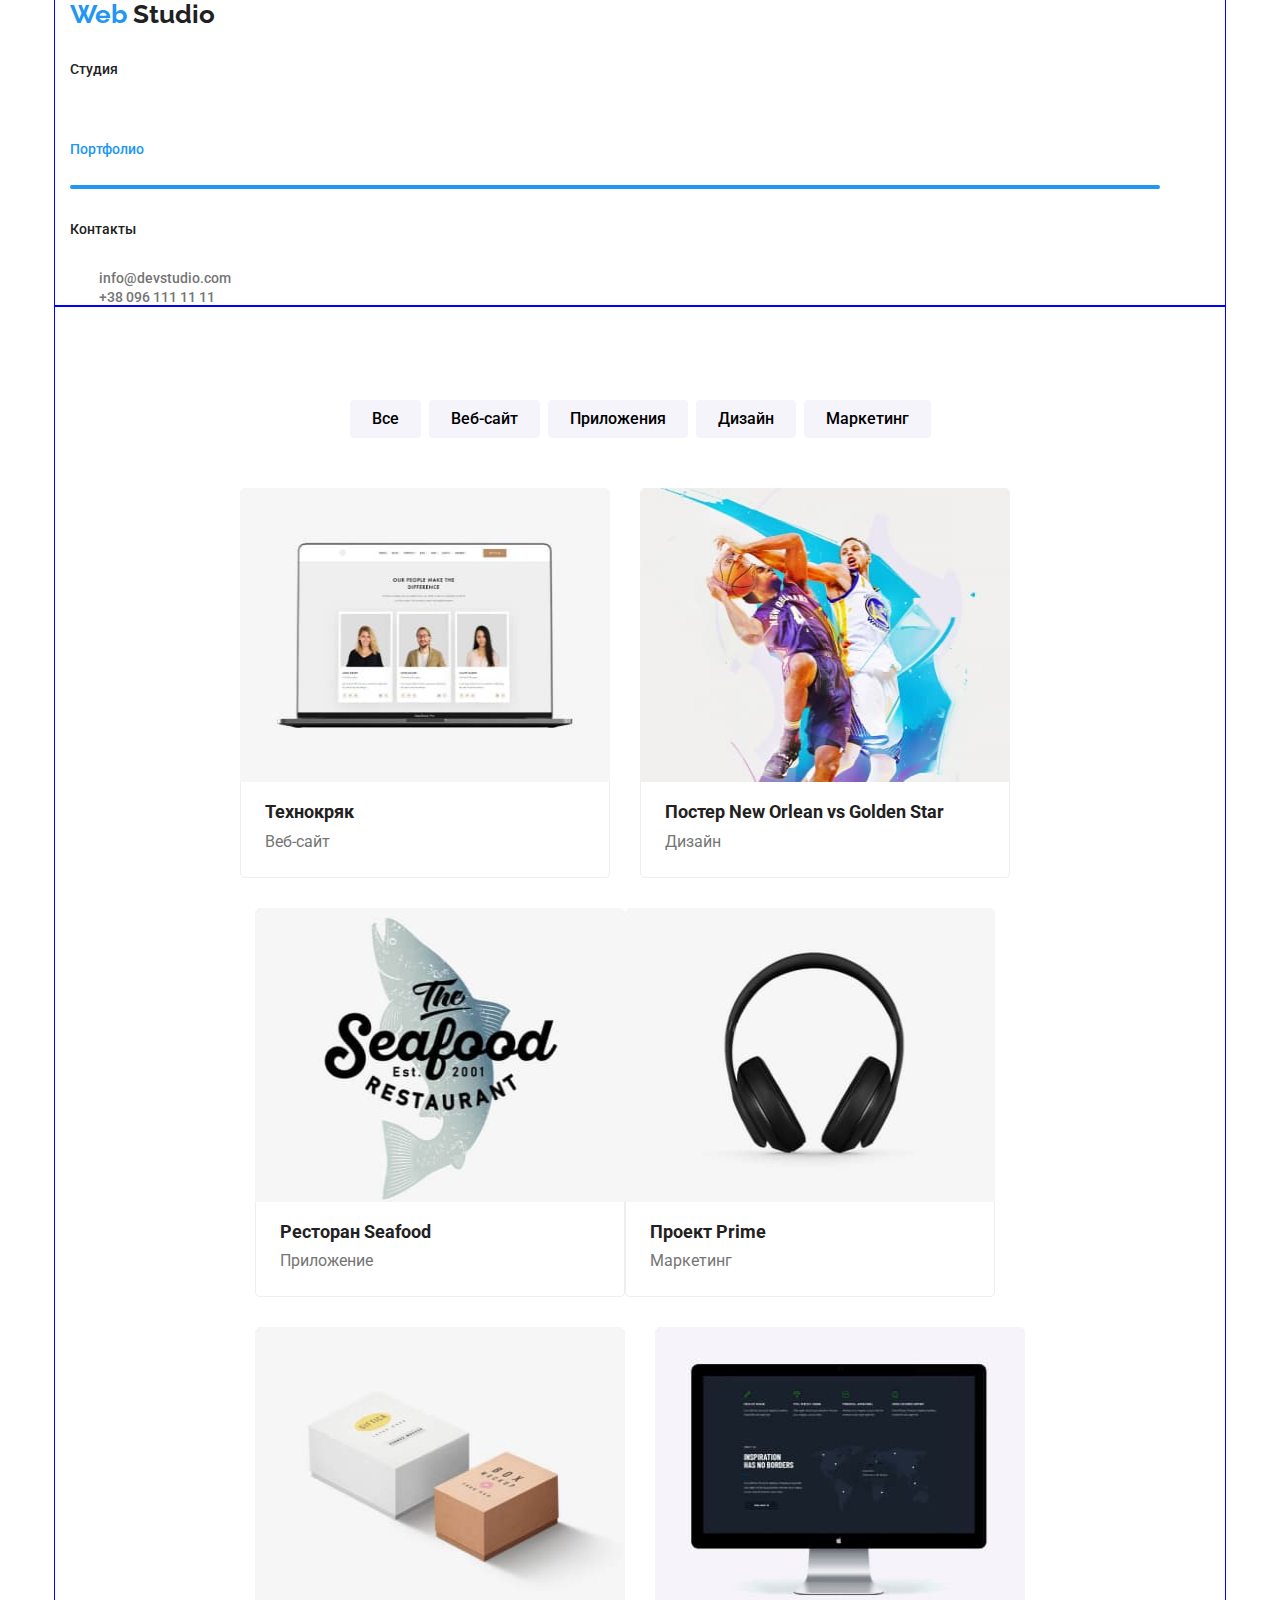
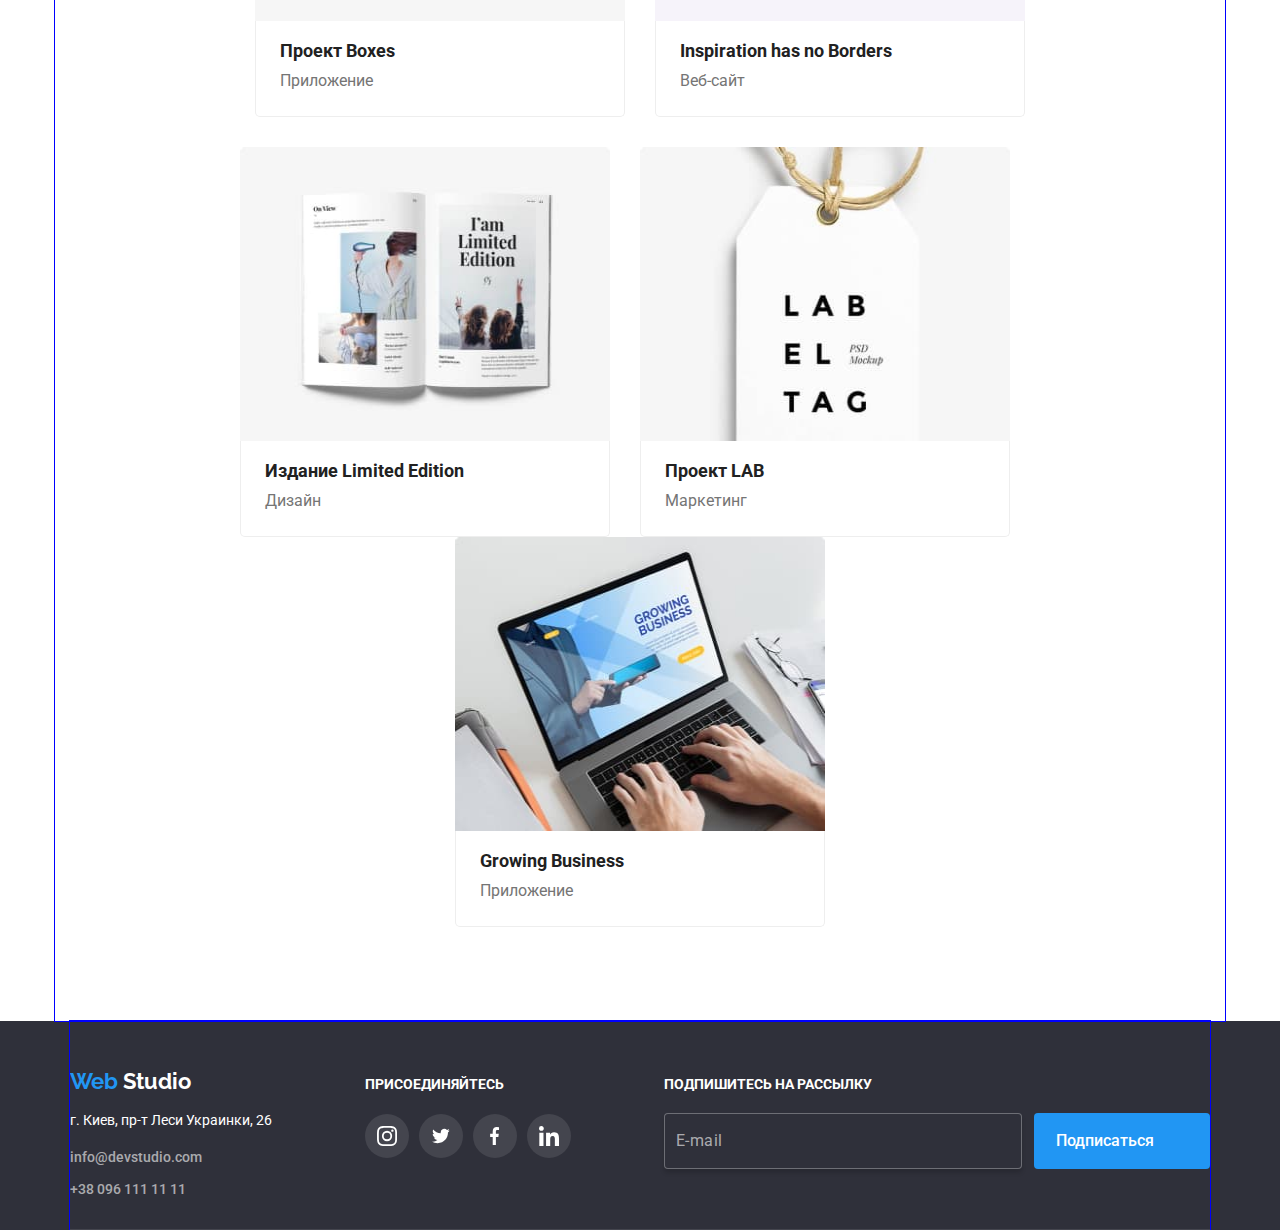
==== portfolio.html @ 234981cd "dz 08 готова 1 секція" ====
<!DOCTYPE html>
<html lang="ru">

<head>
  <meta charset="UTF-8" />
  <meta name="viewport" content="width=device-width, initial-scale=1.0" />
  <title>Web Studio v.1</title>
  <link href="https://fonts.googleapis.com/css2?family=Raleway:wght@700&family=Roboto:wght@400;500;700;900&display=swap"
    rel="stylesheet" />
  <!-- <link
      href="https://cdnjs.cloudflare.com/ajax/libs/modern-normalize/0.6.0/modern-normalize.min.css"
      rel="stylesheet"
    /> -->

  <!-- <link href="./css/normalize.css" /> -->
  <link rel="stylesheet" href="./css/main.min.css" />
</head>
<body>
  <header class="top-second">
    <div class="conteiner ">

      <nav class="logo-nav">
        <a href="./" class="logo">Web <span class="logo-color">Studio</span></a>
        <!-- навігація -->
        <ul class="site-nav">
          <li class="item"><a href="./index.html" class="link">Студия</a></li>
          <li class="item"><a href="./portfolio.html" class="link-active">Портфолио</a></li>
          <li class="item"><a href="#" class="link">Контакты</a></li>
        </ul>
      </nav>
      <!-- контакти -->
      <ul class="authorise-nav">
        <li class="item">
          <a href="mailto:info@devstudio.com" class="link">

            <svg class="mail" width="16px" heigh="11.2px">
              <use href="./images/symbol-defs.svg#envelope"></use>
            </svg>
            info@devstudio.com
          </a>
        </li>
        <li class="item">

          <a href="tel:+380961111111" class="link">
            <svg class="mail" width="10px" heigh="14.94px">
              <use href="./images/symbol-defs.svg#smartphone"></use>
            </svg>
            +38 096 111 11 11</a>
        </li>
      </ul>

    </div>
  </header>
  
    <main>
      <section class="portfolio">
        <div class="conteiner">
          <h1 class="section-main">Портфолио</h1>
          <ul class="filter">
            <li class="button-list"><button type="button" class="button-filter">Все</button></li>
            <li class="button-list">
              <button type="button" class="button-filter">Веб-сайт</button>
            </li>
            <li class="button-list">
              <button type="button" class="button-filter">Приложения</button>
            </li>
            <li class="button-list"><button type="button" class="button-filter">Дизайн</button></li>
            <li class="button-list">
              <button type="button" class="button-filter">Маркетинг</button>
            </li>
          </ul>
          
            <ul class="examples">
              <li class="swatch-item">
                <a href="#" class="portfolio-card">
                  <div class="photo">
                    <img
                     src="./images/tehno.jpg"
                     alt="Веб-сайт Технокряк"
                     width="370"
                     height="294"
                     class="template"
                     />
                      <p class="section-speech">
                        Технокряк это современная площадка распространения
                        коронавируса. Компании используют эту платформу для
                        цифрового шпионажа и атак на защищённые сервера конкурентов.
                      </p>
                  </div>
                  <div class = "card">
                    <h2 class="section-heading">Технокряк</h2>
                    <p class="section-filter">Веб-сайт</p>
                  </div>
                   
                  
                </a>
              </li>
              <li class="swatch-item">
                <a href="#" class="portfolio-card">
                  <div class="photo">
                  <img
                    src="./images/poster.jpg"
                    alt="Дизайн постера New Orlean vs Golden Star"
                    width="370"
                    height="294"
                    class="template"
                     />
                      <p class="section-speech">
                        Технокряк это современная площадка распространения
                        коронавируса. Компании используют эту платформу для
                        цифрового шпионажа и атак на защищённые сервера конкурентов.
                      </p>
                  </div>
                  <div class = "card">
                    <h2 class="section-heading">
                      Постер New Orlean vs Golden Star
                    </h2>
                    <p class="section-filter">Дизайн</p>
                    
                  </div>
                </a>
              </li>
              <li class="swatch-item">
                <a href="#" class="portfolio-card">
                  <div class="photo">
                  <img
                    src="./images/seafood.jpg"
                    alt="Приложение Ресторан Seafood"
                    width="370"
                    height="294"
                    class="template"
                  />
                    <p class="section-speech">
                      Технокряк это современная площадка распространения
                      коронавируса. Компании используют эту платформу для
                      цифрового шпионажа и атак на защищённые сервера конкурентов.
                    </p>
                    </div>
                <div class = "card">
                    <h2 class="section-heading">Ресторан Seafood</h2>
                    <p class="section-filter">Приложение</p>
                    
                </div>
                </a>
              </li>
              <li class="swatch-item">
                <a href="#" class="portfolio-card">
                  <div class="photo">
                  <img
                    src="./images/prime.jpg"
                    alt="Маркетинг Проект Prime"
                    width="370"
                    height="294"
                    class="template"
                  />
                    <p class="section-speech">
                      Технокряк это современная площадка распространения
                      коронавируса. Компании используют эту платформу для
                      цифрового шпионажа и атак на защищённые сервера конкурентов.
                    </p>
                  </div>
                <div class = "card">
                    <h2 class="section-heading">Проект Prime</h2>
                    
                    <p class="section-filter">Маркетинг</p>
                    
                </div>
                </a>
              </li>
              <li class="swatch-item">
                <a href="#" class="portfolio-card">
                  <div class="photo">
                  <img
                    src="./images/boxes.jpg"
                    alt="Приложение Проект Boxes"
                    width="370"
                    height="294"
                    class="template"
                  />
                    <p class="section-speech">
                      Технокряк это современная площадка распространения
                      коронавируса. Компании используют эту платформу для
                      цифрового шпионажа и атак на защищённые сервера конкурентов.
                    </p>
                  </div>
                <div  class = "card">
                    <h2 class="section-heading">Проект Boxes</h2>
                    <p class="section-filter">Приложение</p>
                    
                </div>
                </a>
              </li>
              <li class="swatch-item">
                <a href="#" class="portfolio-card">
                  <div class="photo">
                  <img
                    src="./images/inspiration.jpg"
                    alt="Веб-сайт Inspiration has no Borders"
                    width="370"
                    height="294"
                    class="template"
                  />
                    <p class="section-speech">
                      Технокряк это современная площадка распространения
                      коронавируса. Компании используют эту платформу для
                      цифрового шпионажа и атак на защищённые сервера конкурентов.
                    </p>
                  </div>
                 <div class = "card">
                    <h2 class="section-heading">Inspiration has no Borders</h2>
                    <p class="section-filter">Веб-сайт</p>
                    
                 </div>
                </a>
              </li>
              <li class="swatch-item">
                <a href="#" class="portfolio-card">
                  <div class="photo">
                  <img
                    src="./images/limited.jpg"
                    alt="Дизайн Издание Limited Edition"
                    width="370"
                    height="294"
                    class="template"
                  />
                    <p class="section-speech">
                      Технокряк это современная площадка распространения
                      коронавируса. Компании используют эту платформу для
                      цифрового шпионажа и атак на защищённые сервера конкурентов.
                    </p>
                  </div>
                  <div class = "card">
                    <h2 class="section-heading">Издание Limited Edition</h2>
                    <p class="section-filter">Дизайн</p>
                    
                  </div>
                </a>
              </li>
              <li class="swatch-item">
                <a href="#" class="portfolio-card">
                  <div class="photo">
                  <img
                    src="./images/lab.jpg"
                    alt="Маркетинг Проект LAB"
                    width="370"
                    height="294"
                    class="template"
                  />
                    <p class="section-speech">
                      Технокряк это современная площадка распространения
                      коронавируса. Компании используют эту платформу для
                      цифрового шпионажа и атак на защищённые сервера конкурентов.
                    </p>
                  </div>
                 <div class = "card">
                    <h2 class="section-heading">Проект LAB</h2>
                    <p class="section-filter">Маркетинг</p>
                    
                 </div>
                </a>
              </li>
              <li class="swatch-item">
                <a href="#" class="portfolio-card">
                  <div class="photo">
                  <img
                    src="./images/growing.jpg"
                    alt="Приложение  Growing Business"
                    width="370"
                    height="294"
                    class="template"
                  />
                    <p class="section-speech">
                      Технокряк это современная площадка распространения
                      коронавируса. Компании используют эту платформу для
                      цифрового шпионажа и атак на защищённые сервера конкурентов.
                    </p>
                  </div>
                 <div class="card">
                    <h2 class="section-heading">Growing Business</h2>
                    <p class="section-filter">Приложение</p>
                    
                 </div>
                </a>
              </li>
            </ul>
          
        </div>
      </section>
    </main>
  <footer class="bottom">
    <div class="conteiner">
      <div class="bottom-address">
        <a href="./" class="logo-footer">Web<span> Studio</span></a>
        <address>
          <p class="text-address">г. Киев, пр-т Леси Украинки, 26</p>
          <ul class="authorise-nav-footer">
            <li class="footer-link">
              <a href="mailto:info@devstudio.com" class="link">info@devstudio.com</a>
            </li>
            <li class="footer-link">
              <a href="tel:+380961111111" class="link">+38 096 111 11 11</a>
            </li>
          </ul>
      </div>
      </address>
      <div class="footer-invitation">
        <h2 class="invitation">ПРИСОЕДИНЯЙТЕСЬ</h2>
        <ul class="invitation-links">
          <li class="link-item"><a class="social" href="" aria-label="Instagram link">
              <svg class="icon" width="20px" height="20px">
                <use href="./images/symbol-defs.svg#icon-instagram"></use>
  
              </svg>
            </a>
  
          </li>
          <li class="link-item"> <a class="social" href="" aria-label="Twitter link">
              <svg class="icon" width="20px" height="16px">
                <use href="./images/symbol-defs.svg#icon-twitter"></use>
  
              </svg>
  
            </a>
          </li>
          <li class="link-item"><a class="social" href="" aria-label="Facebook link">
              <svg class="icon" width="10px" height="20px">
                <use href="./images/symbol-defs.svg#icon-facebook"></use>
  
              </svg>
            </a></li>
          <li class="link-item"><a class="social" href="" aria-label="LinkedIn link">
              <svg class="icon" width="20px" height="20px">
                <use href="./images/symbol-defs.svg#icon-linkedin"></use>
  
              </svg>
            </a></li>
        </ul>
      </div>
      <div class="join">
        <p class="join-text"> Подпишитесь на рассылку </p>
        <form class="footer-form">
          <label class="footer-label">
            <input type="email" class="input-mail" placeholder=" " />
            <span class="mail-text">E-mail</span>
          </label>
          <button class="button-subscription" type="button">Подписаться
            <svg class="button-icon" width="24px" height="24px">
              <use href="./images/symbol-defs.svg#icon-send"></use>
            </svg>
          </button>
        </form>
      </div>
    </div>
  
  </body>
  
  </html>
---- css/main.min.css ----
/*! normalize.css v8.0.1 | MIT License | github.com/necolas/normalize.css */html{line-height:1.15;-webkit-text-size-adjust:100%}body{margin:0}main{display:block}h1{font-size:2em;margin:0.67em 0}hr{-webkit-box-sizing:content-box;box-sizing:content-box;height:0;overflow:visible}pre{font-family:monospace, monospace;font-size:1em}a{background-color:transparent}abbr[title]{border-bottom:none;text-decoration:underline;-webkit-text-decoration:underline dotted;text-decoration:underline dotted}b,strong{font-weight:bolder}code,kbd,samp{font-family:monospace, monospace;font-size:1em}small{font-size:80%}sub,sup{font-size:75%;line-height:0;position:relative;vertical-align:baseline}sub{bottom:-0.25em}sup{top:-0.5em}img{border-style:none}button,input,optgroup,select,textarea{font-family:inherit;font-size:100%;line-height:1.15;margin:0}button,input{overflow:visible}button,select{text-transform:none}button,[type="button"],[type="reset"],[type="submit"]{-webkit-appearance:button}button::-moz-focus-inner,[type="button"]::-moz-focus-inner,[type="reset"]::-moz-focus-inner,[type="submit"]::-moz-focus-inner{border-style:none;padding:0}button:-moz-focusring,[type="button"]:-moz-focusring,[type="reset"]:-moz-focusring,[type="submit"]:-moz-focusring{outline:1px dotted ButtonText}fieldset{padding:0.35em 0.75em 0.625em}legend{-webkit-box-sizing:border-box;box-sizing:border-box;color:inherit;display:table;max-width:100%;padding:0;white-space:normal}progress{vertical-align:baseline}textarea{overflow:auto}[type="checkbox"],[type="radio"]{-webkit-box-sizing:border-box;box-sizing:border-box;padding:0}[type="number"]::-webkit-inner-spin-button,[type="number"]::-webkit-outer-spin-button{height:auto}[type="search"]{-webkit-appearance:textfield;outline-offset:-2px}[type="search"]::-webkit-search-decoration{-webkit-appearance:none}::-webkit-file-upload-button{-webkit-appearance:button;font:inherit}details{display:block}summary{display:list-item}template{display:none}[hidden]{display:none}.logo,.link-active,.item .link,.logo-footer,.link,.button-list,.section-heading,.portfolio-card{text-decoration:none}.menu-svg,.authorise-nav,.site-nav,.advantage,.advantages,.peculiarity,.section-team,.employee,.section-workers,.workers-text,.social-links,.customers,.footer-link,.join-text,.comments,.section-filter,.filter,.section-speech,.examples{list-style:none;padding:0;margin:0}.conteiner{padding-left:15px;padding-right:15px;margin-left:auto;margin-right:auto;outline:1px solid blue}@media screen and (min-width: 480px){.conteiner{width:450px}}@media screen and (min-width: 768px){.conteiner{width:768px}}@media screen and (min-width: 1140px){.conteiner{width:1140px}}.top .conteiner{position:relative;padding:0;background-color:#fff;color:#212121}.logo{font-family:raleway;font-weight:700;font-size:26px;line-height:1.11;letter-spacing:3%;text-align:center;color:#2196f3;padding-top:24px;padding-bottom:25px;margin-right:85px}.logo-color{color:#212121}.logo-nav,.logo:hover,.logo:focus{color:#2196f3}.menu-button{padding:0;margin:0;border:0;border:solid 2px red;background-color:#fff;-webkit-transition:fill 250ms cubic-bezier(0.4, 0, 0.2, 1);transition:fill 250ms cubic-bezier(0.4, 0, 0.2, 1)}.menu-button:hover{fill:#2196f3;-webkit-transition:fill 250ms cubic-bezier(0.4, 0, 0.2, 1);transition:fill 250ms cubic-bezier(0.4, 0, 0.2, 1)}.menu-button .icon-close{display:none}.menu-button .is-open .icon-close{display:block}.menu-button .is-open .icon-menu{display:none}.mobile-menu{position:absolute;outline:solid 1px rebeccapurple;background-color:#fff;width:100%;top:160px;left:0}.site-nav .link,.link-active{position:relative;color:#212121;font-weight:500;font-family:roboto,sans-serif;font-size:14px;letter-spacing:2%;padding-top:32px;padding-bottom:32px;display:block;-webkit-transition:color 250ms cubic-bezier(0.4, 0, 0.2, 1),background-color 250ms cubic-bezier(0.4, 0, 0.2, 1);transition:color 250ms cubic-bezier(0.4, 0, 0.2, 1),background-color 250ms cubic-bezier(0.4, 0, 0.2, 1)}.link-active{color:#2196f3}.authorise-nav .link{font-family:roboto,sans-serif;color:#757575;font-weight:500;font-size:14px;line-height:1.14;letter-spacing:2%;-webkit-transition:color 250ms cubic-bezier(0.4, 0, 0.2, 1);transition:color 250ms cubic-bezier(0.4, 0, 0.2, 1)}.authorise-nav{-webkit-box-align:center;-ms-flex-align:center;align-items:center}.authorise-nav .link:hover,.authorise-nav .link:focus{color:#2196f3}.item .link{-webkit-box-align:center;-ms-flex-align:center;align-items:center}.mail{width:16px;height:11px;margin-right:10px;fill:currentColor}.link-active::after{content:"";position:absolute;-webkit-box-align:baseline;-ms-flex-align:baseline;align-items:baseline;width:100%;height:4px;bottom:0;left:0;background:#2196f3;border-radius:2px}.site-nav .link:hover,.site-nav .link:focus{color:#2196f3}.item:not(:last-child){margin-right:50px}.hero{height:600px;max-width:1600px;margin-right:auto;margin-left:auto;text-align:center;background-image:-webkit-gradient(linear, left top, left bottom, from(rgba(47,48,58,0.8)), to(rgba(47,48,58,0.8))),url("../images/Header img.jpg");background-image:linear-gradient(rgba(47,48,58,0.8), rgba(47,48,58,0.8)),url("../images/Header img.jpg");background-repeat:no-repeat;background-position:center;background-size:cover}.section-hero{padding-top:200px;margin:0px 0px 30px 0px;text-align:center;font-weight:900;font-size:44px;line-height:1.36;letter-spacing:6%;text-transform:uppercase;text-align:center;color:#fff;height:120px;font-family:roboto,sans-serif}.button-main{display:inline-block;background-color:#2196f3;color:#fff;font-family:roboto;text-align:inherit;font-weight:700;font-size:16px;line-height:1.88;min-width:200px;height:50px;top:430px;border:0;border-color:none;border-radius:4px;padding:10px 32px;margin:0;cursor:pointer;-webkit-transition:color 250ms cubic-bezier(0.4, 0, 0.2, 1),background-color 250ms cubic-bezier(0.4, 0, 0.2, 1),border 250ms cubic-bezier(0.4, 0, 0.2, 1);transition:color 250ms cubic-bezier(0.4, 0, 0.2, 1),background-color 250ms cubic-bezier(0.4, 0, 0.2, 1),border 250ms cubic-bezier(0.4, 0, 0.2, 1)}.button-main:hover,.button-main:focus{color:#2196f3;background-color:#fff;border:1px solid #2196f3}.our-advantage{padding-top:60px;padding-bottom:60px}@media screen and (min-width: 768px){.advantage{display:-webkit-box;display:-ms-flexbox;display:flex;-ms-flex-wrap:wrap;flex-wrap:wrap;margin:-15px}}@media screen and (min-width: 1140px){.advantage{display:-webkit-box;display:-ms-flexbox;display:flex;-ms-flex-line-pack:center;align-content:center;-ms-flex-wrap:nowrap;flex-wrap:nowrap}}.advantages{width:100%}@media screen and (min-width: 768px){.advantages{width:calc((100% - 2 * 30px) / 2);margin:15px}}@media screen and (min-width: 1140px){.advantages{width:25%}}@media screen and (max-width: 767px){.advantages:not(:last-child){margin-bottom:30px}}.icon-svg{display:-webkit-inline-box;display:-ms-inline-flexbox;display:inline-flex;width:100%;height:120px;margin-bottom:30px;background-color:#f5f4fa;border-radius:4%;-webkit-box-pack:center;-ms-flex-pack:center;justify-content:center;-webkit-box-align:center;-ms-flex-align:center;align-items:center}@media screen and (min-width: 480px){.icon-advantag{width:100%;display:-webkit-box;display:-ms-flexbox;display:flex;border-radius:4%}}.section-caption{color:#212121;font-family:roboto,sans-serif;font-weight:700;font-size:14px;line-height:1.14;margin:0px 0px 10px 0px;text-transform:uppercase}.text-caption{font-family:roboto,sans-serif;font-size:14px;line-height:1.71;color:#757575}@media screen and (max-width: 767px){.featcher{display:none}}.featcher .conteiner{padding-top:94px;padding-bottom:94px;border-top:1px solid #ececec}.section-tittle{font-style:700;font-size:36px;font-family:roboto,sans-serif;line-height:1.31;text-align:center;color:#212121;margin:0;margin-bottom:50px}.featchers{text-align:center;margin:0;padding:0;display:-webkit-box;display:-ms-flexbox;display:flex;-ms-flex-line-pack:center;align-content:center;-ms-flex-wrap:nowrap;flex-wrap:nowrap}.featchers .peculiarity+.peculiarity{margin-left:30px}.peculiarity{position:relative;width:370px;height:294px}.peculiarity .peculiarity-img{display:block}.featchers-text{position:absolute;font-family:roboto,sans-serif;bottom:0;right:0;width:370px;height:70px;padding:0;margin:0;background:rgba(47,48,58,0.8)}.featchers .products{color:#fff;font-weight:700;font-size:14px;line-height:1.14;text-transform:uppercase;margin:0}.products{padding:27px 82px 27px 83px}.team{background-color:#f5f4fa;text-align:center;line-height:1.9}.conteiner-team{margin:0;margin-left:auto;margin-right:auto;display:block;-webkit-box-align:center;-ms-flex-align:center;align-items:center;padding-left:15px;padding-right:15px;padding-top:94px;padding-bottom:94px;width:1170px}.section-team{-ms-flex-line-pack:center;align-content:center}@media screen and (min-width: 450px){.section-tittle{width:100%}}@media screen and (min-width: 450px){.employee+.employee{margin-bottom:30px}}@media screen and (min-width: 1140px){.employee+.employee{margin-left:30px}}.employee{border-radius:4px;background-color:#fff;width:450px;cursor:pointer;-webkit-box-shadow:0px 2px 1px rgba(0,0,0,0.2),0px 1px 1px rgba(0,0,0,0.14),0px 1px 3px rgba(0,0,0,0.12);box-shadow:0px 2px 1px rgba(0,0,0,0.2),0px 1px 1px rgba(0,0,0,0.14),0px 1px 3px rgba(0,0,0,0.12)}.section-workers{font-family:roboto,sans-serif;font-weight:500;font-size:16px;line-height:1.19;margin-bottom:10px;text-align:center}.workers-text{font-family:roboto,sans-serif;color:#757575;font-size:16px;line-height:1.19;margin-bottom:16px}.links-item .social{display:-webkit-box;display:-ms-flexbox;display:flex;width:44px;height:44px;border-radius:50%;-webkit-box-pack:center;-ms-flex-pack:center;justify-content:center;-webkit-box-align:center;-ms-flex-align:center;align-items:center;color:#fff;-webkit-transition:color 250ms cubic-bezier(0.4, 0, 0.2, 1);transition:color 250ms cubic-bezier(0.4, 0, 0.2, 1)}.links-item .social:hover,.links-item .social:focus{background-color:#2196f3;-webkit-transition:background-color 250ms cubic-bezier(0.4, 0, 0.2, 1);transition:background-color 250ms cubic-bezier(0.4, 0, 0.2, 1)}.links-item .icon-worker{fill:#757575;-webkit-transition:fill 250ms cubic-bezier(0.4, 0, 0.2, 1);transition:fill 250ms cubic-bezier(0.4, 0, 0.2, 1)}.social:hover .icon-worker,.social:focus .icon-worker{fill:#fff;-webkit-transition:fill 250ms cubic-bezier(0.4, 0, 0.2, 1);transition:fill 250ms cubic-bezier(0.4, 0, 0.2, 1)}.social-links{display:-webkit-box;display:-ms-flexbox;display:flex;padding-right:31px;padding-bottom:24px;padding-left:32px}@media screen and (min-width: 480px){.social-links{padding-right:122px;padding-bottom:24px;padding-left:122px}}.clients{padding:0;padding-bottom:94px;padding-top:94px}.regular-clients{margin:0;padding:0;-webkit-box-pack:center;-ms-flex-pack:center;justify-content:center;display:-webkit-box;display:-ms-flexbox;display:flex}.img-link{display:-webkit-box;display:-ms-flexbox;display:flex;-ms-flex-wrap:nowrap;flex-wrap:nowrap;border:1px solid #afb1b8;border-radius:4px;width:170px;height:90px;-webkit-box-pack:center;-ms-flex-pack:center;justify-content:center;-webkit-box-align:center;-ms-flex-align:center;align-items:center;cursor:pointer;-webkit-transition:border 250ms cubic-bezier(0.4, 0, 0.2, 1);transition:border 250ms cubic-bezier(0.4, 0, 0.2, 1)}.img-link:hover,.img-link:focus{border-color:#2196f3}.clients .customers+.customers{margin-left:30px}.img{fill:#afb1b8;-webkit-transition:fill 250ms cubic-bezier(0.4, 0, 0.2, 1);transition:fill 250ms cubic-bezier(0.4, 0, 0.2, 1)}.customers{width:calc((100% - 150px) / 6)}.img-link:hover .img,.img-link:focus .img{fill:#2196f3}.logo-footer{font-family:Raleway, sans-serif;font-weight:700;font-size:22px;line-height:1.18;margin-bottom:10px;color:#2196f3}.logo-footer:hover,.logo-footer:focus{color:#2196f3;-webkit-transition:-webkit-transform 250ms cubic-bezier(0.4, 0, 0.2, 1);transition:-webkit-transform 250ms cubic-bezier(0.4, 0, 0.2, 1);transition:transform 250ms cubic-bezier(0.4, 0, 0.2, 1);transition:transform 250ms cubic-bezier(0.4, 0, 0.2, 1), -webkit-transform 250ms cubic-bezier(0.4, 0, 0.2, 1)}.logo-footer span{color:#fff}address{color:#fff;font-size:14px;font-style:normal;line-height:1.66;font-family:roboto,sans-serif}.bottom-address{margin-right:69px;width:231px}.authorise-nav-footer .link{color:rgba(255,255,255,0.6);font-weight:500;font-size:14px;line-height:1.14;-webkit-transition:color 250ms cubic-bezier(0.4, 0, 0.2, 1);transition:color 250ms cubic-bezier(0.4, 0, 0.2, 1)}.authorise-nav-footer .link:hover,.authorise-nav-footer .link:focus{color:#2196f3}.authorise-nav-footer{margin:0;padding:0}.footer-link:not(:last-child){margin-bottom:9px}.footer-form{display:-webkit-box;display:-ms-flexbox;display:flex}.join-text{padding-bottom:21px;font-weight:700;font-size:14px;text-transform:uppercase;color:#fff;font-family:roboto,sans-serif}.footer-label{position:relative;display:-webkit-box;display:-ms-flexbox;display:flex;width:358px;margin-right:12px}.input-mail{width:100%;border:1px solid rgba(255,255,255,0.3);-webkit-box-shadow:0px 4px 4px rgba(0,0,0,0.15);box-shadow:0px 4px 4px rgba(0,0,0,0.15);border-radius:4px;padding:0;padding:18px 12px;background-color:#2f303a;font-family:roboto,sans-serif;outline:none}.mail-text{position:absolute;font-family:roboto,sans-serif;font-size:16px;letter-spacing:0.03em;color:rgba(255,255,255,0.6);padding:0;top:50%;left:12px;-webkit-transform:translateY(-50%);transform:translateY(-50%);margin:0;-webkit-transition:-webkit-transform 250ms cubic-bezier(0.4, 0, 0.2, 1);transition:-webkit-transform 250ms cubic-bezier(0.4, 0, 0.2, 1);transition:transform 250ms cubic-bezier(0.4, 0, 0.2, 1);transition:transform 250ms cubic-bezier(0.4, 0, 0.2, 1), -webkit-transform 250ms cubic-bezier(0.4, 0, 0.2, 1)}.footer-label:focus-within>.mail-text{color:#2196f3;-webkit-transform:translateY(-250%);transform:translateY(-250%)}.input-mail:not(:placeholder-shown)+.mail-text{color:#2196f3;-webkit-transform:translateY(-250%);transform:translateY(-250%)}.button-subscription{display:-webkit-box;display:-ms-flexbox;display:flex;padding:6px 22px;font-weight:500;font-size:16px;line-height:1.88;border-radius:4px;border:0;font-family:Roboto, sans-serif;color:#fff;background-color:#2196f3;-webkit-box-align:center;-ms-flex-align:center;align-items:center;cursor:pointer;-webkit-transition:color 250ms cubic-bezier(0.4, 0, 0.2, 1),background-color 250ms cubic-bezier(0.4, 0, 0.2, 1);transition:color 250ms cubic-bezier(0.4, 0, 0.2, 1),background-color 250ms cubic-bezier(0.4, 0, 0.2, 1)}.button-subscription:focus,.button-subscription:hover{background-color:#fff;color:#2196f3}.button-subscription:focus .button-icon,.button-subscription:hover .button-icon{fill:#2196f3}.button-icon{margin-left:10px;fill:#fff;-webkit-transition:fill 250ms cubic-bezier(0.4, 0, 0.2, 1);transition:fill 250ms cubic-bezier(0.4, 0, 0.2, 1)}footer{background-color:#2f303a;margin:0;padding:0}.link-item .social{display:-webkit-box;display:-ms-flexbox;display:flex;-webkit-box-pack:center;-ms-flex-pack:center;justify-content:center;-webkit-box-align:center;-ms-flex-align:center;align-items:center;width:44px;height:44px;border-radius:50%;color:#757575;cursor:pointer}.link-item .social:hover,.link-item .social:focus{background-color:#2196f3;-webkit-transition:background-color 250ms cubic-bezier(0.4, 0, 0.2, 1);transition:background-color 250ms cubic-bezier(0.4, 0, 0.2, 1)}.link-item:not(:last-child){margin-right:10px}.bottom .conteiner{display:-webkit-box;display:-ms-flexbox;display:flex;-webkit-box-align:baseline;-ms-flex-align:baseline;align-items:baseline;margin-right:auto;margin-left:auto;padding:0;padding-top:48px;padding-bottom:28px;border-bottom:1px solid rgba(255,255,255,0.1)}.invitation{color:#fff;font-family:roboto,sans-serif;font-weight:700;font-size:14px;line-height:1.14;text-transform:uppercase;padding-bottom:21px;margin:0}.footer-invitation{width:207px;margin-right:93px}.invitation-links{display:-webkit-box;display:-ms-flexbox;display:flex;margin:0;padding:0}.invitation-links .link-item{display:-webkit-box;display:-ms-flexbox;display:flex;-webkit-box-align:center;-ms-flex-align:center;align-items:center;border-radius:50%;width:44px;height:44px;background-position:center;background-color:rgba(255,255,255,0.1);background-repeat:no-repeat;-webkit-transition:background-color 250ms cubic-bezier(0.4, 0, 0.2, 1);transition:background-color 250ms cubic-bezier(0.4, 0, 0.2, 1)}.social-list:not(:last-child){margin-right:10px}.social{display:-webkit-box;display:-ms-flexbox;display:flex;-webkit-box-pack:center;-ms-flex-pack:center;justify-content:center;-webkit-box-align:center;-ms-flex-align:center;align-items:center}.icon{fill:#fff;-webkit-box-align:center;-ms-flex-align:center;align-items:center}.form{position:relative;width:528px;background:#fff;-webkit-box-shadow:0px 2px 1px rgba(0,0,0,0.2),0px 1px 1px rgba(0,0,0,0.14),0px 1px 3px rgba(0,0,0,0.12);box-shadow:0px 2px 1px rgba(0,0,0,0.2),0px 1px 1px rgba(0,0,0,0.14),0px 1px 3px rgba(0,0,0,0.12);border-radius:4px;top:50%;left:50%;-webkit-transform:translate(-50%, -50%);transform:translate(-50%, -50%)}.backdrop{position:fixed;top:0;left:0;visibility:visible;opacity:1;width:100%;height:100%;background-color:rgba(0,0,0,0.2);-webkit-transition:background-color 250ms cubic-bezier(0.4, 0, 0.2, 1),visibility 250ms cubic-bezier(0.4, 0, 0.2, 1),opacity 250ms cubic-bezier(0.4, 0, 0.2, 1);transition:background-color 250ms cubic-bezier(0.4, 0, 0.2, 1),visibility 250ms cubic-bezier(0.4, 0, 0.2, 1),opacity 250ms cubic-bezier(0.4, 0, 0.2, 1)}.backdrop.is-hidden{pointer-events:none;opacity:0}.button-close{position:absolute;top:8px;right:8px;display:-webkit-box;display:-ms-flexbox;display:flex;width:30px;height:30px;-webkit-box-pack:center;-ms-flex-pack:center;justify-content:center;-webkit-box-align:center;-ms-flex-align:center;align-items:center;background:var(--hero-text-color);-webkit-box-shadow:0px 2px 1px rgba(0,0,0,0.2),0px 1px 1px rgba(0,0,0,0.14),0px 1px 3px rgba(0,0,0,0.12);box-shadow:0px 2px 1px rgba(0,0,0,0.2),0px 1px 1px rgba(0,0,0,0.14),0px 1px 3px rgba(0,0,0,0.12);border-radius:50%;border:0;cursor:pointer;-webkit-transition:-webkit-transform 250ms cubic-bezier(0.4, 0, 0.2, 1);transition:-webkit-transform 250ms cubic-bezier(0.4, 0, 0.2, 1);transition:transform 250ms cubic-bezier(0.4, 0, 0.2, 1);transition:transform 250ms cubic-bezier(0.4, 0, 0.2, 1), -webkit-transform 250ms cubic-bezier(0.4, 0, 0.2, 1)}.button-close:focus,.button-close:hover{background-color:#2196f3;fill:#fff}.button-form{display:inline-block;background-color:#2196f3;color:#fff;font-family:roboto,sans-serif;text-align:inherit;font-weight:700;font-size:16px;line-height:1.88;min-width:200px;height:50px;top:430px;border:0;border-radius:4px;cursor:pointer;padding:10px 55px;margin:0;-webkit-transition:color 250ms cubic-bezier(0.4, 0, 0.2, 1),background-color 250ms cubic-bezier(0.4, 0, 0.2, 1),border 250ms cubic-bezier(0.4, 0, 0.2, 1);transition:color 250ms cubic-bezier(0.4, 0, 0.2, 1),background-color 250ms cubic-bezier(0.4, 0, 0.2, 1),border 250ms cubic-bezier(0.4, 0, 0.2, 1)}.button-form:hover,.button-form:focus{background-color:#fff;color:#2196f3;border:1px solid #2196f3}.button-submit{display:-webkit-box;display:-ms-flexbox;display:flex;-webkit-box-pack:center;-ms-flex-pack:center;justify-content:center;padding:30px 164px 40px}.form-elements{padding:0 40px 20px 40px;margin:0}.topic{font-family:roboto,sans-serif;font-style:normal;font-weight:bold;font-size:20px;line-height:23px;text-align:center;letter-spacing:0.03em;color:#212121;margin:0;padding:40px;padding-bottom:30px}.forma-fild{position:relative;display:-webkit-box;display:-ms-flexbox;display:flex;padding:0}.forma-fild:not(:last-child){margin-bottom:28px}.forma-input{width:100%;border:1px solid rgba(33,33,33,0.2);border-radius:4px;padding:0;padding:12px 42px}.forma-input:hover,.forma-input:focus{border-color:#2196f3;outline:none}.forma-name{position:absolute;font-family:Roboto;font-size:14px;letter-spacing:0.01em;color:#757575;padding:0;top:50%;left:42px;-webkit-transform:translateY(-50%);transform:translateY(-50%);margin:0;-webkit-transition:-webkit-transform 250ms cubic-bezier(0.4, 0, 0.2, 1);transition:-webkit-transform 250ms cubic-bezier(0.4, 0, 0.2, 1);transition:transform 250ms cubic-bezier(0.4, 0, 0.2, 1);transition:transform 250ms cubic-bezier(0.4, 0, 0.2, 1), -webkit-transform 250ms cubic-bezier(0.4, 0, 0.2, 1)}.forma-fild:focus-within .forma-name{-webkit-transform:translate(-30px, -250%);transform:translate(-30px, -250%);color:#2196f3}.forma-input:not(:placeholder-shown)+.forma-name{-webkit-transform:translate(-30px, -250%);transform:translate(-30px, -250%);color:#2196f3;border-color:#2196f3}.icon-forma{position:absolute;top:50%;left:12px;-webkit-transform:translateY(-50%);transform:translateY(-50%)}.forma-fild:focus-within .icon-forma{fill:#2196f3;border-color:#2196f3}.comments{position:relative;width:100%;min-height:120px}.comments-name{position:absolute;font-family:Roboto;font-size:14px;letter-spacing:0.01em;color:#757575;top:12px;left:16px;-webkit-transition:-webkit-transform 250ms cubic-bezier(0.4, 0, 0.2, 1);transition:-webkit-transform 250ms cubic-bezier(0.4, 0, 0.2, 1);transition:transform 250ms cubic-bezier(0.4, 0, 0.2, 1);transition:transform 250ms cubic-bezier(0.4, 0, 0.2, 1), -webkit-transform 250ms cubic-bezier(0.4, 0, 0.2, 1)}.comments-fild{display:block;resize:none;width:100%;height:120px;margin:0;border:1px solid rgba(33,33,33,0.2);border-radius:4px}.comments-fild:focus{border-color:#2196f3;outline:none}.comments:focus-within>.comments-name{color:#2196f3;-webkit-transform:translateY(-200%);transform:translateY(-200%)}.comments-fild:not(:placeholder-shown)+.comments-name{-webkit-transform:translateY(-200%);transform:translateY(-200%);color:#2196f3}.checkbox-fild{margin-bottom:30px}.agreement{color:#2196f3;text-decoration:underline}.checkbox-label{display:-webkit-box;display:-ms-flexbox;display:flex;-webkit-box-align:center;-ms-flex-align:center;align-items:center;font-family:raleway;font-size:14px;line-height:1.71;font-weight:400;color:#757575;padding:0 52px 0 51px}.checkbox{position:absolute;width:1px;height:1px;margin:-1px;border:0;padding:0;clip:rect(0 0 0 0);overflow:hidden}.checkbox-icon{display:inline-block;width:15px;height:15px;border:2px solid #212121;border-radius:4px;margin-right:8px;cursor:pointer}.checkbox:checked+.checkbox-icon{border-color:transparent;background-color:#2196f3;background-image:url("../images/icon-check.svg");background-size:contain;background-origin:border-box;-webkit-transition:background-color 250ms cubic-bezier(0.4, 0, 0.2, 1);transition:background-color 250ms cubic-bezier(0.4, 0, 0.2, 1)}.section-filter{font-size:16px;line-height:1.88;text-align:left;color:#757575}.filter{display:-webkit-box;display:-ms-flexbox;display:flex;min-width:73px;margin-bottom:50px;font-weight:500;font-size:16px;line-height:1.62;-webkit-box-pack:center;-ms-flex-pack:center;justify-content:center}.photo{position:relative;overflow:hidden}.button-list.button-list:not(:last-child){margin-right:8px}.button-filter{padding:6px 22px;font-weight:500;font-size:16px;line-height:1.62;height:38px;border-radius:4px;border:0;text-align:center;font-family:roboto,sans-serif;background-color:#f5f4fa;-webkit-transition:color 250ms cubic-bezier(0.4, 0, 0.2, 1),background-color 250ms cubic-bezier(0.4, 0, 0.2, 1);transition:color 250ms cubic-bezier(0.4, 0, 0.2, 1),background-color 250ms cubic-bezier(0.4, 0, 0.2, 1)}.button-filter:hover,.button-filter:focus{color:#fff;background-color:#2196f3;-webkit-box-shadow:0px 2px 2px rgba(0,0,0,0.12),0px 1px 2px rgba(0,0,0,0.08),0px 3px 1px rgba(0,0,0,0.1);box-shadow:0px 2px 2px rgba(0,0,0,0.12),0px 1px 2px rgba(0,0,0,0.08),0px 3px 1px rgba(0,0,0,0.1)}.portfolio .conteiner{padding-top:93px;padding-bottom:94px;border-top:1px solid #ececec}.photo{position:relative;overflow:hidden}.section-speech{position:absolute;top:0;left:0;font-weight:400;font-family:roboto,sans-serif;color:#fff;background-color:rgba(33,150,243,0.9);font-size:18px;line-height:1.56;text-align:left;-webkit-box-align:center;-ms-flex-align:center;align-items:center;display:block;padding:63px 24px;opacity:0;-webkit-transform:translateY(100%);transform:translateY(100%);-webkit-transition:-webkit-transform 250ms cubic-bezier(0.4, 0, 0.2, 1);transition:-webkit-transform 250ms cubic-bezier(0.4, 0, 0.2, 1);transition:transform 250ms cubic-bezier(0.4, 0, 0.2, 1);transition:transform 250ms cubic-bezier(0.4, 0, 0.2, 1), -webkit-transform 250ms cubic-bezier(0.4, 0, 0.2, 1)}.examples{display:-webkit-box;display:-ms-flexbox;display:flex;-webkit-box-pack:center;-ms-flex-pack:center;justify-content:center;-ms-flex-wrap:wrap;flex-wrap:wrap}.swatch-item{margin-right:30px;display:block;margin-bottom:30px;border-radius:5px}.swatch-item:nth-child(3n){margin-right:0}.swatch-item:nth-last-child(-n+3){margin-bottom:0}.template{display:block;margin:0}.section-main{margin:0;display:none}.section-heading{margin:0;font-size:18px;font-family:roboto,sans-serif;color:#212121;margin-bottom:4px}.section-filter{font-family:roboto,sans-serif}.card{padding:20px 24px;border-right:1px solid #eeeeee;border-bottom:1px solid #eeeeee;border-left:1px solid #eeeeee;border-bottom-left-radius:5px;border-bottom-right-radius:5px}.portfolio-card{width:370px;display:block}.portfolio-card:hover,.portfolio-card:focus{-webkit-box-shadow:1px 4px 6px rgba(0,0,0,0.16),0px 4px 4px rgba(0,0,0,0.06),0px 1px 1px rgba(0,0,0,0.12);box-shadow:1px 4px 6px rgba(0,0,0,0.16),0px 4px 4px rgba(0,0,0,0.06),0px 1px 1px rgba(0,0,0,0.12);-webkit-transition:-webkit-transform 250ms cubic-bezier(0.4, 0, 0.2, 1);transition:-webkit-transform 250ms cubic-bezier(0.4, 0, 0.2, 1);transition:transform 250ms cubic-bezier(0.4, 0, 0.2, 1);transition:transform 250ms cubic-bezier(0.4, 0, 0.2, 1), -webkit-transform 250ms cubic-bezier(0.4, 0, 0.2, 1)}.portfolio-card:hover .section-speech,.portfolio-card:focus .section-speech{-webkit-transform:translateY(0);transform:translateY(0);opacity:1}
/*# sourceMappingURL=main.min.css.map */
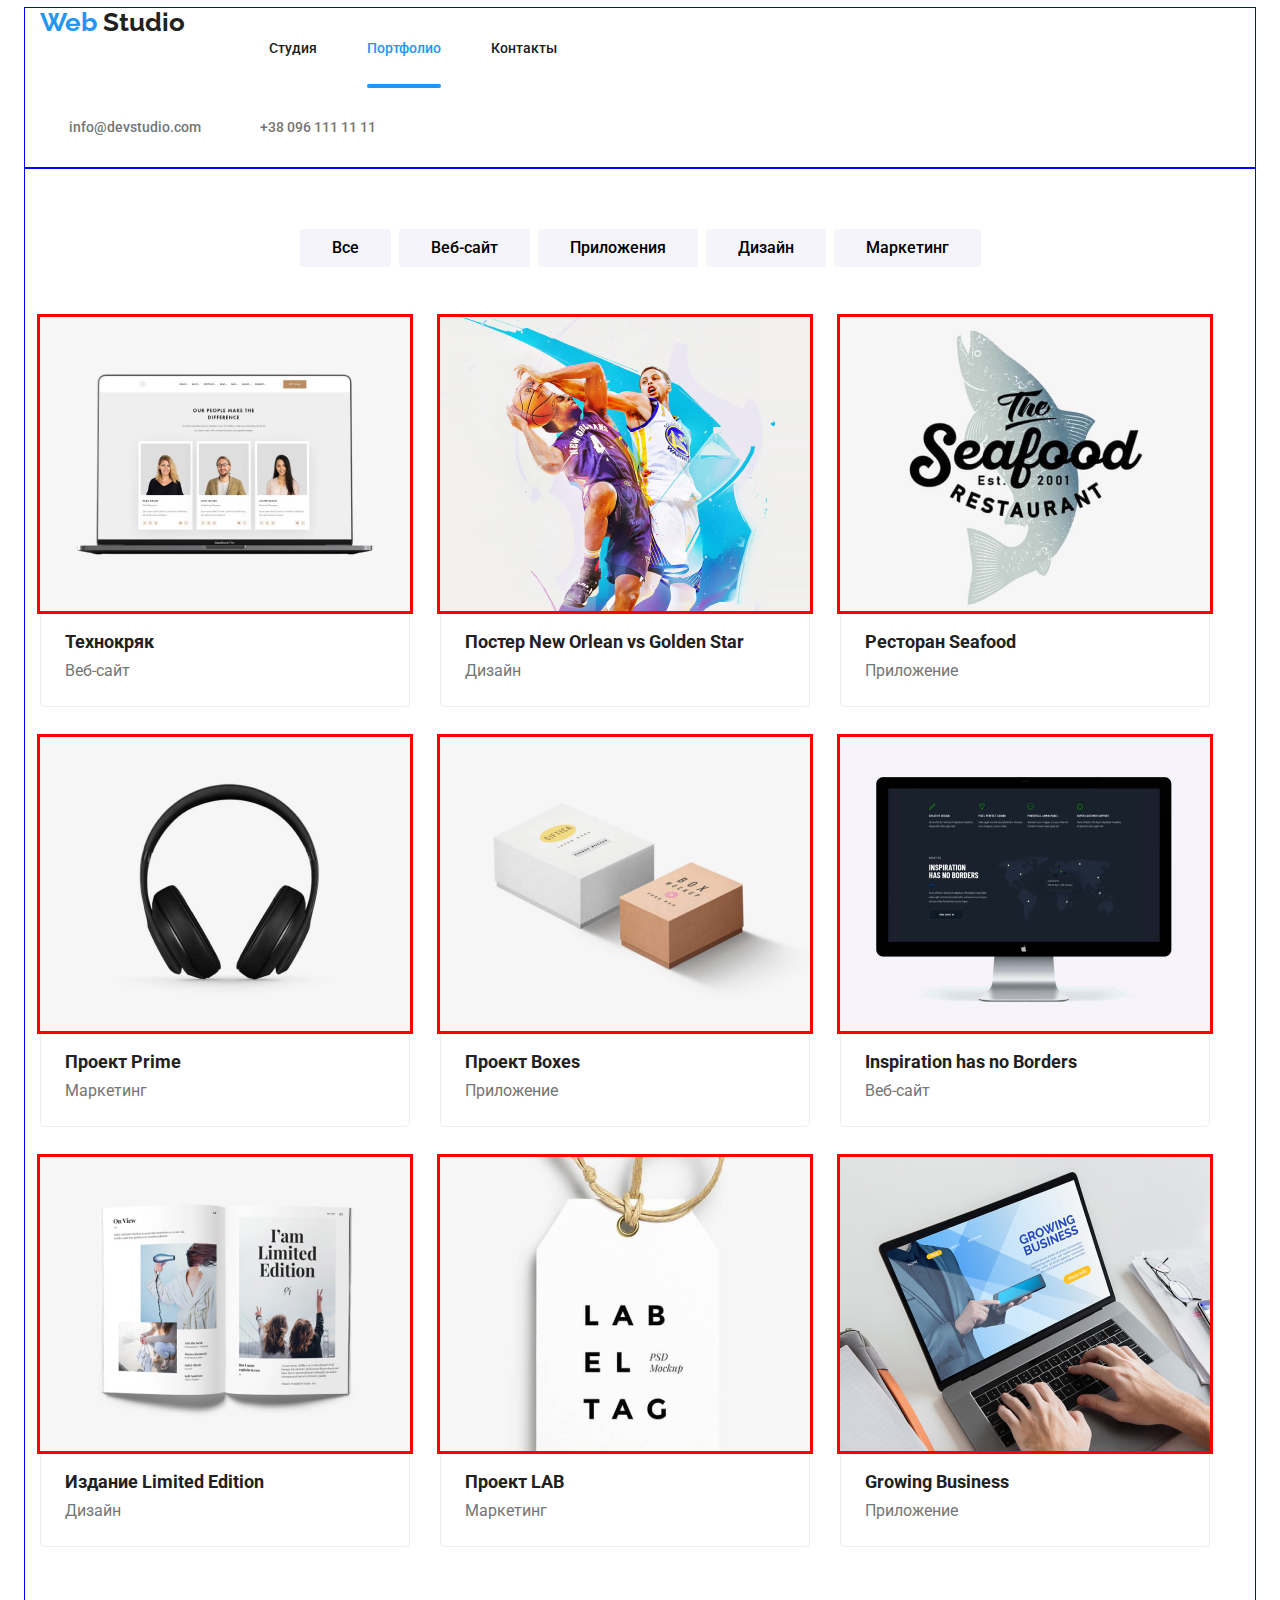
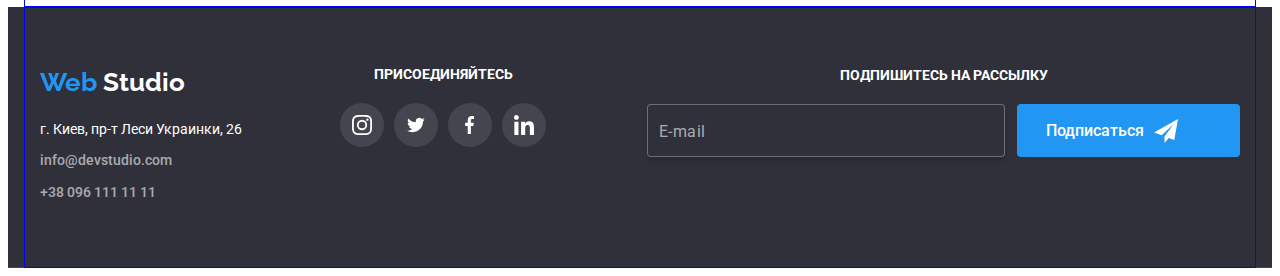
==== commit e1a63e6e: "dz 08" ====
--- a/portfolio.html
+++ b/portfolio.html
@@ -1,357 +1,448 @@
 <!DOCTYPE html>
 <html lang="ru">
-
-<head>
-  <meta charset="UTF-8" />
-  <meta name="viewport" content="width=device-width, initial-scale=1.0" />
-  <title>Web Studio v.1</title>
-  <link href="https://fonts.googleapis.com/css2?family=Raleway:wght@700&family=Roboto:wght@400;500;700;900&display=swap"
-    rel="stylesheet" />
-  <!-- <link
+  <head>
+    <meta charset="UTF-8" />
+    <meta name="viewport" content="width=device-width, initial-scale=1.0" />
+    <title>Web Studio v.1</title>
+    <link
+      href="https://fonts.googleapis.com/css2?family=Raleway:wght@700&family=Roboto:wght@400;500;700;900&display=swap"
+      rel="stylesheet"
+    />
+    <!-- <link
       href="https://cdnjs.cloudflare.com/ajax/libs/modern-normalize/0.6.0/modern-normalize.min.css"
       rel="stylesheet"
     /> -->
 
-  <!-- <link href="./css/normalize.css" /> -->
-  <link rel="stylesheet" href="./css/main.min.css" />
-</head>
-<body>
-  <header class="top-second">
-    <div class="conteiner ">
-
-      <nav class="logo-nav">
-        <a href="./" class="logo">Web <span class="logo-color">Studio</span></a>
-        <!-- навігація -->
-        <ul class="site-nav">
-          <li class="item"><a href="./index.html" class="link">Студия</a></li>
-          <li class="item"><a href="./portfolio.html" class="link-active">Портфолио</a></li>
-          <li class="item"><a href="#" class="link">Контакты</a></li>
+    <!-- <link href="./css/normalize.css" /> -->
+    <link rel="stylesheet" href="./css/main.min.css" />
+  </head>
+  <body>
+    <header class="top-second">
+      <div class="conteiner">
+        <nav class="logo-nav">
+          <a href="./" class="logo"
+            >Web <span class="logo-color">Studio</span></a
+          >
+          <!-- навігація -->
+          <ul class="site-nav">
+            <li class="item"><a href="./index.html" class="link">Студия</a></li>
+            <li class="item">
+              <a href="./portfolio.html" class="link-active">Портфолио</a>
+            </li>
+            <li class="item"><a href="#" class="link">Контакты</a></li>
+          </ul>
+        </nav>
+        <!-- контакти -->
+        <ul class="authorise-nav">
+          <li class="item">
+            <a href="mailto:info@devstudio.com" class="link">
+              <svg class="mail" width="16px" heigh="11.2px">
+                <use href="./images/symbol-defs.svg#envelope"></use>
+              </svg>
+              info@devstudio.com
+            </a>
+          </li>
+          <li class="item">
+            <a href="tel:+380961111111" class="link">
+              <svg class="mail" width="10px" heigh="14.94px">
+                <use href="./images/symbol-defs.svg#smartphone"></use>
+              </svg>
+              +38 096 111 11 11</a
+            >
+          </li>
         </ul>
-      </nav>
-      <!-- контакти -->
-      <ul class="authorise-nav">
-        <li class="item">
-          <a href="mailto:info@devstudio.com" class="link">
-
-            <svg class="mail" width="16px" heigh="11.2px">
-              <use href="./images/symbol-defs.svg#envelope"></use>
-            </svg>
-            info@devstudio.com
-          </a>
-        </li>
-        <li class="item">
-
-          <a href="tel:+380961111111" class="link">
-            <svg class="mail" width="10px" heigh="14.94px">
-              <use href="./images/symbol-defs.svg#smartphone"></use>
-            </svg>
-            +38 096 111 11 11</a>
-        </li>
-      </ul>
-
-    </div>
-  </header>
-  
+      </div>
+    </header>
+
     <main>
       <section class="portfolio">
         <div class="conteiner">
           <h1 class="section-main">Портфолио</h1>
           <ul class="filter">
-            <li class="button-list"><button type="button" class="button-filter">Все</button></li>
+            <li class="button-list">
+              <button type="button" class="button-filter">Все</button>
+            </li>
             <li class="button-list">
               <button type="button" class="button-filter">Веб-сайт</button>
             </li>
             <li class="button-list">
               <button type="button" class="button-filter">Приложения</button>
             </li>
-            <li class="button-list"><button type="button" class="button-filter">Дизайн</button></li>
+            <li class="button-list">
+              <button type="button" class="button-filter">Дизайн</button>
+            </li>
             <li class="button-list">
               <button type="button" class="button-filter">Маркетинг</button>
             </li>
           </ul>
-          
-            <ul class="examples">
-              <li class="swatch-item">
-                <a href="#" class="portfolio-card">
-                  <div class="photo">
-                    <img
-                     src="./images/tehno.jpg"
-                     alt="Веб-сайт Технокряк"
-                     width="370"
-                     height="294"
-                     class="template"
-                     />
-                      <p class="section-speech">
-                        Технокряк это современная площадка распространения
-                        коронавируса. Компании используют эту платформу для
-                        цифрового шпионажа и атак на защищённые сервера конкурентов.
-                      </p>
-                  </div>
-                  <div class = "card">
-                    <h2 class="section-heading">Технокряк</h2>
-                    <p class="section-filter">Веб-сайт</p>
-                  </div>
-                   
-                  
+
+          <ul class="examples">
+            <li class="swatch-item">
+              <a href="#" class="portfolio-card">
+                <div class="photo">
+                  <img
+                    srcet="
+                    ./images/tehno.jpg    1x,
+                    ./images/tehno@2x.jpg 2x,
+                    ./images/tehno@3x.jpg 3x
+                     "
+                    src="./images/tehno.jpg"
+                    alt="Веб-сайт Технокряк"
+                    class="template"
+                  />
+                  <p class="section-speech">
+                    Технокряк это современная площадка распространения
+                    коронавируса. Компании используют эту платформу для
+                    цифрового шпионажа и атак на защищённые сервера конкурентов.
+                  </p>
+                </div>
+                <div class="card">
+                  <h2 class="section-heading">Технокряк</h2>
+                  <p class="section-filter">Веб-сайт</p>
+                </div>
+              </a>
+            </li>
+            <li class="swatch-item">
+              <a href="#" class="portfolio-card">
+                <div class="photo">
+                  <img
+                    srcet="
+                    ./images/poster.jpg    1x,
+                    ./images/poster@2x.jpg 2x,
+                    ./images/poster@3x.jpg 3x
+                     "
+                    src="./images/poster.jpg"
+                    alt="Дизайн постера New Orlean vs Golden Star"
+                    class="template"
+                  />
+                  <p class="section-speech">
+                    Технокряк это современная площадка распространения
+                    коронавируса. Компании используют эту платформу для
+                    цифрового шпионажа и атак на защищённые сервера конкурентов.
+                  </p>
+                </div>
+                <div class="card">
+                  <h2 class="section-heading">
+                    Постер New Orlean vs Golden Star
+                  </h2>
+                  <p class="section-filter">Дизайн</p>
+                </div>
+              </a>
+            </li>
+            <li class="swatch-item">
+              <a href="#" class="portfolio-card">
+                <div class="photo">
+                  <img
+                    srcet="
+                    ./images/seafood.jpg    1x,
+                    ./images/seafood@2x.jpg 2x,
+                    ./images/seafood@3x.jpg 3x
+                     "
+                    src="./images/seafood.jpg"
+                    alt="Приложение Ресторан Seafood"
+                    class="template"
+                  />
+                  <p class="section-speech">
+                    Технокряк это современная площадка распространения
+                    коронавируса. Компании используют эту платформу для
+                    цифрового шпионажа и атак на защищённые сервера конкурентов.
+                  </p>
+                </div>
+                <div class="card">
+                  <h2 class="section-heading">Ресторан Seafood</h2>
+                  <p class="section-filter">Приложение</p>
+                </div>
+              </a>
+            </li>
+            <li class="swatch-item">
+              <a href="#" class="portfolio-card">
+                <div class="photo">
+                  <img
+                    srcet="
+                    ./images/prime.jpg    1x,
+                    ./images/prime@2x.jpg 2x,
+                    ./images/prime@3x.jpg 3x
+                     "
+                    src="./images/prime.jpg"
+                    alt="Маркетинг Проект Prime"
+                    class="template"
+                  />
+                  <p class="section-speech">
+                    Технокряк это современная площадка распространения
+                    коронавируса. Компании используют эту платформу для
+                    цифрового шпионажа и атак на защищённые сервера конкурентов.
+                  </p>
+                </div>
+                <div class="card">
+                  <h2 class="section-heading">Проект Prime</h2>
+
+                  <p class="section-filter">Маркетинг</p>
+                </div>
+              </a>
+            </li>
+            <li class="swatch-item">
+              <a href="#" class="portfolio-card">
+                <div class="photo">
+                  <img
+                    srcet="
+                    ./images/boxes.jpg    1x,
+                    ./images/boxes@2x.jpg 2x,
+                    ./images/boxes@3x.jpg 3x
+                     "
+                    src="./images/boxes.jpg"
+                    alt="Приложение Проект Boxes"
+                    class="template"
+                  />
+                  <p class="section-speech">
+                    Технокряк это современная площадка распространения
+                    коронавируса. Компании используют эту платформу для
+                    цифрового шпионажа и атак на защищённые сервера конкурентов.
+                  </p>
+                </div>
+                <div class="card">
+                  <h2 class="section-heading">Проект Boxes</h2>
+                  <p class="section-filter">Приложение</p>
+                </div>
+              </a>
+            </li>
+            <li class="swatch-item">
+              <a href="#" class="portfolio-card">
+                <div class="photo">
+                  <img
+                    srcet="
+                    ./images/inspiration.jpg    1x,
+                    ./images/inspiration@2x.jpg 2x,
+                    ./images/inspiration@3x.jpg 3x
+                     "
+                    src="./images/inspiration.jpg"
+                    alt="Веб-сайт Inspiration has no Borders"
+                    class="template"
+                  />
+                  <p class="section-speech">
+                    Технокряк это современная площадка распространения
+                    коронавируса. Компании используют эту платформу для
+                    цифрового шпионажа и атак на защищённые сервера конкурентов.
+                  </p>
+                </div>
+                <div class="card">
+                  <h2 class="section-heading">Inspiration has no Borders</h2>
+                  <p class="section-filter">Веб-сайт</p>
+                </div>
+              </a>
+            </li>
+            <li class="swatch-item">
+              <a href="#" class="portfolio-card">
+                <div class="photo">
+                  <img
+                    srcet="
+                    ./images/limited.jpg    1x,
+                    ./images/limited@2x.jpg 2x,
+                    ./images/limited@3x.jpg 3x
+                     "
+                    src="./images/limited.jpg"
+                    alt="Дизайн Издание Limited Edition"
+                    class="template"
+                  />
+                  <p class="section-speech">
+                    Технокряк это современная площадка распространения
+                    коронавируса. Компании используют эту платформу для
+                    цифрового шпионажа и атак на защищённые сервера конкурентов.
+                  </p>
+                </div>
+                <div class="card">
+                  <h2 class="section-heading">Издание Limited Edition</h2>
+                  <p class="section-filter">Дизайн</p>
+                </div>
+              </a>
+            </li>
+            <li class="swatch-item">
+              <a href="#" class="portfolio-card">
+                <div class="photo">
+                  <img
+                    srcet="
+                    ./images/lab.jpg    1x,
+                    ./images/lab@2x.jpg 2x,
+                    ./images/lab@3x.jpg 3x
+                     "
+                    src="./images/lab.jpg"
+                    alt="Маркетинг Проект LAB"
+                    class="template"
+                  />
+                  <p class="section-speech">
+                    Технокряк это современная площадка распространения
+                    коронавируса. Компании используют эту платформу для
+                    цифрового шпионажа и атак на защищённые сервера конкурентов.
+                  </p>
+                </div>
+                <div class="card">
+                  <h2 class="section-heading">Проект LAB</h2>
+                  <p class="section-filter">Маркетинг</p>
+                </div>
+              </a>
+            </li>
+            <li class="swatch-item">
+              <a href="#" class="portfolio-card">
+                <div class="photo">
+                  <img
+                    srcet="
+                    ./images/growing.jpg    1x,
+                    ./images/growing@2x.jpg 2x,
+                    ./images/growing@3x.jpg 3x
+                     "
+                    src="./images/growing.jpg"
+                    alt="Приложение  Growing Business"
+                    class="template"
+                  />
+                  <p class="section-speech">
+                    Технокряк это современная площадка распространения
+                    коронавируса. Компании используют эту платформу для
+                    цифрового шпионажа и атак на защищённые сервера конкурентов.
+                  </p>
+                </div>
+                <div class="card">
+                  <h2 class="section-heading">Growing Business</h2>
+                  <p class="section-filter">Приложение</p>
+                </div>
+              </a>
+            </li>
+          </ul>
+        </div>
+      </section>
+    </main>
+    <footer class="bottom">
+      <div class="conteiner foot">
+        <div class="address-invitation">
+          <div class="bottom-address">
+            <a href="./" class="logo-footer">Web <span> Studio</span></a>
+            <address>
+              <p class="text-address">г. Киев, пр-т Леси Украинки, 26</p>
+              <ul class="authorise-nav-footer">
+                <li class="footer-link">
+                  <a href="mailto:info@devstudio.com" class="link"
+                    >info@devstudio.com</a
+                  >
+                </li>
+                <li class="footer-link">
+                  <a href="tel:+380961111111" class="link">+38 096 111 11 11</a>
+                </li>
+              </ul>
+            </address>
+          </div>
+          <div class="footer-invitation">
+            <h2 class="invitation">ПРИСОЕДИНЯЙТЕСЬ</h2>
+            <ul class="invitation-links">
+              <li class="link-item">
+                <a class="social" href="" aria-label="Instagram link">
+                  <svg class="icon" width="20px" height="20px">
+                    <use href="./images/symbol-defs.svg#icon-instagram"></use>
+                  </svg>
                 </a>
               </li>
-              <li class="swatch-item">
-                <a href="#" class="portfolio-card">
-                  <div class="photo">
-                  <img
-                    src="./images/poster.jpg"
-                    alt="Дизайн постера New Orlean vs Golden Star"
-                    width="370"
-                    height="294"
-                    class="template"
-                     />
-                      <p class="section-speech">
-                        Технокряк это современная площадка распространения
-                        коронавируса. Компании используют эту платформу для
-                        цифрового шпионажа и атак на защищённые сервера конкурентов.
-                      </p>
-                  </div>
-                  <div class = "card">
-                    <h2 class="section-heading">
-                      Постер New Orlean vs Golden Star
-                    </h2>
-                    <p class="section-filter">Дизайн</p>
-                    
-                  </div>
+              <li class="link-item">
+                <a class="social" href="" aria-label="Twitter link">
+                  <svg class="icon" width="20px" height="16px">
+                    <use href="./images/symbol-defs.svg#icon-twitter"></use>
+                  </svg>
                 </a>
               </li>
-              <li class="swatch-item">
-                <a href="#" class="portfolio-card">
-                  <div class="photo">
-                  <img
-                    src="./images/seafood.jpg"
-                    alt="Приложение Ресторан Seafood"
-                    width="370"
-                    height="294"
-                    class="template"
-                  />
-                    <p class="section-speech">
-                      Технокряк это современная площадка распространения
-                      коронавируса. Компании используют эту платформу для
-                      цифрового шпионажа и атак на защищённые сервера конкурентов.
-                    </p>
-                    </div>
-                <div class = "card">
-                    <h2 class="section-heading">Ресторан Seafood</h2>
-                    <p class="section-filter">Приложение</p>
-                    
-                </div>
+              <li class="link-item">
+                <a class="social" href="" aria-label="Facebook link">
+                  <svg class="icon" width="10px" height="20px">
+                    <use href="./images/symbol-defs.svg#icon-facebook"></use>
+                  </svg>
                 </a>
               </li>
-              <li class="swatch-item">
-                <a href="#" class="portfolio-card">
-                  <div class="photo">
-                  <img
-                    src="./images/prime.jpg"
-                    alt="Маркетинг Проект Prime"
-                    width="370"
-                    height="294"
-                    class="template"
-                  />
-                    <p class="section-speech">
-                      Технокряк это современная площадка распространения
-                      коронавируса. Компании используют эту платформу для
-                      цифрового шпионажа и атак на защищённые сервера конкурентов.
-                    </p>
-                  </div>
-                <div class = "card">
-                    <h2 class="section-heading">Проект Prime</h2>
-                    
-                    <p class="section-filter">Маркетинг</p>
-                    
-                </div>
-                </a>
-              </li>
-              <li class="swatch-item">
-                <a href="#" class="portfolio-card">
-                  <div class="photo">
-                  <img
-                    src="./images/boxes.jpg"
-                    alt="Приложение Проект Boxes"
-                    width="370"
-                    height="294"
-                    class="template"
-                  />
-                    <p class="section-speech">
-                      Технокряк это современная площадка распространения
-                      коронавируса. Компании используют эту платформу для
-                      цифрового шпионажа и атак на защищённые сервера конкурентов.
-                    </p>
-                  </div>
-                <div  class = "card">
-                    <h2 class="section-heading">Проект Boxes</h2>
-                    <p class="section-filter">Приложение</p>
-                    
-                </div>
-                </a>
-              </li>
-              <li class="swatch-item">
-                <a href="#" class="portfolio-card">
-                  <div class="photo">
-                  <img
-                    src="./images/inspiration.jpg"
-                    alt="Веб-сайт Inspiration has no Borders"
-                    width="370"
-                    height="294"
-                    class="template"
-                  />
-                    <p class="section-speech">
-                      Технокряк это современная площадка распространения
-                      коронавируса. Компании используют эту платформу для
-                      цифрового шпионажа и атак на защищённые сервера конкурентов.
-                    </p>
-                  </div>
-                 <div class = "card">
-                    <h2 class="section-heading">Inspiration has no Borders</h2>
-                    <p class="section-filter">Веб-сайт</p>
-                    
-                 </div>
-                </a>
-              </li>
-              <li class="swatch-item">
-                <a href="#" class="portfolio-card">
-                  <div class="photo">
-                  <img
-                    src="./images/limited.jpg"
-                    alt="Дизайн Издание Limited Edition"
-                    width="370"
-                    height="294"
-                    class="template"
-                  />
-                    <p class="section-speech">
-                      Технокряк это современная площадка распространения
-                      коронавируса. Компании используют эту платформу для
-                      цифрового шпионажа и атак на защищённые сервера конкурентов.
-                    </p>
-                  </div>
-                  <div class = "card">
-                    <h2 class="section-heading">Издание Limited Edition</h2>
-                    <p class="section-filter">Дизайн</p>
-                    
-                  </div>
-                </a>
-              </li>
-              <li class="swatch-item">
-                <a href="#" class="portfolio-card">
-                  <div class="photo">
-                  <img
-                    src="./images/lab.jpg"
-                    alt="Маркетинг Проект LAB"
-                    width="370"
-                    height="294"
-                    class="template"
-                  />
-                    <p class="section-speech">
-                      Технокряк это современная площадка распространения
-                      коронавируса. Компании используют эту платформу для
-                      цифрового шпионажа и атак на защищённые сервера конкурентов.
-                    </p>
-                  </div>
-                 <div class = "card">
-                    <h2 class="section-heading">Проект LAB</h2>
-                    <p class="section-filter">Маркетинг</p>
-                    
-                 </div>
-                </a>
-              </li>
-              <li class="swatch-item">
-                <a href="#" class="portfolio-card">
-                  <div class="photo">
-                  <img
-                    src="./images/growing.jpg"
-                    alt="Приложение  Growing Business"
-                    width="370"
-                    height="294"
-                    class="template"
-                  />
-                    <p class="section-speech">
-                      Технокряк это современная площадка распространения
-                      коронавируса. Компании используют эту платформу для
-                      цифрового шпионажа и атак на защищённые сервера конкурентов.
-                    </p>
-                  </div>
-                 <div class="card">
-                    <h2 class="section-heading">Growing Business</h2>
-                    <p class="section-filter">Приложение</p>
-                    
-                 </div>
+              <li class="link-item">
+                <a class="social" href="" aria-label="LinkedIn link">
+                  <svg class="icon" width="20px" height="20px">
+                    <use href="./images/symbol-defs.svg#icon-linkedin"></use>
+                  </svg>
                 </a>
               </li>
             </ul>
-          
-        </div>
-      </section>
-    </main>
-  <footer class="bottom">
-    <div class="conteiner">
-      <div class="bottom-address">
-        <a href="./" class="logo-footer">Web<span> Studio</span></a>
-        <address>
-          <p class="text-address">г. Киев, пр-т Леси Украинки, 26</p>
-          <ul class="authorise-nav-footer">
-            <li class="footer-link">
-              <a href="mailto:info@devstudio.com" class="link">info@devstudio.com</a>
-            </li>
-            <li class="footer-link">
-              <a href="tel:+380961111111" class="link">+38 096 111 11 11</a>
-            </li>
-          </ul>
+          </div>
+        </div>
+        <div class="join">
+          <p class="join-text">Подпишитесь на рассылку</p>
+          <form class="footer-form">
+            <label class="footer-label">
+              <input type="email" class="input-mail" placeholder=" " />
+              <span class="mail-text">E-mail</span>
+            </label>
+            <button class="button-subscription" type="button">
+              Подписаться
+              <svg class="button-icon" width="24px" height="24px">
+                <use href="./images/symbol-defs.svg#icon-send"></use>
+              </svg>
+            </button>
+          </form>
+        </div>
       </div>
-      </address>
-      <div class="footer-invitation">
-        <h2 class="invitation">ПРИСОЕДИНЯЙТЕСЬ</h2>
-        <ul class="invitation-links">
-          <li class="link-item"><a class="social" href="" aria-label="Instagram link">
-              <svg class="icon" width="20px" height="20px">
-                <use href="./images/symbol-defs.svg#icon-instagram"></use>
-  
-              </svg>
-            </a>
-  
-          </li>
-          <li class="link-item"> <a class="social" href="" aria-label="Twitter link">
-              <svg class="icon" width="20px" height="16px">
-                <use href="./images/symbol-defs.svg#icon-twitter"></use>
-  
-              </svg>
-  
-            </a>
-          </li>
-          <li class="link-item"><a class="social" href="" aria-label="Facebook link">
-              <svg class="icon" width="10px" height="20px">
-                <use href="./images/symbol-defs.svg#icon-facebook"></use>
-  
-              </svg>
-            </a></li>
-          <li class="link-item"><a class="social" href="" aria-label="LinkedIn link">
-              <svg class="icon" width="20px" height="20px">
-                <use href="./images/symbol-defs.svg#icon-linkedin"></use>
-  
-              </svg>
-            </a></li>
-        </ul>
-      </div>
-      <div class="join">
-        <p class="join-text"> Подпишитесь на рассылку </p>
-        <form class="footer-form">
-          <label class="footer-label">
-            <input type="email" class="input-mail" placeholder=" " />
-            <span class="mail-text">E-mail</span>
+
+      <!-- <p class="footer-developed"> 2020 | Developed by GoIT Students </p></div> -->
+    </footer>
+
+    <!-- ФОРМИ-->
+    <div class="backdrop is-hidden" data-modal>
+      <form class="form js-speaker-form">
+        <h2 class="topic">Оставьте свои данные, мы вам перезвоним</h2>
+
+        <div class="form-elements">
+          <label class="forma-fild">
+            <input type="text" class="forma-input" placeholder=" " />
+            <span class="forma-name">Имя</span>
+            <svg class="icon-forma" width="18px" height="18px">
+              <use href="./images/symbol-defs.svg#icon-person"></use>
+            </svg>
           </label>
-          <button class="button-subscription" type="button">Подписаться
-            <svg class="button-icon" width="24px" height="24px">
-              <use href="./images/symbol-defs.svg#icon-send"></use>
+
+          <label class="forma-fild">
+            <input type="tel" class="forma-input" placeholder=" " />
+            <span class="forma-name">Телефон</span>
+            <svg class="icon-forma" width="18px" height="18px">
+              <use href="./images/symbol-defs.svg#icon-phone-black"></use>
             </svg>
-          </button>
-        </form>
-      </div>
+          </label>
+
+          <label class="forma-fild">
+            <input type="email" class="forma-input" placeholder=" " />
+            <span class="forma-name">Почта</span>
+            <svg class="icon-forma" width="18px" height="18px">
+              <use href="./images/symbol-defs.svg#icon-envelope"></use>
+            </svg>
+          </label>
+
+          <div class="comments">
+            <textarea class="comments-fild" placeholder=" "></textarea>
+            <span class="comments-name">Комментарий</span>
+          </div>
+        </div>
+        <div class="checkbox-fild">
+          <label class="checkbox-label">
+            <input
+              type="checkbox"
+              name="topic"
+              value="conditions"
+              class="checkbox"
+            />
+            <span class="checkbox-icon"></span>
+            <span>
+              Соглашаюсь с рассылкой и принимаю
+              <a href="" class="agreement">Условия договора</a>
+            </span>
+          </label>
+        </div>
+        <div class="button-submit">
+          <button class="button-form">Отправить</button>
+        </div>
+        <button class="button-close" data-close-modal>
+          <svg class="icon-close" width="18px" height="18px">
+            <use href="./images/symbol-defs.svg#icon-close"></use>
+          </svg>
+        </button>
+      </form>
     </div>
-  
+    <script src="./js/modal.js"></script>
+    <script src="./js/menu.js"></script>
   </body>
-  
-  </html>+</html>
--- a/css/main.min.css
+++ b/css/main.min.css
@@ -1,2 +1,2 @@
-/*! normalize.css v8.0.1 | MIT License | github.com/necolas/normalize.css */html{line-height:1.15;-webkit-text-size-adjust:100%}body{margin:0}main{display:block}h1{font-size:2em;margin:0.67em 0}hr{-webkit-box-sizing:content-box;box-sizing:content-box;height:0;overflow:visible}pre{font-family:monospace, monospace;font-size:1em}a{background-color:transparent}abbr[title]{border-bottom:none;text-decoration:underline;-webkit-text-decoration:underline dotted;text-decoration:underline dotted}b,strong{font-weight:bolder}code,kbd,samp{font-family:monospace, monospace;font-size:1em}small{font-size:80%}sub,sup{font-size:75%;line-height:0;position:relative;vertical-align:baseline}sub{bottom:-0.25em}sup{top:-0.5em}img{border-style:none}button,input,optgroup,select,textarea{font-family:inherit;font-size:100%;line-height:1.15;margin:0}button,input{overflow:visible}button,select{text-transform:none}button,[type="button"],[type="reset"],[type="submit"]{-webkit-appearance:button}button::-moz-focus-inner,[type="button"]::-moz-focus-inner,[type="reset"]::-moz-focus-inner,[type="submit"]::-moz-focus-inner{border-style:none;padding:0}button:-moz-focusring,[type="button"]:-moz-focusring,[type="reset"]:-moz-focusring,[type="submit"]:-moz-focusring{outline:1px dotted ButtonText}fieldset{padding:0.35em 0.75em 0.625em}legend{-webkit-box-sizing:border-box;box-sizing:border-box;color:inherit;display:table;max-width:100%;padding:0;white-space:normal}progress{vertical-align:baseline}textarea{overflow:auto}[type="checkbox"],[type="radio"]{-webkit-box-sizing:border-box;box-sizing:border-box;padding:0}[type="number"]::-webkit-inner-spin-button,[type="number"]::-webkit-outer-spin-button{height:auto}[type="search"]{-webkit-appearance:textfield;outline-offset:-2px}[type="search"]::-webkit-search-decoration{-webkit-appearance:none}::-webkit-file-upload-button{-webkit-appearance:button;font:inherit}details{display:block}summary{display:list-item}template{display:none}[hidden]{display:none}.logo,.link-active,.item .link,.logo-footer,.link,.button-list,.section-heading,.portfolio-card{text-decoration:none}.menu-svg,.authorise-nav,.site-nav,.advantage,.advantages,.peculiarity,.section-team,.employee,.section-workers,.workers-text,.social-links,.customers,.footer-link,.join-text,.comments,.section-filter,.filter,.section-speech,.examples{list-style:none;padding:0;margin:0}.conteiner{padding-left:15px;padding-right:15px;margin-left:auto;margin-right:auto;outline:1px solid blue}@media screen and (min-width: 480px){.conteiner{width:450px}}@media screen and (min-width: 768px){.conteiner{width:768px}}@media screen and (min-width: 1140px){.conteiner{width:1140px}}.top .conteiner{position:relative;padding:0;background-color:#fff;color:#212121}.logo{font-family:raleway;font-weight:700;font-size:26px;line-height:1.11;letter-spacing:3%;text-align:center;color:#2196f3;padding-top:24px;padding-bottom:25px;margin-right:85px}.logo-color{color:#212121}.logo-nav,.logo:hover,.logo:focus{color:#2196f3}.menu-button{padding:0;margin:0;border:0;border:solid 2px red;background-color:#fff;-webkit-transition:fill 250ms cubic-bezier(0.4, 0, 0.2, 1);transition:fill 250ms cubic-bezier(0.4, 0, 0.2, 1)}.menu-button:hover{fill:#2196f3;-webkit-transition:fill 250ms cubic-bezier(0.4, 0, 0.2, 1);transition:fill 250ms cubic-bezier(0.4, 0, 0.2, 1)}.menu-button .icon-close{display:none}.menu-button .is-open .icon-close{display:block}.menu-button .is-open .icon-menu{display:none}.mobile-menu{position:absolute;outline:solid 1px rebeccapurple;background-color:#fff;width:100%;top:160px;left:0}.site-nav .link,.link-active{position:relative;color:#212121;font-weight:500;font-family:roboto,sans-serif;font-size:14px;letter-spacing:2%;padding-top:32px;padding-bottom:32px;display:block;-webkit-transition:color 250ms cubic-bezier(0.4, 0, 0.2, 1),background-color 250ms cubic-bezier(0.4, 0, 0.2, 1);transition:color 250ms cubic-bezier(0.4, 0, 0.2, 1),background-color 250ms cubic-bezier(0.4, 0, 0.2, 1)}.link-active{color:#2196f3}.authorise-nav .link{font-family:roboto,sans-serif;color:#757575;font-weight:500;font-size:14px;line-height:1.14;letter-spacing:2%;-webkit-transition:color 250ms cubic-bezier(0.4, 0, 0.2, 1);transition:color 250ms cubic-bezier(0.4, 0, 0.2, 1)}.authorise-nav{-webkit-box-align:center;-ms-flex-align:center;align-items:center}.authorise-nav .link:hover,.authorise-nav .link:focus{color:#2196f3}.item .link{-webkit-box-align:center;-ms-flex-align:center;align-items:center}.mail{width:16px;height:11px;margin-right:10px;fill:currentColor}.link-active::after{content:"";position:absolute;-webkit-box-align:baseline;-ms-flex-align:baseline;align-items:baseline;width:100%;height:4px;bottom:0;left:0;background:#2196f3;border-radius:2px}.site-nav .link:hover,.site-nav .link:focus{color:#2196f3}.item:not(:last-child){margin-right:50px}.hero{height:600px;max-width:1600px;margin-right:auto;margin-left:auto;text-align:center;background-image:-webkit-gradient(linear, left top, left bottom, from(rgba(47,48,58,0.8)), to(rgba(47,48,58,0.8))),url("../images/Header img.jpg");background-image:linear-gradient(rgba(47,48,58,0.8), rgba(47,48,58,0.8)),url("../images/Header img.jpg");background-repeat:no-repeat;background-position:center;background-size:cover}.section-hero{padding-top:200px;margin:0px 0px 30px 0px;text-align:center;font-weight:900;font-size:44px;line-height:1.36;letter-spacing:6%;text-transform:uppercase;text-align:center;color:#fff;height:120px;font-family:roboto,sans-serif}.button-main{display:inline-block;background-color:#2196f3;color:#fff;font-family:roboto;text-align:inherit;font-weight:700;font-size:16px;line-height:1.88;min-width:200px;height:50px;top:430px;border:0;border-color:none;border-radius:4px;padding:10px 32px;margin:0;cursor:pointer;-webkit-transition:color 250ms cubic-bezier(0.4, 0, 0.2, 1),background-color 250ms cubic-bezier(0.4, 0, 0.2, 1),border 250ms cubic-bezier(0.4, 0, 0.2, 1);transition:color 250ms cubic-bezier(0.4, 0, 0.2, 1),background-color 250ms cubic-bezier(0.4, 0, 0.2, 1),border 250ms cubic-bezier(0.4, 0, 0.2, 1)}.button-main:hover,.button-main:focus{color:#2196f3;background-color:#fff;border:1px solid #2196f3}.our-advantage{padding-top:60px;padding-bottom:60px}@media screen and (min-width: 768px){.advantage{display:-webkit-box;display:-ms-flexbox;display:flex;-ms-flex-wrap:wrap;flex-wrap:wrap;margin:-15px}}@media screen and (min-width: 1140px){.advantage{display:-webkit-box;display:-ms-flexbox;display:flex;-ms-flex-line-pack:center;align-content:center;-ms-flex-wrap:nowrap;flex-wrap:nowrap}}.advantages{width:100%}@media screen and (min-width: 768px){.advantages{width:calc((100% - 2 * 30px) / 2);margin:15px}}@media screen and (min-width: 1140px){.advantages{width:25%}}@media screen and (max-width: 767px){.advantages:not(:last-child){margin-bottom:30px}}.icon-svg{display:-webkit-inline-box;display:-ms-inline-flexbox;display:inline-flex;width:100%;height:120px;margin-bottom:30px;background-color:#f5f4fa;border-radius:4%;-webkit-box-pack:center;-ms-flex-pack:center;justify-content:center;-webkit-box-align:center;-ms-flex-align:center;align-items:center}@media screen and (min-width: 480px){.icon-advantag{width:100%;display:-webkit-box;display:-ms-flexbox;display:flex;border-radius:4%}}.section-caption{color:#212121;font-family:roboto,sans-serif;font-weight:700;font-size:14px;line-height:1.14;margin:0px 0px 10px 0px;text-transform:uppercase}.text-caption{font-family:roboto,sans-serif;font-size:14px;line-height:1.71;color:#757575}@media screen and (max-width: 767px){.featcher{display:none}}.featcher .conteiner{padding-top:94px;padding-bottom:94px;border-top:1px solid #ececec}.section-tittle{font-style:700;font-size:36px;font-family:roboto,sans-serif;line-height:1.31;text-align:center;color:#212121;margin:0;margin-bottom:50px}.featchers{text-align:center;margin:0;padding:0;display:-webkit-box;display:-ms-flexbox;display:flex;-ms-flex-line-pack:center;align-content:center;-ms-flex-wrap:nowrap;flex-wrap:nowrap}.featchers .peculiarity+.peculiarity{margin-left:30px}.peculiarity{position:relative;width:370px;height:294px}.peculiarity .peculiarity-img{display:block}.featchers-text{position:absolute;font-family:roboto,sans-serif;bottom:0;right:0;width:370px;height:70px;padding:0;margin:0;background:rgba(47,48,58,0.8)}.featchers .products{color:#fff;font-weight:700;font-size:14px;line-height:1.14;text-transform:uppercase;margin:0}.products{padding:27px 82px 27px 83px}.team{background-color:#f5f4fa;text-align:center;line-height:1.9}.conteiner-team{margin:0;margin-left:auto;margin-right:auto;display:block;-webkit-box-align:center;-ms-flex-align:center;align-items:center;padding-left:15px;padding-right:15px;padding-top:94px;padding-bottom:94px;width:1170px}.section-team{-ms-flex-line-pack:center;align-content:center}@media screen and (min-width: 450px){.section-tittle{width:100%}}@media screen and (min-width: 450px){.employee+.employee{margin-bottom:30px}}@media screen and (min-width: 1140px){.employee+.employee{margin-left:30px}}.employee{border-radius:4px;background-color:#fff;width:450px;cursor:pointer;-webkit-box-shadow:0px 2px 1px rgba(0,0,0,0.2),0px 1px 1px rgba(0,0,0,0.14),0px 1px 3px rgba(0,0,0,0.12);box-shadow:0px 2px 1px rgba(0,0,0,0.2),0px 1px 1px rgba(0,0,0,0.14),0px 1px 3px rgba(0,0,0,0.12)}.section-workers{font-family:roboto,sans-serif;font-weight:500;font-size:16px;line-height:1.19;margin-bottom:10px;text-align:center}.workers-text{font-family:roboto,sans-serif;color:#757575;font-size:16px;line-height:1.19;margin-bottom:16px}.links-item .social{display:-webkit-box;display:-ms-flexbox;display:flex;width:44px;height:44px;border-radius:50%;-webkit-box-pack:center;-ms-flex-pack:center;justify-content:center;-webkit-box-align:center;-ms-flex-align:center;align-items:center;color:#fff;-webkit-transition:color 250ms cubic-bezier(0.4, 0, 0.2, 1);transition:color 250ms cubic-bezier(0.4, 0, 0.2, 1)}.links-item .social:hover,.links-item .social:focus{background-color:#2196f3;-webkit-transition:background-color 250ms cubic-bezier(0.4, 0, 0.2, 1);transition:background-color 250ms cubic-bezier(0.4, 0, 0.2, 1)}.links-item .icon-worker{fill:#757575;-webkit-transition:fill 250ms cubic-bezier(0.4, 0, 0.2, 1);transition:fill 250ms cubic-bezier(0.4, 0, 0.2, 1)}.social:hover .icon-worker,.social:focus .icon-worker{fill:#fff;-webkit-transition:fill 250ms cubic-bezier(0.4, 0, 0.2, 1);transition:fill 250ms cubic-bezier(0.4, 0, 0.2, 1)}.social-links{display:-webkit-box;display:-ms-flexbox;display:flex;padding-right:31px;padding-bottom:24px;padding-left:32px}@media screen and (min-width: 480px){.social-links{padding-right:122px;padding-bottom:24px;padding-left:122px}}.clients{padding:0;padding-bottom:94px;padding-top:94px}.regular-clients{margin:0;padding:0;-webkit-box-pack:center;-ms-flex-pack:center;justify-content:center;display:-webkit-box;display:-ms-flexbox;display:flex}.img-link{display:-webkit-box;display:-ms-flexbox;display:flex;-ms-flex-wrap:nowrap;flex-wrap:nowrap;border:1px solid #afb1b8;border-radius:4px;width:170px;height:90px;-webkit-box-pack:center;-ms-flex-pack:center;justify-content:center;-webkit-box-align:center;-ms-flex-align:center;align-items:center;cursor:pointer;-webkit-transition:border 250ms cubic-bezier(0.4, 0, 0.2, 1);transition:border 250ms cubic-bezier(0.4, 0, 0.2, 1)}.img-link:hover,.img-link:focus{border-color:#2196f3}.clients .customers+.customers{margin-left:30px}.img{fill:#afb1b8;-webkit-transition:fill 250ms cubic-bezier(0.4, 0, 0.2, 1);transition:fill 250ms cubic-bezier(0.4, 0, 0.2, 1)}.customers{width:calc((100% - 150px) / 6)}.img-link:hover .img,.img-link:focus .img{fill:#2196f3}.logo-footer{font-family:Raleway, sans-serif;font-weight:700;font-size:22px;line-height:1.18;margin-bottom:10px;color:#2196f3}.logo-footer:hover,.logo-footer:focus{color:#2196f3;-webkit-transition:-webkit-transform 250ms cubic-bezier(0.4, 0, 0.2, 1);transition:-webkit-transform 250ms cubic-bezier(0.4, 0, 0.2, 1);transition:transform 250ms cubic-bezier(0.4, 0, 0.2, 1);transition:transform 250ms cubic-bezier(0.4, 0, 0.2, 1), -webkit-transform 250ms cubic-bezier(0.4, 0, 0.2, 1)}.logo-footer span{color:#fff}address{color:#fff;font-size:14px;font-style:normal;line-height:1.66;font-family:roboto,sans-serif}.bottom-address{margin-right:69px;width:231px}.authorise-nav-footer .link{color:rgba(255,255,255,0.6);font-weight:500;font-size:14px;line-height:1.14;-webkit-transition:color 250ms cubic-bezier(0.4, 0, 0.2, 1);transition:color 250ms cubic-bezier(0.4, 0, 0.2, 1)}.authorise-nav-footer .link:hover,.authorise-nav-footer .link:focus{color:#2196f3}.authorise-nav-footer{margin:0;padding:0}.footer-link:not(:last-child){margin-bottom:9px}.footer-form{display:-webkit-box;display:-ms-flexbox;display:flex}.join-text{padding-bottom:21px;font-weight:700;font-size:14px;text-transform:uppercase;color:#fff;font-family:roboto,sans-serif}.footer-label{position:relative;display:-webkit-box;display:-ms-flexbox;display:flex;width:358px;margin-right:12px}.input-mail{width:100%;border:1px solid rgba(255,255,255,0.3);-webkit-box-shadow:0px 4px 4px rgba(0,0,0,0.15);box-shadow:0px 4px 4px rgba(0,0,0,0.15);border-radius:4px;padding:0;padding:18px 12px;background-color:#2f303a;font-family:roboto,sans-serif;outline:none}.mail-text{position:absolute;font-family:roboto,sans-serif;font-size:16px;letter-spacing:0.03em;color:rgba(255,255,255,0.6);padding:0;top:50%;left:12px;-webkit-transform:translateY(-50%);transform:translateY(-50%);margin:0;-webkit-transition:-webkit-transform 250ms cubic-bezier(0.4, 0, 0.2, 1);transition:-webkit-transform 250ms cubic-bezier(0.4, 0, 0.2, 1);transition:transform 250ms cubic-bezier(0.4, 0, 0.2, 1);transition:transform 250ms cubic-bezier(0.4, 0, 0.2, 1), -webkit-transform 250ms cubic-bezier(0.4, 0, 0.2, 1)}.footer-label:focus-within>.mail-text{color:#2196f3;-webkit-transform:translateY(-250%);transform:translateY(-250%)}.input-mail:not(:placeholder-shown)+.mail-text{color:#2196f3;-webkit-transform:translateY(-250%);transform:translateY(-250%)}.button-subscription{display:-webkit-box;display:-ms-flexbox;display:flex;padding:6px 22px;font-weight:500;font-size:16px;line-height:1.88;border-radius:4px;border:0;font-family:Roboto, sans-serif;color:#fff;background-color:#2196f3;-webkit-box-align:center;-ms-flex-align:center;align-items:center;cursor:pointer;-webkit-transition:color 250ms cubic-bezier(0.4, 0, 0.2, 1),background-color 250ms cubic-bezier(0.4, 0, 0.2, 1);transition:color 250ms cubic-bezier(0.4, 0, 0.2, 1),background-color 250ms cubic-bezier(0.4, 0, 0.2, 1)}.button-subscription:focus,.button-subscription:hover{background-color:#fff;color:#2196f3}.button-subscription:focus .button-icon,.button-subscription:hover .button-icon{fill:#2196f3}.button-icon{margin-left:10px;fill:#fff;-webkit-transition:fill 250ms cubic-bezier(0.4, 0, 0.2, 1);transition:fill 250ms cubic-bezier(0.4, 0, 0.2, 1)}footer{background-color:#2f303a;margin:0;padding:0}.link-item .social{display:-webkit-box;display:-ms-flexbox;display:flex;-webkit-box-pack:center;-ms-flex-pack:center;justify-content:center;-webkit-box-align:center;-ms-flex-align:center;align-items:center;width:44px;height:44px;border-radius:50%;color:#757575;cursor:pointer}.link-item .social:hover,.link-item .social:focus{background-color:#2196f3;-webkit-transition:background-color 250ms cubic-bezier(0.4, 0, 0.2, 1);transition:background-color 250ms cubic-bezier(0.4, 0, 0.2, 1)}.link-item:not(:last-child){margin-right:10px}.bottom .conteiner{display:-webkit-box;display:-ms-flexbox;display:flex;-webkit-box-align:baseline;-ms-flex-align:baseline;align-items:baseline;margin-right:auto;margin-left:auto;padding:0;padding-top:48px;padding-bottom:28px;border-bottom:1px solid rgba(255,255,255,0.1)}.invitation{color:#fff;font-family:roboto,sans-serif;font-weight:700;font-size:14px;line-height:1.14;text-transform:uppercase;padding-bottom:21px;margin:0}.footer-invitation{width:207px;margin-right:93px}.invitation-links{display:-webkit-box;display:-ms-flexbox;display:flex;margin:0;padding:0}.invitation-links .link-item{display:-webkit-box;display:-ms-flexbox;display:flex;-webkit-box-align:center;-ms-flex-align:center;align-items:center;border-radius:50%;width:44px;height:44px;background-position:center;background-color:rgba(255,255,255,0.1);background-repeat:no-repeat;-webkit-transition:background-color 250ms cubic-bezier(0.4, 0, 0.2, 1);transition:background-color 250ms cubic-bezier(0.4, 0, 0.2, 1)}.social-list:not(:last-child){margin-right:10px}.social{display:-webkit-box;display:-ms-flexbox;display:flex;-webkit-box-pack:center;-ms-flex-pack:center;justify-content:center;-webkit-box-align:center;-ms-flex-align:center;align-items:center}.icon{fill:#fff;-webkit-box-align:center;-ms-flex-align:center;align-items:center}.form{position:relative;width:528px;background:#fff;-webkit-box-shadow:0px 2px 1px rgba(0,0,0,0.2),0px 1px 1px rgba(0,0,0,0.14),0px 1px 3px rgba(0,0,0,0.12);box-shadow:0px 2px 1px rgba(0,0,0,0.2),0px 1px 1px rgba(0,0,0,0.14),0px 1px 3px rgba(0,0,0,0.12);border-radius:4px;top:50%;left:50%;-webkit-transform:translate(-50%, -50%);transform:translate(-50%, -50%)}.backdrop{position:fixed;top:0;left:0;visibility:visible;opacity:1;width:100%;height:100%;background-color:rgba(0,0,0,0.2);-webkit-transition:background-color 250ms cubic-bezier(0.4, 0, 0.2, 1),visibility 250ms cubic-bezier(0.4, 0, 0.2, 1),opacity 250ms cubic-bezier(0.4, 0, 0.2, 1);transition:background-color 250ms cubic-bezier(0.4, 0, 0.2, 1),visibility 250ms cubic-bezier(0.4, 0, 0.2, 1),opacity 250ms cubic-bezier(0.4, 0, 0.2, 1)}.backdrop.is-hidden{pointer-events:none;opacity:0}.button-close{position:absolute;top:8px;right:8px;display:-webkit-box;display:-ms-flexbox;display:flex;width:30px;height:30px;-webkit-box-pack:center;-ms-flex-pack:center;justify-content:center;-webkit-box-align:center;-ms-flex-align:center;align-items:center;background:var(--hero-text-color);-webkit-box-shadow:0px 2px 1px rgba(0,0,0,0.2),0px 1px 1px rgba(0,0,0,0.14),0px 1px 3px rgba(0,0,0,0.12);box-shadow:0px 2px 1px rgba(0,0,0,0.2),0px 1px 1px rgba(0,0,0,0.14),0px 1px 3px rgba(0,0,0,0.12);border-radius:50%;border:0;cursor:pointer;-webkit-transition:-webkit-transform 250ms cubic-bezier(0.4, 0, 0.2, 1);transition:-webkit-transform 250ms cubic-bezier(0.4, 0, 0.2, 1);transition:transform 250ms cubic-bezier(0.4, 0, 0.2, 1);transition:transform 250ms cubic-bezier(0.4, 0, 0.2, 1), -webkit-transform 250ms cubic-bezier(0.4, 0, 0.2, 1)}.button-close:focus,.button-close:hover{background-color:#2196f3;fill:#fff}.button-form{display:inline-block;background-color:#2196f3;color:#fff;font-family:roboto,sans-serif;text-align:inherit;font-weight:700;font-size:16px;line-height:1.88;min-width:200px;height:50px;top:430px;border:0;border-radius:4px;cursor:pointer;padding:10px 55px;margin:0;-webkit-transition:color 250ms cubic-bezier(0.4, 0, 0.2, 1),background-color 250ms cubic-bezier(0.4, 0, 0.2, 1),border 250ms cubic-bezier(0.4, 0, 0.2, 1);transition:color 250ms cubic-bezier(0.4, 0, 0.2, 1),background-color 250ms cubic-bezier(0.4, 0, 0.2, 1),border 250ms cubic-bezier(0.4, 0, 0.2, 1)}.button-form:hover,.button-form:focus{background-color:#fff;color:#2196f3;border:1px solid #2196f3}.button-submit{display:-webkit-box;display:-ms-flexbox;display:flex;-webkit-box-pack:center;-ms-flex-pack:center;justify-content:center;padding:30px 164px 40px}.form-elements{padding:0 40px 20px 40px;margin:0}.topic{font-family:roboto,sans-serif;font-style:normal;font-weight:bold;font-size:20px;line-height:23px;text-align:center;letter-spacing:0.03em;color:#212121;margin:0;padding:40px;padding-bottom:30px}.forma-fild{position:relative;display:-webkit-box;display:-ms-flexbox;display:flex;padding:0}.forma-fild:not(:last-child){margin-bottom:28px}.forma-input{width:100%;border:1px solid rgba(33,33,33,0.2);border-radius:4px;padding:0;padding:12px 42px}.forma-input:hover,.forma-input:focus{border-color:#2196f3;outline:none}.forma-name{position:absolute;font-family:Roboto;font-size:14px;letter-spacing:0.01em;color:#757575;padding:0;top:50%;left:42px;-webkit-transform:translateY(-50%);transform:translateY(-50%);margin:0;-webkit-transition:-webkit-transform 250ms cubic-bezier(0.4, 0, 0.2, 1);transition:-webkit-transform 250ms cubic-bezier(0.4, 0, 0.2, 1);transition:transform 250ms cubic-bezier(0.4, 0, 0.2, 1);transition:transform 250ms cubic-bezier(0.4, 0, 0.2, 1), -webkit-transform 250ms cubic-bezier(0.4, 0, 0.2, 1)}.forma-fild:focus-within .forma-name{-webkit-transform:translate(-30px, -250%);transform:translate(-30px, -250%);color:#2196f3}.forma-input:not(:placeholder-shown)+.forma-name{-webkit-transform:translate(-30px, -250%);transform:translate(-30px, -250%);color:#2196f3;border-color:#2196f3}.icon-forma{position:absolute;top:50%;left:12px;-webkit-transform:translateY(-50%);transform:translateY(-50%)}.forma-fild:focus-within .icon-forma{fill:#2196f3;border-color:#2196f3}.comments{position:relative;width:100%;min-height:120px}.comments-name{position:absolute;font-family:Roboto;font-size:14px;letter-spacing:0.01em;color:#757575;top:12px;left:16px;-webkit-transition:-webkit-transform 250ms cubic-bezier(0.4, 0, 0.2, 1);transition:-webkit-transform 250ms cubic-bezier(0.4, 0, 0.2, 1);transition:transform 250ms cubic-bezier(0.4, 0, 0.2, 1);transition:transform 250ms cubic-bezier(0.4, 0, 0.2, 1), -webkit-transform 250ms cubic-bezier(0.4, 0, 0.2, 1)}.comments-fild{display:block;resize:none;width:100%;height:120px;margin:0;border:1px solid rgba(33,33,33,0.2);border-radius:4px}.comments-fild:focus{border-color:#2196f3;outline:none}.comments:focus-within>.comments-name{color:#2196f3;-webkit-transform:translateY(-200%);transform:translateY(-200%)}.comments-fild:not(:placeholder-shown)+.comments-name{-webkit-transform:translateY(-200%);transform:translateY(-200%);color:#2196f3}.checkbox-fild{margin-bottom:30px}.agreement{color:#2196f3;text-decoration:underline}.checkbox-label{display:-webkit-box;display:-ms-flexbox;display:flex;-webkit-box-align:center;-ms-flex-align:center;align-items:center;font-family:raleway;font-size:14px;line-height:1.71;font-weight:400;color:#757575;padding:0 52px 0 51px}.checkbox{position:absolute;width:1px;height:1px;margin:-1px;border:0;padding:0;clip:rect(0 0 0 0);overflow:hidden}.checkbox-icon{display:inline-block;width:15px;height:15px;border:2px solid #212121;border-radius:4px;margin-right:8px;cursor:pointer}.checkbox:checked+.checkbox-icon{border-color:transparent;background-color:#2196f3;background-image:url("../images/icon-check.svg");background-size:contain;background-origin:border-box;-webkit-transition:background-color 250ms cubic-bezier(0.4, 0, 0.2, 1);transition:background-color 250ms cubic-bezier(0.4, 0, 0.2, 1)}.section-filter{font-size:16px;line-height:1.88;text-align:left;color:#757575}.filter{display:-webkit-box;display:-ms-flexbox;display:flex;min-width:73px;margin-bottom:50px;font-weight:500;font-size:16px;line-height:1.62;-webkit-box-pack:center;-ms-flex-pack:center;justify-content:center}.photo{position:relative;overflow:hidden}.button-list.button-list:not(:last-child){margin-right:8px}.button-filter{padding:6px 22px;font-weight:500;font-size:16px;line-height:1.62;height:38px;border-radius:4px;border:0;text-align:center;font-family:roboto,sans-serif;background-color:#f5f4fa;-webkit-transition:color 250ms cubic-bezier(0.4, 0, 0.2, 1),background-color 250ms cubic-bezier(0.4, 0, 0.2, 1);transition:color 250ms cubic-bezier(0.4, 0, 0.2, 1),background-color 250ms cubic-bezier(0.4, 0, 0.2, 1)}.button-filter:hover,.button-filter:focus{color:#fff;background-color:#2196f3;-webkit-box-shadow:0px 2px 2px rgba(0,0,0,0.12),0px 1px 2px rgba(0,0,0,0.08),0px 3px 1px rgba(0,0,0,0.1);box-shadow:0px 2px 2px rgba(0,0,0,0.12),0px 1px 2px rgba(0,0,0,0.08),0px 3px 1px rgba(0,0,0,0.1)}.portfolio .conteiner{padding-top:93px;padding-bottom:94px;border-top:1px solid #ececec}.photo{position:relative;overflow:hidden}.section-speech{position:absolute;top:0;left:0;font-weight:400;font-family:roboto,sans-serif;color:#fff;background-color:rgba(33,150,243,0.9);font-size:18px;line-height:1.56;text-align:left;-webkit-box-align:center;-ms-flex-align:center;align-items:center;display:block;padding:63px 24px;opacity:0;-webkit-transform:translateY(100%);transform:translateY(100%);-webkit-transition:-webkit-transform 250ms cubic-bezier(0.4, 0, 0.2, 1);transition:-webkit-transform 250ms cubic-bezier(0.4, 0, 0.2, 1);transition:transform 250ms cubic-bezier(0.4, 0, 0.2, 1);transition:transform 250ms cubic-bezier(0.4, 0, 0.2, 1), -webkit-transform 250ms cubic-bezier(0.4, 0, 0.2, 1)}.examples{display:-webkit-box;display:-ms-flexbox;display:flex;-webkit-box-pack:center;-ms-flex-pack:center;justify-content:center;-ms-flex-wrap:wrap;flex-wrap:wrap}.swatch-item{margin-right:30px;display:block;margin-bottom:30px;border-radius:5px}.swatch-item:nth-child(3n){margin-right:0}.swatch-item:nth-last-child(-n+3){margin-bottom:0}.template{display:block;margin:0}.section-main{margin:0;display:none}.section-heading{margin:0;font-size:18px;font-family:roboto,sans-serif;color:#212121;margin-bottom:4px}.section-filter{font-family:roboto,sans-serif}.card{padding:20px 24px;border-right:1px solid #eeeeee;border-bottom:1px solid #eeeeee;border-left:1px solid #eeeeee;border-bottom-left-radius:5px;border-bottom-right-radius:5px}.portfolio-card{width:370px;display:block}.portfolio-card:hover,.portfolio-card:focus{-webkit-box-shadow:1px 4px 6px rgba(0,0,0,0.16),0px 4px 4px rgba(0,0,0,0.06),0px 1px 1px rgba(0,0,0,0.12);box-shadow:1px 4px 6px rgba(0,0,0,0.16),0px 4px 4px rgba(0,0,0,0.06),0px 1px 1px rgba(0,0,0,0.12);-webkit-transition:-webkit-transform 250ms cubic-bezier(0.4, 0, 0.2, 1);transition:-webkit-transform 250ms cubic-bezier(0.4, 0, 0.2, 1);transition:transform 250ms cubic-bezier(0.4, 0, 0.2, 1);transition:transform 250ms cubic-bezier(0.4, 0, 0.2, 1), -webkit-transform 250ms cubic-bezier(0.4, 0, 0.2, 1)}.portfolio-card:hover .section-speech,.portfolio-card:focus .section-speech{-webkit-transform:translateY(0);transform:translateY(0);opacity:1}
+.logo,.link-active,.item .link,.logo-footer,.link,.button-list,.section-heading,.portfolio-card{text-decoration:none}.site-nav,.authorise-nav,.menu-svg,.advantage,.advantages,.peculiarity,.section-team,.employee,.section-workers,.workers-text,.social-links,.regular-clients,.customers,.text-address,.footer-link,.join-text,.comments,.section-filter,.portfolio .filter,.section-speech,.examples{list-style:none;padding:0;margin:0}.conteiner{padding-left:15px;padding-right:15px;margin-left:auto;margin-right:auto;outline:1px solid blue}@media screen and (min-width: 480px){.conteiner{width:480px}}@media screen and (min-width: 768px){.conteiner{width:768px}}@media screen and (min-width: 1200px){.conteiner{width:1200px}}.logo{font-family:raleway;font-weight:700;font-size:26px;line-height:1.11;letter-spacing:3%;text-align:center;color:#2196f3}@media screen and (max-width: 767px){.logo{padding-top:24px;padding-bottom:25px;margin-right:85px}}@media screen and (max-width: 1199px){.logo{padding-top:26px;padding-bottom:26px}}@media screen and (min-width: 1200px){.logo{margin-right:84px}}.logo-color{color:#212121}.logo-nav{display:-webkit-box;display:-ms-flexbox;display:flex}@media screen and (max-width: 767px){.logo-nav{-webkit-box-pack:center;-ms-flex-pack:center;justify-content:center;text-align:center}}@media screen and (min-width: 768px) and (max-width: 1199px){.logo-nav{margin-right:84px}}.logo-nav,.logo:hover,.logo:focus{color:#2196f3}.top{position:relative;padding:0;background-color:#fff;color:#212121}@media screen and (min-width: 768px){.navigation{display:-webkit-box;display:-ms-flexbox;display:flex}}@media screen and (max-width: 1199px){.navigation{-webkit-box-pack:justify;-ms-flex-pack:justify;justify-content:space-between}}@media screen and (min-width: 1200px){.navigation{-webkit-box-align:center;-ms-flex-align:center;align-items:center;-webkit-box-pack:justify;-ms-flex-pack:justify;justify-content:space-between}}@media screen and (min-width: 768px){.mobile-menu{display:-webkit-box;display:-ms-flexbox;display:flex;-webkit-box-align:center;-ms-flex-align:center;align-items:center}}@media screen and (max-width: 767px){.mobile-menu{position:absolute;background-color:#fff;width:100%;width:100%;padding-top:60px;padding-bottom:60px;-webkit-box-align:center;-ms-flex-align:center;align-items:center;-webkit-box-pack:center;-ms-flex-pack:center;justify-content:center}}@media screen and (min-width: 768px) and (max-width: 1199px){.mobile-menu{padding:0}}@media screen and (min-width: 1200px){.mobile-menu{-webkit-box-pack:justify;-ms-flex-pack:justify;justify-content:space-between}}.site-nav .link:hover,.site-nav .link:focus{color:#2196f3}@media screen and (min-width: 768px){.site-nav{display:-webkit-box;display:-ms-flexbox;display:flex}}@media screen and (min-width: 1200px){.site-nav{margin-right:305px}}@media screen and (max-width: 767px){.site-nav .item:not(:first-child){padding-top:40px}}@media screen and (min-width: 768px){.site-nav .item:not(:last-child){margin-right:50px}}.site-nav .link,.link-active{position:relative;color:#212121;font-weight:500;font-family:roboto,sans-serif;font-size:14px;letter-spacing:2%;display:block;-webkit-transition:color 250ms cubic-bezier(0.4, 0, 0.2, 1),background-color 250ms cubic-bezier(0.4, 0, 0.2, 1);transition:color 250ms cubic-bezier(0.4, 0, 0.2, 1),background-color 250ms cubic-bezier(0.4, 0, 0.2, 1)}@media screen and (min-width: 768px) and (max-width: 1199px){.site-nav .link,.link-active{padding-top:32px;padding-bottom:32px}}@media screen and (min-width: 1200px){.site-nav .link,.link-active{padding-top:32px;padding-bottom:32px}}.link-active{color:#2196f3}@media screen and (max-width: 767px){.link-active{padding-bottom:8px}}.authorise-nav .link{font-family:roboto,sans-serif;color:#757575;font-weight:500;font-size:14px;line-height:1.14;letter-spacing:2%;-webkit-transition:color 250ms cubic-bezier(0.4, 0, 0.2, 1);transition:color 250ms cubic-bezier(0.4, 0, 0.2, 1);-webkit-box-align:center;-ms-flex-align:center;align-items:center;-webkit-box-pack:center;-ms-flex-pack:center;justify-content:center}.authorise-nav .item{-webkit-box-align:center;-ms-flex-align:center;align-items:center;-webkit-box-pack:center;-ms-flex-pack:center;justify-content:center}@media screen and (max-width: 767px){.authorise-nav .item:not(:last-child){margin-bottom:16px}}@media screen and (min-width: 768px) and (max-width: 1199px){.authorise-nav .item:not(:last-child){margin-bottom:10px}}@media screen and (min-width: 1200px){.authorise-nav .item{padding-top:32px;padding-bottom:32px}.authorise-nav .item:not(:last-child){margin-right:30px}}.authorise-nav{display:-webkit-box;display:-ms-flexbox;display:flex;-webkit-box-orient:vertical;-webkit-box-direction:normal;-ms-flex-direction:column;flex-direction:column}.authorise-nav .link:hover,.authorise-nav .link:focus{color:#2196f3}@media screen and (max-width: 767px){.authorise-nav{margin-top:60px;-webkit-box-align:center;-ms-flex-align:center;align-items:center}}@media screen and (min-width: 1200px){.authorise-nav{margin-left:auto;-webkit-box-orient:horizontal;-webkit-box-direction:normal;-ms-flex-direction:row;flex-direction:row}}.item .link{display:inline-block}@media screen and (min-width: 1200px){.item .link{display:block}}.mail{width:16px;height:11px;margin-right:10px;fill:currentColor}.link-active::after{content:"";position:absolute;-webkit-box-align:baseline;-ms-flex-align:baseline;align-items:baseline;width:100%;height:4px;bottom:0;left:0;background:#2196f3;border-radius:2px}@media screen and (max-width: 767px){.menu-button{display:-webkit-inline-box;display:-ms-inline-flexbox;display:inline-flex;padding:0;margin:0;border:0;border:solid 2px red;background-color:#fff;-webkit-transition:fill 250ms cubic-bezier(0.4, 0, 0.2, 1);transition:fill 250ms cubic-bezier(0.4, 0, 0.2, 1);cursor:pointer}.menu-button:hover{fill:#2196f3;-webkit-transition:fill 250ms cubic-bezier(0.4, 0, 0.2, 1);transition:fill 250ms cubic-bezier(0.4, 0, 0.2, 1)}.menu-button .icon-close{display:none}}@media screen and (min-width: 768px){.menu-button{display:none}}.menu-button .is-open .icon-close{display:block}.menu-button .is-open .icon-menu{display:none}.hero{height:600px;max-width:1600px;margin:0;margin-right:auto;margin-left:auto;text-align:center;background-image:-webkit-gradient(linear, left top, left bottom, from(rgba(47,48,58,0.8)), to(rgba(47,48,58,0.8))),url("../images/Header img.jpg");background-image:linear-gradient(rgba(47,48,58,0.8), rgba(47,48,58,0.8)),url("../images/Header img.jpg");background-repeat:no-repeat;background-position:center;background-size:cover}.section-hero{text-align:center;font-weight:900;letter-spacing:6%;text-transform:uppercase;text-align:center;color:#fff;font-family:roboto,sans-serif;margin:0}@media screen and (max-width: 1199px){.section-hero{font-size:26px;line-height:1.62;height:84px;padding-top:118px;margin:0px 0px 30px 0px}}@media screen and (min-width: 1200px){.section-hero{padding-top:200px;margin-bottom:30px;font-size:44px;line-height:1.36}}.button-main{display:inline-block;background-color:#2196f3;color:#fff;font-family:roboto;text-align:inherit;font-weight:700;font-size:16px;line-height:1.88;min-width:200px;height:50px;top:430px;border:0;border-color:none;border-radius:4px;padding:10px 32px;margin:0;cursor:pointer;-webkit-transition:color 250ms cubic-bezier(0.4, 0, 0.2, 1),background-color 250ms cubic-bezier(0.4, 0, 0.2, 1),border 250ms cubic-bezier(0.4, 0, 0.2, 1);transition:color 250ms cubic-bezier(0.4, 0, 0.2, 1),background-color 250ms cubic-bezier(0.4, 0, 0.2, 1),border 250ms cubic-bezier(0.4, 0, 0.2, 1)}.button-main:hover,.button-main:focus{color:#2196f3;background-color:#fff;border:1px solid #2196f3}.our-advantage{padding-top:60px;padding-bottom:60px}@media screen and (min-width: 768px){.advantage{display:-webkit-box;display:-ms-flexbox;display:flex;-ms-flex-wrap:wrap;flex-wrap:wrap;margin:-15px}}@media screen and (min-width: 1140px){.advantage{display:-webkit-box;display:-ms-flexbox;display:flex;-ms-flex-line-pack:center;align-content:center;-ms-flex-wrap:nowrap;flex-wrap:nowrap}}.advantages{width:100%}@media screen and (min-width: 768px){.advantages{width:calc((100% - 2 * 30px) / 2);margin:15px}}@media screen and (min-width: 1200px){.advantages{width:25%}}@media screen and (max-width: 767px){.advantages:not(:last-child){margin-bottom:30px}}.icon-svg{display:-webkit-inline-box;display:-ms-inline-flexbox;display:inline-flex;width:100%;height:120px;margin-bottom:30px;background-color:#f5f4fa;border-radius:4%;-webkit-box-pack:center;-ms-flex-pack:center;justify-content:center;-webkit-box-align:center;-ms-flex-align:center;align-items:center}@media screen and (min-width: 480px){.icon-advantag{width:100%;display:-webkit-box;display:-ms-flexbox;display:flex;border-radius:4%}}.section-caption{color:#212121;font-family:roboto,sans-serif;font-weight:700;font-size:14px;line-height:1.14;margin:0px 0px 10px 0px;text-transform:uppercase}@media screen and (max-width: 767px){.section-caption{text-align:center}}.text-caption{font-family:roboto,sans-serif;font-size:14px;line-height:1.71;color:#757575}@media screen and (max-width: 1169px){.featcher{display:none}}.featcher .conteiner{padding-top:94px;padding-bottom:94px;border-top:1px solid #ececec}.section-tittle{font-weight:700;font-size:28px;font-family:roboto,sans-serif;line-height:1.17;text-align:center;color:#212121;margin:0;margin-bottom:30px}@media screen and (min-width: 1200px){.section-tittle{line-height:1.31;font-size:36px;margin-bottom:50px}}.featchers{text-align:center;margin:0;padding:0;display:-webkit-box;display:-ms-flexbox;display:flex;-ms-flex-line-pack:center;align-content:center;-ms-flex-wrap:nowrap;flex-wrap:nowrap}.featchers .peculiarity+.peculiarity{margin-left:30px}.peculiarity{position:relative;width:370px;height:294px}.peculiarity .peculiarity-img{display:block}.featchers-text{position:absolute;font-family:roboto,sans-serif;bottom:0;right:0;width:370px;height:70px;padding:0;margin:0;background:rgba(47,48,58,0.8)}.featchers .products{color:#fff;font-weight:700;font-size:14px;line-height:1.14;text-transform:uppercase;margin:0}.products{padding:27px 82px 27px 83px}.team{background-color:#f5f4fa;text-align:center;line-height:1.9}.section-team{-ms-flex-line-pack:center;align-content:center}@media screen and (min-width: 768px){.section-team{display:-webkit-box;display:-ms-flexbox;display:flex;-ms-flex-wrap:wrap;flex-wrap:wrap;margin:-15px}}@media screen and (min-width: 1200px){.section-team{display:-webkit-box;display:-ms-flexbox;display:flex;-ms-flex-line-pack:center;align-content:center;-ms-flex-wrap:nowrap;flex-wrap:nowrap}}.employee{border-radius:4px;background-color:#fff;cursor:pointer;-webkit-box-shadow:0px 2px 1px rgba(0,0,0,0.2),0px 1px 1px rgba(0,0,0,0.14),0px 1px 3px rgba(0,0,0,0.12);box-shadow:0px 2px 1px rgba(0,0,0,0.2),0px 1px 1px rgba(0,0,0,0.14),0px 1px 3px rgba(0,0,0,0.12)}@media screen and (min-width: 768px){.employee{width:calc((100% - 2 * 30px) / 2);margin:15px}}@media screen and (min-width: 1200px){.employee{width:25%}}@media screen and (max-width: 767px){.employee:not(:last-child){margin-bottom:30px}}.thumb{height:320px;outline:solid red}@media screen and (min-width: 768px){.thumb{height:260px}}.thumb .img{display:block;width:100%;height:100%;-o-object-fit:cover;object-fit:cover;-o-object-position:top;object-position:top}.section-workers{font-family:roboto,sans-serif;font-weight:500;font-size:16px;line-height:1.19;margin-bottom:10px;text-align:center}.workers-text{font-family:roboto,sans-serif;color:#757575;font-size:16px;line-height:1.19;margin-bottom:16px}.links-item .social{display:-webkit-box;display:-ms-flexbox;display:flex;width:44px;height:44px;border-radius:50%;-webkit-box-pack:center;-ms-flex-pack:center;justify-content:center;-webkit-box-align:center;-ms-flex-align:center;align-items:center;color:#fff;-webkit-transition:color 250ms cubic-bezier(0.4, 0, 0.2, 1);transition:color 250ms cubic-bezier(0.4, 0, 0.2, 1)}.links-item .social:hover,.links-item .social:focus{background-color:#2196f3;-webkit-transition:background-color 250ms cubic-bezier(0.4, 0, 0.2, 1);transition:background-color 250ms cubic-bezier(0.4, 0, 0.2, 1)}.links-item .icon-worker{fill:#757575;-webkit-transition:fill 250ms cubic-bezier(0.4, 0, 0.2, 1);transition:fill 250ms cubic-bezier(0.4, 0, 0.2, 1)}.social:hover .icon-worker,.social:focus .icon-worker{fill:#fff;-webkit-transition:fill 250ms cubic-bezier(0.4, 0, 0.2, 1);transition:fill 250ms cubic-bezier(0.4, 0, 0.2, 1)}.social-links{display:-webkit-box;display:-ms-flexbox;display:flex;-webkit-box-pack:center;-ms-flex-pack:center;justify-content:center}@media screen and (min-width: 768px){.social-links{padding-right:74px;padding-bottom:24px;padding-left:74px}}@media screen and (min-width: 1200px){.social-links{padding-right:31px;padding-bottom:24px;padding-left:32px}}.clients{padding:0;padding-bottom:60px;padding-top:60px}@media screen and (min-width: 1200px){.clients{padding-bottom:94px;padding-top:94px}}.regular-clients{display:-webkit-box;display:-ms-flexbox;display:flex;-ms-flex-wrap:wrap;flex-wrap:wrap;-webkit-box-pack:center;-ms-flex-pack:center;justify-content:center}.img{fill:#afb1b8;-webkit-transition:fill 250ms cubic-bezier(0.4, 0, 0.2, 1);transition:fill 250ms cubic-bezier(0.4, 0, 0.2, 1)}.customers{display:-webkit-box;display:-ms-flexbox;display:flex;-webkit-box-pack:center;-ms-flex-pack:center;justify-content:center;-webkit-box-align:center;-ms-flex-align:center;align-items:center;border:1px solid #afb1b8;border-radius:4px;height:90px;cursor:pointer;-webkit-transition:border 250ms cubic-bezier(0.4, 0, 0.2, 1);transition:border 250ms cubic-bezier(0.4, 0, 0.2, 1)}.customers:hover,.customers:focus{border-color:#2196f3}@media screen and (max-width: 767px){.customers:nth-child(odd){margin-right:30px}.customers:not(:nth-last-child(-n+2)){margin-bottom:30px}.customers{width:calc((100% - 30px) / 2)}}@media screen and (min-width: 768px) and (max-width: 1199px){.customers:not(:nth-child(3n)){margin-right:30px}.customers:not(:nth-last-child(-n+3)){margin-bottom:30px}.customers{width:calc((100% - 60px) / 3)}}@media screen and (min-width: 1200px){.customers{width:calc((100% - 150px) / 6)}.customers:not(:last-child){margin-right:30px}}.img-link:hover .img,.img-link:focus .img{fill:#2196f3}.logo-footer{font-family:Raleway, sans-serif;font-weight:700;margin-bottom:20px;color:#2196f3}.logo-footer:hover,.logo-footer:focus{color:#2196f3;-webkit-transition:-webkit-transform 250ms cubic-bezier(0.4, 0, 0.2, 1);transition:-webkit-transform 250ms cubic-bezier(0.4, 0, 0.2, 1);transition:transform 250ms cubic-bezier(0.4, 0, 0.2, 1);transition:transform 250ms cubic-bezier(0.4, 0, 0.2, 1), -webkit-transform 250ms cubic-bezier(0.4, 0, 0.2, 1)}@media screen and (max-width: 1199px){.logo-footer{font-size:24px;line-height:1.17}}@media screen and (min-width: 1200px){.logo-footer{font-size:26px;line-height:1.19}}.logo-footer span{color:#fff}@media screen and (min-width: 1200px){.address-invitation{display:-webkit-box;display:-ms-flexbox;display:flex}}.bottom-address{display:-webkit-box;display:-ms-flexbox;display:flex;-webkit-box-orient:vertical;-webkit-box-direction:normal;-ms-flex-direction:column;flex-direction:column;margin-bottom:60px}@media screen and (max-width: 1199px){.bottom-address{-webkit-box-pack:center;-ms-flex-pack:center;justify-content:center;-webkit-box-align:center;-ms-flex-align:center;align-items:center}}@media screen and (min-width: 768px) and (max-width: 1199px){.bottom-address{margin-right:165px}}@media screen and (min-width: 1200px){.bottom-address{margin-bottom:0;margin-right:69px;width:231px}}address{color:#fff;font-size:14px;font-style:normal;line-height:1.66;font-family:roboto,sans-serif}.text-address{margin-bottom:8px}.authorise-nav-footer .link{color:rgba(255,255,255,0.6);font-weight:500;font-size:14px;line-height:1.14;-webkit-transition:color 250ms cubic-bezier(0.4, 0, 0.2, 1);transition:color 250ms cubic-bezier(0.4, 0, 0.2, 1)}.authorise-nav-footer .link:hover,.authorise-nav-footer .link:focus{color:#2196f3}@media screen and (max-width: 1199px){.authorise-nav-footer .link{display:-webkit-box;display:-ms-flexbox;display:flex;-webkit-box-orient:vertical;-webkit-box-direction:normal;-ms-flex-direction:column;flex-direction:column;-webkit-box-align:center;-ms-flex-align:center;align-items:center}}.authorise-nav-footer{margin:0;padding:0}.footer-link:not(:last-child){margin-bottom:8px}.footer-form{display:-webkit-box;display:-ms-flexbox;display:flex}@media screen and (max-width: 1199px){.footer-form{-webkit-box-orient:vertical;-webkit-box-direction:normal;-ms-flex-direction:column;flex-direction:column;-webkit-box-pack:center;-ms-flex-pack:center;justify-content:center;-webkit-box-align:center;-ms-flex-align:center;align-items:center}}.join-text{padding-bottom:21px;font-weight:700;font-size:14px;text-transform:uppercase;color:#fff;font-family:roboto,sans-serif;text-align:center}.footer-label{position:relative}@media screen and (max-width: 1199px){.footer-label{max-width:450px;width:100%}}@media screen and (min-width: 1200px){.footer-label{display:-webkit-box;display:-ms-flexbox;display:flex;margin-right:12px;width:358px}}.input-mail{width:100%;border:1px solid rgba(255,255,255,0.3);-webkit-box-shadow:0px 4px 4px rgba(0,0,0,0.15);box-shadow:0px 4px 4px rgba(0,0,0,0.15);border-radius:4px;padding:0;padding:18px 12px;background-color:#2f303a;font-family:roboto,sans-serif;outline:none}.mail-text{position:absolute;font-family:roboto,sans-serif;font-size:16px;letter-spacing:0.03em;color:rgba(255,255,255,0.6);padding:0;top:50%;left:12px;-webkit-transform:translateY(-50%);transform:translateY(-50%);margin:0;-webkit-transition:-webkit-transform 250ms cubic-bezier(0.4, 0, 0.2, 1);transition:-webkit-transform 250ms cubic-bezier(0.4, 0, 0.2, 1);transition:transform 250ms cubic-bezier(0.4, 0, 0.2, 1);transition:transform 250ms cubic-bezier(0.4, 0, 0.2, 1), -webkit-transform 250ms cubic-bezier(0.4, 0, 0.2, 1)}.footer-label:focus-within>.mail-text{color:#2196f3;-webkit-transform:translateY(-250%);transform:translateY(-250%)}.input-mail:not(:placeholder-shown)+.mail-text{color:#2196f3;-webkit-transform:translateY(-250%);transform:translateY(-250%)}.button-subscription{display:-webkit-box;display:-ms-flexbox;display:flex;padding:10px 62px 10px 29px;margin-top:20px;font-weight:500;font-size:16px;line-height:1.88;border-radius:4px;border:0;font-family:Roboto, sans-serif;color:#fff;background-color:#2196f3;-webkit-box-align:center;-ms-flex-align:center;align-items:center;cursor:pointer;-webkit-transition:color 250ms cubic-bezier(0.4, 0, 0.2, 1),background-color 250ms cubic-bezier(0.4, 0, 0.2, 1);transition:color 250ms cubic-bezier(0.4, 0, 0.2, 1),background-color 250ms cubic-bezier(0.4, 0, 0.2, 1)}.button-subscription:focus,.button-subscription:hover{background-color:#fff;color:#2196f3}@media screen and (min-width: 1200px){.button-subscription{margin:0}}.button-subscription:focus .button-icon,.button-subscription:hover .button-icon{fill:#2196f3}.button-icon{margin-left:10px;fill:#fff;-webkit-transition:fill 250ms cubic-bezier(0.4, 0, 0.2, 1);transition:fill 250ms cubic-bezier(0.4, 0, 0.2, 1)}footer{background-color:#2f303a;margin:0;padding:0}@media screen and (min-width: 768px) and (max-width: 1199px){.address-invitation{display:-webkit-box;display:-ms-flexbox;display:flex;-ms-flex-pack:distribute;justify-content:space-around}}.link-item .social{display:-webkit-box;display:-ms-flexbox;display:flex;-webkit-box-pack:center;-ms-flex-pack:center;justify-content:center;-webkit-box-align:center;-ms-flex-align:center;align-items:center;width:44px;height:44px;border-radius:50%;color:#757575;cursor:pointer}.link-item .social:hover,.link-item .social:focus{background-color:#2196f3;-webkit-transition:background-color 250ms cubic-bezier(0.4, 0, 0.2, 1);transition:background-color 250ms cubic-bezier(0.4, 0, 0.2, 1)}.link-item:not(:last-child){margin-right:10px}.bottom{-webkit-box-align:baseline;-ms-flex-align:baseline;align-items:baseline;margin-right:auto;margin-left:auto;padding:0;border-bottom:1px solid rgba(255,255,255,0.1)}.foot{padding-top:60px;padding-bottom:60px}@media screen and (min-width: 1200px){.foot{display:-webkit-box;display:-ms-flexbox;display:flex;-webkit-box-pack:justify;-ms-flex-pack:justify;justify-content:space-between}}.footer-invitation{display:-webkit-box;display:-ms-flexbox;display:flex;-webkit-box-orient:vertical;-webkit-box-direction:normal;-ms-flex-direction:column;flex-direction:column;-webkit-box-align:center;-ms-flex-align:center;align-items:center;margin-bottom:60px}.invitation{color:#fff;font-family:roboto,sans-serif;font-weight:700;font-size:14px;line-height:1.14;text-transform:uppercase;margin:0;padding-bottom:20px}.invitation-links{display:-webkit-box;display:-ms-flexbox;display:flex;margin:0;padding:0}.invitation-links .link-item{display:-webkit-box;display:-ms-flexbox;display:flex;-webkit-box-align:center;-ms-flex-align:center;align-items:center;border-radius:50%;width:44px;height:44px;background-position:center;background-color:rgba(255,255,255,0.1);background-repeat:no-repeat;-webkit-transition:background-color 250ms cubic-bezier(0.4, 0, 0.2, 1);transition:background-color 250ms cubic-bezier(0.4, 0, 0.2, 1)}.social-list:not(:last-child){margin-right:10px}.social{display:-webkit-box;display:-ms-flexbox;display:flex;-webkit-box-pack:center;-ms-flex-pack:center;justify-content:center;-webkit-box-align:center;-ms-flex-align:center;align-items:center}.icon{fill:#fff;-webkit-box-align:center;-ms-flex-align:center;align-items:center}.form{background:#fff;-webkit-box-shadow:0px 2px 1px rgba(0,0,0,0.2),0px 1px 1px rgba(0,0,0,0.14),0px 1px 3px rgba(0,0,0,0.12);box-shadow:0px 2px 1px rgba(0,0,0,0.2),0px 1px 1px rgba(0,0,0,0.14),0px 1px 3px rgba(0,0,0,0.12);border-radius:4px;max-width:450px;width:100%;position:relative;top:94px;left:15px;top:50%;left:50%;-webkit-transform:translate(-50%, -50%);transform:translate(-50%, -50%)}@media screen and (min-width: 1200px){.form{width:528px}}.backdrop{position:fixed;top:0;left:0;visibility:visible;opacity:1;width:100%;height:100%;background-color:rgba(0,0,0,0.2);-webkit-transition:background-color 250ms cubic-bezier(0.4, 0, 0.2, 1),visibility 250ms cubic-bezier(0.4, 0, 0.2, 1),opacity 250ms cubic-bezier(0.4, 0, 0.2, 1);transition:background-color 250ms cubic-bezier(0.4, 0, 0.2, 1),visibility 250ms cubic-bezier(0.4, 0, 0.2, 1),opacity 250ms cubic-bezier(0.4, 0, 0.2, 1);overflow-y:scroll}.backdrop.is-hidden{pointer-events:none;opacity:0}.button-close{position:absolute;top:8px;right:8px;display:-webkit-box;display:-ms-flexbox;display:flex;width:30px;height:30px;-webkit-box-pack:center;-ms-flex-pack:center;justify-content:center;-webkit-box-align:center;-ms-flex-align:center;align-items:center;background:var(--hero-text-color);-webkit-box-shadow:0px 2px 1px rgba(0,0,0,0.2),0px 1px 1px rgba(0,0,0,0.14),0px 1px 3px rgba(0,0,0,0.12);box-shadow:0px 2px 1px rgba(0,0,0,0.2),0px 1px 1px rgba(0,0,0,0.14),0px 1px 3px rgba(0,0,0,0.12);border-radius:50%;border:0;cursor:pointer;-webkit-transition:-webkit-transform 250ms cubic-bezier(0.4, 0, 0.2, 1);transition:-webkit-transform 250ms cubic-bezier(0.4, 0, 0.2, 1);transition:transform 250ms cubic-bezier(0.4, 0, 0.2, 1);transition:transform 250ms cubic-bezier(0.4, 0, 0.2, 1), -webkit-transform 250ms cubic-bezier(0.4, 0, 0.2, 1)}.button-close:focus,.button-close:hover{background-color:#2196f3;fill:#fff}.button-form{display:inline-block;background-color:#2196f3;color:#fff;font-family:roboto,sans-serif;text-align:inherit;font-weight:700;font-size:16px;line-height:1.88;min-width:200px;height:50px;top:430px;border:0;border-radius:4px;cursor:pointer;padding:10px 55px;margin:0;-webkit-transition:color 250ms cubic-bezier(0.4, 0, 0.2, 1),background-color 250ms cubic-bezier(0.4, 0, 0.2, 1),border 250ms cubic-bezier(0.4, 0, 0.2, 1);transition:color 250ms cubic-bezier(0.4, 0, 0.2, 1),background-color 250ms cubic-bezier(0.4, 0, 0.2, 1),border 250ms cubic-bezier(0.4, 0, 0.2, 1)}.button-form:hover,.button-form:focus{background-color:#fff;color:#2196f3;border:1px solid #2196f3}.button-submit{display:-webkit-box;display:-ms-flexbox;display:flex;-webkit-box-pack:center;-ms-flex-pack:center;justify-content:center;padding:30px 164px 40px}.form-elements{padding:0 40px 20px 40px;margin:0}.topic{font-family:roboto,sans-serif;font-style:normal;font-weight:bold;font-size:20px;line-height:23px;text-align:center;letter-spacing:0.03em;color:#212121;margin:0;padding:40px;padding-bottom:30px}.forma-fild{position:relative;display:-webkit-box;display:-ms-flexbox;display:flex;padding:0}.forma-fild:not(:last-child){margin-bottom:28px}.forma-input{width:100%;border:1px solid rgba(33,33,33,0.2);border-radius:4px;padding:0;padding:12px 42px}.forma-input:hover,.forma-input:focus{border-color:#2196f3;outline:none}.forma-name{position:absolute;font-family:Roboto;font-size:14px;letter-spacing:0.01em;color:#757575;padding:0;top:50%;left:42px;-webkit-transform:translateY(-50%);transform:translateY(-50%);margin:0;-webkit-transition:-webkit-transform 250ms cubic-bezier(0.4, 0, 0.2, 1);transition:-webkit-transform 250ms cubic-bezier(0.4, 0, 0.2, 1);transition:transform 250ms cubic-bezier(0.4, 0, 0.2, 1);transition:transform 250ms cubic-bezier(0.4, 0, 0.2, 1), -webkit-transform 250ms cubic-bezier(0.4, 0, 0.2, 1)}.forma-fild:focus-within .forma-name{-webkit-transform:translate(-30px, -250%);transform:translate(-30px, -250%);color:#2196f3}.forma-input:not(:placeholder-shown)+.forma-name{-webkit-transform:translate(-30px, -250%);transform:translate(-30px, -250%);color:#2196f3;border-color:#2196f3}.icon-forma{position:absolute;top:50%;left:12px;-webkit-transform:translateY(-50%);transform:translateY(-50%)}.forma-fild:focus-within .icon-forma{fill:#2196f3;border-color:#2196f3}.comments{position:relative;width:100%;min-height:120px}.comments-name{position:absolute;font-family:Roboto;font-size:14px;letter-spacing:0.01em;color:#757575;top:12px;left:16px;-webkit-transition:-webkit-transform 250ms cubic-bezier(0.4, 0, 0.2, 1);transition:-webkit-transform 250ms cubic-bezier(0.4, 0, 0.2, 1);transition:transform 250ms cubic-bezier(0.4, 0, 0.2, 1);transition:transform 250ms cubic-bezier(0.4, 0, 0.2, 1), -webkit-transform 250ms cubic-bezier(0.4, 0, 0.2, 1)}.comments-fild{display:block;resize:none;width:100%;height:120px;margin:0;border:1px solid rgba(33,33,33,0.2);border-radius:4px}.comments-fild:focus{border-color:#2196f3;outline:none}.comments:focus-within>.comments-name{color:#2196f3;-webkit-transform:translateY(-200%);transform:translateY(-200%)}.comments-fild:not(:placeholder-shown)+.comments-name{-webkit-transform:translateY(-200%);transform:translateY(-200%);color:#2196f3}.checkbox-fild{margin-bottom:30px}.agreement{color:#2196f3;text-decoration:underline}.checkbox-label{display:-webkit-box;display:-ms-flexbox;display:flex;-webkit-box-align:center;-ms-flex-align:center;align-items:center;font-family:roboto,sans-serif;font-size:14px;line-height:1.71;font-weight:400;color:#757575;padding:0 52px 0 51px}.checkbox{position:absolute;width:1px;height:1px;margin:-1px;border:0;padding:0;clip:rect(0 0 0 0);overflow:hidden}.checkbox-icon{display:inline-block;width:15px;height:15px;border:2px solid #212121;border-radius:4px;margin-right:8px;cursor:pointer}.checkbox:checked+.checkbox-icon{border-color:transparent;background-color:#2196f3;background-image:url("../images/icon-check.svg");background-size:contain;background-origin:border-box;-webkit-transition:background-color 250ms cubic-bezier(0.4, 0, 0.2, 1);transition:background-color 250ms cubic-bezier(0.4, 0, 0.2, 1)}.section-filter{font-family:roboto,sans-serif;font-size:16px;line-height:1.88;text-align:left;color:#757575}.portfolio .filter{display:-webkit-box;display:-ms-flexbox;display:flex;min-width:73px;margin-bottom:50px;font-weight:500;font-size:16px;line-height:1.62;-ms-flex-wrap:wrap;flex-wrap:wrap}@media screen and (max-width: 767px){.portfolio .filter{-webkit-box-pack:start;-ms-flex-pack:start;justify-content:flex-start}}@media screen and (min-width: 768px){.portfolio .filter{-webkit-box-pack:center;-ms-flex-pack:center;justify-content:center}}.photo{position:relative;overflow:hidden}.button-list.button-list:not(:last-child){margin-right:8px}@media screen and (max-width: 767px){.button-list{margin-bottom:15px}}.button-filter{padding:6px 32px;font-weight:500;font-size:16px;line-height:1.62;height:38px;border-radius:4px;border:0;text-align:center;font-family:roboto,sans-serif;background-color:#f5f4fa;-webkit-transition:color 250ms cubic-bezier(0.4, 0, 0.2, 1),background-color 250ms cubic-bezier(0.4, 0, 0.2, 1);transition:color 250ms cubic-bezier(0.4, 0, 0.2, 1),background-color 250ms cubic-bezier(0.4, 0, 0.2, 1)}.button-filter:hover,.button-filter:focus{color:#fff;background-color:#2196f3;-webkit-box-shadow:0px 2px 2px rgba(0,0,0,0.12),0px 1px 2px rgba(0,0,0,0.08),0px 3px 1px rgba(0,0,0,0.1);box-shadow:0px 2px 2px rgba(0,0,0,0.12),0px 1px 2px rgba(0,0,0,0.08),0px 3px 1px rgba(0,0,0,0.1)}.section-main{position:absolute;width:1px;height:1px;margin:-1px;border:0;padding:0;clip:rect(0 0 0 0);overflow:hidden}.portfolio .conteiner{padding-top:60px;padding-bottom:60px;border-top:1px solid #ececec}.photo{position:relative;overflow:hidden;height:auto;outline:solid red}.section-speech{position:absolute;top:0;left:0;font-weight:400;font-family:roboto,sans-serif;color:#fff;background-color:rgba(33,150,243,0.9);font-size:18px;line-height:1.56;text-align:left;-webkit-box-align:center;-ms-flex-align:center;align-items:center;display:block;padding:77px 24px;opacity:0;-webkit-transform:translateY(100%);transform:translateY(100%);-webkit-transition:-webkit-transform 250ms cubic-bezier(0.4, 0, 0.2, 1);transition:-webkit-transform 250ms cubic-bezier(0.4, 0, 0.2, 1);transition:transform 250ms cubic-bezier(0.4, 0, 0.2, 1);transition:transform 250ms cubic-bezier(0.4, 0, 0.2, 1), -webkit-transform 250ms cubic-bezier(0.4, 0, 0.2, 1)}@media screen and (min-width: 768px) and (max-width: 1199px){.section-speech{padding:49px 24px}}@media screen and (min-width: 1200px){.section-speech{padding:63px 24px}}.examples{display:-webkit-box;display:-ms-flexbox;display:flex;-ms-flex-wrap:wrap;flex-wrap:wrap}.swatch-item{display:block;border-radius:5px}.swatch-item:not(:last-child){margin-bottom:30px}@media screen and (min-width: 768px) and (max-width: 1199px){.swatch-item{width:calc((100% - 30px) / 2)}.swatch-item:nth-child(odd){margin-right:30px}}@media screen and (min-width: 1200px){.swatch-item{margin-right:30px}.swatch-item:nth-child(3n){margin-right:0}.swatch-item:nth-last-child(-n+3){margin-bottom:0}}.template{display:block;margin:0;max-width:100%;height:100%}.section-main{margin:0;display:none}.section-heading{margin:0;font-size:18px;font-family:roboto,sans-serif;color:#212121;margin-bottom:4px}.card{padding:20px 24px;border-right:1px solid #eeeeee;border-bottom:1px solid #eeeeee;border-left:1px solid #eeeeee;border-bottom-left-radius:5px;border-bottom-right-radius:5px}.portfolio-card{display:block}.portfolio-card:hover,.portfolio-card:focus{-webkit-box-shadow:1px 4px 6px rgba(0,0,0,0.16),0px 4px 4px rgba(0,0,0,0.06),0px 1px 1px rgba(0,0,0,0.12);box-shadow:1px 4px 6px rgba(0,0,0,0.16),0px 4px 4px rgba(0,0,0,0.06),0px 1px 1px rgba(0,0,0,0.12);-webkit-transition:-webkit-transform 250ms cubic-bezier(0.4, 0, 0.2, 1);transition:-webkit-transform 250ms cubic-bezier(0.4, 0, 0.2, 1);transition:transform 250ms cubic-bezier(0.4, 0, 0.2, 1);transition:transform 250ms cubic-bezier(0.4, 0, 0.2, 1), -webkit-transform 250ms cubic-bezier(0.4, 0, 0.2, 1)}.portfolio-card:hover .section-speech,.portfolio-card:focus .section-speech{-webkit-transform:translateY(0);transform:translateY(0);opacity:1}
 /*# sourceMappingURL=main.min.css.map */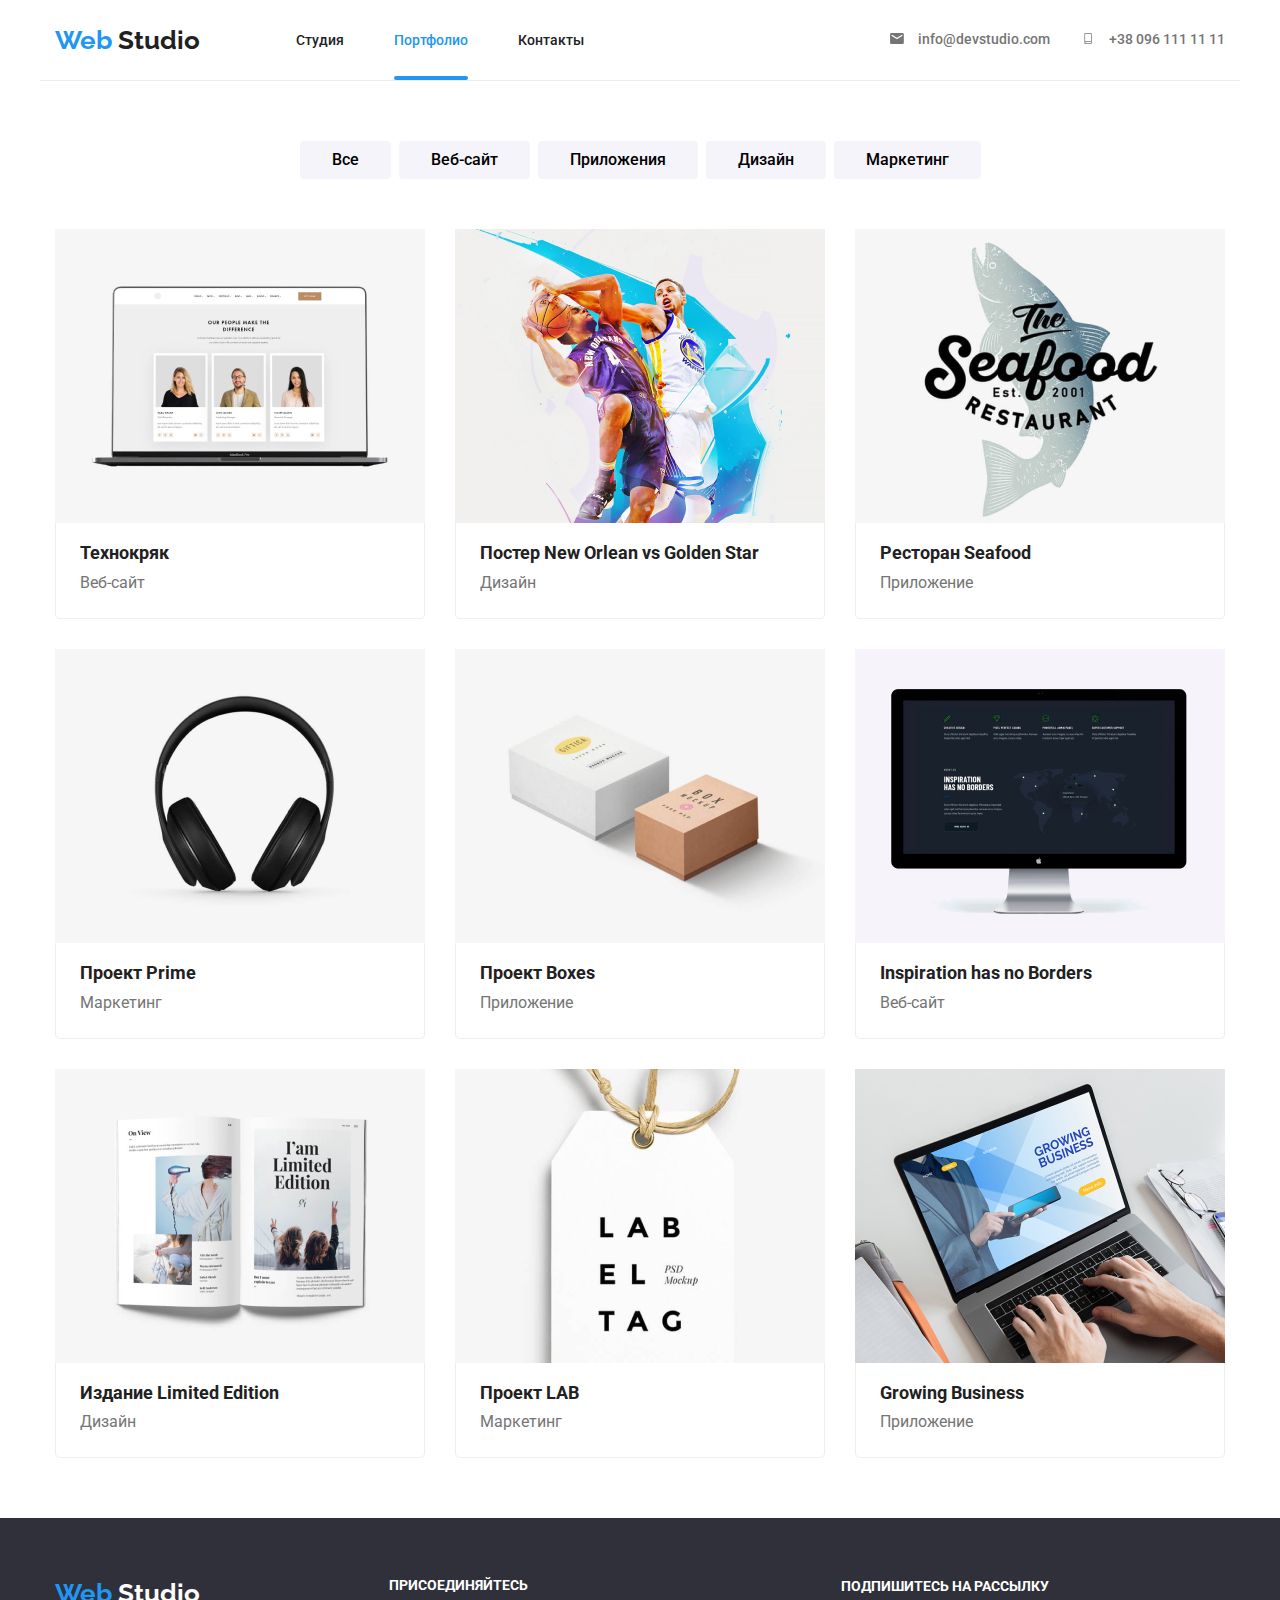
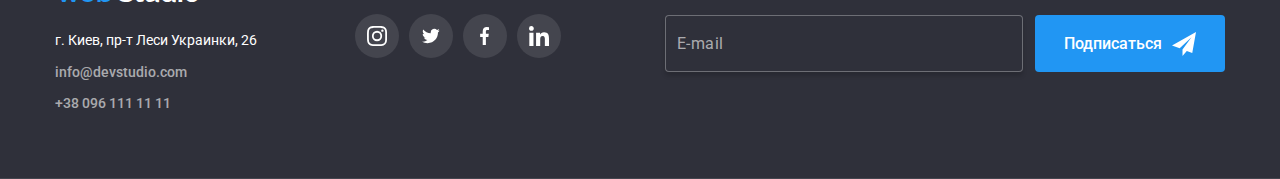
==== commit d003d567: "dz 08" ====
--- a/portfolio.html
+++ b/portfolio.html
@@ -8,49 +8,102 @@
       href="https://fonts.googleapis.com/css2?family=Raleway:wght@700&family=Roboto:wght@400;500;700;900&display=swap"
       rel="stylesheet"
     />
-    <!-- <link
+    <link
       href="https://cdnjs.cloudflare.com/ajax/libs/modern-normalize/0.6.0/modern-normalize.min.css"
       rel="stylesheet"
-    /> -->
-
-    <!-- <link href="./css/normalize.css" /> -->
+    />
+
+    <!-- <link rel="stylesheet" href="./css/normalize.css"/> -->
+    <!-- <link rel="stylesheet" href="./css/style.css" /> -->
     <link rel="stylesheet" href="./css/main.min.css" />
   </head>
+
   <body>
-    <header class="top-second">
-      <div class="conteiner">
-        <nav class="logo-nav">
+    <header class="top">
+      <div class="conteiner navigation">
+        <div class="logo-button">
           <a href="./" class="logo"
             >Web <span class="logo-color">Studio</span></a
           >
-          <!-- навігація -->
-          <ul class="site-nav">
-            <li class="item"><a href="./index.html" class="link">Студия</a></li>
+
+          <button
+            type="button"
+            class="menu-button"
+            aria-expanded="false"
+            aria-controls="menu-container"
+            data-menu-button
+          >
+            <svg
+              width="40"
+              height="40"
+              aria-label="переключатель мобильное меню"
+              class="button-mobile"
+              aria-expanded="false"
+            >
+              <use
+                class="icon-cross"
+                href="./images/symbol-defs.svg#icon-close"
+              ></use>
+              <use
+                class="icon-menu"
+                href="./images/symbol-defs.svg#icon-menu"
+              ></use>
+            </svg>
+          </button>
+          <!-- <button 
+        button-type="button" 
+        class="menu-button" 
+        aria-expanded="false" 
+        aria-controls="menu-container" 
+        data-menu-button>
+        
+
+          <svg 
+          class="menu-svg"
+           width="40px" 
+           heigh="40px" 
+           aria-label="Кнопка мобильного меню" 
+           aria-expanded="false"
+           >
+            <use class="icon-close" href="./images/symbol-defs.svg#icon-close"></use>
+            <use class="icon-menu" href="./images/symbol-defs.svg#icon-menu"></use>
+            
+          </svg>
+        </button> -->
+        </div>
+        <div class="mobile-menu is-open" data-menu="">
+          <nav class="logo-nav">
+            <!-- навігація -->
+            <ul class="site-nav">
+              <li class="item">
+                <a href="./index.html" class="link">Студия</a>
+              </li>
+              <li class="item">
+                <a href="./portfolio.html" class="link-active">Портфолио</a>
+              </li>
+              <li class="item"><a href="#" class="link">Контакты</a></li>
+            </ul>
+          </nav>
+          <!-- контакти -->
+          <ul class="authorise-nav">
             <li class="item">
-              <a href="./portfolio.html" class="link-active">Портфолио</a>
-            </li>
-            <li class="item"><a href="#" class="link">Контакты</a></li>
+              <a href="mailto:info@devstudio.com" class="link">
+                <svg class="mail" width="16px" heigh="11.2px">
+                  <use href="./images/symbol-defs.svg#icon-envelope"></use>
+                </svg>
+                info@devstudio.com
+              </a>
+            </li>
+            <li class="item">
+              <a href="tel:+380961111111" class="link">
+                <svg class="mail" width="10px" heigh="14.94px">
+                  <use href="./images/symbol-defs.svg#icon-smartphone"></use>
+                </svg>
+                +38 096 111 11 11</a
+              >
+            </li>
           </ul>
-        </nav>
-        <!-- контакти -->
-        <ul class="authorise-nav">
-          <li class="item">
-            <a href="mailto:info@devstudio.com" class="link">
-              <svg class="mail" width="16px" heigh="11.2px">
-                <use href="./images/symbol-defs.svg#envelope"></use>
-              </svg>
-              info@devstudio.com
-            </a>
-          </li>
-          <li class="item">
-            <a href="tel:+380961111111" class="link">
-              <svg class="mail" width="10px" heigh="14.94px">
-                <use href="./images/symbol-defs.svg#smartphone"></use>
-              </svg>
-              +38 096 111 11 11</a
-            >
-          </li>
-        </ul>
+        </div>
       </div>
     </header>
 
--- a/css/main.min.css
+++ b/css/main.min.css
@@ -1,2 +1,2 @@
-.logo,.link-active,.item .link,.logo-footer,.link,.button-list,.section-heading,.portfolio-card{text-decoration:none}.site-nav,.authorise-nav,.menu-svg,.advantage,.advantages,.peculiarity,.section-team,.employee,.section-workers,.workers-text,.social-links,.regular-clients,.customers,.text-address,.footer-link,.join-text,.comments,.section-filter,.portfolio .filter,.section-speech,.examples{list-style:none;padding:0;margin:0}.conteiner{padding-left:15px;padding-right:15px;margin-left:auto;margin-right:auto;outline:1px solid blue}@media screen and (min-width: 480px){.conteiner{width:480px}}@media screen and (min-width: 768px){.conteiner{width:768px}}@media screen and (min-width: 1200px){.conteiner{width:1200px}}.logo{font-family:raleway;font-weight:700;font-size:26px;line-height:1.11;letter-spacing:3%;text-align:center;color:#2196f3}@media screen and (max-width: 767px){.logo{padding-top:24px;padding-bottom:25px;margin-right:85px}}@media screen and (max-width: 1199px){.logo{padding-top:26px;padding-bottom:26px}}@media screen and (min-width: 1200px){.logo{margin-right:84px}}.logo-color{color:#212121}.logo-nav{display:-webkit-box;display:-ms-flexbox;display:flex}@media screen and (max-width: 767px){.logo-nav{-webkit-box-pack:center;-ms-flex-pack:center;justify-content:center;text-align:center}}@media screen and (min-width: 768px) and (max-width: 1199px){.logo-nav{margin-right:84px}}.logo-nav,.logo:hover,.logo:focus{color:#2196f3}.top{position:relative;padding:0;background-color:#fff;color:#212121}@media screen and (min-width: 768px){.navigation{display:-webkit-box;display:-ms-flexbox;display:flex}}@media screen and (max-width: 1199px){.navigation{-webkit-box-pack:justify;-ms-flex-pack:justify;justify-content:space-between}}@media screen and (min-width: 1200px){.navigation{-webkit-box-align:center;-ms-flex-align:center;align-items:center;-webkit-box-pack:justify;-ms-flex-pack:justify;justify-content:space-between}}@media screen and (min-width: 768px){.mobile-menu{display:-webkit-box;display:-ms-flexbox;display:flex;-webkit-box-align:center;-ms-flex-align:center;align-items:center}}@media screen and (max-width: 767px){.mobile-menu{position:absolute;background-color:#fff;width:100%;width:100%;padding-top:60px;padding-bottom:60px;-webkit-box-align:center;-ms-flex-align:center;align-items:center;-webkit-box-pack:center;-ms-flex-pack:center;justify-content:center}}@media screen and (min-width: 768px) and (max-width: 1199px){.mobile-menu{padding:0}}@media screen and (min-width: 1200px){.mobile-menu{-webkit-box-pack:justify;-ms-flex-pack:justify;justify-content:space-between}}.site-nav .link:hover,.site-nav .link:focus{color:#2196f3}@media screen and (min-width: 768px){.site-nav{display:-webkit-box;display:-ms-flexbox;display:flex}}@media screen and (min-width: 1200px){.site-nav{margin-right:305px}}@media screen and (max-width: 767px){.site-nav .item:not(:first-child){padding-top:40px}}@media screen and (min-width: 768px){.site-nav .item:not(:last-child){margin-right:50px}}.site-nav .link,.link-active{position:relative;color:#212121;font-weight:500;font-family:roboto,sans-serif;font-size:14px;letter-spacing:2%;display:block;-webkit-transition:color 250ms cubic-bezier(0.4, 0, 0.2, 1),background-color 250ms cubic-bezier(0.4, 0, 0.2, 1);transition:color 250ms cubic-bezier(0.4, 0, 0.2, 1),background-color 250ms cubic-bezier(0.4, 0, 0.2, 1)}@media screen and (min-width: 768px) and (max-width: 1199px){.site-nav .link,.link-active{padding-top:32px;padding-bottom:32px}}@media screen and (min-width: 1200px){.site-nav .link,.link-active{padding-top:32px;padding-bottom:32px}}.link-active{color:#2196f3}@media screen and (max-width: 767px){.link-active{padding-bottom:8px}}.authorise-nav .link{font-family:roboto,sans-serif;color:#757575;font-weight:500;font-size:14px;line-height:1.14;letter-spacing:2%;-webkit-transition:color 250ms cubic-bezier(0.4, 0, 0.2, 1);transition:color 250ms cubic-bezier(0.4, 0, 0.2, 1);-webkit-box-align:center;-ms-flex-align:center;align-items:center;-webkit-box-pack:center;-ms-flex-pack:center;justify-content:center}.authorise-nav .item{-webkit-box-align:center;-ms-flex-align:center;align-items:center;-webkit-box-pack:center;-ms-flex-pack:center;justify-content:center}@media screen and (max-width: 767px){.authorise-nav .item:not(:last-child){margin-bottom:16px}}@media screen and (min-width: 768px) and (max-width: 1199px){.authorise-nav .item:not(:last-child){margin-bottom:10px}}@media screen and (min-width: 1200px){.authorise-nav .item{padding-top:32px;padding-bottom:32px}.authorise-nav .item:not(:last-child){margin-right:30px}}.authorise-nav{display:-webkit-box;display:-ms-flexbox;display:flex;-webkit-box-orient:vertical;-webkit-box-direction:normal;-ms-flex-direction:column;flex-direction:column}.authorise-nav .link:hover,.authorise-nav .link:focus{color:#2196f3}@media screen and (max-width: 767px){.authorise-nav{margin-top:60px;-webkit-box-align:center;-ms-flex-align:center;align-items:center}}@media screen and (min-width: 1200px){.authorise-nav{margin-left:auto;-webkit-box-orient:horizontal;-webkit-box-direction:normal;-ms-flex-direction:row;flex-direction:row}}.item .link{display:inline-block}@media screen and (min-width: 1200px){.item .link{display:block}}.mail{width:16px;height:11px;margin-right:10px;fill:currentColor}.link-active::after{content:"";position:absolute;-webkit-box-align:baseline;-ms-flex-align:baseline;align-items:baseline;width:100%;height:4px;bottom:0;left:0;background:#2196f3;border-radius:2px}@media screen and (max-width: 767px){.menu-button{display:-webkit-inline-box;display:-ms-inline-flexbox;display:inline-flex;padding:0;margin:0;border:0;border:solid 2px red;background-color:#fff;-webkit-transition:fill 250ms cubic-bezier(0.4, 0, 0.2, 1);transition:fill 250ms cubic-bezier(0.4, 0, 0.2, 1);cursor:pointer}.menu-button:hover{fill:#2196f3;-webkit-transition:fill 250ms cubic-bezier(0.4, 0, 0.2, 1);transition:fill 250ms cubic-bezier(0.4, 0, 0.2, 1)}.menu-button .icon-close{display:none}}@media screen and (min-width: 768px){.menu-button{display:none}}.menu-button .is-open .icon-close{display:block}.menu-button .is-open .icon-menu{display:none}.hero{height:600px;max-width:1600px;margin:0;margin-right:auto;margin-left:auto;text-align:center;background-image:-webkit-gradient(linear, left top, left bottom, from(rgba(47,48,58,0.8)), to(rgba(47,48,58,0.8))),url("../images/Header img.jpg");background-image:linear-gradient(rgba(47,48,58,0.8), rgba(47,48,58,0.8)),url("../images/Header img.jpg");background-repeat:no-repeat;background-position:center;background-size:cover}.section-hero{text-align:center;font-weight:900;letter-spacing:6%;text-transform:uppercase;text-align:center;color:#fff;font-family:roboto,sans-serif;margin:0}@media screen and (max-width: 1199px){.section-hero{font-size:26px;line-height:1.62;height:84px;padding-top:118px;margin:0px 0px 30px 0px}}@media screen and (min-width: 1200px){.section-hero{padding-top:200px;margin-bottom:30px;font-size:44px;line-height:1.36}}.button-main{display:inline-block;background-color:#2196f3;color:#fff;font-family:roboto;text-align:inherit;font-weight:700;font-size:16px;line-height:1.88;min-width:200px;height:50px;top:430px;border:0;border-color:none;border-radius:4px;padding:10px 32px;margin:0;cursor:pointer;-webkit-transition:color 250ms cubic-bezier(0.4, 0, 0.2, 1),background-color 250ms cubic-bezier(0.4, 0, 0.2, 1),border 250ms cubic-bezier(0.4, 0, 0.2, 1);transition:color 250ms cubic-bezier(0.4, 0, 0.2, 1),background-color 250ms cubic-bezier(0.4, 0, 0.2, 1),border 250ms cubic-bezier(0.4, 0, 0.2, 1)}.button-main:hover,.button-main:focus{color:#2196f3;background-color:#fff;border:1px solid #2196f3}.our-advantage{padding-top:60px;padding-bottom:60px}@media screen and (min-width: 768px){.advantage{display:-webkit-box;display:-ms-flexbox;display:flex;-ms-flex-wrap:wrap;flex-wrap:wrap;margin:-15px}}@media screen and (min-width: 1140px){.advantage{display:-webkit-box;display:-ms-flexbox;display:flex;-ms-flex-line-pack:center;align-content:center;-ms-flex-wrap:nowrap;flex-wrap:nowrap}}.advantages{width:100%}@media screen and (min-width: 768px){.advantages{width:calc((100% - 2 * 30px) / 2);margin:15px}}@media screen and (min-width: 1200px){.advantages{width:25%}}@media screen and (max-width: 767px){.advantages:not(:last-child){margin-bottom:30px}}.icon-svg{display:-webkit-inline-box;display:-ms-inline-flexbox;display:inline-flex;width:100%;height:120px;margin-bottom:30px;background-color:#f5f4fa;border-radius:4%;-webkit-box-pack:center;-ms-flex-pack:center;justify-content:center;-webkit-box-align:center;-ms-flex-align:center;align-items:center}@media screen and (min-width: 480px){.icon-advantag{width:100%;display:-webkit-box;display:-ms-flexbox;display:flex;border-radius:4%}}.section-caption{color:#212121;font-family:roboto,sans-serif;font-weight:700;font-size:14px;line-height:1.14;margin:0px 0px 10px 0px;text-transform:uppercase}@media screen and (max-width: 767px){.section-caption{text-align:center}}.text-caption{font-family:roboto,sans-serif;font-size:14px;line-height:1.71;color:#757575}@media screen and (max-width: 1169px){.featcher{display:none}}.featcher .conteiner{padding-top:94px;padding-bottom:94px;border-top:1px solid #ececec}.section-tittle{font-weight:700;font-size:28px;font-family:roboto,sans-serif;line-height:1.17;text-align:center;color:#212121;margin:0;margin-bottom:30px}@media screen and (min-width: 1200px){.section-tittle{line-height:1.31;font-size:36px;margin-bottom:50px}}.featchers{text-align:center;margin:0;padding:0;display:-webkit-box;display:-ms-flexbox;display:flex;-ms-flex-line-pack:center;align-content:center;-ms-flex-wrap:nowrap;flex-wrap:nowrap}.featchers .peculiarity+.peculiarity{margin-left:30px}.peculiarity{position:relative;width:370px;height:294px}.peculiarity .peculiarity-img{display:block}.featchers-text{position:absolute;font-family:roboto,sans-serif;bottom:0;right:0;width:370px;height:70px;padding:0;margin:0;background:rgba(47,48,58,0.8)}.featchers .products{color:#fff;font-weight:700;font-size:14px;line-height:1.14;text-transform:uppercase;margin:0}.products{padding:27px 82px 27px 83px}.team{background-color:#f5f4fa;text-align:center;line-height:1.9}.section-team{-ms-flex-line-pack:center;align-content:center}@media screen and (min-width: 768px){.section-team{display:-webkit-box;display:-ms-flexbox;display:flex;-ms-flex-wrap:wrap;flex-wrap:wrap;margin:-15px}}@media screen and (min-width: 1200px){.section-team{display:-webkit-box;display:-ms-flexbox;display:flex;-ms-flex-line-pack:center;align-content:center;-ms-flex-wrap:nowrap;flex-wrap:nowrap}}.employee{border-radius:4px;background-color:#fff;cursor:pointer;-webkit-box-shadow:0px 2px 1px rgba(0,0,0,0.2),0px 1px 1px rgba(0,0,0,0.14),0px 1px 3px rgba(0,0,0,0.12);box-shadow:0px 2px 1px rgba(0,0,0,0.2),0px 1px 1px rgba(0,0,0,0.14),0px 1px 3px rgba(0,0,0,0.12)}@media screen and (min-width: 768px){.employee{width:calc((100% - 2 * 30px) / 2);margin:15px}}@media screen and (min-width: 1200px){.employee{width:25%}}@media screen and (max-width: 767px){.employee:not(:last-child){margin-bottom:30px}}.thumb{height:320px;outline:solid red}@media screen and (min-width: 768px){.thumb{height:260px}}.thumb .img{display:block;width:100%;height:100%;-o-object-fit:cover;object-fit:cover;-o-object-position:top;object-position:top}.section-workers{font-family:roboto,sans-serif;font-weight:500;font-size:16px;line-height:1.19;margin-bottom:10px;text-align:center}.workers-text{font-family:roboto,sans-serif;color:#757575;font-size:16px;line-height:1.19;margin-bottom:16px}.links-item .social{display:-webkit-box;display:-ms-flexbox;display:flex;width:44px;height:44px;border-radius:50%;-webkit-box-pack:center;-ms-flex-pack:center;justify-content:center;-webkit-box-align:center;-ms-flex-align:center;align-items:center;color:#fff;-webkit-transition:color 250ms cubic-bezier(0.4, 0, 0.2, 1);transition:color 250ms cubic-bezier(0.4, 0, 0.2, 1)}.links-item .social:hover,.links-item .social:focus{background-color:#2196f3;-webkit-transition:background-color 250ms cubic-bezier(0.4, 0, 0.2, 1);transition:background-color 250ms cubic-bezier(0.4, 0, 0.2, 1)}.links-item .icon-worker{fill:#757575;-webkit-transition:fill 250ms cubic-bezier(0.4, 0, 0.2, 1);transition:fill 250ms cubic-bezier(0.4, 0, 0.2, 1)}.social:hover .icon-worker,.social:focus .icon-worker{fill:#fff;-webkit-transition:fill 250ms cubic-bezier(0.4, 0, 0.2, 1);transition:fill 250ms cubic-bezier(0.4, 0, 0.2, 1)}.social-links{display:-webkit-box;display:-ms-flexbox;display:flex;-webkit-box-pack:center;-ms-flex-pack:center;justify-content:center}@media screen and (min-width: 768px){.social-links{padding-right:74px;padding-bottom:24px;padding-left:74px}}@media screen and (min-width: 1200px){.social-links{padding-right:31px;padding-bottom:24px;padding-left:32px}}.clients{padding:0;padding-bottom:60px;padding-top:60px}@media screen and (min-width: 1200px){.clients{padding-bottom:94px;padding-top:94px}}.regular-clients{display:-webkit-box;display:-ms-flexbox;display:flex;-ms-flex-wrap:wrap;flex-wrap:wrap;-webkit-box-pack:center;-ms-flex-pack:center;justify-content:center}.img{fill:#afb1b8;-webkit-transition:fill 250ms cubic-bezier(0.4, 0, 0.2, 1);transition:fill 250ms cubic-bezier(0.4, 0, 0.2, 1)}.customers{display:-webkit-box;display:-ms-flexbox;display:flex;-webkit-box-pack:center;-ms-flex-pack:center;justify-content:center;-webkit-box-align:center;-ms-flex-align:center;align-items:center;border:1px solid #afb1b8;border-radius:4px;height:90px;cursor:pointer;-webkit-transition:border 250ms cubic-bezier(0.4, 0, 0.2, 1);transition:border 250ms cubic-bezier(0.4, 0, 0.2, 1)}.customers:hover,.customers:focus{border-color:#2196f3}@media screen and (max-width: 767px){.customers:nth-child(odd){margin-right:30px}.customers:not(:nth-last-child(-n+2)){margin-bottom:30px}.customers{width:calc((100% - 30px) / 2)}}@media screen and (min-width: 768px) and (max-width: 1199px){.customers:not(:nth-child(3n)){margin-right:30px}.customers:not(:nth-last-child(-n+3)){margin-bottom:30px}.customers{width:calc((100% - 60px) / 3)}}@media screen and (min-width: 1200px){.customers{width:calc((100% - 150px) / 6)}.customers:not(:last-child){margin-right:30px}}.img-link:hover .img,.img-link:focus .img{fill:#2196f3}.logo-footer{font-family:Raleway, sans-serif;font-weight:700;margin-bottom:20px;color:#2196f3}.logo-footer:hover,.logo-footer:focus{color:#2196f3;-webkit-transition:-webkit-transform 250ms cubic-bezier(0.4, 0, 0.2, 1);transition:-webkit-transform 250ms cubic-bezier(0.4, 0, 0.2, 1);transition:transform 250ms cubic-bezier(0.4, 0, 0.2, 1);transition:transform 250ms cubic-bezier(0.4, 0, 0.2, 1), -webkit-transform 250ms cubic-bezier(0.4, 0, 0.2, 1)}@media screen and (max-width: 1199px){.logo-footer{font-size:24px;line-height:1.17}}@media screen and (min-width: 1200px){.logo-footer{font-size:26px;line-height:1.19}}.logo-footer span{color:#fff}@media screen and (min-width: 1200px){.address-invitation{display:-webkit-box;display:-ms-flexbox;display:flex}}.bottom-address{display:-webkit-box;display:-ms-flexbox;display:flex;-webkit-box-orient:vertical;-webkit-box-direction:normal;-ms-flex-direction:column;flex-direction:column;margin-bottom:60px}@media screen and (max-width: 1199px){.bottom-address{-webkit-box-pack:center;-ms-flex-pack:center;justify-content:center;-webkit-box-align:center;-ms-flex-align:center;align-items:center}}@media screen and (min-width: 768px) and (max-width: 1199px){.bottom-address{margin-right:165px}}@media screen and (min-width: 1200px){.bottom-address{margin-bottom:0;margin-right:69px;width:231px}}address{color:#fff;font-size:14px;font-style:normal;line-height:1.66;font-family:roboto,sans-serif}.text-address{margin-bottom:8px}.authorise-nav-footer .link{color:rgba(255,255,255,0.6);font-weight:500;font-size:14px;line-height:1.14;-webkit-transition:color 250ms cubic-bezier(0.4, 0, 0.2, 1);transition:color 250ms cubic-bezier(0.4, 0, 0.2, 1)}.authorise-nav-footer .link:hover,.authorise-nav-footer .link:focus{color:#2196f3}@media screen and (max-width: 1199px){.authorise-nav-footer .link{display:-webkit-box;display:-ms-flexbox;display:flex;-webkit-box-orient:vertical;-webkit-box-direction:normal;-ms-flex-direction:column;flex-direction:column;-webkit-box-align:center;-ms-flex-align:center;align-items:center}}.authorise-nav-footer{margin:0;padding:0}.footer-link:not(:last-child){margin-bottom:8px}.footer-form{display:-webkit-box;display:-ms-flexbox;display:flex}@media screen and (max-width: 1199px){.footer-form{-webkit-box-orient:vertical;-webkit-box-direction:normal;-ms-flex-direction:column;flex-direction:column;-webkit-box-pack:center;-ms-flex-pack:center;justify-content:center;-webkit-box-align:center;-ms-flex-align:center;align-items:center}}.join-text{padding-bottom:21px;font-weight:700;font-size:14px;text-transform:uppercase;color:#fff;font-family:roboto,sans-serif;text-align:center}.footer-label{position:relative}@media screen and (max-width: 1199px){.footer-label{max-width:450px;width:100%}}@media screen and (min-width: 1200px){.footer-label{display:-webkit-box;display:-ms-flexbox;display:flex;margin-right:12px;width:358px}}.input-mail{width:100%;border:1px solid rgba(255,255,255,0.3);-webkit-box-shadow:0px 4px 4px rgba(0,0,0,0.15);box-shadow:0px 4px 4px rgba(0,0,0,0.15);border-radius:4px;padding:0;padding:18px 12px;background-color:#2f303a;font-family:roboto,sans-serif;outline:none}.mail-text{position:absolute;font-family:roboto,sans-serif;font-size:16px;letter-spacing:0.03em;color:rgba(255,255,255,0.6);padding:0;top:50%;left:12px;-webkit-transform:translateY(-50%);transform:translateY(-50%);margin:0;-webkit-transition:-webkit-transform 250ms cubic-bezier(0.4, 0, 0.2, 1);transition:-webkit-transform 250ms cubic-bezier(0.4, 0, 0.2, 1);transition:transform 250ms cubic-bezier(0.4, 0, 0.2, 1);transition:transform 250ms cubic-bezier(0.4, 0, 0.2, 1), -webkit-transform 250ms cubic-bezier(0.4, 0, 0.2, 1)}.footer-label:focus-within>.mail-text{color:#2196f3;-webkit-transform:translateY(-250%);transform:translateY(-250%)}.input-mail:not(:placeholder-shown)+.mail-text{color:#2196f3;-webkit-transform:translateY(-250%);transform:translateY(-250%)}.button-subscription{display:-webkit-box;display:-ms-flexbox;display:flex;padding:10px 62px 10px 29px;margin-top:20px;font-weight:500;font-size:16px;line-height:1.88;border-radius:4px;border:0;font-family:Roboto, sans-serif;color:#fff;background-color:#2196f3;-webkit-box-align:center;-ms-flex-align:center;align-items:center;cursor:pointer;-webkit-transition:color 250ms cubic-bezier(0.4, 0, 0.2, 1),background-color 250ms cubic-bezier(0.4, 0, 0.2, 1);transition:color 250ms cubic-bezier(0.4, 0, 0.2, 1),background-color 250ms cubic-bezier(0.4, 0, 0.2, 1)}.button-subscription:focus,.button-subscription:hover{background-color:#fff;color:#2196f3}@media screen and (min-width: 1200px){.button-subscription{margin:0}}.button-subscription:focus .button-icon,.button-subscription:hover .button-icon{fill:#2196f3}.button-icon{margin-left:10px;fill:#fff;-webkit-transition:fill 250ms cubic-bezier(0.4, 0, 0.2, 1);transition:fill 250ms cubic-bezier(0.4, 0, 0.2, 1)}footer{background-color:#2f303a;margin:0;padding:0}@media screen and (min-width: 768px) and (max-width: 1199px){.address-invitation{display:-webkit-box;display:-ms-flexbox;display:flex;-ms-flex-pack:distribute;justify-content:space-around}}.link-item .social{display:-webkit-box;display:-ms-flexbox;display:flex;-webkit-box-pack:center;-ms-flex-pack:center;justify-content:center;-webkit-box-align:center;-ms-flex-align:center;align-items:center;width:44px;height:44px;border-radius:50%;color:#757575;cursor:pointer}.link-item .social:hover,.link-item .social:focus{background-color:#2196f3;-webkit-transition:background-color 250ms cubic-bezier(0.4, 0, 0.2, 1);transition:background-color 250ms cubic-bezier(0.4, 0, 0.2, 1)}.link-item:not(:last-child){margin-right:10px}.bottom{-webkit-box-align:baseline;-ms-flex-align:baseline;align-items:baseline;margin-right:auto;margin-left:auto;padding:0;border-bottom:1px solid rgba(255,255,255,0.1)}.foot{padding-top:60px;padding-bottom:60px}@media screen and (min-width: 1200px){.foot{display:-webkit-box;display:-ms-flexbox;display:flex;-webkit-box-pack:justify;-ms-flex-pack:justify;justify-content:space-between}}.footer-invitation{display:-webkit-box;display:-ms-flexbox;display:flex;-webkit-box-orient:vertical;-webkit-box-direction:normal;-ms-flex-direction:column;flex-direction:column;-webkit-box-align:center;-ms-flex-align:center;align-items:center;margin-bottom:60px}.invitation{color:#fff;font-family:roboto,sans-serif;font-weight:700;font-size:14px;line-height:1.14;text-transform:uppercase;margin:0;padding-bottom:20px}.invitation-links{display:-webkit-box;display:-ms-flexbox;display:flex;margin:0;padding:0}.invitation-links .link-item{display:-webkit-box;display:-ms-flexbox;display:flex;-webkit-box-align:center;-ms-flex-align:center;align-items:center;border-radius:50%;width:44px;height:44px;background-position:center;background-color:rgba(255,255,255,0.1);background-repeat:no-repeat;-webkit-transition:background-color 250ms cubic-bezier(0.4, 0, 0.2, 1);transition:background-color 250ms cubic-bezier(0.4, 0, 0.2, 1)}.social-list:not(:last-child){margin-right:10px}.social{display:-webkit-box;display:-ms-flexbox;display:flex;-webkit-box-pack:center;-ms-flex-pack:center;justify-content:center;-webkit-box-align:center;-ms-flex-align:center;align-items:center}.icon{fill:#fff;-webkit-box-align:center;-ms-flex-align:center;align-items:center}.form{background:#fff;-webkit-box-shadow:0px 2px 1px rgba(0,0,0,0.2),0px 1px 1px rgba(0,0,0,0.14),0px 1px 3px rgba(0,0,0,0.12);box-shadow:0px 2px 1px rgba(0,0,0,0.2),0px 1px 1px rgba(0,0,0,0.14),0px 1px 3px rgba(0,0,0,0.12);border-radius:4px;max-width:450px;width:100%;position:relative;top:94px;left:15px;top:50%;left:50%;-webkit-transform:translate(-50%, -50%);transform:translate(-50%, -50%)}@media screen and (min-width: 1200px){.form{width:528px}}.backdrop{position:fixed;top:0;left:0;visibility:visible;opacity:1;width:100%;height:100%;background-color:rgba(0,0,0,0.2);-webkit-transition:background-color 250ms cubic-bezier(0.4, 0, 0.2, 1),visibility 250ms cubic-bezier(0.4, 0, 0.2, 1),opacity 250ms cubic-bezier(0.4, 0, 0.2, 1);transition:background-color 250ms cubic-bezier(0.4, 0, 0.2, 1),visibility 250ms cubic-bezier(0.4, 0, 0.2, 1),opacity 250ms cubic-bezier(0.4, 0, 0.2, 1);overflow-y:scroll}.backdrop.is-hidden{pointer-events:none;opacity:0}.button-close{position:absolute;top:8px;right:8px;display:-webkit-box;display:-ms-flexbox;display:flex;width:30px;height:30px;-webkit-box-pack:center;-ms-flex-pack:center;justify-content:center;-webkit-box-align:center;-ms-flex-align:center;align-items:center;background:var(--hero-text-color);-webkit-box-shadow:0px 2px 1px rgba(0,0,0,0.2),0px 1px 1px rgba(0,0,0,0.14),0px 1px 3px rgba(0,0,0,0.12);box-shadow:0px 2px 1px rgba(0,0,0,0.2),0px 1px 1px rgba(0,0,0,0.14),0px 1px 3px rgba(0,0,0,0.12);border-radius:50%;border:0;cursor:pointer;-webkit-transition:-webkit-transform 250ms cubic-bezier(0.4, 0, 0.2, 1);transition:-webkit-transform 250ms cubic-bezier(0.4, 0, 0.2, 1);transition:transform 250ms cubic-bezier(0.4, 0, 0.2, 1);transition:transform 250ms cubic-bezier(0.4, 0, 0.2, 1), -webkit-transform 250ms cubic-bezier(0.4, 0, 0.2, 1)}.button-close:focus,.button-close:hover{background-color:#2196f3;fill:#fff}.button-form{display:inline-block;background-color:#2196f3;color:#fff;font-family:roboto,sans-serif;text-align:inherit;font-weight:700;font-size:16px;line-height:1.88;min-width:200px;height:50px;top:430px;border:0;border-radius:4px;cursor:pointer;padding:10px 55px;margin:0;-webkit-transition:color 250ms cubic-bezier(0.4, 0, 0.2, 1),background-color 250ms cubic-bezier(0.4, 0, 0.2, 1),border 250ms cubic-bezier(0.4, 0, 0.2, 1);transition:color 250ms cubic-bezier(0.4, 0, 0.2, 1),background-color 250ms cubic-bezier(0.4, 0, 0.2, 1),border 250ms cubic-bezier(0.4, 0, 0.2, 1)}.button-form:hover,.button-form:focus{background-color:#fff;color:#2196f3;border:1px solid #2196f3}.button-submit{display:-webkit-box;display:-ms-flexbox;display:flex;-webkit-box-pack:center;-ms-flex-pack:center;justify-content:center;padding:30px 164px 40px}.form-elements{padding:0 40px 20px 40px;margin:0}.topic{font-family:roboto,sans-serif;font-style:normal;font-weight:bold;font-size:20px;line-height:23px;text-align:center;letter-spacing:0.03em;color:#212121;margin:0;padding:40px;padding-bottom:30px}.forma-fild{position:relative;display:-webkit-box;display:-ms-flexbox;display:flex;padding:0}.forma-fild:not(:last-child){margin-bottom:28px}.forma-input{width:100%;border:1px solid rgba(33,33,33,0.2);border-radius:4px;padding:0;padding:12px 42px}.forma-input:hover,.forma-input:focus{border-color:#2196f3;outline:none}.forma-name{position:absolute;font-family:Roboto;font-size:14px;letter-spacing:0.01em;color:#757575;padding:0;top:50%;left:42px;-webkit-transform:translateY(-50%);transform:translateY(-50%);margin:0;-webkit-transition:-webkit-transform 250ms cubic-bezier(0.4, 0, 0.2, 1);transition:-webkit-transform 250ms cubic-bezier(0.4, 0, 0.2, 1);transition:transform 250ms cubic-bezier(0.4, 0, 0.2, 1);transition:transform 250ms cubic-bezier(0.4, 0, 0.2, 1), -webkit-transform 250ms cubic-bezier(0.4, 0, 0.2, 1)}.forma-fild:focus-within .forma-name{-webkit-transform:translate(-30px, -250%);transform:translate(-30px, -250%);color:#2196f3}.forma-input:not(:placeholder-shown)+.forma-name{-webkit-transform:translate(-30px, -250%);transform:translate(-30px, -250%);color:#2196f3;border-color:#2196f3}.icon-forma{position:absolute;top:50%;left:12px;-webkit-transform:translateY(-50%);transform:translateY(-50%)}.forma-fild:focus-within .icon-forma{fill:#2196f3;border-color:#2196f3}.comments{position:relative;width:100%;min-height:120px}.comments-name{position:absolute;font-family:Roboto;font-size:14px;letter-spacing:0.01em;color:#757575;top:12px;left:16px;-webkit-transition:-webkit-transform 250ms cubic-bezier(0.4, 0, 0.2, 1);transition:-webkit-transform 250ms cubic-bezier(0.4, 0, 0.2, 1);transition:transform 250ms cubic-bezier(0.4, 0, 0.2, 1);transition:transform 250ms cubic-bezier(0.4, 0, 0.2, 1), -webkit-transform 250ms cubic-bezier(0.4, 0, 0.2, 1)}.comments-fild{display:block;resize:none;width:100%;height:120px;margin:0;border:1px solid rgba(33,33,33,0.2);border-radius:4px}.comments-fild:focus{border-color:#2196f3;outline:none}.comments:focus-within>.comments-name{color:#2196f3;-webkit-transform:translateY(-200%);transform:translateY(-200%)}.comments-fild:not(:placeholder-shown)+.comments-name{-webkit-transform:translateY(-200%);transform:translateY(-200%);color:#2196f3}.checkbox-fild{margin-bottom:30px}.agreement{color:#2196f3;text-decoration:underline}.checkbox-label{display:-webkit-box;display:-ms-flexbox;display:flex;-webkit-box-align:center;-ms-flex-align:center;align-items:center;font-family:roboto,sans-serif;font-size:14px;line-height:1.71;font-weight:400;color:#757575;padding:0 52px 0 51px}.checkbox{position:absolute;width:1px;height:1px;margin:-1px;border:0;padding:0;clip:rect(0 0 0 0);overflow:hidden}.checkbox-icon{display:inline-block;width:15px;height:15px;border:2px solid #212121;border-radius:4px;margin-right:8px;cursor:pointer}.checkbox:checked+.checkbox-icon{border-color:transparent;background-color:#2196f3;background-image:url("../images/icon-check.svg");background-size:contain;background-origin:border-box;-webkit-transition:background-color 250ms cubic-bezier(0.4, 0, 0.2, 1);transition:background-color 250ms cubic-bezier(0.4, 0, 0.2, 1)}.section-filter{font-family:roboto,sans-serif;font-size:16px;line-height:1.88;text-align:left;color:#757575}.portfolio .filter{display:-webkit-box;display:-ms-flexbox;display:flex;min-width:73px;margin-bottom:50px;font-weight:500;font-size:16px;line-height:1.62;-ms-flex-wrap:wrap;flex-wrap:wrap}@media screen and (max-width: 767px){.portfolio .filter{-webkit-box-pack:start;-ms-flex-pack:start;justify-content:flex-start}}@media screen and (min-width: 768px){.portfolio .filter{-webkit-box-pack:center;-ms-flex-pack:center;justify-content:center}}.photo{position:relative;overflow:hidden}.button-list.button-list:not(:last-child){margin-right:8px}@media screen and (max-width: 767px){.button-list{margin-bottom:15px}}.button-filter{padding:6px 32px;font-weight:500;font-size:16px;line-height:1.62;height:38px;border-radius:4px;border:0;text-align:center;font-family:roboto,sans-serif;background-color:#f5f4fa;-webkit-transition:color 250ms cubic-bezier(0.4, 0, 0.2, 1),background-color 250ms cubic-bezier(0.4, 0, 0.2, 1);transition:color 250ms cubic-bezier(0.4, 0, 0.2, 1),background-color 250ms cubic-bezier(0.4, 0, 0.2, 1)}.button-filter:hover,.button-filter:focus{color:#fff;background-color:#2196f3;-webkit-box-shadow:0px 2px 2px rgba(0,0,0,0.12),0px 1px 2px rgba(0,0,0,0.08),0px 3px 1px rgba(0,0,0,0.1);box-shadow:0px 2px 2px rgba(0,0,0,0.12),0px 1px 2px rgba(0,0,0,0.08),0px 3px 1px rgba(0,0,0,0.1)}.section-main{position:absolute;width:1px;height:1px;margin:-1px;border:0;padding:0;clip:rect(0 0 0 0);overflow:hidden}.portfolio .conteiner{padding-top:60px;padding-bottom:60px;border-top:1px solid #ececec}.photo{position:relative;overflow:hidden;height:auto;outline:solid red}.section-speech{position:absolute;top:0;left:0;font-weight:400;font-family:roboto,sans-serif;color:#fff;background-color:rgba(33,150,243,0.9);font-size:18px;line-height:1.56;text-align:left;-webkit-box-align:center;-ms-flex-align:center;align-items:center;display:block;padding:77px 24px;opacity:0;-webkit-transform:translateY(100%);transform:translateY(100%);-webkit-transition:-webkit-transform 250ms cubic-bezier(0.4, 0, 0.2, 1);transition:-webkit-transform 250ms cubic-bezier(0.4, 0, 0.2, 1);transition:transform 250ms cubic-bezier(0.4, 0, 0.2, 1);transition:transform 250ms cubic-bezier(0.4, 0, 0.2, 1), -webkit-transform 250ms cubic-bezier(0.4, 0, 0.2, 1)}@media screen and (min-width: 768px) and (max-width: 1199px){.section-speech{padding:49px 24px}}@media screen and (min-width: 1200px){.section-speech{padding:63px 24px}}.examples{display:-webkit-box;display:-ms-flexbox;display:flex;-ms-flex-wrap:wrap;flex-wrap:wrap}.swatch-item{display:block;border-radius:5px}.swatch-item:not(:last-child){margin-bottom:30px}@media screen and (min-width: 768px) and (max-width: 1199px){.swatch-item{width:calc((100% - 30px) / 2)}.swatch-item:nth-child(odd){margin-right:30px}}@media screen and (min-width: 1200px){.swatch-item{margin-right:30px}.swatch-item:nth-child(3n){margin-right:0}.swatch-item:nth-last-child(-n+3){margin-bottom:0}}.template{display:block;margin:0;max-width:100%;height:100%}.section-main{margin:0;display:none}.section-heading{margin:0;font-size:18px;font-family:roboto,sans-serif;color:#212121;margin-bottom:4px}.card{padding:20px 24px;border-right:1px solid #eeeeee;border-bottom:1px solid #eeeeee;border-left:1px solid #eeeeee;border-bottom-left-radius:5px;border-bottom-right-radius:5px}.portfolio-card{display:block}.portfolio-card:hover,.portfolio-card:focus{-webkit-box-shadow:1px 4px 6px rgba(0,0,0,0.16),0px 4px 4px rgba(0,0,0,0.06),0px 1px 1px rgba(0,0,0,0.12);box-shadow:1px 4px 6px rgba(0,0,0,0.16),0px 4px 4px rgba(0,0,0,0.06),0px 1px 1px rgba(0,0,0,0.12);-webkit-transition:-webkit-transform 250ms cubic-bezier(0.4, 0, 0.2, 1);transition:-webkit-transform 250ms cubic-bezier(0.4, 0, 0.2, 1);transition:transform 250ms cubic-bezier(0.4, 0, 0.2, 1);transition:transform 250ms cubic-bezier(0.4, 0, 0.2, 1), -webkit-transform 250ms cubic-bezier(0.4, 0, 0.2, 1)}.portfolio-card:hover .section-speech,.portfolio-card:focus .section-speech{-webkit-transform:translateY(0);transform:translateY(0);opacity:1}
+.logo,.link-active,.item .link,.logo-footer,.link,.button-list,.section-heading,.portfolio-card{text-decoration:none}.site-nav,.authorise-nav,.menu-svg,.advantage,.advantages,.peculiarity,.section-team,.employee,.section-workers,.workers-text,.social-links,.regular-clients,.customers,.text-address,.footer-link,.join-text,.comments,.section-filter,.portfolio .filter,.section-speech,.examples{list-style:none;padding:0;margin:0}.conteiner{padding-left:15px;padding-right:15px;margin-left:auto;margin-right:auto}@media screen and (min-width: 480px){.conteiner{width:480px}}@media screen and (min-width: 768px){.conteiner{width:768px}}@media screen and (min-width: 1200px){.conteiner{width:1200px}}.logo{font-family:raleway;font-weight:700;font-size:24px;line-height:1.16;letter-spacing:3%;color:#2196f3;padding-top:16px;padding-bottom:16px;margin-right:auto}@media screen and (min-width: 767px) and (max-width: 1199px){.logo{padding-top:26px;padding-bottom:26px}}@media screen and (min-width: 1200px){.logo{margin-right:84px;font-size:26px;line-height:1.11}}.logo-color{color:#212121}.logo-nav{display:-webkit-box;display:-ms-flexbox;display:flex}@media screen and (max-width: 767px){.logo-nav{-webkit-box-pack:center;-ms-flex-pack:center;justify-content:center;text-align:center}}@media screen and (min-width: 768px) and (max-width: 1199px){.logo-nav{margin-right:84px}}.logo-nav,.logo:hover,.logo:focus{color:#2196f3}.top{position:relative;background-color:#fff;color:#212121}@media screen and (min-width: 768px){.navigation{display:-webkit-box;display:-ms-flexbox;display:flex}}@media screen and (max-width: 1199px){.navigation{-webkit-box-pack:justify;-ms-flex-pack:justify;justify-content:space-between}}@media screen and (min-width: 1200px){.navigation{-webkit-box-align:center;-ms-flex-align:center;align-items:center;-webkit-box-pack:justify;-ms-flex-pack:justify;justify-content:space-between}}@media screen and (max-width: 767px){.mobile-menu{position:absolute;display:none;background-color:#fff;top:100%;left:0;width:100%;padding-top:60px;padding-bottom:60px;-webkit-box-align:center;-ms-flex-align:center;align-items:center;-webkit-box-pack:center;-ms-flex-pack:center;justify-content:center;z-index:1;-webkit-box-shadow:0px 1px 3px rgba(0,0,0,0.16),0px 2px 4px rgba(0,0,0,0.08),0px 4px 8px rgba(0,0,0,0.04);box-shadow:0px 1px 3px rgba(0,0,0,0.16),0px 2px 4px rgba(0,0,0,0.08),0px 4px 8px rgba(0,0,0,0.04)}.mobile-menu.is-open{display:block}}@media screen and (min-width: 768px){.mobile-menu{display:-webkit-box;display:-ms-flexbox;display:flex;-webkit-box-align:center;-ms-flex-align:center;align-items:center}}@media screen and (min-width: 768px) and (max-width: 1199px){.mobile-menu{padding:0}}@media screen and (min-width: 1200px){.mobile-menu{-webkit-box-pack:justify;-ms-flex-pack:justify;justify-content:space-between}}.site-nav .link:hover,.site-nav .link:focus{color:#2196f3}@media screen and (min-width: 768px){.site-nav{display:-webkit-box;display:-ms-flexbox;display:flex}}@media screen and (min-width: 1200px){.site-nav{margin-right:305px}}@media screen and (max-width: 767px){.site-nav .item:not(:first-child){padding-top:40px}}@media screen and (min-width: 768px){.site-nav .item:not(:last-child){margin-right:50px}}.site-nav .link,.link-active{position:relative;color:#212121;font-weight:500;font-family:roboto,sans-serif;font-size:14px;letter-spacing:2%;display:block;-webkit-transition:color 250ms cubic-bezier(0.4, 0, 0.2, 1),background-color 250ms cubic-bezier(0.4, 0, 0.2, 1);transition:color 250ms cubic-bezier(0.4, 0, 0.2, 1),background-color 250ms cubic-bezier(0.4, 0, 0.2, 1)}@media screen and (min-width: 768px) and (max-width: 1199px){.site-nav .link,.link-active{padding-top:32px;padding-bottom:32px}}@media screen and (min-width: 1200px){.site-nav .link,.link-active{padding-top:32px;padding-bottom:32px}}.link-active{color:#2196f3}@media screen and (max-width: 767px){.link-active{padding-bottom:8px}}.authorise-nav .link{font-family:roboto,sans-serif;color:#757575;font-weight:500;font-size:14px;line-height:1.14;letter-spacing:2%;-webkit-transition:color 250ms cubic-bezier(0.4, 0, 0.2, 1);transition:color 250ms cubic-bezier(0.4, 0, 0.2, 1);-webkit-box-align:center;-ms-flex-align:center;align-items:center;-webkit-box-pack:center;-ms-flex-pack:center;justify-content:center}.authorise-nav .item{-webkit-box-align:center;-ms-flex-align:center;align-items:center;-webkit-box-pack:center;-ms-flex-pack:center;justify-content:center}@media screen and (max-width: 767px){.authorise-nav .item:not(:last-child){margin-bottom:16px}}@media screen and (min-width: 768px) and (max-width: 1199px){.authorise-nav .item:not(:last-child){margin-bottom:10px}}@media screen and (min-width: 1200px){.authorise-nav .item{padding-top:32px;padding-bottom:32px}.authorise-nav .item:not(:last-child){margin-right:30px}}.authorise-nav{display:-webkit-box;display:-ms-flexbox;display:flex;-webkit-box-orient:vertical;-webkit-box-direction:normal;-ms-flex-direction:column;flex-direction:column}.authorise-nav .link:hover,.authorise-nav .link:focus{color:#2196f3}@media screen and (max-width: 767px){.authorise-nav{margin-top:60px;-webkit-box-align:center;-ms-flex-align:center;align-items:center}}@media screen and (min-width: 1200px){.authorise-nav{margin-left:auto;-webkit-box-orient:horizontal;-webkit-box-direction:normal;-ms-flex-direction:row;flex-direction:row}}.item .link{display:inline-block}@media screen and (min-width: 1200px){.item .link{display:block}}.mail{width:16px;height:11px;margin-right:10px;fill:currentColor}.link-active::after{content:"";position:absolute;-webkit-box-align:baseline;-ms-flex-align:baseline;align-items:baseline;width:100%;height:4px;bottom:0;left:0;background:#2196f3;border-radius:2px}@media screen and (max-width: 767px){.menu-button{display:-webkit-inline-box;display:-ms-inline-flexbox;display:inline-flex;padding:0;margin:0;border:0;background-color:#fff;-webkit-transition:fill 250ms cubic-bezier(0.4, 0, 0.2, 1);transition:fill 250ms cubic-bezier(0.4, 0, 0.2, 1);cursor:pointer}.menu-button:hover{fill:#2196f3;-webkit-transition:fill 250ms cubic-bezier(0.4, 0, 0.2, 1);transition:fill 250ms cubic-bezier(0.4, 0, 0.2, 1)}}@media screen and (min-width: 768px){.menu-button{display:none}}.menu-button .icon-menu{display:none}.menu-button.is-open .icon-menu{display:block}.menu-button.is-open .icon-cross{display:none}.logo-button{display:-webkit-box;display:-ms-flexbox;display:flex;-webkit-box-align:center;-ms-flex-align:center;align-items:center;-webkit-box-pack:justify;-ms-flex-pack:justify;justify-content:space-between}.hero{height:400px;max-width:1600px;margin:0;margin-right:auto;margin-left:auto;text-align:center;background-image:-webkit-gradient(linear, left top, left bottom, from(rgba(47,48,58,0.8)), to(rgba(47,48,58,0.8))),url("../images/Header img.jpg");background-image:linear-gradient(rgba(47,48,58,0.8), rgba(47,48,58,0.8)),url("../images/Header img.jpg");background-repeat:no-repeat;background-position:center;background-size:cover}@media screen and (min-width: 1200px){.hero{height:600px}}@media screen and (min-device-pixel-ratio: 2), screen and (-webkit-min-device-pixel-ratio: 2), screen and (min-resolution: 192dpi), screen and (min-resolution: 2dppx){.overlay .box{background-image:url("../images/Header img@2x.jpg")}}@media screen and (min-device-pixel-ratio: 3), screen and (-webkit-min-device-pixel-ratio: 3), screen and (min-resolution: 3dppx), screen and (min-resolution: 288dpi){.overlay .box{background-image:url("../images/Header img@3x.jpg")}}.section-hero{text-align:center;font-weight:900;letter-spacing:6%;text-transform:uppercase;text-align:center;color:#fff;font-family:roboto,sans-serif;margin:0}@media screen and (max-width: 1199px){.section-hero{font-size:26px;line-height:1.62;padding-top:118px;margin:0px 0px 30px 0px}}@media screen and (min-width: 1200px){.section-hero{padding-top:200px;margin-bottom:30px;font-size:44px;line-height:1.36}}.button-main{display:inline-block;background-color:#2196f3;color:#fff;font-family:roboto;text-align:inherit;font-weight:700;font-size:16px;line-height:1.88;min-width:200px;height:50px;top:430px;border:0;border-color:none;border-radius:4px;padding:10px 32px;margin:0;cursor:pointer;-webkit-transition:color 250ms cubic-bezier(0.4, 0, 0.2, 1),background-color 250ms cubic-bezier(0.4, 0, 0.2, 1),border 250ms cubic-bezier(0.4, 0, 0.2, 1);transition:color 250ms cubic-bezier(0.4, 0, 0.2, 1),background-color 250ms cubic-bezier(0.4, 0, 0.2, 1),border 250ms cubic-bezier(0.4, 0, 0.2, 1)}.button-main:hover,.button-main:focus{color:#2196f3;background-color:#fff;border:1px solid #2196f3}.our-advantage{padding-top:60px;padding-bottom:60px}@media screen and (min-width: 768px){.advantage{display:-webkit-box;display:-ms-flexbox;display:flex;-ms-flex-wrap:wrap;flex-wrap:wrap;margin:-15px}}@media screen and (min-width: 1140px){.advantage{display:-webkit-box;display:-ms-flexbox;display:flex;-ms-flex-line-pack:center;align-content:center;-ms-flex-wrap:nowrap;flex-wrap:nowrap}}.advantages{width:100%}@media screen and (min-width: 768px){.advantages{width:calc((100% - 2 * 30px) / 2);margin:15px}}@media screen and (min-width: 1200px){.advantages{width:25%}}@media screen and (max-width: 767px){.advantages:not(:last-child){margin-bottom:30px}}.icon-svg{display:-webkit-inline-box;display:-ms-inline-flexbox;display:inline-flex;width:100%;height:120px;margin-bottom:30px;background-color:#f5f4fa;border-radius:4%;-webkit-box-pack:center;-ms-flex-pack:center;justify-content:center;-webkit-box-align:center;-ms-flex-align:center;align-items:center}@media screen and (min-width: 480px){.icon-advantag{width:100%;display:-webkit-box;display:-ms-flexbox;display:flex;border-radius:4%}}.section-caption{color:#212121;font-family:roboto,sans-serif;font-weight:700;font-size:14px;line-height:1.14;margin:0px 0px 10px 0px;text-transform:uppercase}@media screen and (max-width: 767px){.section-caption{text-align:center}}.text-caption{font-family:roboto,sans-serif;font-size:14px;line-height:1.71;color:#757575}@media screen and (max-width: 1169px){.featcher{display:none}}.featcher .conteiner{padding-top:94px;padding-bottom:94px;border-top:1px solid #ececec}.section-tittle{font-weight:700;font-size:28px;font-family:roboto,sans-serif;line-height:1.17;text-align:center;color:#212121;margin:0;margin-bottom:30px}@media screen and (min-width: 1200px){.section-tittle{line-height:1.31;font-size:36px;margin-bottom:50px}}.featchers{text-align:center;margin:0;padding:0;display:-webkit-box;display:-ms-flexbox;display:flex;-ms-flex-line-pack:center;align-content:center;-ms-flex-wrap:nowrap;flex-wrap:nowrap}.featchers .peculiarity+.peculiarity{margin-left:30px}.peculiarity{position:relative;width:370px;height:294px}.peculiarity .peculiarity-img{display:block}.featchers-text{position:absolute;font-family:roboto,sans-serif;bottom:0;right:0;width:370px;height:70px;padding:0;margin:0;background:rgba(47,48,58,0.8)}.featchers .products{color:#fff;font-weight:700;font-size:14px;line-height:1.14;text-transform:uppercase;margin:0}.products{padding:27px 82px 27px 83px}.team{background-color:#f5f4fa;text-align:center;line-height:1.9}.section-team{-ms-flex-line-pack:center;align-content:center}@media screen and (min-width: 768px){.section-team{display:-webkit-box;display:-ms-flexbox;display:flex;-ms-flex-wrap:wrap;flex-wrap:wrap;margin:-15px}}@media screen and (min-width: 1200px){.section-team{display:-webkit-box;display:-ms-flexbox;display:flex;-ms-flex-line-pack:center;align-content:center;-ms-flex-wrap:nowrap;flex-wrap:nowrap}}.employee{border-radius:4px;background-color:#fff;cursor:pointer;-webkit-box-shadow:0px 2px 1px rgba(0,0,0,0.2),0px 1px 1px rgba(0,0,0,0.14),0px 1px 3px rgba(0,0,0,0.12);box-shadow:0px 2px 1px rgba(0,0,0,0.2),0px 1px 1px rgba(0,0,0,0.14),0px 1px 3px rgba(0,0,0,0.12)}@media screen and (min-width: 768px){.employee{width:calc((100% - 2 * 30px) / 2);margin:15px}}@media screen and (min-width: 1200px){.employee{width:25%}}@media screen and (max-width: 767px){.employee:not(:last-child){margin-bottom:30px}}.thumb{height:320px}@media screen and (min-width: 768px){.thumb{height:260px}}.thumb .img{display:block;width:100%;height:100%;-o-object-fit:cover;object-fit:cover;-o-object-position:top;object-position:top}.section-workers{font-family:roboto,sans-serif;font-weight:500;font-size:16px;line-height:1.19;margin-bottom:10px;text-align:center}.workers-text{font-family:roboto,sans-serif;color:#757575;font-size:16px;line-height:1.19;margin-bottom:16px}.links-item .social{display:-webkit-box;display:-ms-flexbox;display:flex;width:44px;height:44px;border-radius:50%;-webkit-box-pack:center;-ms-flex-pack:center;justify-content:center;-webkit-box-align:center;-ms-flex-align:center;align-items:center;color:#fff;-webkit-transition:color 250ms cubic-bezier(0.4, 0, 0.2, 1);transition:color 250ms cubic-bezier(0.4, 0, 0.2, 1)}.links-item .social:hover,.links-item .social:focus{background-color:#2196f3;-webkit-transition:background-color 250ms cubic-bezier(0.4, 0, 0.2, 1);transition:background-color 250ms cubic-bezier(0.4, 0, 0.2, 1)}.links-item .icon-worker{fill:#757575;-webkit-transition:fill 250ms cubic-bezier(0.4, 0, 0.2, 1);transition:fill 250ms cubic-bezier(0.4, 0, 0.2, 1)}.social:hover .icon-worker,.social:focus .icon-worker{fill:#fff;-webkit-transition:fill 250ms cubic-bezier(0.4, 0, 0.2, 1);transition:fill 250ms cubic-bezier(0.4, 0, 0.2, 1)}.social-links{display:-webkit-box;display:-ms-flexbox;display:flex;-webkit-box-pack:center;-ms-flex-pack:center;justify-content:center}@media screen and (min-width: 768px){.social-links{padding-right:74px;padding-bottom:24px;padding-left:74px}}@media screen and (min-width: 1200px){.social-links{padding-right:31px;padding-bottom:24px;padding-left:32px}}.clients{padding:0;padding-bottom:60px;padding-top:60px}@media screen and (min-width: 1200px){.clients{padding-bottom:94px;padding-top:94px}}.regular-clients{display:-webkit-box;display:-ms-flexbox;display:flex;-ms-flex-wrap:wrap;flex-wrap:wrap;-webkit-box-pack:center;-ms-flex-pack:center;justify-content:center}.img{fill:#afb1b8;-webkit-transition:fill 250ms cubic-bezier(0.4, 0, 0.2, 1);transition:fill 250ms cubic-bezier(0.4, 0, 0.2, 1)}.customers{display:-webkit-box;display:-ms-flexbox;display:flex;-webkit-box-pack:center;-ms-flex-pack:center;justify-content:center;-webkit-box-align:center;-ms-flex-align:center;align-items:center;border:1px solid #afb1b8;border-radius:4px;height:90px;cursor:pointer;-webkit-transition:border 250ms cubic-bezier(0.4, 0, 0.2, 1);transition:border 250ms cubic-bezier(0.4, 0, 0.2, 1)}.customers:hover,.customers:focus{border-color:#2196f3}@media screen and (max-width: 767px){.customers:nth-child(odd){margin-right:30px}.customers:not(:nth-last-child(-n+2)){margin-bottom:30px}.customers{width:calc((100% - 30px) / 2)}}@media screen and (min-width: 768px) and (max-width: 1199px){.customers:not(:nth-child(3n)){margin-right:30px}.customers:not(:nth-last-child(-n+3)){margin-bottom:30px}.customers{width:calc((100% - 60px) / 3)}}@media screen and (min-width: 1200px){.customers{width:calc((100% - 150px) / 6)}.customers:not(:last-child){margin-right:30px}}.img-link:hover .img,.img-link:focus .img{fill:#2196f3}.logo-footer{font-family:Raleway, sans-serif;font-weight:700;margin-bottom:20px;color:#2196f3}.logo-footer:hover,.logo-footer:focus{color:#2196f3;-webkit-transition:-webkit-transform 250ms cubic-bezier(0.4, 0, 0.2, 1);transition:-webkit-transform 250ms cubic-bezier(0.4, 0, 0.2, 1);transition:transform 250ms cubic-bezier(0.4, 0, 0.2, 1);transition:transform 250ms cubic-bezier(0.4, 0, 0.2, 1), -webkit-transform 250ms cubic-bezier(0.4, 0, 0.2, 1)}@media screen and (max-width: 1199px){.logo-footer{font-size:24px;line-height:1.17}}@media screen and (min-width: 1200px){.logo-footer{font-size:26px;line-height:1.19}}.logo-footer span{color:#fff}@media screen and (min-width: 1200px){.address-invitation{display:-webkit-box;display:-ms-flexbox;display:flex}}.bottom-address{display:-webkit-box;display:-ms-flexbox;display:flex;-webkit-box-orient:vertical;-webkit-box-direction:normal;-ms-flex-direction:column;flex-direction:column;margin-bottom:60px}@media screen and (max-width: 1199px){.bottom-address{-webkit-box-pack:center;-ms-flex-pack:center;justify-content:center;-webkit-box-align:center;-ms-flex-align:center;align-items:center}}@media screen and (min-width: 768px) and (max-width: 1199px){.bottom-address{margin-right:165px}}@media screen and (min-width: 1200px){.bottom-address{margin-bottom:0;margin-right:69px;width:231px}}address{color:#fff;font-size:14px;font-style:normal;line-height:1.66;font-family:roboto,sans-serif}.text-address{margin-bottom:8px}.authorise-nav-footer .link{color:rgba(255,255,255,0.6);font-weight:500;font-size:14px;line-height:1.14;-webkit-transition:color 250ms cubic-bezier(0.4, 0, 0.2, 1);transition:color 250ms cubic-bezier(0.4, 0, 0.2, 1)}.authorise-nav-footer .link:hover,.authorise-nav-footer .link:focus{color:#2196f3}@media screen and (max-width: 1199px){.authorise-nav-footer .link{display:-webkit-box;display:-ms-flexbox;display:flex;-webkit-box-orient:vertical;-webkit-box-direction:normal;-ms-flex-direction:column;flex-direction:column;-webkit-box-align:center;-ms-flex-align:center;align-items:center}}.authorise-nav-footer{margin:0;padding:0}.footer-link:not(:last-child){margin-bottom:8px}.footer-form{display:-webkit-box;display:-ms-flexbox;display:flex}@media screen and (max-width: 1199px){.footer-form{-webkit-box-orient:vertical;-webkit-box-direction:normal;-ms-flex-direction:column;flex-direction:column;-webkit-box-pack:center;-ms-flex-pack:center;justify-content:center;-webkit-box-align:center;-ms-flex-align:center;align-items:center}}.join-text{padding-bottom:21px;font-weight:700;font-size:14px;text-transform:uppercase;color:#fff;font-family:roboto,sans-serif;text-align:center}.footer-label{position:relative}@media screen and (max-width: 1199px){.footer-label{max-width:450px;width:100%}}@media screen and (min-width: 1200px){.footer-label{display:-webkit-box;display:-ms-flexbox;display:flex;margin-right:12px;width:358px}}.input-mail{width:100%;border:1px solid rgba(255,255,255,0.3);-webkit-box-shadow:0px 4px 4px rgba(0,0,0,0.15);box-shadow:0px 4px 4px rgba(0,0,0,0.15);border-radius:4px;padding:0;padding:18px 12px;background-color:#2f303a;font-family:roboto,sans-serif;outline:none}.mail-text{position:absolute;font-family:roboto,sans-serif;font-size:16px;letter-spacing:0.03em;color:rgba(255,255,255,0.6);padding:0;top:50%;left:12px;-webkit-transform:translateY(-50%);transform:translateY(-50%);margin:0;-webkit-transition:-webkit-transform 250ms cubic-bezier(0.4, 0, 0.2, 1);transition:-webkit-transform 250ms cubic-bezier(0.4, 0, 0.2, 1);transition:transform 250ms cubic-bezier(0.4, 0, 0.2, 1);transition:transform 250ms cubic-bezier(0.4, 0, 0.2, 1), -webkit-transform 250ms cubic-bezier(0.4, 0, 0.2, 1)}.footer-label:focus-within>.mail-text{color:#2196f3;-webkit-transform:translateY(-250%);transform:translateY(-250%)}.input-mail:not(:placeholder-shown)+.mail-text{color:#2196f3;-webkit-transform:translateY(-250%);transform:translateY(-250%)}.button-subscription{display:-webkit-box;display:-ms-flexbox;display:flex;padding:10px 29px 10px 29px;margin-top:20px;font-weight:500;font-size:16px;line-height:1.88;border-radius:4px;border:0;font-family:Roboto, sans-serif;color:#fff;background-color:#2196f3;-webkit-box-align:center;-ms-flex-align:center;align-items:center;cursor:pointer;-webkit-transition:color 250ms cubic-bezier(0.4, 0, 0.2, 1),background-color 250ms cubic-bezier(0.4, 0, 0.2, 1);transition:color 250ms cubic-bezier(0.4, 0, 0.2, 1),background-color 250ms cubic-bezier(0.4, 0, 0.2, 1)}.button-subscription:focus,.button-subscription:hover{background-color:#fff;color:#2196f3}@media screen and (min-width: 1200px){.button-subscription{margin:0}}.button-subscription:focus .button-icon,.button-subscription:hover .button-icon{fill:#2196f3}.button-icon{margin-left:10px;fill:#fff;-webkit-transition:fill 250ms cubic-bezier(0.4, 0, 0.2, 1);transition:fill 250ms cubic-bezier(0.4, 0, 0.2, 1)}footer{background-color:#2f303a;margin:0;padding:0}@media screen and (min-width: 768px) and (max-width: 1199px){.address-invitation{display:-webkit-box;display:-ms-flexbox;display:flex;-ms-flex-pack:distribute;justify-content:space-around}}.link-item .social{display:-webkit-box;display:-ms-flexbox;display:flex;-webkit-box-pack:center;-ms-flex-pack:center;justify-content:center;-webkit-box-align:center;-ms-flex-align:center;align-items:center;width:44px;height:44px;border-radius:50%;color:#757575;cursor:pointer}.link-item .social:hover,.link-item .social:focus{background-color:#2196f3;-webkit-transition:background-color 250ms cubic-bezier(0.4, 0, 0.2, 1);transition:background-color 250ms cubic-bezier(0.4, 0, 0.2, 1)}.link-item:not(:last-child){margin-right:10px}.bottom{-webkit-box-align:baseline;-ms-flex-align:baseline;align-items:baseline;margin-right:auto;margin-left:auto;padding:0;border-bottom:1px solid rgba(255,255,255,0.1)}.foot{padding-top:60px;padding-bottom:60px}@media screen and (min-width: 1200px){.foot{display:-webkit-box;display:-ms-flexbox;display:flex;-webkit-box-pack:justify;-ms-flex-pack:justify;justify-content:space-between}}.footer-invitation{display:-webkit-box;display:-ms-flexbox;display:flex;-webkit-box-orient:vertical;-webkit-box-direction:normal;-ms-flex-direction:column;flex-direction:column;-webkit-box-align:center;-ms-flex-align:center;align-items:center;margin-bottom:60px}.invitation{color:#fff;font-family:roboto,sans-serif;font-weight:700;font-size:14px;line-height:1.14;text-transform:uppercase;margin:0;padding-bottom:20px}.invitation-links{display:-webkit-box;display:-ms-flexbox;display:flex;margin:0;padding:0}.invitation-links .link-item{display:-webkit-box;display:-ms-flexbox;display:flex;-webkit-box-align:center;-ms-flex-align:center;align-items:center;border-radius:50%;width:44px;height:44px;background-position:center;background-color:rgba(255,255,255,0.1);background-repeat:no-repeat;-webkit-transition:background-color 250ms cubic-bezier(0.4, 0, 0.2, 1);transition:background-color 250ms cubic-bezier(0.4, 0, 0.2, 1)}.social-list:not(:last-child){margin-right:10px}.social{display:-webkit-box;display:-ms-flexbox;display:flex;-webkit-box-pack:center;-ms-flex-pack:center;justify-content:center;-webkit-box-align:center;-ms-flex-align:center;align-items:center}.icon{fill:#fff;-webkit-box-align:center;-ms-flex-align:center;align-items:center}.form{background:#fff;-webkit-box-shadow:0px 2px 1px rgba(0,0,0,0.2),0px 1px 1px rgba(0,0,0,0.14),0px 1px 3px rgba(0,0,0,0.12);box-shadow:0px 2px 1px rgba(0,0,0,0.2),0px 1px 1px rgba(0,0,0,0.14),0px 1px 3px rgba(0,0,0,0.12);border-radius:4px;max-width:450px;width:100%;position:relative;top:94px;left:15px;top:50%;left:50%;-webkit-transform:translate(-50%, -50%);transform:translate(-50%, -50%)}@media screen and (min-width: 1200px){.form{width:528px}}.backdrop{position:fixed;top:0;left:0;visibility:visible;opacity:1;width:100%;height:100%;background-color:rgba(0,0,0,0.2);-webkit-transition:background-color 250ms cubic-bezier(0.4, 0, 0.2, 1),visibility 250ms cubic-bezier(0.4, 0, 0.2, 1),opacity 250ms cubic-bezier(0.4, 0, 0.2, 1);transition:background-color 250ms cubic-bezier(0.4, 0, 0.2, 1),visibility 250ms cubic-bezier(0.4, 0, 0.2, 1),opacity 250ms cubic-bezier(0.4, 0, 0.2, 1);overflow-y:scroll}.backdrop.is-hidden{pointer-events:none;opacity:0}.button-close{position:absolute;top:8px;right:8px;display:-webkit-box;display:-ms-flexbox;display:flex;width:30px;height:30px;-webkit-box-pack:center;-ms-flex-pack:center;justify-content:center;-webkit-box-align:center;-ms-flex-align:center;align-items:center;background:var(--hero-text-color);-webkit-box-shadow:0px 2px 1px rgba(0,0,0,0.2),0px 1px 1px rgba(0,0,0,0.14),0px 1px 3px rgba(0,0,0,0.12);box-shadow:0px 2px 1px rgba(0,0,0,0.2),0px 1px 1px rgba(0,0,0,0.14),0px 1px 3px rgba(0,0,0,0.12);border-radius:50%;border:0;cursor:pointer;-webkit-transition:-webkit-transform 250ms cubic-bezier(0.4, 0, 0.2, 1);transition:-webkit-transform 250ms cubic-bezier(0.4, 0, 0.2, 1);transition:transform 250ms cubic-bezier(0.4, 0, 0.2, 1);transition:transform 250ms cubic-bezier(0.4, 0, 0.2, 1), -webkit-transform 250ms cubic-bezier(0.4, 0, 0.2, 1)}.button-close:focus,.button-close:hover{background-color:#2196f3;fill:#fff}.button-form{display:inline-block;background-color:#2196f3;color:#fff;font-family:roboto,sans-serif;text-align:inherit;font-weight:700;font-size:16px;line-height:1.88;min-width:200px;height:50px;top:430px;border:0;border-radius:4px;cursor:pointer;padding:10px 55px;margin:0;-webkit-transition:color 250ms cubic-bezier(0.4, 0, 0.2, 1),background-color 250ms cubic-bezier(0.4, 0, 0.2, 1),border 250ms cubic-bezier(0.4, 0, 0.2, 1);transition:color 250ms cubic-bezier(0.4, 0, 0.2, 1),background-color 250ms cubic-bezier(0.4, 0, 0.2, 1),border 250ms cubic-bezier(0.4, 0, 0.2, 1)}.button-form:hover,.button-form:focus{background-color:#fff;color:#2196f3;border:1px solid #2196f3}.button-submit{display:-webkit-box;display:-ms-flexbox;display:flex;-webkit-box-pack:center;-ms-flex-pack:center;justify-content:center;padding:30px 164px 40px}.form-elements{padding:0 40px 20px 40px;margin:0}.topic{font-family:roboto,sans-serif;font-style:normal;font-weight:bold;font-size:20px;line-height:23px;text-align:center;letter-spacing:0.03em;color:#212121;margin:0;padding:40px;padding-bottom:30px}.forma-fild{position:relative;display:-webkit-box;display:-ms-flexbox;display:flex;padding:0}.forma-fild:not(:last-child){margin-bottom:28px}.forma-input{width:100%;border:1px solid rgba(33,33,33,0.2);border-radius:4px;padding:0;padding:12px 42px}.forma-input:hover,.forma-input:focus{border-color:#2196f3;outline:none}.forma-name{position:absolute;font-family:Roboto;font-size:14px;letter-spacing:0.01em;color:#757575;padding:0;top:50%;left:42px;-webkit-transform:translateY(-50%);transform:translateY(-50%);margin:0;-webkit-transition:-webkit-transform 250ms cubic-bezier(0.4, 0, 0.2, 1);transition:-webkit-transform 250ms cubic-bezier(0.4, 0, 0.2, 1);transition:transform 250ms cubic-bezier(0.4, 0, 0.2, 1);transition:transform 250ms cubic-bezier(0.4, 0, 0.2, 1), -webkit-transform 250ms cubic-bezier(0.4, 0, 0.2, 1)}.forma-fild:focus-within .forma-name{-webkit-transform:translate(-30px, -250%);transform:translate(-30px, -250%);color:#2196f3}.forma-input:not(:placeholder-shown)+.forma-name{-webkit-transform:translate(-30px, -250%);transform:translate(-30px, -250%);color:#2196f3;border-color:#2196f3}.icon-forma{position:absolute;top:50%;left:12px;-webkit-transform:translateY(-50%);transform:translateY(-50%)}.forma-fild:focus-within .icon-forma{fill:#2196f3;border-color:#2196f3}.comments{position:relative;width:100%;min-height:120px}.comments-name{position:absolute;font-family:Roboto;font-size:14px;letter-spacing:0.01em;color:#757575;top:12px;left:16px;-webkit-transition:-webkit-transform 250ms cubic-bezier(0.4, 0, 0.2, 1);transition:-webkit-transform 250ms cubic-bezier(0.4, 0, 0.2, 1);transition:transform 250ms cubic-bezier(0.4, 0, 0.2, 1);transition:transform 250ms cubic-bezier(0.4, 0, 0.2, 1), -webkit-transform 250ms cubic-bezier(0.4, 0, 0.2, 1)}.comments-fild{display:block;resize:none;width:100%;height:120px;margin:0;border:1px solid rgba(33,33,33,0.2);border-radius:4px}.comments-fild:focus{border-color:#2196f3;outline:none}.comments:focus-within>.comments-name{color:#2196f3;-webkit-transform:translateY(-200%);transform:translateY(-200%)}.comments-fild:not(:placeholder-shown)+.comments-name{-webkit-transform:translateY(-200%);transform:translateY(-200%);color:#2196f3}.checkbox-fild{margin-bottom:30px}.agreement{color:#2196f3;text-decoration:underline}.checkbox-label{display:-webkit-box;display:-ms-flexbox;display:flex;-webkit-box-align:center;-ms-flex-align:center;align-items:center;font-family:roboto,sans-serif;font-size:14px;line-height:1.71;font-weight:400;color:#757575;padding:0 52px 0 51px}.checkbox{position:absolute;width:1px;height:1px;margin:-1px;border:0;padding:0;clip:rect(0 0 0 0);overflow:hidden}.checkbox-icon{display:inline-block;width:15px;height:15px;border:2px solid #212121;border-radius:4px;margin-right:8px;cursor:pointer}.checkbox:checked+.checkbox-icon{border-color:transparent;background-color:#2196f3;background-image:url("../images/icon-check.svg");background-size:contain;background-origin:border-box;-webkit-transition:background-color 250ms cubic-bezier(0.4, 0, 0.2, 1);transition:background-color 250ms cubic-bezier(0.4, 0, 0.2, 1)}.section-filter{font-family:roboto,sans-serif;font-size:16px;line-height:1.88;text-align:left;color:#757575}.portfolio .filter{display:-webkit-box;display:-ms-flexbox;display:flex;min-width:73px;margin-bottom:50px;font-weight:500;font-size:16px;line-height:1.62;-ms-flex-wrap:wrap;flex-wrap:wrap}@media screen and (max-width: 767px){.portfolio .filter{-webkit-box-pack:start;-ms-flex-pack:start;justify-content:flex-start}}@media screen and (min-width: 768px){.portfolio .filter{-webkit-box-pack:center;-ms-flex-pack:center;justify-content:center}}.photo{position:relative;overflow:hidden}.button-list.button-list:not(:last-child){margin-right:8px}@media screen and (max-width: 767px){.button-list{margin-bottom:15px}}.button-filter{padding:6px 32px;font-weight:500;font-size:16px;line-height:1.62;height:38px;border-radius:4px;border:0;text-align:center;font-family:roboto,sans-serif;background-color:#f5f4fa;-webkit-transition:color 250ms cubic-bezier(0.4, 0, 0.2, 1),background-color 250ms cubic-bezier(0.4, 0, 0.2, 1);transition:color 250ms cubic-bezier(0.4, 0, 0.2, 1),background-color 250ms cubic-bezier(0.4, 0, 0.2, 1)}.button-filter:hover,.button-filter:focus{color:#fff;background-color:#2196f3;-webkit-box-shadow:0px 2px 2px rgba(0,0,0,0.12),0px 1px 2px rgba(0,0,0,0.08),0px 3px 1px rgba(0,0,0,0.1);box-shadow:0px 2px 2px rgba(0,0,0,0.12),0px 1px 2px rgba(0,0,0,0.08),0px 3px 1px rgba(0,0,0,0.1)}.section-main{position:absolute;width:1px;height:1px;margin:-1px;border:0;padding:0;clip:rect(0 0 0 0);overflow:hidden}.portfolio .conteiner{padding-top:60px;padding-bottom:60px;border-top:1px solid #ececec}.photo{position:relative;overflow:hidden;height:auto}.section-speech{position:absolute;top:0;left:0;font-weight:400;font-family:roboto,sans-serif;color:#fff;background-color:rgba(33,150,243,0.9);font-size:18px;line-height:1.56;text-align:left;-webkit-box-align:center;-ms-flex-align:center;align-items:center;display:block;padding:77px 24px;opacity:0;-webkit-transform:translateY(100%);transform:translateY(100%);-webkit-transition:-webkit-transform 250ms cubic-bezier(0.4, 0, 0.2, 1);transition:-webkit-transform 250ms cubic-bezier(0.4, 0, 0.2, 1);transition:transform 250ms cubic-bezier(0.4, 0, 0.2, 1);transition:transform 250ms cubic-bezier(0.4, 0, 0.2, 1), -webkit-transform 250ms cubic-bezier(0.4, 0, 0.2, 1)}@media screen and (min-width: 768px) and (max-width: 1199px){.section-speech{padding:49px 24px}}@media screen and (min-width: 1200px){.section-speech{padding:63px 24px}}.examples{display:-webkit-box;display:-ms-flexbox;display:flex;-ms-flex-wrap:wrap;flex-wrap:wrap}.swatch-item{display:block;border-radius:5px}.swatch-item:not(:last-child){margin-bottom:30px}@media screen and (min-width: 768px) and (max-width: 1199px){.swatch-item{width:calc((100% - 30px) / 2)}.swatch-item:nth-child(odd){margin-right:30px}}@media screen and (min-width: 1200px){.swatch-item{margin-right:30px}.swatch-item:nth-child(3n){margin-right:0}.swatch-item:nth-last-child(-n+3){margin-bottom:0}}.template{display:block;margin:0;max-width:100%;height:100%}.section-main{margin:0;display:none}.section-heading{margin:0;font-size:18px;font-family:roboto,sans-serif;color:#212121;margin-bottom:4px}.card{padding:20px 24px;border-right:1px solid #eeeeee;border-bottom:1px solid #eeeeee;border-left:1px solid #eeeeee;border-bottom-left-radius:5px;border-bottom-right-radius:5px}.portfolio-card{display:block}.portfolio-card:hover,.portfolio-card:focus{-webkit-box-shadow:1px 4px 6px rgba(0,0,0,0.16),0px 4px 4px rgba(0,0,0,0.06),0px 1px 1px rgba(0,0,0,0.12);box-shadow:1px 4px 6px rgba(0,0,0,0.16),0px 4px 4px rgba(0,0,0,0.06),0px 1px 1px rgba(0,0,0,0.12);-webkit-transition:-webkit-transform 250ms cubic-bezier(0.4, 0, 0.2, 1);transition:-webkit-transform 250ms cubic-bezier(0.4, 0, 0.2, 1);transition:transform 250ms cubic-bezier(0.4, 0, 0.2, 1);transition:transform 250ms cubic-bezier(0.4, 0, 0.2, 1), -webkit-transform 250ms cubic-bezier(0.4, 0, 0.2, 1)}.portfolio-card:hover .section-speech,.portfolio-card:focus .section-speech{-webkit-transform:translateY(0);transform:translateY(0);opacity:1}
 /*# sourceMappingURL=main.min.css.map */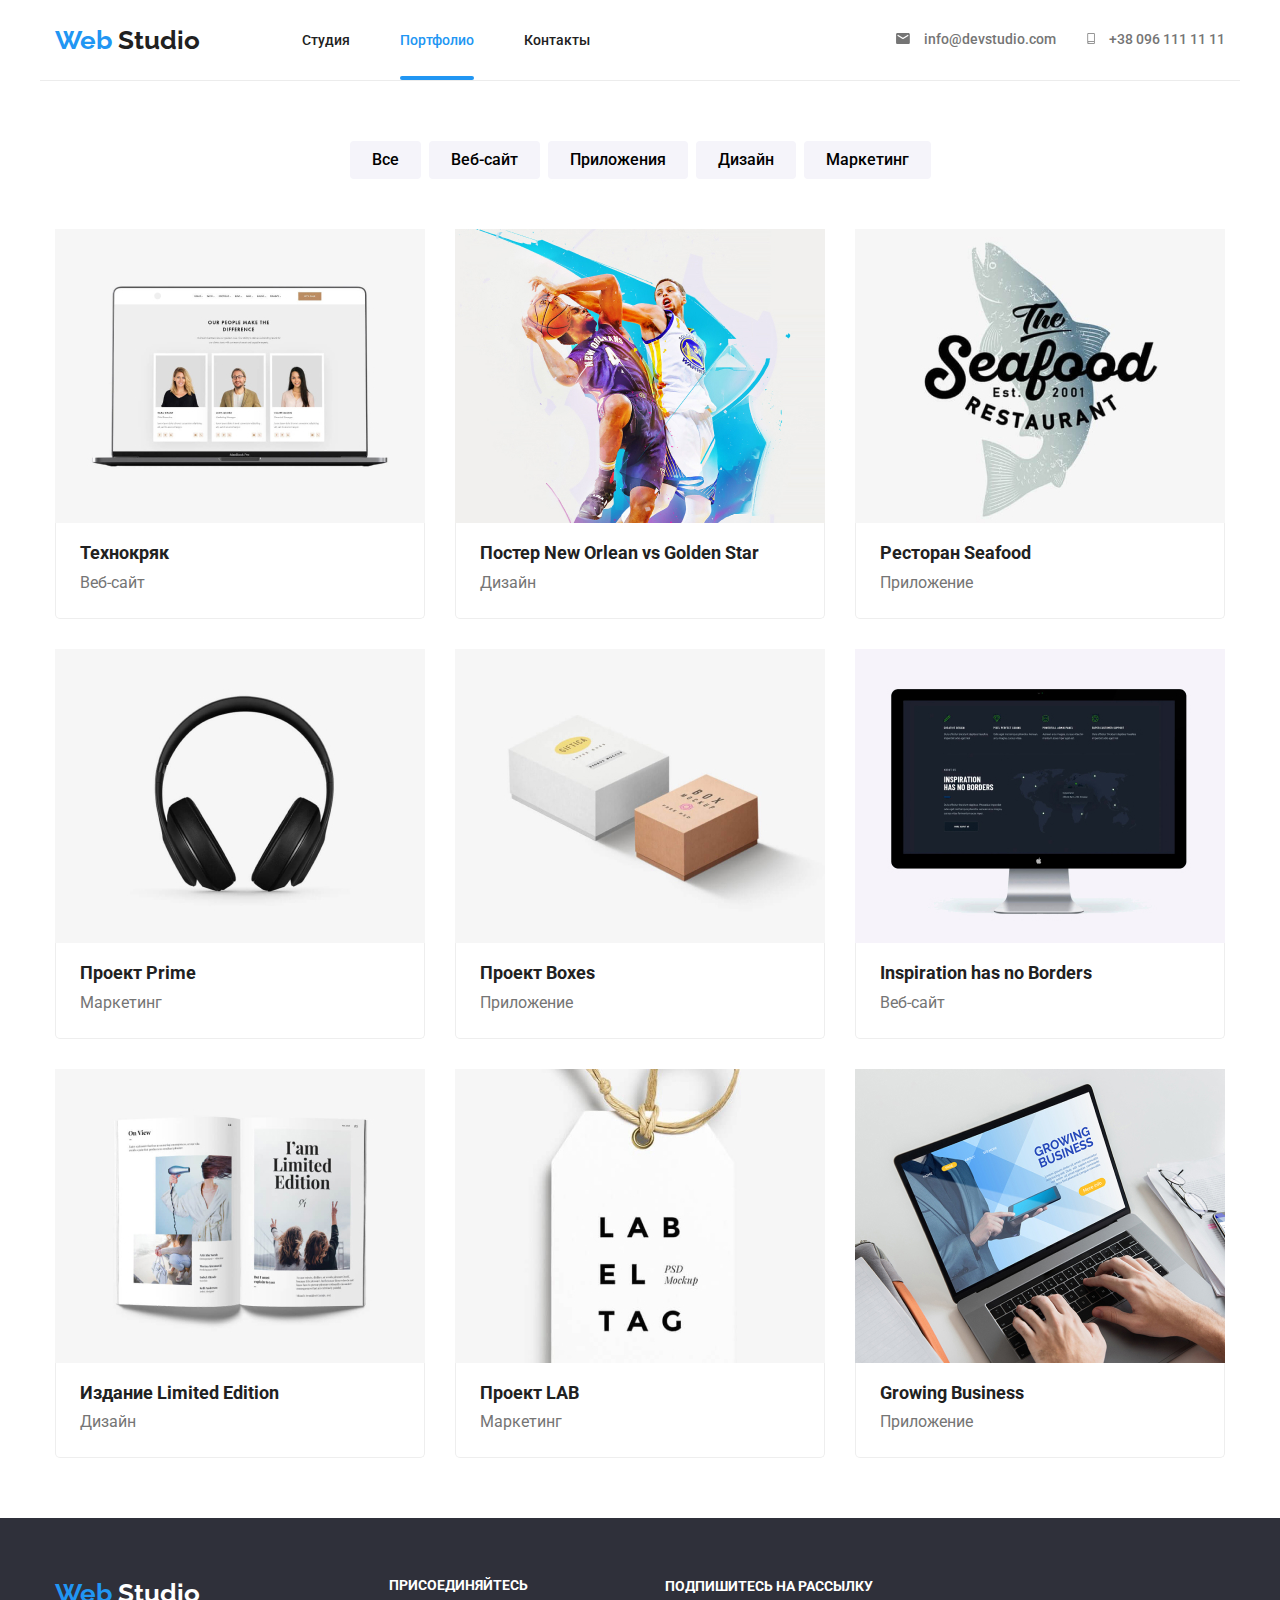
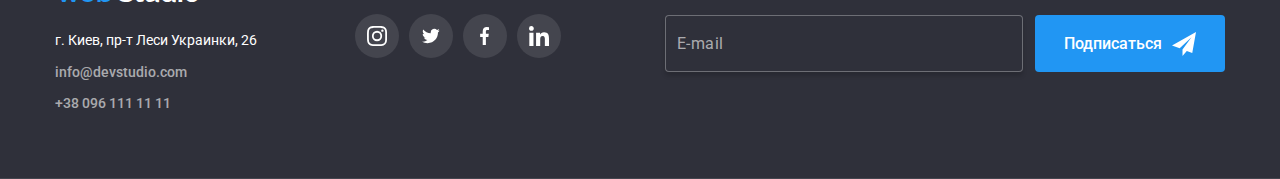
==== commit bdd8f575: "dz 08" ====
--- a/portfolio.html
+++ b/portfolio.html
@@ -50,26 +50,6 @@
               ></use>
             </svg>
           </button>
-          <!-- <button 
-        button-type="button" 
-        class="menu-button" 
-        aria-expanded="false" 
-        aria-controls="menu-container" 
-        data-menu-button>
-        
-
-          <svg 
-          class="menu-svg"
-           width="40px" 
-           heigh="40px" 
-           aria-label="Кнопка мобильного меню" 
-           aria-expanded="false"
-           >
-            <use class="icon-close" href="./images/symbol-defs.svg#icon-close"></use>
-            <use class="icon-menu" href="./images/symbol-defs.svg#icon-menu"></use>
-            
-          </svg>
-        </button> -->
         </div>
         <div class="mobile-menu is-open" data-menu="">
           <nav class="logo-nav">
--- a/css/main.min.css
+++ b/css/main.min.css
@@ -1,2 +1,2 @@
-.logo,.link-active,.item .link,.logo-footer,.link,.button-list,.section-heading,.portfolio-card{text-decoration:none}.site-nav,.authorise-nav,.menu-svg,.advantage,.advantages,.peculiarity,.section-team,.employee,.section-workers,.workers-text,.social-links,.regular-clients,.customers,.text-address,.footer-link,.join-text,.comments,.section-filter,.portfolio .filter,.section-speech,.examples{list-style:none;padding:0;margin:0}.conteiner{padding-left:15px;padding-right:15px;margin-left:auto;margin-right:auto}@media screen and (min-width: 480px){.conteiner{width:480px}}@media screen and (min-width: 768px){.conteiner{width:768px}}@media screen and (min-width: 1200px){.conteiner{width:1200px}}.logo{font-family:raleway;font-weight:700;font-size:24px;line-height:1.16;letter-spacing:3%;color:#2196f3;padding-top:16px;padding-bottom:16px;margin-right:auto}@media screen and (min-width: 767px) and (max-width: 1199px){.logo{padding-top:26px;padding-bottom:26px}}@media screen and (min-width: 1200px){.logo{margin-right:84px;font-size:26px;line-height:1.11}}.logo-color{color:#212121}.logo-nav{display:-webkit-box;display:-ms-flexbox;display:flex}@media screen and (max-width: 767px){.logo-nav{-webkit-box-pack:center;-ms-flex-pack:center;justify-content:center;text-align:center}}@media screen and (min-width: 768px) and (max-width: 1199px){.logo-nav{margin-right:84px}}.logo-nav,.logo:hover,.logo:focus{color:#2196f3}.top{position:relative;background-color:#fff;color:#212121}@media screen and (min-width: 768px){.navigation{display:-webkit-box;display:-ms-flexbox;display:flex}}@media screen and (max-width: 1199px){.navigation{-webkit-box-pack:justify;-ms-flex-pack:justify;justify-content:space-between}}@media screen and (min-width: 1200px){.navigation{-webkit-box-align:center;-ms-flex-align:center;align-items:center;-webkit-box-pack:justify;-ms-flex-pack:justify;justify-content:space-between}}@media screen and (max-width: 767px){.mobile-menu{position:absolute;display:none;background-color:#fff;top:100%;left:0;width:100%;padding-top:60px;padding-bottom:60px;-webkit-box-align:center;-ms-flex-align:center;align-items:center;-webkit-box-pack:center;-ms-flex-pack:center;justify-content:center;z-index:1;-webkit-box-shadow:0px 1px 3px rgba(0,0,0,0.16),0px 2px 4px rgba(0,0,0,0.08),0px 4px 8px rgba(0,0,0,0.04);box-shadow:0px 1px 3px rgba(0,0,0,0.16),0px 2px 4px rgba(0,0,0,0.08),0px 4px 8px rgba(0,0,0,0.04)}.mobile-menu.is-open{display:block}}@media screen and (min-width: 768px){.mobile-menu{display:-webkit-box;display:-ms-flexbox;display:flex;-webkit-box-align:center;-ms-flex-align:center;align-items:center}}@media screen and (min-width: 768px) and (max-width: 1199px){.mobile-menu{padding:0}}@media screen and (min-width: 1200px){.mobile-menu{-webkit-box-pack:justify;-ms-flex-pack:justify;justify-content:space-between}}.site-nav .link:hover,.site-nav .link:focus{color:#2196f3}@media screen and (min-width: 768px){.site-nav{display:-webkit-box;display:-ms-flexbox;display:flex}}@media screen and (min-width: 1200px){.site-nav{margin-right:305px}}@media screen and (max-width: 767px){.site-nav .item:not(:first-child){padding-top:40px}}@media screen and (min-width: 768px){.site-nav .item:not(:last-child){margin-right:50px}}.site-nav .link,.link-active{position:relative;color:#212121;font-weight:500;font-family:roboto,sans-serif;font-size:14px;letter-spacing:2%;display:block;-webkit-transition:color 250ms cubic-bezier(0.4, 0, 0.2, 1),background-color 250ms cubic-bezier(0.4, 0, 0.2, 1);transition:color 250ms cubic-bezier(0.4, 0, 0.2, 1),background-color 250ms cubic-bezier(0.4, 0, 0.2, 1)}@media screen and (min-width: 768px) and (max-width: 1199px){.site-nav .link,.link-active{padding-top:32px;padding-bottom:32px}}@media screen and (min-width: 1200px){.site-nav .link,.link-active{padding-top:32px;padding-bottom:32px}}.link-active{color:#2196f3}@media screen and (max-width: 767px){.link-active{padding-bottom:8px}}.authorise-nav .link{font-family:roboto,sans-serif;color:#757575;font-weight:500;font-size:14px;line-height:1.14;letter-spacing:2%;-webkit-transition:color 250ms cubic-bezier(0.4, 0, 0.2, 1);transition:color 250ms cubic-bezier(0.4, 0, 0.2, 1);-webkit-box-align:center;-ms-flex-align:center;align-items:center;-webkit-box-pack:center;-ms-flex-pack:center;justify-content:center}.authorise-nav .item{-webkit-box-align:center;-ms-flex-align:center;align-items:center;-webkit-box-pack:center;-ms-flex-pack:center;justify-content:center}@media screen and (max-width: 767px){.authorise-nav .item:not(:last-child){margin-bottom:16px}}@media screen and (min-width: 768px) and (max-width: 1199px){.authorise-nav .item:not(:last-child){margin-bottom:10px}}@media screen and (min-width: 1200px){.authorise-nav .item{padding-top:32px;padding-bottom:32px}.authorise-nav .item:not(:last-child){margin-right:30px}}.authorise-nav{display:-webkit-box;display:-ms-flexbox;display:flex;-webkit-box-orient:vertical;-webkit-box-direction:normal;-ms-flex-direction:column;flex-direction:column}.authorise-nav .link:hover,.authorise-nav .link:focus{color:#2196f3}@media screen and (max-width: 767px){.authorise-nav{margin-top:60px;-webkit-box-align:center;-ms-flex-align:center;align-items:center}}@media screen and (min-width: 1200px){.authorise-nav{margin-left:auto;-webkit-box-orient:horizontal;-webkit-box-direction:normal;-ms-flex-direction:row;flex-direction:row}}.item .link{display:inline-block}@media screen and (min-width: 1200px){.item .link{display:block}}.mail{width:16px;height:11px;margin-right:10px;fill:currentColor}.link-active::after{content:"";position:absolute;-webkit-box-align:baseline;-ms-flex-align:baseline;align-items:baseline;width:100%;height:4px;bottom:0;left:0;background:#2196f3;border-radius:2px}@media screen and (max-width: 767px){.menu-button{display:-webkit-inline-box;display:-ms-inline-flexbox;display:inline-flex;padding:0;margin:0;border:0;background-color:#fff;-webkit-transition:fill 250ms cubic-bezier(0.4, 0, 0.2, 1);transition:fill 250ms cubic-bezier(0.4, 0, 0.2, 1);cursor:pointer}.menu-button:hover{fill:#2196f3;-webkit-transition:fill 250ms cubic-bezier(0.4, 0, 0.2, 1);transition:fill 250ms cubic-bezier(0.4, 0, 0.2, 1)}}@media screen and (min-width: 768px){.menu-button{display:none}}.menu-button .icon-menu{display:none}.menu-button.is-open .icon-menu{display:block}.menu-button.is-open .icon-cross{display:none}.logo-button{display:-webkit-box;display:-ms-flexbox;display:flex;-webkit-box-align:center;-ms-flex-align:center;align-items:center;-webkit-box-pack:justify;-ms-flex-pack:justify;justify-content:space-between}.hero{height:400px;max-width:1600px;margin:0;margin-right:auto;margin-left:auto;text-align:center;background-image:-webkit-gradient(linear, left top, left bottom, from(rgba(47,48,58,0.8)), to(rgba(47,48,58,0.8))),url("../images/Header img.jpg");background-image:linear-gradient(rgba(47,48,58,0.8), rgba(47,48,58,0.8)),url("../images/Header img.jpg");background-repeat:no-repeat;background-position:center;background-size:cover}@media screen and (min-width: 1200px){.hero{height:600px}}@media screen and (min-device-pixel-ratio: 2), screen and (-webkit-min-device-pixel-ratio: 2), screen and (min-resolution: 192dpi), screen and (min-resolution: 2dppx){.overlay .box{background-image:url("../images/Header img@2x.jpg")}}@media screen and (min-device-pixel-ratio: 3), screen and (-webkit-min-device-pixel-ratio: 3), screen and (min-resolution: 3dppx), screen and (min-resolution: 288dpi){.overlay .box{background-image:url("../images/Header img@3x.jpg")}}.section-hero{text-align:center;font-weight:900;letter-spacing:6%;text-transform:uppercase;text-align:center;color:#fff;font-family:roboto,sans-serif;margin:0}@media screen and (max-width: 1199px){.section-hero{font-size:26px;line-height:1.62;padding-top:118px;margin:0px 0px 30px 0px}}@media screen and (min-width: 1200px){.section-hero{padding-top:200px;margin-bottom:30px;font-size:44px;line-height:1.36}}.button-main{display:inline-block;background-color:#2196f3;color:#fff;font-family:roboto;text-align:inherit;font-weight:700;font-size:16px;line-height:1.88;min-width:200px;height:50px;top:430px;border:0;border-color:none;border-radius:4px;padding:10px 32px;margin:0;cursor:pointer;-webkit-transition:color 250ms cubic-bezier(0.4, 0, 0.2, 1),background-color 250ms cubic-bezier(0.4, 0, 0.2, 1),border 250ms cubic-bezier(0.4, 0, 0.2, 1);transition:color 250ms cubic-bezier(0.4, 0, 0.2, 1),background-color 250ms cubic-bezier(0.4, 0, 0.2, 1),border 250ms cubic-bezier(0.4, 0, 0.2, 1)}.button-main:hover,.button-main:focus{color:#2196f3;background-color:#fff;border:1px solid #2196f3}.our-advantage{padding-top:60px;padding-bottom:60px}@media screen and (min-width: 768px){.advantage{display:-webkit-box;display:-ms-flexbox;display:flex;-ms-flex-wrap:wrap;flex-wrap:wrap;margin:-15px}}@media screen and (min-width: 1140px){.advantage{display:-webkit-box;display:-ms-flexbox;display:flex;-ms-flex-line-pack:center;align-content:center;-ms-flex-wrap:nowrap;flex-wrap:nowrap}}.advantages{width:100%}@media screen and (min-width: 768px){.advantages{width:calc((100% - 2 * 30px) / 2);margin:15px}}@media screen and (min-width: 1200px){.advantages{width:25%}}@media screen and (max-width: 767px){.advantages:not(:last-child){margin-bottom:30px}}.icon-svg{display:-webkit-inline-box;display:-ms-inline-flexbox;display:inline-flex;width:100%;height:120px;margin-bottom:30px;background-color:#f5f4fa;border-radius:4%;-webkit-box-pack:center;-ms-flex-pack:center;justify-content:center;-webkit-box-align:center;-ms-flex-align:center;align-items:center}@media screen and (min-width: 480px){.icon-advantag{width:100%;display:-webkit-box;display:-ms-flexbox;display:flex;border-radius:4%}}.section-caption{color:#212121;font-family:roboto,sans-serif;font-weight:700;font-size:14px;line-height:1.14;margin:0px 0px 10px 0px;text-transform:uppercase}@media screen and (max-width: 767px){.section-caption{text-align:center}}.text-caption{font-family:roboto,sans-serif;font-size:14px;line-height:1.71;color:#757575}@media screen and (max-width: 1169px){.featcher{display:none}}.featcher .conteiner{padding-top:94px;padding-bottom:94px;border-top:1px solid #ececec}.section-tittle{font-weight:700;font-size:28px;font-family:roboto,sans-serif;line-height:1.17;text-align:center;color:#212121;margin:0;margin-bottom:30px}@media screen and (min-width: 1200px){.section-tittle{line-height:1.31;font-size:36px;margin-bottom:50px}}.featchers{text-align:center;margin:0;padding:0;display:-webkit-box;display:-ms-flexbox;display:flex;-ms-flex-line-pack:center;align-content:center;-ms-flex-wrap:nowrap;flex-wrap:nowrap}.featchers .peculiarity+.peculiarity{margin-left:30px}.peculiarity{position:relative;width:370px;height:294px}.peculiarity .peculiarity-img{display:block}.featchers-text{position:absolute;font-family:roboto,sans-serif;bottom:0;right:0;width:370px;height:70px;padding:0;margin:0;background:rgba(47,48,58,0.8)}.featchers .products{color:#fff;font-weight:700;font-size:14px;line-height:1.14;text-transform:uppercase;margin:0}.products{padding:27px 82px 27px 83px}.team{background-color:#f5f4fa;text-align:center;line-height:1.9}.section-team{-ms-flex-line-pack:center;align-content:center}@media screen and (min-width: 768px){.section-team{display:-webkit-box;display:-ms-flexbox;display:flex;-ms-flex-wrap:wrap;flex-wrap:wrap;margin:-15px}}@media screen and (min-width: 1200px){.section-team{display:-webkit-box;display:-ms-flexbox;display:flex;-ms-flex-line-pack:center;align-content:center;-ms-flex-wrap:nowrap;flex-wrap:nowrap}}.employee{border-radius:4px;background-color:#fff;cursor:pointer;-webkit-box-shadow:0px 2px 1px rgba(0,0,0,0.2),0px 1px 1px rgba(0,0,0,0.14),0px 1px 3px rgba(0,0,0,0.12);box-shadow:0px 2px 1px rgba(0,0,0,0.2),0px 1px 1px rgba(0,0,0,0.14),0px 1px 3px rgba(0,0,0,0.12)}@media screen and (min-width: 768px){.employee{width:calc((100% - 2 * 30px) / 2);margin:15px}}@media screen and (min-width: 1200px){.employee{width:25%}}@media screen and (max-width: 767px){.employee:not(:last-child){margin-bottom:30px}}.thumb{height:320px}@media screen and (min-width: 768px){.thumb{height:260px}}.thumb .img{display:block;width:100%;height:100%;-o-object-fit:cover;object-fit:cover;-o-object-position:top;object-position:top}.section-workers{font-family:roboto,sans-serif;font-weight:500;font-size:16px;line-height:1.19;margin-bottom:10px;text-align:center}.workers-text{font-family:roboto,sans-serif;color:#757575;font-size:16px;line-height:1.19;margin-bottom:16px}.links-item .social{display:-webkit-box;display:-ms-flexbox;display:flex;width:44px;height:44px;border-radius:50%;-webkit-box-pack:center;-ms-flex-pack:center;justify-content:center;-webkit-box-align:center;-ms-flex-align:center;align-items:center;color:#fff;-webkit-transition:color 250ms cubic-bezier(0.4, 0, 0.2, 1);transition:color 250ms cubic-bezier(0.4, 0, 0.2, 1)}.links-item .social:hover,.links-item .social:focus{background-color:#2196f3;-webkit-transition:background-color 250ms cubic-bezier(0.4, 0, 0.2, 1);transition:background-color 250ms cubic-bezier(0.4, 0, 0.2, 1)}.links-item .icon-worker{fill:#757575;-webkit-transition:fill 250ms cubic-bezier(0.4, 0, 0.2, 1);transition:fill 250ms cubic-bezier(0.4, 0, 0.2, 1)}.social:hover .icon-worker,.social:focus .icon-worker{fill:#fff;-webkit-transition:fill 250ms cubic-bezier(0.4, 0, 0.2, 1);transition:fill 250ms cubic-bezier(0.4, 0, 0.2, 1)}.social-links{display:-webkit-box;display:-ms-flexbox;display:flex;-webkit-box-pack:center;-ms-flex-pack:center;justify-content:center}@media screen and (min-width: 768px){.social-links{padding-right:74px;padding-bottom:24px;padding-left:74px}}@media screen and (min-width: 1200px){.social-links{padding-right:31px;padding-bottom:24px;padding-left:32px}}.clients{padding:0;padding-bottom:60px;padding-top:60px}@media screen and (min-width: 1200px){.clients{padding-bottom:94px;padding-top:94px}}.regular-clients{display:-webkit-box;display:-ms-flexbox;display:flex;-ms-flex-wrap:wrap;flex-wrap:wrap;-webkit-box-pack:center;-ms-flex-pack:center;justify-content:center}.img{fill:#afb1b8;-webkit-transition:fill 250ms cubic-bezier(0.4, 0, 0.2, 1);transition:fill 250ms cubic-bezier(0.4, 0, 0.2, 1)}.customers{display:-webkit-box;display:-ms-flexbox;display:flex;-webkit-box-pack:center;-ms-flex-pack:center;justify-content:center;-webkit-box-align:center;-ms-flex-align:center;align-items:center;border:1px solid #afb1b8;border-radius:4px;height:90px;cursor:pointer;-webkit-transition:border 250ms cubic-bezier(0.4, 0, 0.2, 1);transition:border 250ms cubic-bezier(0.4, 0, 0.2, 1)}.customers:hover,.customers:focus{border-color:#2196f3}@media screen and (max-width: 767px){.customers:nth-child(odd){margin-right:30px}.customers:not(:nth-last-child(-n+2)){margin-bottom:30px}.customers{width:calc((100% - 30px) / 2)}}@media screen and (min-width: 768px) and (max-width: 1199px){.customers:not(:nth-child(3n)){margin-right:30px}.customers:not(:nth-last-child(-n+3)){margin-bottom:30px}.customers{width:calc((100% - 60px) / 3)}}@media screen and (min-width: 1200px){.customers{width:calc((100% - 150px) / 6)}.customers:not(:last-child){margin-right:30px}}.img-link:hover .img,.img-link:focus .img{fill:#2196f3}.logo-footer{font-family:Raleway, sans-serif;font-weight:700;margin-bottom:20px;color:#2196f3}.logo-footer:hover,.logo-footer:focus{color:#2196f3;-webkit-transition:-webkit-transform 250ms cubic-bezier(0.4, 0, 0.2, 1);transition:-webkit-transform 250ms cubic-bezier(0.4, 0, 0.2, 1);transition:transform 250ms cubic-bezier(0.4, 0, 0.2, 1);transition:transform 250ms cubic-bezier(0.4, 0, 0.2, 1), -webkit-transform 250ms cubic-bezier(0.4, 0, 0.2, 1)}@media screen and (max-width: 1199px){.logo-footer{font-size:24px;line-height:1.17}}@media screen and (min-width: 1200px){.logo-footer{font-size:26px;line-height:1.19}}.logo-footer span{color:#fff}@media screen and (min-width: 1200px){.address-invitation{display:-webkit-box;display:-ms-flexbox;display:flex}}.bottom-address{display:-webkit-box;display:-ms-flexbox;display:flex;-webkit-box-orient:vertical;-webkit-box-direction:normal;-ms-flex-direction:column;flex-direction:column;margin-bottom:60px}@media screen and (max-width: 1199px){.bottom-address{-webkit-box-pack:center;-ms-flex-pack:center;justify-content:center;-webkit-box-align:center;-ms-flex-align:center;align-items:center}}@media screen and (min-width: 768px) and (max-width: 1199px){.bottom-address{margin-right:165px}}@media screen and (min-width: 1200px){.bottom-address{margin-bottom:0;margin-right:69px;width:231px}}address{color:#fff;font-size:14px;font-style:normal;line-height:1.66;font-family:roboto,sans-serif}.text-address{margin-bottom:8px}.authorise-nav-footer .link{color:rgba(255,255,255,0.6);font-weight:500;font-size:14px;line-height:1.14;-webkit-transition:color 250ms cubic-bezier(0.4, 0, 0.2, 1);transition:color 250ms cubic-bezier(0.4, 0, 0.2, 1)}.authorise-nav-footer .link:hover,.authorise-nav-footer .link:focus{color:#2196f3}@media screen and (max-width: 1199px){.authorise-nav-footer .link{display:-webkit-box;display:-ms-flexbox;display:flex;-webkit-box-orient:vertical;-webkit-box-direction:normal;-ms-flex-direction:column;flex-direction:column;-webkit-box-align:center;-ms-flex-align:center;align-items:center}}.authorise-nav-footer{margin:0;padding:0}.footer-link:not(:last-child){margin-bottom:8px}.footer-form{display:-webkit-box;display:-ms-flexbox;display:flex}@media screen and (max-width: 1199px){.footer-form{-webkit-box-orient:vertical;-webkit-box-direction:normal;-ms-flex-direction:column;flex-direction:column;-webkit-box-pack:center;-ms-flex-pack:center;justify-content:center;-webkit-box-align:center;-ms-flex-align:center;align-items:center}}.join-text{padding-bottom:21px;font-weight:700;font-size:14px;text-transform:uppercase;color:#fff;font-family:roboto,sans-serif;text-align:center}.footer-label{position:relative}@media screen and (max-width: 1199px){.footer-label{max-width:450px;width:100%}}@media screen and (min-width: 1200px){.footer-label{display:-webkit-box;display:-ms-flexbox;display:flex;margin-right:12px;width:358px}}.input-mail{width:100%;border:1px solid rgba(255,255,255,0.3);-webkit-box-shadow:0px 4px 4px rgba(0,0,0,0.15);box-shadow:0px 4px 4px rgba(0,0,0,0.15);border-radius:4px;padding:0;padding:18px 12px;background-color:#2f303a;font-family:roboto,sans-serif;outline:none}.mail-text{position:absolute;font-family:roboto,sans-serif;font-size:16px;letter-spacing:0.03em;color:rgba(255,255,255,0.6);padding:0;top:50%;left:12px;-webkit-transform:translateY(-50%);transform:translateY(-50%);margin:0;-webkit-transition:-webkit-transform 250ms cubic-bezier(0.4, 0, 0.2, 1);transition:-webkit-transform 250ms cubic-bezier(0.4, 0, 0.2, 1);transition:transform 250ms cubic-bezier(0.4, 0, 0.2, 1);transition:transform 250ms cubic-bezier(0.4, 0, 0.2, 1), -webkit-transform 250ms cubic-bezier(0.4, 0, 0.2, 1)}.footer-label:focus-within>.mail-text{color:#2196f3;-webkit-transform:translateY(-250%);transform:translateY(-250%)}.input-mail:not(:placeholder-shown)+.mail-text{color:#2196f3;-webkit-transform:translateY(-250%);transform:translateY(-250%)}.button-subscription{display:-webkit-box;display:-ms-flexbox;display:flex;padding:10px 29px 10px 29px;margin-top:20px;font-weight:500;font-size:16px;line-height:1.88;border-radius:4px;border:0;font-family:Roboto, sans-serif;color:#fff;background-color:#2196f3;-webkit-box-align:center;-ms-flex-align:center;align-items:center;cursor:pointer;-webkit-transition:color 250ms cubic-bezier(0.4, 0, 0.2, 1),background-color 250ms cubic-bezier(0.4, 0, 0.2, 1);transition:color 250ms cubic-bezier(0.4, 0, 0.2, 1),background-color 250ms cubic-bezier(0.4, 0, 0.2, 1)}.button-subscription:focus,.button-subscription:hover{background-color:#fff;color:#2196f3}@media screen and (min-width: 1200px){.button-subscription{margin:0}}.button-subscription:focus .button-icon,.button-subscription:hover .button-icon{fill:#2196f3}.button-icon{margin-left:10px;fill:#fff;-webkit-transition:fill 250ms cubic-bezier(0.4, 0, 0.2, 1);transition:fill 250ms cubic-bezier(0.4, 0, 0.2, 1)}footer{background-color:#2f303a;margin:0;padding:0}@media screen and (min-width: 768px) and (max-width: 1199px){.address-invitation{display:-webkit-box;display:-ms-flexbox;display:flex;-ms-flex-pack:distribute;justify-content:space-around}}.link-item .social{display:-webkit-box;display:-ms-flexbox;display:flex;-webkit-box-pack:center;-ms-flex-pack:center;justify-content:center;-webkit-box-align:center;-ms-flex-align:center;align-items:center;width:44px;height:44px;border-radius:50%;color:#757575;cursor:pointer}.link-item .social:hover,.link-item .social:focus{background-color:#2196f3;-webkit-transition:background-color 250ms cubic-bezier(0.4, 0, 0.2, 1);transition:background-color 250ms cubic-bezier(0.4, 0, 0.2, 1)}.link-item:not(:last-child){margin-right:10px}.bottom{-webkit-box-align:baseline;-ms-flex-align:baseline;align-items:baseline;margin-right:auto;margin-left:auto;padding:0;border-bottom:1px solid rgba(255,255,255,0.1)}.foot{padding-top:60px;padding-bottom:60px}@media screen and (min-width: 1200px){.foot{display:-webkit-box;display:-ms-flexbox;display:flex;-webkit-box-pack:justify;-ms-flex-pack:justify;justify-content:space-between}}.footer-invitation{display:-webkit-box;display:-ms-flexbox;display:flex;-webkit-box-orient:vertical;-webkit-box-direction:normal;-ms-flex-direction:column;flex-direction:column;-webkit-box-align:center;-ms-flex-align:center;align-items:center;margin-bottom:60px}.invitation{color:#fff;font-family:roboto,sans-serif;font-weight:700;font-size:14px;line-height:1.14;text-transform:uppercase;margin:0;padding-bottom:20px}.invitation-links{display:-webkit-box;display:-ms-flexbox;display:flex;margin:0;padding:0}.invitation-links .link-item{display:-webkit-box;display:-ms-flexbox;display:flex;-webkit-box-align:center;-ms-flex-align:center;align-items:center;border-radius:50%;width:44px;height:44px;background-position:center;background-color:rgba(255,255,255,0.1);background-repeat:no-repeat;-webkit-transition:background-color 250ms cubic-bezier(0.4, 0, 0.2, 1);transition:background-color 250ms cubic-bezier(0.4, 0, 0.2, 1)}.social-list:not(:last-child){margin-right:10px}.social{display:-webkit-box;display:-ms-flexbox;display:flex;-webkit-box-pack:center;-ms-flex-pack:center;justify-content:center;-webkit-box-align:center;-ms-flex-align:center;align-items:center}.icon{fill:#fff;-webkit-box-align:center;-ms-flex-align:center;align-items:center}.form{background:#fff;-webkit-box-shadow:0px 2px 1px rgba(0,0,0,0.2),0px 1px 1px rgba(0,0,0,0.14),0px 1px 3px rgba(0,0,0,0.12);box-shadow:0px 2px 1px rgba(0,0,0,0.2),0px 1px 1px rgba(0,0,0,0.14),0px 1px 3px rgba(0,0,0,0.12);border-radius:4px;max-width:450px;width:100%;position:relative;top:94px;left:15px;top:50%;left:50%;-webkit-transform:translate(-50%, -50%);transform:translate(-50%, -50%)}@media screen and (min-width: 1200px){.form{width:528px}}.backdrop{position:fixed;top:0;left:0;visibility:visible;opacity:1;width:100%;height:100%;background-color:rgba(0,0,0,0.2);-webkit-transition:background-color 250ms cubic-bezier(0.4, 0, 0.2, 1),visibility 250ms cubic-bezier(0.4, 0, 0.2, 1),opacity 250ms cubic-bezier(0.4, 0, 0.2, 1);transition:background-color 250ms cubic-bezier(0.4, 0, 0.2, 1),visibility 250ms cubic-bezier(0.4, 0, 0.2, 1),opacity 250ms cubic-bezier(0.4, 0, 0.2, 1);overflow-y:scroll}.backdrop.is-hidden{pointer-events:none;opacity:0}.button-close{position:absolute;top:8px;right:8px;display:-webkit-box;display:-ms-flexbox;display:flex;width:30px;height:30px;-webkit-box-pack:center;-ms-flex-pack:center;justify-content:center;-webkit-box-align:center;-ms-flex-align:center;align-items:center;background:var(--hero-text-color);-webkit-box-shadow:0px 2px 1px rgba(0,0,0,0.2),0px 1px 1px rgba(0,0,0,0.14),0px 1px 3px rgba(0,0,0,0.12);box-shadow:0px 2px 1px rgba(0,0,0,0.2),0px 1px 1px rgba(0,0,0,0.14),0px 1px 3px rgba(0,0,0,0.12);border-radius:50%;border:0;cursor:pointer;-webkit-transition:-webkit-transform 250ms cubic-bezier(0.4, 0, 0.2, 1);transition:-webkit-transform 250ms cubic-bezier(0.4, 0, 0.2, 1);transition:transform 250ms cubic-bezier(0.4, 0, 0.2, 1);transition:transform 250ms cubic-bezier(0.4, 0, 0.2, 1), -webkit-transform 250ms cubic-bezier(0.4, 0, 0.2, 1)}.button-close:focus,.button-close:hover{background-color:#2196f3;fill:#fff}.button-form{display:inline-block;background-color:#2196f3;color:#fff;font-family:roboto,sans-serif;text-align:inherit;font-weight:700;font-size:16px;line-height:1.88;min-width:200px;height:50px;top:430px;border:0;border-radius:4px;cursor:pointer;padding:10px 55px;margin:0;-webkit-transition:color 250ms cubic-bezier(0.4, 0, 0.2, 1),background-color 250ms cubic-bezier(0.4, 0, 0.2, 1),border 250ms cubic-bezier(0.4, 0, 0.2, 1);transition:color 250ms cubic-bezier(0.4, 0, 0.2, 1),background-color 250ms cubic-bezier(0.4, 0, 0.2, 1),border 250ms cubic-bezier(0.4, 0, 0.2, 1)}.button-form:hover,.button-form:focus{background-color:#fff;color:#2196f3;border:1px solid #2196f3}.button-submit{display:-webkit-box;display:-ms-flexbox;display:flex;-webkit-box-pack:center;-ms-flex-pack:center;justify-content:center;padding:30px 164px 40px}.form-elements{padding:0 40px 20px 40px;margin:0}.topic{font-family:roboto,sans-serif;font-style:normal;font-weight:bold;font-size:20px;line-height:23px;text-align:center;letter-spacing:0.03em;color:#212121;margin:0;padding:40px;padding-bottom:30px}.forma-fild{position:relative;display:-webkit-box;display:-ms-flexbox;display:flex;padding:0}.forma-fild:not(:last-child){margin-bottom:28px}.forma-input{width:100%;border:1px solid rgba(33,33,33,0.2);border-radius:4px;padding:0;padding:12px 42px}.forma-input:hover,.forma-input:focus{border-color:#2196f3;outline:none}.forma-name{position:absolute;font-family:Roboto;font-size:14px;letter-spacing:0.01em;color:#757575;padding:0;top:50%;left:42px;-webkit-transform:translateY(-50%);transform:translateY(-50%);margin:0;-webkit-transition:-webkit-transform 250ms cubic-bezier(0.4, 0, 0.2, 1);transition:-webkit-transform 250ms cubic-bezier(0.4, 0, 0.2, 1);transition:transform 250ms cubic-bezier(0.4, 0, 0.2, 1);transition:transform 250ms cubic-bezier(0.4, 0, 0.2, 1), -webkit-transform 250ms cubic-bezier(0.4, 0, 0.2, 1)}.forma-fild:focus-within .forma-name{-webkit-transform:translate(-30px, -250%);transform:translate(-30px, -250%);color:#2196f3}.forma-input:not(:placeholder-shown)+.forma-name{-webkit-transform:translate(-30px, -250%);transform:translate(-30px, -250%);color:#2196f3;border-color:#2196f3}.icon-forma{position:absolute;top:50%;left:12px;-webkit-transform:translateY(-50%);transform:translateY(-50%)}.forma-fild:focus-within .icon-forma{fill:#2196f3;border-color:#2196f3}.comments{position:relative;width:100%;min-height:120px}.comments-name{position:absolute;font-family:Roboto;font-size:14px;letter-spacing:0.01em;color:#757575;top:12px;left:16px;-webkit-transition:-webkit-transform 250ms cubic-bezier(0.4, 0, 0.2, 1);transition:-webkit-transform 250ms cubic-bezier(0.4, 0, 0.2, 1);transition:transform 250ms cubic-bezier(0.4, 0, 0.2, 1);transition:transform 250ms cubic-bezier(0.4, 0, 0.2, 1), -webkit-transform 250ms cubic-bezier(0.4, 0, 0.2, 1)}.comments-fild{display:block;resize:none;width:100%;height:120px;margin:0;border:1px solid rgba(33,33,33,0.2);border-radius:4px}.comments-fild:focus{border-color:#2196f3;outline:none}.comments:focus-within>.comments-name{color:#2196f3;-webkit-transform:translateY(-200%);transform:translateY(-200%)}.comments-fild:not(:placeholder-shown)+.comments-name{-webkit-transform:translateY(-200%);transform:translateY(-200%);color:#2196f3}.checkbox-fild{margin-bottom:30px}.agreement{color:#2196f3;text-decoration:underline}.checkbox-label{display:-webkit-box;display:-ms-flexbox;display:flex;-webkit-box-align:center;-ms-flex-align:center;align-items:center;font-family:roboto,sans-serif;font-size:14px;line-height:1.71;font-weight:400;color:#757575;padding:0 52px 0 51px}.checkbox{position:absolute;width:1px;height:1px;margin:-1px;border:0;padding:0;clip:rect(0 0 0 0);overflow:hidden}.checkbox-icon{display:inline-block;width:15px;height:15px;border:2px solid #212121;border-radius:4px;margin-right:8px;cursor:pointer}.checkbox:checked+.checkbox-icon{border-color:transparent;background-color:#2196f3;background-image:url("../images/icon-check.svg");background-size:contain;background-origin:border-box;-webkit-transition:background-color 250ms cubic-bezier(0.4, 0, 0.2, 1);transition:background-color 250ms cubic-bezier(0.4, 0, 0.2, 1)}.section-filter{font-family:roboto,sans-serif;font-size:16px;line-height:1.88;text-align:left;color:#757575}.portfolio .filter{display:-webkit-box;display:-ms-flexbox;display:flex;min-width:73px;margin-bottom:50px;font-weight:500;font-size:16px;line-height:1.62;-ms-flex-wrap:wrap;flex-wrap:wrap}@media screen and (max-width: 767px){.portfolio .filter{-webkit-box-pack:start;-ms-flex-pack:start;justify-content:flex-start}}@media screen and (min-width: 768px){.portfolio .filter{-webkit-box-pack:center;-ms-flex-pack:center;justify-content:center}}.photo{position:relative;overflow:hidden}.button-list.button-list:not(:last-child){margin-right:8px}@media screen and (max-width: 767px){.button-list{margin-bottom:15px}}.button-filter{padding:6px 32px;font-weight:500;font-size:16px;line-height:1.62;height:38px;border-radius:4px;border:0;text-align:center;font-family:roboto,sans-serif;background-color:#f5f4fa;-webkit-transition:color 250ms cubic-bezier(0.4, 0, 0.2, 1),background-color 250ms cubic-bezier(0.4, 0, 0.2, 1);transition:color 250ms cubic-bezier(0.4, 0, 0.2, 1),background-color 250ms cubic-bezier(0.4, 0, 0.2, 1)}.button-filter:hover,.button-filter:focus{color:#fff;background-color:#2196f3;-webkit-box-shadow:0px 2px 2px rgba(0,0,0,0.12),0px 1px 2px rgba(0,0,0,0.08),0px 3px 1px rgba(0,0,0,0.1);box-shadow:0px 2px 2px rgba(0,0,0,0.12),0px 1px 2px rgba(0,0,0,0.08),0px 3px 1px rgba(0,0,0,0.1)}.section-main{position:absolute;width:1px;height:1px;margin:-1px;border:0;padding:0;clip:rect(0 0 0 0);overflow:hidden}.portfolio .conteiner{padding-top:60px;padding-bottom:60px;border-top:1px solid #ececec}.photo{position:relative;overflow:hidden;height:auto}.section-speech{position:absolute;top:0;left:0;font-weight:400;font-family:roboto,sans-serif;color:#fff;background-color:rgba(33,150,243,0.9);font-size:18px;line-height:1.56;text-align:left;-webkit-box-align:center;-ms-flex-align:center;align-items:center;display:block;padding:77px 24px;opacity:0;-webkit-transform:translateY(100%);transform:translateY(100%);-webkit-transition:-webkit-transform 250ms cubic-bezier(0.4, 0, 0.2, 1);transition:-webkit-transform 250ms cubic-bezier(0.4, 0, 0.2, 1);transition:transform 250ms cubic-bezier(0.4, 0, 0.2, 1);transition:transform 250ms cubic-bezier(0.4, 0, 0.2, 1), -webkit-transform 250ms cubic-bezier(0.4, 0, 0.2, 1)}@media screen and (min-width: 768px) and (max-width: 1199px){.section-speech{padding:49px 24px}}@media screen and (min-width: 1200px){.section-speech{padding:63px 24px}}.examples{display:-webkit-box;display:-ms-flexbox;display:flex;-ms-flex-wrap:wrap;flex-wrap:wrap}.swatch-item{display:block;border-radius:5px}.swatch-item:not(:last-child){margin-bottom:30px}@media screen and (min-width: 768px) and (max-width: 1199px){.swatch-item{width:calc((100% - 30px) / 2)}.swatch-item:nth-child(odd){margin-right:30px}}@media screen and (min-width: 1200px){.swatch-item{margin-right:30px}.swatch-item:nth-child(3n){margin-right:0}.swatch-item:nth-last-child(-n+3){margin-bottom:0}}.template{display:block;margin:0;max-width:100%;height:100%}.section-main{margin:0;display:none}.section-heading{margin:0;font-size:18px;font-family:roboto,sans-serif;color:#212121;margin-bottom:4px}.card{padding:20px 24px;border-right:1px solid #eeeeee;border-bottom:1px solid #eeeeee;border-left:1px solid #eeeeee;border-bottom-left-radius:5px;border-bottom-right-radius:5px}.portfolio-card{display:block}.portfolio-card:hover,.portfolio-card:focus{-webkit-box-shadow:1px 4px 6px rgba(0,0,0,0.16),0px 4px 4px rgba(0,0,0,0.06),0px 1px 1px rgba(0,0,0,0.12);box-shadow:1px 4px 6px rgba(0,0,0,0.16),0px 4px 4px rgba(0,0,0,0.06),0px 1px 1px rgba(0,0,0,0.12);-webkit-transition:-webkit-transform 250ms cubic-bezier(0.4, 0, 0.2, 1);transition:-webkit-transform 250ms cubic-bezier(0.4, 0, 0.2, 1);transition:transform 250ms cubic-bezier(0.4, 0, 0.2, 1);transition:transform 250ms cubic-bezier(0.4, 0, 0.2, 1), -webkit-transform 250ms cubic-bezier(0.4, 0, 0.2, 1)}.portfolio-card:hover .section-speech,.portfolio-card:focus .section-speech{-webkit-transform:translateY(0);transform:translateY(0);opacity:1}
+.logo,.link-active,.item .link,.logo-footer,.link,.button-list,.section-heading,.portfolio-card{text-decoration:none}.site-nav,.authorise-nav,.menu-svg,.advantage,.advantages,.peculiarity,.section-team,.employee,.section-workers,.workers-text,.social-links,.regular-clients,.customers,.text-address,.footer-link,.join-text,.comments,.section-filter,.portfolio .filter,.section-speech,.examples{list-style:none;padding:0;margin:0}.conteiner{padding-left:15px;padding-right:15px;margin-left:auto;margin-right:auto}@media screen and (min-width: 480px){.conteiner{width:480px}}@media screen and (min-width: 768px){.conteiner{width:768px}}@media screen and (min-width: 1200px){.conteiner{width:1200px}}.logo{font-family:raleway;font-weight:700;font-size:24px;line-height:1.16;letter-spacing:3%;color:#2196f3;padding-top:16px;padding-bottom:16px;margin-right:auto}@media screen and (min-width: 767px) and (max-width: 1199px){.logo{padding-top:26px;padding-bottom:26px}}@media screen and (min-width: 1200px){.logo{margin-right:84px;font-size:26px;line-height:1.11}}.logo-color{color:#212121}.logo-nav{display:-webkit-box;display:-ms-flexbox;display:flex}@media screen and (max-width: 767px){.logo-nav{-webkit-box-pack:center;-ms-flex-pack:center;justify-content:center;text-align:center}}@media screen and (min-width: 768px) and (max-width: 1199px){.logo-nav{margin-right:84px}}.logo-nav,.logo:hover,.logo:focus{color:#2196f3}.top{position:relative;background-color:#fff;color:#212121}@media screen and (min-width: 768px){.navigation{display:-webkit-box;display:-ms-flexbox;display:flex}}@media screen and (max-width: 1199px){.navigation{-webkit-box-pack:justify;-ms-flex-pack:justify;justify-content:space-between}}@media screen and (min-width: 1200px){.navigation{-webkit-box-align:center;-ms-flex-align:center;align-items:center;-webkit-box-pack:justify;-ms-flex-pack:justify;justify-content:space-between}}@media screen and (max-width: 767px){.mobile-menu{position:absolute;display:none;background-color:#fff;top:100%;left:0;width:100%;padding-top:60px;padding-bottom:60px;-webkit-box-align:center;-ms-flex-align:center;align-items:center;-webkit-box-pack:center;-ms-flex-pack:center;justify-content:center;z-index:1;-webkit-box-shadow:0px 1px 3px rgba(0,0,0,0.16),0px 2px 4px rgba(0,0,0,0.08),0px 4px 8px rgba(0,0,0,0.04);box-shadow:0px 1px 3px rgba(0,0,0,0.16),0px 2px 4px rgba(0,0,0,0.08),0px 4px 8px rgba(0,0,0,0.04)}.mobile-menu.is-open{display:block}}@media screen and (min-width: 768px){.mobile-menu{display:-webkit-box;display:-ms-flexbox;display:flex;-webkit-box-align:center;-ms-flex-align:center;align-items:center}}@media screen and (min-width: 768px) and (max-width: 1199px){.mobile-menu{padding:0}}@media screen and (min-width: 1200px){.mobile-menu{-webkit-box-pack:justify;-ms-flex-pack:justify;justify-content:space-between}}.site-nav .link:hover,.site-nav .link:focus{color:#2196f3}@media screen and (min-width: 768px){.site-nav{display:-webkit-box;display:-ms-flexbox;display:flex}}@media screen and (min-width: 1200px){.site-nav{margin-right:305px}}@media screen and (max-width: 767px){.site-nav .item:not(:first-child){padding-top:40px}}@media screen and (min-width: 768px){.site-nav .item:not(:last-child){margin-right:50px}}.site-nav .link,.link-active{position:relative;color:#212121;font-weight:500;font-family:roboto,sans-serif;font-size:14px;letter-spacing:2%;display:block;-webkit-transition:color 250ms cubic-bezier(0.4, 0, 0.2, 1),background-color 250ms cubic-bezier(0.4, 0, 0.2, 1);transition:color 250ms cubic-bezier(0.4, 0, 0.2, 1),background-color 250ms cubic-bezier(0.4, 0, 0.2, 1)}@media screen and (min-width: 768px) and (max-width: 1199px){.site-nav .link,.link-active{padding-top:32px;padding-bottom:32px}}@media screen and (min-width: 1200px){.site-nav .link,.link-active{padding-top:32px;padding-bottom:32px}}.link-active{color:#2196f3}@media screen and (max-width: 767px){.link-active{padding-bottom:8px}}.authorise-nav .link{font-family:roboto,sans-serif;color:#757575;font-weight:500;line-height:1.14;letter-spacing:2%;-webkit-transition:color 250ms cubic-bezier(0.4, 0, 0.2, 1);transition:color 250ms cubic-bezier(0.4, 0, 0.2, 1);-webkit-box-align:center;-ms-flex-align:center;align-items:center;-webkit-box-pack:center;-ms-flex-pack:center;justify-content:center}@media screen and (min-width: 768px){.authorise-nav .link{font-size:14px}}@media screen and (max-width: 767px){.authorise-nav .link{font-size:18px}}.authorise-nav .item{-webkit-box-pack:start;-ms-flex-pack:start;justify-content:flex-start}@media screen and (max-width: 767px){.authorise-nav .item:not(:last-child){margin-bottom:16px}}@media screen and (min-width: 768px) and (max-width: 1199px){.authorise-nav .item:not(:last-child){margin-bottom:10px}}@media screen and (min-width: 1200px){.authorise-nav .item{padding-top:32px;padding-bottom:32px}.authorise-nav .item:not(:last-child){margin-right:30px}}.authorise-nav{display:-webkit-box;display:-ms-flexbox;display:flex;-webkit-box-orient:vertical;-webkit-box-direction:normal;-ms-flex-direction:column;flex-direction:column}.authorise-nav .link:hover,.authorise-nav .link:focus{color:#2196f3}@media screen and (max-width: 767px){.authorise-nav{margin-top:60px;-webkit-box-align:center;-ms-flex-align:center;align-items:center}}@media screen and (min-width: 1200px){.authorise-nav{margin-left:auto;-webkit-box-orient:horizontal;-webkit-box-direction:normal;-ms-flex-direction:row;flex-direction:row}}.item .link{display:inline-block}@media screen and (min-width: 1200px){.item .link{display:block}}.mail,.tel{height:11px;margin-right:10px;fill:currentColor}.link-active::after{content:"";position:absolute;-webkit-box-align:baseline;-ms-flex-align:baseline;align-items:baseline;width:100%;height:4px;bottom:0;left:0;background:#2196f3;border-radius:2px}@media screen and (max-width: 767px){.menu-button{display:-webkit-inline-box;display:-ms-inline-flexbox;display:inline-flex;padding:0;margin:0;border:0;background-color:#fff;-webkit-transition:fill 250ms cubic-bezier(0.4, 0, 0.2, 1);transition:fill 250ms cubic-bezier(0.4, 0, 0.2, 1);cursor:pointer}.menu-button:hover{fill:#2196f3;-webkit-transition:fill 250ms cubic-bezier(0.4, 0, 0.2, 1);transition:fill 250ms cubic-bezier(0.4, 0, 0.2, 1)}}@media screen and (min-width: 768px){.menu-button{display:none}}.menu-button .icon-menu{display:none}.menu-button.is-open .icon-menu{display:block}.menu-button.is-open .icon-cross{display:none}.logo-button{display:-webkit-box;display:-ms-flexbox;display:flex;-webkit-box-align:center;-ms-flex-align:center;align-items:center;-webkit-box-pack:justify;-ms-flex-pack:justify;justify-content:space-between}.hero{height:400px;max-width:1600px;margin:0;margin-right:auto;margin-left:auto;text-align:center;background-image:-webkit-gradient(linear, left top, left bottom, from(rgba(47,48,58,0.8)), to(rgba(47,48,58,0.8))),url("../images/Header img.jpg");background-image:linear-gradient(rgba(47,48,58,0.8), rgba(47,48,58,0.8)),url("../images/Header img.jpg");background-repeat:no-repeat;background-position:center;background-size:cover}@media screen and (min-width: 1200px){.hero{height:600px}}@media screen and (min-device-pixel-ratio: 2), screen and (-webkit-min-device-pixel-ratio: 2), screen and (min-resolution: 192dpi), screen and (min-resolution: 2dppx){.overlay .box{background-image:url("../images/Header img@2x.jpg")}}@media screen and (min-device-pixel-ratio: 3), screen and (-webkit-min-device-pixel-ratio: 3), screen and (min-resolution: 3dppx), screen and (min-resolution: 288dpi){.overlay .box{background-image:url("../images/Header img@3x.jpg")}}.section-hero{text-align:center;font-weight:900;letter-spacing:6%;text-transform:uppercase;text-align:center;color:#fff;font-family:roboto,sans-serif;margin:0}@media screen and (max-width: 1199px){.section-hero{font-size:26px;line-height:1.62;padding-top:118px;margin:0px 0px 30px 0px}}@media screen and (min-width: 1200px){.section-hero{padding-top:200px;margin-bottom:30px;font-size:44px;line-height:1.36}}.button-main{display:inline-block;background-color:#2196f3;color:#fff;font-family:roboto;text-align:inherit;font-weight:700;font-size:16px;line-height:1.88;min-width:200px;height:50px;top:430px;border:0;border-color:none;border-radius:4px;padding:10px 32px;margin:0;cursor:pointer;-webkit-transition:color 250ms cubic-bezier(0.4, 0, 0.2, 1),background-color 250ms cubic-bezier(0.4, 0, 0.2, 1),border 250ms cubic-bezier(0.4, 0, 0.2, 1);transition:color 250ms cubic-bezier(0.4, 0, 0.2, 1),background-color 250ms cubic-bezier(0.4, 0, 0.2, 1),border 250ms cubic-bezier(0.4, 0, 0.2, 1)}.button-main:hover,.button-main:focus{color:#2196f3;background-color:#fff;border:1px solid #2196f3}.our-advantage{padding-top:60px;padding-bottom:60px}@media screen and (min-width: 768px){.advantage{display:-webkit-box;display:-ms-flexbox;display:flex;-ms-flex-wrap:wrap;flex-wrap:wrap;margin:-15px}}@media screen and (min-width: 1140px){.advantage{display:-webkit-box;display:-ms-flexbox;display:flex;-ms-flex-line-pack:center;align-content:center;-ms-flex-wrap:nowrap;flex-wrap:nowrap}}.advantages{width:100%}@media screen and (min-width: 768px){.advantages{width:calc((100% - 2 * 30px) / 2);margin:15px}}@media screen and (min-width: 1200px){.advantages{width:25%}}@media screen and (max-width: 767px){.advantages:not(:last-child){margin-bottom:30px}}.icon-svg{display:-webkit-inline-box;display:-ms-inline-flexbox;display:inline-flex;width:100%;height:120px;margin-bottom:30px;background-color:#f5f4fa;border-radius:4%;-webkit-box-pack:center;-ms-flex-pack:center;justify-content:center;-webkit-box-align:center;-ms-flex-align:center;align-items:center}@media screen and (min-width: 480px){.icon-advantag{width:100%;display:-webkit-box;display:-ms-flexbox;display:flex;border-radius:4%}}.section-caption{color:#212121;font-family:roboto,sans-serif;font-weight:700;font-size:14px;line-height:1.14;margin:0px 0px 10px 0px;text-transform:uppercase}@media screen and (max-width: 767px){.section-caption{text-align:center}}.text-caption{font-family:roboto,sans-serif;font-size:14px;line-height:1.71;color:#757575}@media screen and (max-width: 1169px){.featcher{display:none}}.featcher .conteiner{padding-top:94px;padding-bottom:94px;border-top:1px solid #ececec}.section-tittle{font-weight:700;font-size:28px;font-family:roboto,sans-serif;line-height:1.17;text-align:center;color:#212121;margin:0;margin-bottom:30px}@media screen and (min-width: 1200px){.section-tittle{line-height:1.31;font-size:36px;margin-bottom:50px}}.featchers{text-align:center;margin:0;padding:0;display:-webkit-box;display:-ms-flexbox;display:flex;-ms-flex-line-pack:center;align-content:center;-ms-flex-wrap:nowrap;flex-wrap:nowrap}.featchers .peculiarity+.peculiarity{margin-left:30px}.peculiarity{position:relative;width:370px;height:294px}.peculiarity .peculiarity-img{display:block}.featchers-text{position:absolute;font-family:roboto,sans-serif;bottom:0;right:0;width:370px;height:70px;padding:0;margin:0;background:rgba(47,48,58,0.8)}.featchers .products{color:#fff;font-weight:700;font-size:14px;line-height:1.14;text-transform:uppercase;margin:0}.products{padding:27px 82px 27px 83px}.team{background-color:#f5f4fa;text-align:center;line-height:1.9}.section-team{-ms-flex-line-pack:center;align-content:center}@media screen and (min-width: 768px){.section-team{display:-webkit-box;display:-ms-flexbox;display:flex;-ms-flex-wrap:wrap;flex-wrap:wrap;margin:-15px}}@media screen and (min-width: 1200px){.section-team{display:-webkit-box;display:-ms-flexbox;display:flex;-ms-flex-line-pack:center;align-content:center;-ms-flex-wrap:nowrap;flex-wrap:nowrap}}.employee{border-radius:4px;background-color:#fff;cursor:pointer;-webkit-box-shadow:0px 2px 1px rgba(0,0,0,0.2),0px 1px 1px rgba(0,0,0,0.14),0px 1px 3px rgba(0,0,0,0.12);box-shadow:0px 2px 1px rgba(0,0,0,0.2),0px 1px 1px rgba(0,0,0,0.14),0px 1px 3px rgba(0,0,0,0.12)}@media screen and (min-width: 768px){.employee{width:calc((100% - 2 * 30px) / 2);margin:15px}}@media screen and (min-width: 1200px){.employee{width:25%}}@media screen and (max-width: 767px){.employee:not(:last-child){margin-bottom:30px}}.thumb{height:320px;margin-bottom:30px}@media screen and (min-width: 768px){.thumb{height:260px}}.thumb .img{display:block;width:100%;height:100%;-o-object-fit:cover;object-fit:cover;-o-object-position:top;object-position:top}.section-workers{font-family:roboto,sans-serif;font-weight:500;font-size:16px;line-height:1.19;margin-bottom:10px;text-align:center}.workers-text{font-family:roboto,sans-serif;color:#757575;font-size:16px;line-height:1.19;margin-bottom:16px}.links-item .social{display:-webkit-box;display:-ms-flexbox;display:flex;width:44px;height:44px;border-radius:50%;-webkit-box-pack:center;-ms-flex-pack:center;justify-content:center;-webkit-box-align:center;-ms-flex-align:center;align-items:center;color:#fff;-webkit-transition:color 250ms cubic-bezier(0.4, 0, 0.2, 1);transition:color 250ms cubic-bezier(0.4, 0, 0.2, 1)}.links-item .social:hover,.links-item .social:focus{background-color:#2196f3;-webkit-transition:background-color 250ms cubic-bezier(0.4, 0, 0.2, 1);transition:background-color 250ms cubic-bezier(0.4, 0, 0.2, 1)}.links-item .icon-worker{fill:#757575;-webkit-transition:fill 250ms cubic-bezier(0.4, 0, 0.2, 1);transition:fill 250ms cubic-bezier(0.4, 0, 0.2, 1)}.social:hover .icon-worker,.social:focus .icon-worker{fill:#fff;-webkit-transition:fill 250ms cubic-bezier(0.4, 0, 0.2, 1);transition:fill 250ms cubic-bezier(0.4, 0, 0.2, 1)}.social-links{display:-webkit-box;display:-ms-flexbox;display:flex;-webkit-box-pack:center;-ms-flex-pack:center;justify-content:center}@media screen and (max-width: 767px){.social-links{padding-right:122px;padding-bottom:24px;padding-left:122px}}@media screen and (min-width: 768px){.social-links{padding-right:74px;padding-bottom:24px;padding-left:74px}}@media screen and (min-width: 1200px){.social-links{padding-right:31px;padding-bottom:24px;padding-left:32px}}.clients{padding:0;padding-bottom:60px;padding-top:60px}@media screen and (min-width: 1200px){.clients{padding-bottom:94px;padding-top:94px}}.regular-clients{display:-webkit-box;display:-ms-flexbox;display:flex;-ms-flex-wrap:wrap;flex-wrap:wrap;-webkit-box-pack:center;-ms-flex-pack:center;justify-content:center}.img{fill:#afb1b8;-webkit-transition:fill 250ms cubic-bezier(0.4, 0, 0.2, 1);transition:fill 250ms cubic-bezier(0.4, 0, 0.2, 1)}.customers{display:-webkit-box;display:-ms-flexbox;display:flex;-webkit-box-pack:center;-ms-flex-pack:center;justify-content:center;-webkit-box-align:center;-ms-flex-align:center;align-items:center;border:1px solid #afb1b8;border-radius:4px;height:90px;cursor:pointer;-webkit-transition:border 250ms cubic-bezier(0.4, 0, 0.2, 1);transition:border 250ms cubic-bezier(0.4, 0, 0.2, 1)}.customers:hover,.customers:focus{border-color:#2196f3}@media screen and (max-width: 767px){.customers:nth-child(odd){margin-right:30px}.customers:not(:nth-last-child(-n+2)){margin-bottom:30px}.customers{width:calc((100% - 30px) / 2)}}@media screen and (min-width: 768px) and (max-width: 1199px){.customers:not(:nth-child(3n)){margin-right:30px}.customers:not(:nth-last-child(-n+3)){margin-bottom:30px}.customers{width:calc((100% - 60px) / 3)}}@media screen and (min-width: 1200px){.customers{width:calc((100% - 150px) / 6)}.customers:not(:last-child){margin-right:30px}}.img-link:hover .img,.img-link:focus .img{fill:#2196f3}.logo-footer{font-family:Raleway, sans-serif;font-weight:700;margin-bottom:20px;color:#2196f3}.logo-footer:hover,.logo-footer:focus{color:#2196f3;-webkit-transition:-webkit-transform 250ms cubic-bezier(0.4, 0, 0.2, 1);transition:-webkit-transform 250ms cubic-bezier(0.4, 0, 0.2, 1);transition:transform 250ms cubic-bezier(0.4, 0, 0.2, 1);transition:transform 250ms cubic-bezier(0.4, 0, 0.2, 1), -webkit-transform 250ms cubic-bezier(0.4, 0, 0.2, 1)}@media screen and (max-width: 1199px){.logo-footer{font-size:24px;line-height:1.17}}@media screen and (min-width: 1200px){.logo-footer{font-size:26px;line-height:1.19}}.logo-footer span{color:#fff}@media screen and (min-width: 1200px){.address-invitation{display:-webkit-box;display:-ms-flexbox;display:flex}}.bottom-address{display:-webkit-box;display:-ms-flexbox;display:flex;-webkit-box-orient:vertical;-webkit-box-direction:normal;-ms-flex-direction:column;flex-direction:column;margin-bottom:60px}@media screen and (max-width: 1199px){.bottom-address{-webkit-box-pack:center;-ms-flex-pack:center;justify-content:center;-webkit-box-align:center;-ms-flex-align:center;align-items:center}}@media screen and (min-width: 768px) and (max-width: 1199px){.bottom-address{margin-right:165px}}@media screen and (min-width: 1200px){.bottom-address{margin-bottom:0;margin-right:69px;width:231px}}address{color:#fff;font-size:14px;font-style:normal;line-height:1.66;font-family:roboto,sans-serif}.text-address{margin-bottom:8px}.authorise-nav-footer .link{color:rgba(255,255,255,0.6);font-weight:500;font-size:14px;line-height:1.14;-webkit-transition:color 250ms cubic-bezier(0.4, 0, 0.2, 1);transition:color 250ms cubic-bezier(0.4, 0, 0.2, 1)}.authorise-nav-footer .link:hover,.authorise-nav-footer .link:focus{color:#2196f3}@media screen and (max-width: 1199px){.authorise-nav-footer .link{display:-webkit-box;display:-ms-flexbox;display:flex;-webkit-box-orient:vertical;-webkit-box-direction:normal;-ms-flex-direction:column;flex-direction:column;-webkit-box-align:center;-ms-flex-align:center;align-items:center}}.authorise-nav-footer{margin:0;padding:0}.footer-link:not(:last-child){margin-bottom:8px}.footer-form{display:-webkit-box;display:-ms-flexbox;display:flex}@media screen and (max-width: 1199px){.footer-form{-webkit-box-orient:vertical;-webkit-box-direction:normal;-ms-flex-direction:column;flex-direction:column;-webkit-box-pack:center;-ms-flex-pack:center;justify-content:center;-webkit-box-align:center;-ms-flex-align:center;align-items:center}}.join-text{padding-bottom:21px;font-weight:700;font-size:14px;text-transform:uppercase;color:#fff;font-family:roboto,sans-serif}@media screen and (max-width: 1199px){.join-text{text-align:center}}.footer-label{position:relative}@media screen and (max-width: 1199px){.footer-label{max-width:450px;width:100%}}@media screen and (min-width: 1200px){.footer-label{display:-webkit-box;display:-ms-flexbox;display:flex;margin-right:12px;width:358px}}.input-mail{width:100%;border:1px solid rgba(255,255,255,0.3);-webkit-box-shadow:0px 4px 4px rgba(0,0,0,0.15);box-shadow:0px 4px 4px rgba(0,0,0,0.15);border-radius:4px;padding:0;padding:18px 12px;background-color:#2f303a;font-family:roboto,sans-serif;outline:none}.mail-text{position:absolute;font-family:roboto,sans-serif;font-size:16px;letter-spacing:0.03em;color:rgba(255,255,255,0.6);padding:0;top:50%;left:12px;-webkit-transform:translateY(-50%);transform:translateY(-50%);margin:0;-webkit-transition:-webkit-transform 250ms cubic-bezier(0.4, 0, 0.2, 1);transition:-webkit-transform 250ms cubic-bezier(0.4, 0, 0.2, 1);transition:transform 250ms cubic-bezier(0.4, 0, 0.2, 1);transition:transform 250ms cubic-bezier(0.4, 0, 0.2, 1), -webkit-transform 250ms cubic-bezier(0.4, 0, 0.2, 1)}.footer-label:focus-within>.mail-text{color:#2196f3;-webkit-transform:translateY(-250%);transform:translateY(-250%)}.input-mail:not(:placeholder-shown)+.mail-text{color:#2196f3;-webkit-transform:translateY(-250%);transform:translateY(-250%)}.button-subscription{display:-webkit-box;display:-ms-flexbox;display:flex;padding:10px 29px 10px 29px;margin-top:20px;font-weight:500;font-size:16px;line-height:1.88;border-radius:4px;border:0;font-family:Roboto, sans-serif;color:#fff;background-color:#2196f3;-webkit-box-align:center;-ms-flex-align:center;align-items:center;cursor:pointer;-webkit-transition:color 250ms cubic-bezier(0.4, 0, 0.2, 1),background-color 250ms cubic-bezier(0.4, 0, 0.2, 1);transition:color 250ms cubic-bezier(0.4, 0, 0.2, 1),background-color 250ms cubic-bezier(0.4, 0, 0.2, 1)}.button-subscription:focus,.button-subscription:hover{background-color:#fff;color:#2196f3}@media screen and (min-width: 1200px){.button-subscription{margin:0}}.button-subscription:focus .button-icon,.button-subscription:hover .button-icon{fill:#2196f3}.button-icon{margin-left:10px;fill:#fff;-webkit-transition:fill 250ms cubic-bezier(0.4, 0, 0.2, 1);transition:fill 250ms cubic-bezier(0.4, 0, 0.2, 1)}footer{background-color:#2f303a;margin:0;padding:0}@media screen and (min-width: 768px) and (max-width: 1199px){.address-invitation{display:-webkit-box;display:-ms-flexbox;display:flex;-ms-flex-pack:distribute;justify-content:space-around}}.link-item .social{display:-webkit-box;display:-ms-flexbox;display:flex;-webkit-box-pack:center;-ms-flex-pack:center;justify-content:center;-webkit-box-align:center;-ms-flex-align:center;align-items:center;width:44px;height:44px;border-radius:50%;color:#757575;cursor:pointer}.link-item .social:hover,.link-item .social:focus{background-color:#2196f3;-webkit-transition:background-color 250ms cubic-bezier(0.4, 0, 0.2, 1);transition:background-color 250ms cubic-bezier(0.4, 0, 0.2, 1)}.link-item:not(:last-child){margin-right:10px}.bottom{-webkit-box-align:baseline;-ms-flex-align:baseline;align-items:baseline;margin-right:auto;margin-left:auto;padding:0;border-bottom:1px solid rgba(255,255,255,0.1)}.foot{padding-top:60px;padding-bottom:60px}@media screen and (min-width: 1200px){.foot{display:-webkit-box;display:-ms-flexbox;display:flex;-webkit-box-pack:justify;-ms-flex-pack:justify;justify-content:space-between}}.footer-invitation{display:-webkit-box;display:-ms-flexbox;display:flex;-webkit-box-orient:vertical;-webkit-box-direction:normal;-ms-flex-direction:column;flex-direction:column;-webkit-box-align:center;-ms-flex-align:center;align-items:center;margin-bottom:60px}.invitation{color:#fff;font-family:roboto,sans-serif;font-weight:700;font-size:14px;line-height:1.14;text-transform:uppercase;margin:0;padding-bottom:20px}.invitation-links{display:-webkit-box;display:-ms-flexbox;display:flex;margin:0;padding:0}.invitation-links .link-item{display:-webkit-box;display:-ms-flexbox;display:flex;-webkit-box-align:center;-ms-flex-align:center;align-items:center;border-radius:50%;width:44px;height:44px;background-position:center;background-color:rgba(255,255,255,0.1);background-repeat:no-repeat;-webkit-transition:background-color 250ms cubic-bezier(0.4, 0, 0.2, 1);transition:background-color 250ms cubic-bezier(0.4, 0, 0.2, 1)}.social-list:not(:last-child){margin-right:10px}.social{display:-webkit-box;display:-ms-flexbox;display:flex;-webkit-box-pack:center;-ms-flex-pack:center;justify-content:center;-webkit-box-align:center;-ms-flex-align:center;align-items:center}.icon{fill:#fff;-webkit-box-align:center;-ms-flex-align:center;align-items:center}.form{background:#fff;-webkit-box-shadow:0px 2px 1px rgba(0,0,0,0.2),0px 1px 1px rgba(0,0,0,0.14),0px 1px 3px rgba(0,0,0,0.12);box-shadow:0px 2px 1px rgba(0,0,0,0.2),0px 1px 1px rgba(0,0,0,0.14),0px 1px 3px rgba(0,0,0,0.12);border-radius:4px;max-width:450px;width:100%;position:relative;top:94px;left:15px;top:50%;left:50%;-webkit-transform:translate(-50%, -50%);transform:translate(-50%, -50%)}@media screen and (min-width: 1200px){.form{width:528px}}.backdrop{position:fixed;top:0;left:0;visibility:visible;opacity:1;width:100%;height:100%;background-color:rgba(0,0,0,0.2);-webkit-transition:background-color 250ms cubic-bezier(0.4, 0, 0.2, 1),visibility 250ms cubic-bezier(0.4, 0, 0.2, 1),opacity 250ms cubic-bezier(0.4, 0, 0.2, 1);transition:background-color 250ms cubic-bezier(0.4, 0, 0.2, 1),visibility 250ms cubic-bezier(0.4, 0, 0.2, 1),opacity 250ms cubic-bezier(0.4, 0, 0.2, 1);overflow-y:scroll}.backdrop.is-hidden{pointer-events:none;opacity:0}.button-close{position:absolute;top:8px;right:8px;display:-webkit-box;display:-ms-flexbox;display:flex;width:30px;height:30px;-webkit-box-pack:center;-ms-flex-pack:center;justify-content:center;-webkit-box-align:center;-ms-flex-align:center;align-items:center;background:var(--hero-text-color);-webkit-box-shadow:0px 2px 1px rgba(0,0,0,0.2),0px 1px 1px rgba(0,0,0,0.14),0px 1px 3px rgba(0,0,0,0.12);box-shadow:0px 2px 1px rgba(0,0,0,0.2),0px 1px 1px rgba(0,0,0,0.14),0px 1px 3px rgba(0,0,0,0.12);border-radius:50%;border:0;cursor:pointer;-webkit-transition:-webkit-transform 250ms cubic-bezier(0.4, 0, 0.2, 1);transition:-webkit-transform 250ms cubic-bezier(0.4, 0, 0.2, 1);transition:transform 250ms cubic-bezier(0.4, 0, 0.2, 1);transition:transform 250ms cubic-bezier(0.4, 0, 0.2, 1), -webkit-transform 250ms cubic-bezier(0.4, 0, 0.2, 1)}.button-close:focus,.button-close:hover{background-color:#2196f3;fill:#fff}.button-form{display:inline-block;background-color:#2196f3;color:#fff;font-family:roboto,sans-serif;text-align:inherit;font-weight:700;font-size:16px;line-height:1.88;min-width:200px;height:50px;top:430px;border:0;border-radius:4px;cursor:pointer;padding:10px 55px;margin:0;-webkit-transition:color 250ms cubic-bezier(0.4, 0, 0.2, 1),background-color 250ms cubic-bezier(0.4, 0, 0.2, 1),border 250ms cubic-bezier(0.4, 0, 0.2, 1);transition:color 250ms cubic-bezier(0.4, 0, 0.2, 1),background-color 250ms cubic-bezier(0.4, 0, 0.2, 1),border 250ms cubic-bezier(0.4, 0, 0.2, 1)}.button-form:hover,.button-form:focus{background-color:#fff;color:#2196f3;border:1px solid #2196f3}.button-submit{display:-webkit-box;display:-ms-flexbox;display:flex;-webkit-box-pack:center;-ms-flex-pack:center;justify-content:center;padding:30px 164px 40px}.form-elements{padding:0 40px 20px 40px;margin:0}.topic{font-family:roboto,sans-serif;font-style:normal;font-weight:bold;font-size:20px;line-height:23px;text-align:center;letter-spacing:0.03em;color:#212121;margin:0;padding:40px;padding-bottom:30px}.forma-fild{position:relative;display:-webkit-box;display:-ms-flexbox;display:flex;padding:0}.forma-fild:not(:last-child){margin-bottom:28px}.forma-input{width:100%;border:1px solid rgba(33,33,33,0.2);border-radius:4px;padding:0;padding:12px 42px}.forma-input:hover,.forma-input:focus{border-color:#2196f3;outline:none}.forma-name{position:absolute;font-family:Roboto;font-size:14px;letter-spacing:0.01em;color:#757575;padding:0;top:50%;left:42px;-webkit-transform:translateY(-50%);transform:translateY(-50%);margin:0;-webkit-transition:-webkit-transform 250ms cubic-bezier(0.4, 0, 0.2, 1);transition:-webkit-transform 250ms cubic-bezier(0.4, 0, 0.2, 1);transition:transform 250ms cubic-bezier(0.4, 0, 0.2, 1);transition:transform 250ms cubic-bezier(0.4, 0, 0.2, 1), -webkit-transform 250ms cubic-bezier(0.4, 0, 0.2, 1)}.forma-fild:focus-within .forma-name{-webkit-transform:translate(-30px, -250%);transform:translate(-30px, -250%);color:#2196f3}.forma-input:not(:placeholder-shown)+.forma-name{-webkit-transform:translate(-30px, -250%);transform:translate(-30px, -250%);color:#2196f3;border-color:#2196f3}.icon-forma{position:absolute;top:50%;left:12px;-webkit-transform:translateY(-50%);transform:translateY(-50%)}.forma-fild:focus-within .icon-forma{fill:#2196f3;border-color:#2196f3}.comments{position:relative;width:100%;min-height:120px}.comments-name{position:absolute;font-family:Roboto;font-size:14px;letter-spacing:0.01em;color:#757575;top:12px;left:16px;-webkit-transition:-webkit-transform 250ms cubic-bezier(0.4, 0, 0.2, 1);transition:-webkit-transform 250ms cubic-bezier(0.4, 0, 0.2, 1);transition:transform 250ms cubic-bezier(0.4, 0, 0.2, 1);transition:transform 250ms cubic-bezier(0.4, 0, 0.2, 1), -webkit-transform 250ms cubic-bezier(0.4, 0, 0.2, 1)}.comments-fild{display:block;resize:none;width:100%;height:120px;margin:0;border:1px solid rgba(33,33,33,0.2);border-radius:4px}.comments-fild:focus{border-color:#2196f3;outline:none}.comments:focus-within>.comments-name{color:#2196f3;-webkit-transform:translateY(-200%);transform:translateY(-200%)}.comments-fild:not(:placeholder-shown)+.comments-name{-webkit-transform:translateY(-200%);transform:translateY(-200%);color:#2196f3}.checkbox-fild{margin-bottom:30px}.agreement{color:#2196f3;text-decoration:underline}.checkbox-label{display:-webkit-box;display:-ms-flexbox;display:flex;-webkit-box-align:center;-ms-flex-align:center;align-items:center;font-family:roboto,sans-serif;font-size:14px;line-height:1.71;font-weight:400;color:#757575;padding:0 52px 0 51px}.checkbox{position:absolute;width:1px;height:1px;margin:-1px;border:0;padding:0;clip:rect(0 0 0 0);overflow:hidden}.checkbox-icon{display:inline-block;width:15px;height:15px;border:2px solid #212121;border-radius:4px;margin-right:8px;cursor:pointer}.checkbox:checked+.checkbox-icon{border-color:transparent;background-color:#2196f3;background-image:url("../images/icon-check.svg");background-size:contain;background-origin:border-box;-webkit-transition:background-color 250ms cubic-bezier(0.4, 0, 0.2, 1);transition:background-color 250ms cubic-bezier(0.4, 0, 0.2, 1)}.section-filter{font-family:roboto,sans-serif;font-size:16px;line-height:1.88;text-align:left;color:#757575}.portfolio .filter{display:-webkit-box;display:-ms-flexbox;display:flex;min-width:73px;margin-bottom:50px;font-weight:500;font-size:16px;line-height:1.62;-ms-flex-wrap:wrap;flex-wrap:wrap}@media screen and (max-width: 767px){.portfolio .filter{-webkit-box-pack:start;-ms-flex-pack:start;justify-content:flex-start}}@media screen and (min-width: 768px){.portfolio .filter{-webkit-box-pack:center;-ms-flex-pack:center;justify-content:center}}.photo{position:relative;overflow:hidden}.button-list.button-list:not(:last-child){margin-right:8px}@media screen and (max-width: 767px){.button-list{margin-bottom:15px}}.button-filter{padding:6px 22px;font-weight:500;font-size:16px;line-height:1.62;height:38px;border-radius:4px;border:0;text-align:center;font-family:roboto,sans-serif;background-color:#f5f4fa;-webkit-transition:color 250ms cubic-bezier(0.4, 0, 0.2, 1),background-color 250ms cubic-bezier(0.4, 0, 0.2, 1);transition:color 250ms cubic-bezier(0.4, 0, 0.2, 1),background-color 250ms cubic-bezier(0.4, 0, 0.2, 1)}.button-filter:hover,.button-filter:focus{color:#fff;background-color:#2196f3;-webkit-box-shadow:0px 2px 2px rgba(0,0,0,0.12),0px 1px 2px rgba(0,0,0,0.08),0px 3px 1px rgba(0,0,0,0.1);box-shadow:0px 2px 2px rgba(0,0,0,0.12),0px 1px 2px rgba(0,0,0,0.08),0px 3px 1px rgba(0,0,0,0.1)}.section-main{position:absolute;width:1px;height:1px;margin:-1px;border:0;padding:0;clip:rect(0 0 0 0);overflow:hidden}.portfolio .conteiner{padding-top:60px;padding-bottom:60px;border-top:1px solid #ececec}.photo{position:relative;overflow:hidden;height:auto;height:294px}.section-speech{position:absolute;top:0;left:0;font-weight:400;font-family:roboto,sans-serif;color:#fff;background-color:rgba(33,150,243,0.9);font-size:18px;line-height:1.56;text-align:left;-webkit-box-align:center;-ms-flex-align:center;align-items:center;display:block;padding:77px 24px;opacity:0;-webkit-transform:translateY(100%);transform:translateY(100%);-webkit-transition:-webkit-transform 250ms cubic-bezier(0.4, 0, 0.2, 1);transition:-webkit-transform 250ms cubic-bezier(0.4, 0, 0.2, 1);transition:transform 250ms cubic-bezier(0.4, 0, 0.2, 1);transition:transform 250ms cubic-bezier(0.4, 0, 0.2, 1), -webkit-transform 250ms cubic-bezier(0.4, 0, 0.2, 1)}@media screen and (min-width: 768px) and (max-width: 1199px){.section-speech{padding:49px 24px}}@media screen and (min-width: 1200px){.section-speech{padding:63px 24px}}.examples{display:-webkit-box;display:-ms-flexbox;display:flex;-ms-flex-wrap:wrap;flex-wrap:wrap;-webkit-box-pack:center;-ms-flex-pack:center;justify-content:center}.swatch-item{display:block;border-radius:5px}.swatch-item:not(:last-child){margin-bottom:30px}@media screen and (min-width: 768px) and (max-width: 1199px){.swatch-item{width:calc((100% - 30px) / 2)}.swatch-item:nth-child(odd){margin-right:30px}}@media screen and (min-width: 1200px){.swatch-item{margin-right:30px}.swatch-item:nth-child(3n){margin-right:0}.swatch-item:nth-last-child(-n+3){margin-bottom:0}}.template{display:block;margin:0;max-width:100%;height:100%;-o-object-fit:cover;object-fit:cover;-o-object-position:top;object-position:top}.section-main{margin:0;display:none}.section-heading{margin:0;font-size:18px;font-family:roboto,sans-serif;color:#212121;margin-bottom:4px}.card{padding:20px 24px;border-right:1px solid #eeeeee;border-bottom:1px solid #eeeeee;border-left:1px solid #eeeeee;border-bottom-left-radius:5px;border-bottom-right-radius:5px}.portfolio-card{display:block}.portfolio-card:hover,.portfolio-card:focus{-webkit-box-shadow:1px 4px 6px rgba(0,0,0,0.16),0px 4px 4px rgba(0,0,0,0.06),0px 1px 1px rgba(0,0,0,0.12);box-shadow:1px 4px 6px rgba(0,0,0,0.16),0px 4px 4px rgba(0,0,0,0.06),0px 1px 1px rgba(0,0,0,0.12);-webkit-transition:-webkit-transform 250ms cubic-bezier(0.4, 0, 0.2, 1);transition:-webkit-transform 250ms cubic-bezier(0.4, 0, 0.2, 1);transition:transform 250ms cubic-bezier(0.4, 0, 0.2, 1);transition:transform 250ms cubic-bezier(0.4, 0, 0.2, 1), -webkit-transform 250ms cubic-bezier(0.4, 0, 0.2, 1)}.portfolio-card:hover .section-speech,.portfolio-card:focus .section-speech{-webkit-transform:translateY(0);transform:translateY(0);opacity:1}
 /*# sourceMappingURL=main.min.css.map */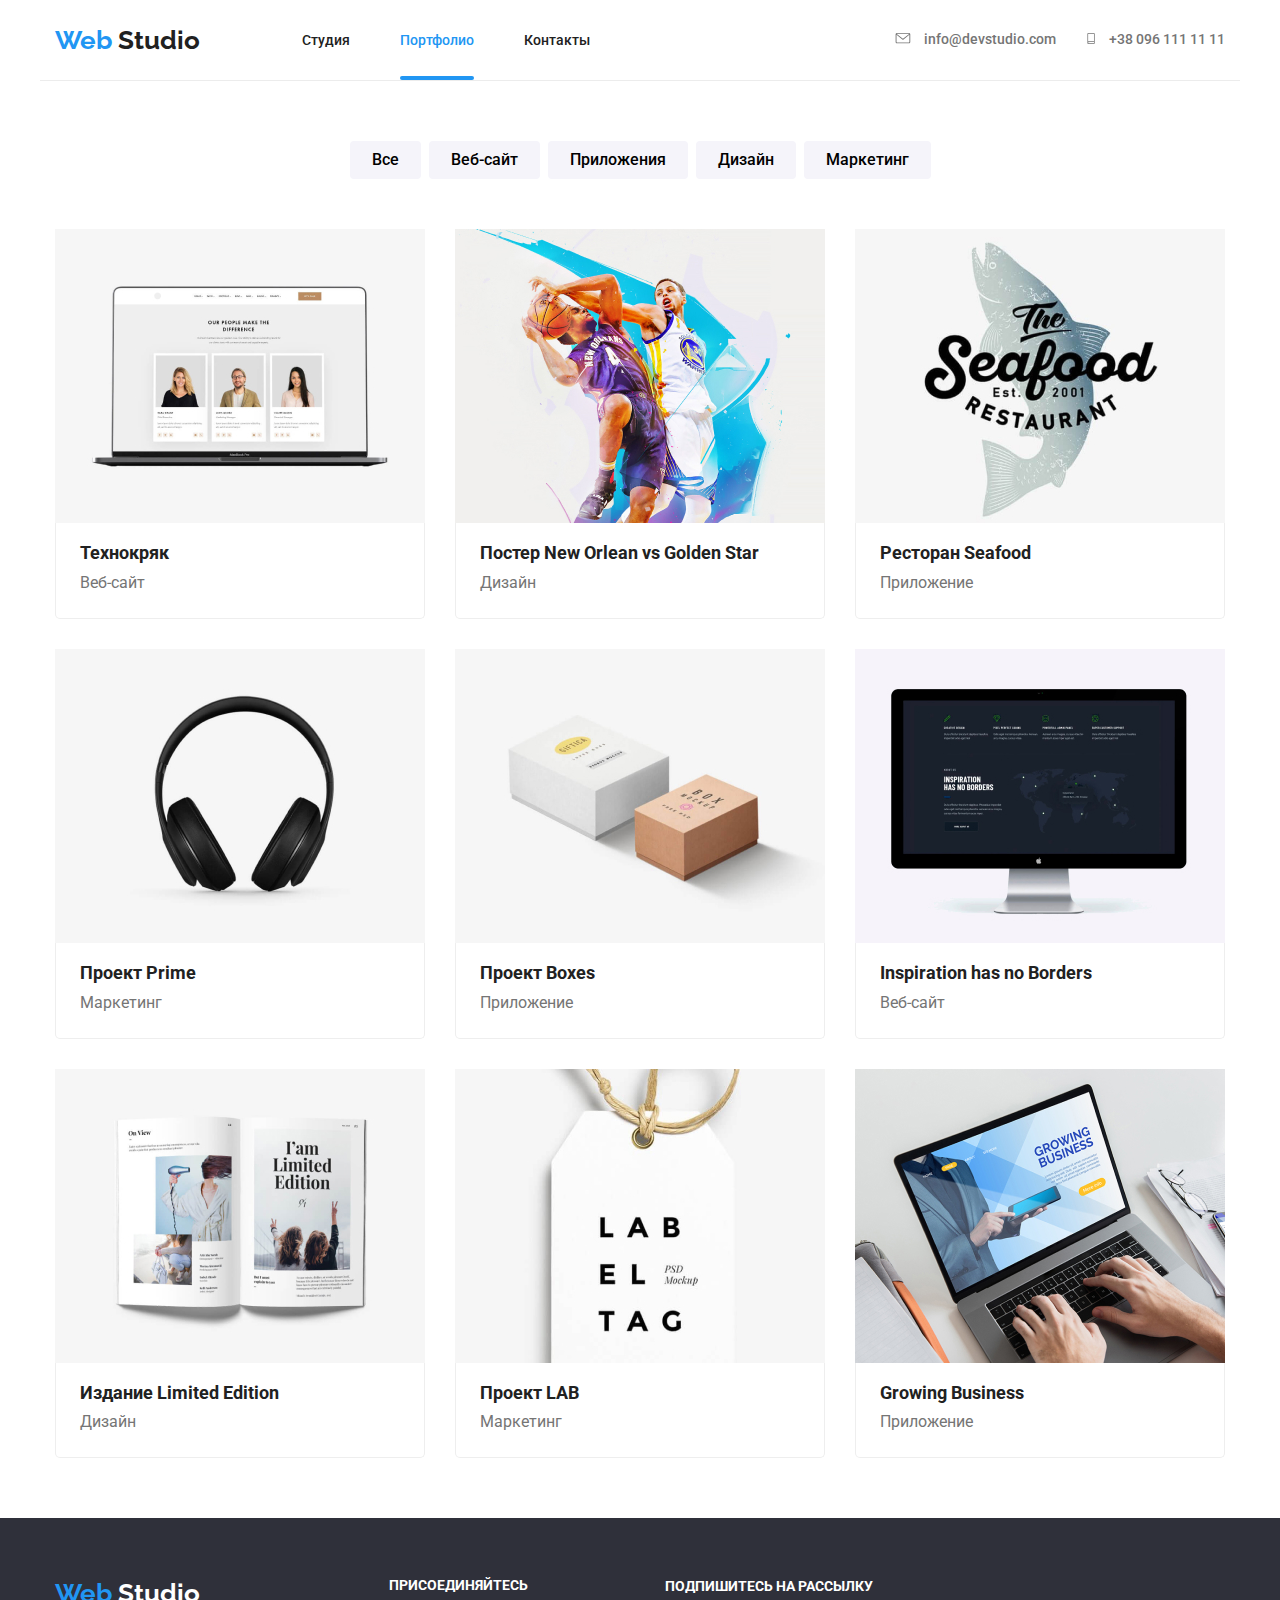
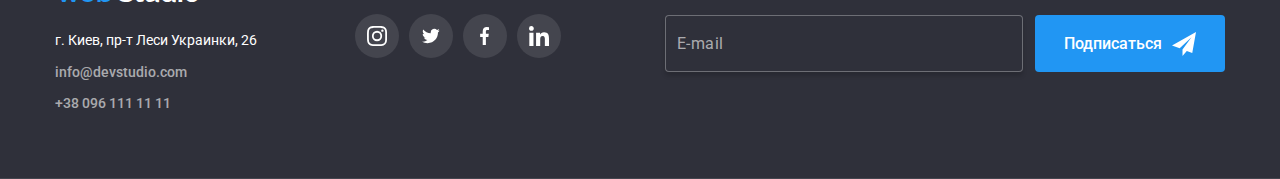
==== commit 6d4cbadd: "дз 08" ====
--- a/portfolio.html
+++ b/portfolio.html
@@ -1,91 +1,68 @@
 <!DOCTYPE html>
 <html lang="ru">
-  <head>
-    <meta charset="UTF-8" />
-    <meta name="viewport" content="width=device-width, initial-scale=1.0" />
-    <title>Web Studio v.1</title>
-    <link
-      href="https://fonts.googleapis.com/css2?family=Raleway:wght@700&family=Roboto:wght@400;500;700;900&display=swap"
-      rel="stylesheet"
-    />
-    <link
-      href="https://cdnjs.cloudflare.com/ajax/libs/modern-normalize/0.6.0/modern-normalize.min.css"
-      rel="stylesheet"
-    />
-
-    <!-- <link rel="stylesheet" href="./css/normalize.css"/> -->
-    <!-- <link rel="stylesheet" href="./css/style.css" /> -->
-    <link rel="stylesheet" href="./css/main.min.css" />
-  </head>
-
-  <body>
-    <header class="top">
-      <div class="conteiner navigation">
-        <div class="logo-button">
-          <a href="./" class="logo"
-            >Web <span class="logo-color">Studio</span></a
-          >
-
-          <button
-            type="button"
-            class="menu-button"
-            aria-expanded="false"
-            aria-controls="menu-container"
-            data-menu-button
-          >
-            <svg
-              width="40"
-              height="40"
-              aria-label="переключатель мобильное меню"
-              class="button-mobile"
-              aria-expanded="false"
-            >
-              <use
-                class="icon-cross"
-                href="./images/symbol-defs.svg#icon-close"
-              ></use>
-              <use
-                class="icon-menu"
-                href="./images/symbol-defs.svg#icon-menu"
-              ></use>
-            </svg>
-          </button>
-        </div>
-        <div class="mobile-menu is-open" data-menu="">
-          <nav class="logo-nav">
-            <!-- навігація -->
-            <ul class="site-nav">
-              <li class="item">
-                <a href="./index.html" class="link">Студия</a>
-              </li>
-              <li class="item">
-                <a href="./portfolio.html" class="link-active">Портфолио</a>
-              </li>
-              <li class="item"><a href="#" class="link">Контакты</a></li>
-            </ul>
-          </nav>
-          <!-- контакти -->
-          <ul class="authorise-nav">
-            <li class="item">
-              <a href="mailto:info@devstudio.com" class="link">
-                <svg class="mail" width="16px" heigh="11.2px">
-                  <use href="./images/symbol-defs.svg#icon-envelope"></use>
-                </svg>
-                info@devstudio.com
-              </a>
-            </li>
-            <li class="item">
-              <a href="tel:+380961111111" class="link">
-                <svg class="mail" width="10px" heigh="14.94px">
-                  <use href="./images/symbol-defs.svg#icon-smartphone"></use>
-                </svg>
-                +38 096 111 11 11</a
-              >
-            </li>
+
+<head>
+  <meta charset="UTF-8" />
+  <meta name="viewport" content="width=device-width, initial-scale=1.0" />
+  <title>Web Studio v.1</title>
+  <link href="https://fonts.googleapis.com/css2?family=Raleway:wght@700&family=Roboto:wght@400;500;700;900&display=swap"
+    rel="stylesheet" />
+  <link href="https://cdnjs.cloudflare.com/ajax/libs/modern-normalize/0.6.0/modern-normalize.min.css"
+    rel="stylesheet" />
+
+  <!-- <link rel="stylesheet" href="./css/normalize.css"/> -->
+  <!-- <link rel="stylesheet" href="./css/style.css" /> -->
+  <link rel="stylesheet" href="./css/main.min.css" />
+</head>
+
+<body>
+  <header class="top">
+    <div class="conteiner navigation">
+      <div class="logo-button">
+        <a href="./" class="logo">Web <span class="logo-color">Studio</span></a>
+
+        <button type="button" class="menu-button" aria-expanded="false" aria-controls="menu-container" data-menu-button>
+
+          <svg width="40" height="40" aria-label="переключатель мобильное меню" class="button-mobile"
+            aria-expanded="false">
+            <use class="icon-cross" href="./images/symbol-defs.svg#icon-close"></use>
+            <use class="icon-menu" href="./images/symbol-defs.svg#icon-menu"></use>
+          </svg>
+        </button>
+
+      </div>
+      <div class="mobile-menu " is-open id="menu-container" data-menu>
+        <nav class="logo-nav">
+          <!-- навігація -->
+          <ul class="site-nav">
+            <li class="item"><a href="./index.html" class="link">Студия</a></li>
+            <li class="item"><a href="./portfolio.html" class="link-active">Портфолио</a></li>
+            <li class="item"><a href="#" class="link">Контакты</a></li>
           </ul>
-        </div>
+        </nav>
+        <!-- контакти -->
+        <ul class="authorise-nav">
+          <li class="item">
+            <a href="mailto:info@devstudio.com" class="link">
+
+              <svg class="mail" width="16px" heigh="11.2px">
+                <use href="./images/symbol-defs.svg#icon-envelope-hover"></use>
+              </svg>
+              info@devstudio.com
+            </a>
+          </li>
+          <li class="item">
+            <a href="tel:+380961111111" class="link">
+              <svg class="tel" width="10px" heigh="14.94px">
+                <use href="./images/symbol-defs.svg#icon-smartphone"></use>
+              </svg>
+              +38 096 111 11 11</a>
+          </li>
+        </ul>
       </div>
-    </header>
+
+    </div>
+  </header>
 
     <main>
       <section class="portfolio">
@@ -114,11 +91,11 @@
               <a href="#" class="portfolio-card">
                 <div class="photo">
                   <img
-                    srcet="
-                    ./images/tehno.jpg    1x,
-                    ./images/tehno@2x.jpg 2x,
-                    ./images/tehno@3x.jpg 3x
-                     "
+                    srcset="
+                      ./images/tehno.jpg    1x,
+                      ./images/tehno@2x.jpg 2x,
+                      ./images/tehno@3x.jpg 3x
+                    "
                     src="./images/tehno.jpg"
                     alt="Веб-сайт Технокряк"
                     class="template"
@@ -139,11 +116,11 @@
               <a href="#" class="portfolio-card">
                 <div class="photo">
                   <img
-                    srcet="
-                    ./images/poster.jpg    1x,
-                    ./images/poster@2x.jpg 2x,
-                    ./images/poster@3x.jpg 3x
-                     "
+                    srcset="
+                      ./images/poster.jpg    1x,
+                      ./images/poster@2x.jpg 2x,
+                      ./images/poster@3x.jpg 3x
+                    "
                     src="./images/poster.jpg"
                     alt="Дизайн постера New Orlean vs Golden Star"
                     class="template"
@@ -166,11 +143,11 @@
               <a href="#" class="portfolio-card">
                 <div class="photo">
                   <img
-                    srcet="
-                    ./images/seafood.jpg    1x,
-                    ./images/seafood@2x.jpg 2x,
-                    ./images/seafood@3x.jpg 3x
-                     "
+                    srcset="
+                      ./images/seafood.jpg    1x,
+                      ./images/seafood@2x.jpg 2x,
+                      ./images/seafood@3x.jpg 3x
+                    "
                     src="./images/seafood.jpg"
                     alt="Приложение Ресторан Seafood"
                     class="template"
@@ -191,11 +168,11 @@
               <a href="#" class="portfolio-card">
                 <div class="photo">
                   <img
-                    srcet="
-                    ./images/prime.jpg    1x,
-                    ./images/prime@2x.jpg 2x,
-                    ./images/prime@3x.jpg 3x
-                     "
+                    srcset="
+                      ./images/prime.jpg    1x,
+                      ./images/prime@2x.jpg 2x,
+                      ./images/prime@3x.jpg 3x
+                    "
                     src="./images/prime.jpg"
                     alt="Маркетинг Проект Prime"
                     class="template"
@@ -217,11 +194,11 @@
               <a href="#" class="portfolio-card">
                 <div class="photo">
                   <img
-                    srcet="
-                    ./images/boxes.jpg    1x,
-                    ./images/boxes@2x.jpg 2x,
-                    ./images/boxes@3x.jpg 3x
-                     "
+                    srcset="
+                      ./images/boxes.jpg    1x,
+                      ./images/boxes@2x.jpg 2x,
+                      ./images/boxes@3x.jpg 3x
+                    "
                     src="./images/boxes.jpg"
                     alt="Приложение Проект Boxes"
                     class="template"
@@ -242,11 +219,11 @@
               <a href="#" class="portfolio-card">
                 <div class="photo">
                   <img
-                    srcet="
-                    ./images/inspiration.jpg    1x,
-                    ./images/inspiration@2x.jpg 2x,
-                    ./images/inspiration@3x.jpg 3x
-                     "
+                    srcset="
+                      ./images/inspiration.jpg    1x,
+                      ./images/inspiration@2x.jpg 2x,
+                      ./images/inspiration@3x.jpg 3x
+                    "
                     src="./images/inspiration.jpg"
                     alt="Веб-сайт Inspiration has no Borders"
                     class="template"
@@ -267,11 +244,11 @@
               <a href="#" class="portfolio-card">
                 <div class="photo">
                   <img
-                    srcet="
-                    ./images/limited.jpg    1x,
-                    ./images/limited@2x.jpg 2x,
-                    ./images/limited@3x.jpg 3x
-                     "
+                    srcset="
+                      ./images/limited.jpg    1x,
+                      ./images/limited@2x.jpg 2x,
+                      ./images/limited@3x.jpg 3x
+                    "
                     src="./images/limited.jpg"
                     alt="Дизайн Издание Limited Edition"
                     class="template"
@@ -292,11 +269,11 @@
               <a href="#" class="portfolio-card">
                 <div class="photo">
                   <img
-                    srcet="
-                    ./images/lab.jpg    1x,
-                    ./images/lab@2x.jpg 2x,
-                    ./images/lab@3x.jpg 3x
-                     "
+                    srcset="
+                      ./images/lab.jpg    1x,
+                      ./images/lab@2x.jpg 2x,
+                      ./images/lab@3x.jpg 3x
+                    "
                     src="./images/lab.jpg"
                     alt="Маркетинг Проект LAB"
                     class="template"
@@ -317,11 +294,11 @@
               <a href="#" class="portfolio-card">
                 <div class="photo">
                   <img
-                    srcet="
-                    ./images/growing.jpg    1x,
-                    ./images/growing@2x.jpg 2x,
-                    ./images/growing@3x.jpg 3x
-                     "
+                    srcset="
+                      ./images/growing.jpg    1x,
+                      ./images/growing@2x.jpg 2x,
+                      ./images/growing@3x.jpg 3x
+                    "
                     src="./images/growing.jpg"
                     alt="Приложение  Growing Business"
                     class="template"
--- a/css/main.min.css
+++ b/css/main.min.css
@@ -1,2 +1,2 @@
-.logo,.link-active,.item .link,.logo-footer,.link,.button-list,.section-heading,.portfolio-card{text-decoration:none}.site-nav,.authorise-nav,.menu-svg,.advantage,.advantages,.peculiarity,.section-team,.employee,.section-workers,.workers-text,.social-links,.regular-clients,.customers,.text-address,.footer-link,.join-text,.comments,.section-filter,.portfolio .filter,.section-speech,.examples{list-style:none;padding:0;margin:0}.conteiner{padding-left:15px;padding-right:15px;margin-left:auto;margin-right:auto}@media screen and (min-width: 480px){.conteiner{width:480px}}@media screen and (min-width: 768px){.conteiner{width:768px}}@media screen and (min-width: 1200px){.conteiner{width:1200px}}.logo{font-family:raleway;font-weight:700;font-size:24px;line-height:1.16;letter-spacing:3%;color:#2196f3;padding-top:16px;padding-bottom:16px;margin-right:auto}@media screen and (min-width: 767px) and (max-width: 1199px){.logo{padding-top:26px;padding-bottom:26px}}@media screen and (min-width: 1200px){.logo{margin-right:84px;font-size:26px;line-height:1.11}}.logo-color{color:#212121}.logo-nav{display:-webkit-box;display:-ms-flexbox;display:flex}@media screen and (max-width: 767px){.logo-nav{-webkit-box-pack:center;-ms-flex-pack:center;justify-content:center;text-align:center}}@media screen and (min-width: 768px) and (max-width: 1199px){.logo-nav{margin-right:84px}}.logo-nav,.logo:hover,.logo:focus{color:#2196f3}.top{position:relative;background-color:#fff;color:#212121}@media screen and (min-width: 768px){.navigation{display:-webkit-box;display:-ms-flexbox;display:flex}}@media screen and (max-width: 1199px){.navigation{-webkit-box-pack:justify;-ms-flex-pack:justify;justify-content:space-between}}@media screen and (min-width: 1200px){.navigation{-webkit-box-align:center;-ms-flex-align:center;align-items:center;-webkit-box-pack:justify;-ms-flex-pack:justify;justify-content:space-between}}@media screen and (max-width: 767px){.mobile-menu{position:absolute;display:none;background-color:#fff;top:100%;left:0;width:100%;padding-top:60px;padding-bottom:60px;-webkit-box-align:center;-ms-flex-align:center;align-items:center;-webkit-box-pack:center;-ms-flex-pack:center;justify-content:center;z-index:1;-webkit-box-shadow:0px 1px 3px rgba(0,0,0,0.16),0px 2px 4px rgba(0,0,0,0.08),0px 4px 8px rgba(0,0,0,0.04);box-shadow:0px 1px 3px rgba(0,0,0,0.16),0px 2px 4px rgba(0,0,0,0.08),0px 4px 8px rgba(0,0,0,0.04)}.mobile-menu.is-open{display:block}}@media screen and (min-width: 768px){.mobile-menu{display:-webkit-box;display:-ms-flexbox;display:flex;-webkit-box-align:center;-ms-flex-align:center;align-items:center}}@media screen and (min-width: 768px) and (max-width: 1199px){.mobile-menu{padding:0}}@media screen and (min-width: 1200px){.mobile-menu{-webkit-box-pack:justify;-ms-flex-pack:justify;justify-content:space-between}}.site-nav .link:hover,.site-nav .link:focus{color:#2196f3}@media screen and (min-width: 768px){.site-nav{display:-webkit-box;display:-ms-flexbox;display:flex}}@media screen and (min-width: 1200px){.site-nav{margin-right:305px}}@media screen and (max-width: 767px){.site-nav .item:not(:first-child){padding-top:40px}}@media screen and (min-width: 768px){.site-nav .item:not(:last-child){margin-right:50px}}.site-nav .link,.link-active{position:relative;color:#212121;font-weight:500;font-family:roboto,sans-serif;font-size:14px;letter-spacing:2%;display:block;-webkit-transition:color 250ms cubic-bezier(0.4, 0, 0.2, 1),background-color 250ms cubic-bezier(0.4, 0, 0.2, 1);transition:color 250ms cubic-bezier(0.4, 0, 0.2, 1),background-color 250ms cubic-bezier(0.4, 0, 0.2, 1)}@media screen and (min-width: 768px) and (max-width: 1199px){.site-nav .link,.link-active{padding-top:32px;padding-bottom:32px}}@media screen and (min-width: 1200px){.site-nav .link,.link-active{padding-top:32px;padding-bottom:32px}}.link-active{color:#2196f3}@media screen and (max-width: 767px){.link-active{padding-bottom:8px}}.authorise-nav .link{font-family:roboto,sans-serif;color:#757575;font-weight:500;line-height:1.14;letter-spacing:2%;-webkit-transition:color 250ms cubic-bezier(0.4, 0, 0.2, 1);transition:color 250ms cubic-bezier(0.4, 0, 0.2, 1);-webkit-box-align:center;-ms-flex-align:center;align-items:center;-webkit-box-pack:center;-ms-flex-pack:center;justify-content:center}@media screen and (min-width: 768px){.authorise-nav .link{font-size:14px}}@media screen and (max-width: 767px){.authorise-nav .link{font-size:18px}}.authorise-nav .item{-webkit-box-pack:start;-ms-flex-pack:start;justify-content:flex-start}@media screen and (max-width: 767px){.authorise-nav .item:not(:last-child){margin-bottom:16px}}@media screen and (min-width: 768px) and (max-width: 1199px){.authorise-nav .item:not(:last-child){margin-bottom:10px}}@media screen and (min-width: 1200px){.authorise-nav .item{padding-top:32px;padding-bottom:32px}.authorise-nav .item:not(:last-child){margin-right:30px}}.authorise-nav{display:-webkit-box;display:-ms-flexbox;display:flex;-webkit-box-orient:vertical;-webkit-box-direction:normal;-ms-flex-direction:column;flex-direction:column}.authorise-nav .link:hover,.authorise-nav .link:focus{color:#2196f3}@media screen and (max-width: 767px){.authorise-nav{margin-top:60px;-webkit-box-align:center;-ms-flex-align:center;align-items:center}}@media screen and (min-width: 1200px){.authorise-nav{margin-left:auto;-webkit-box-orient:horizontal;-webkit-box-direction:normal;-ms-flex-direction:row;flex-direction:row}}.item .link{display:inline-block}@media screen and (min-width: 1200px){.item .link{display:block}}.mail,.tel{height:11px;margin-right:10px;fill:currentColor}.link-active::after{content:"";position:absolute;-webkit-box-align:baseline;-ms-flex-align:baseline;align-items:baseline;width:100%;height:4px;bottom:0;left:0;background:#2196f3;border-radius:2px}@media screen and (max-width: 767px){.menu-button{display:-webkit-inline-box;display:-ms-inline-flexbox;display:inline-flex;padding:0;margin:0;border:0;background-color:#fff;-webkit-transition:fill 250ms cubic-bezier(0.4, 0, 0.2, 1);transition:fill 250ms cubic-bezier(0.4, 0, 0.2, 1);cursor:pointer}.menu-button:hover{fill:#2196f3;-webkit-transition:fill 250ms cubic-bezier(0.4, 0, 0.2, 1);transition:fill 250ms cubic-bezier(0.4, 0, 0.2, 1)}}@media screen and (min-width: 768px){.menu-button{display:none}}.menu-button .icon-menu{display:none}.menu-button.is-open .icon-menu{display:block}.menu-button.is-open .icon-cross{display:none}.logo-button{display:-webkit-box;display:-ms-flexbox;display:flex;-webkit-box-align:center;-ms-flex-align:center;align-items:center;-webkit-box-pack:justify;-ms-flex-pack:justify;justify-content:space-between}.hero{height:400px;max-width:1600px;margin:0;margin-right:auto;margin-left:auto;text-align:center;background-image:-webkit-gradient(linear, left top, left bottom, from(rgba(47,48,58,0.8)), to(rgba(47,48,58,0.8))),url("../images/Header img.jpg");background-image:linear-gradient(rgba(47,48,58,0.8), rgba(47,48,58,0.8)),url("../images/Header img.jpg");background-repeat:no-repeat;background-position:center;background-size:cover}@media screen and (min-width: 1200px){.hero{height:600px}}@media screen and (min-device-pixel-ratio: 2), screen and (-webkit-min-device-pixel-ratio: 2), screen and (min-resolution: 192dpi), screen and (min-resolution: 2dppx){.overlay .box{background-image:url("../images/Header img@2x.jpg")}}@media screen and (min-device-pixel-ratio: 3), screen and (-webkit-min-device-pixel-ratio: 3), screen and (min-resolution: 3dppx), screen and (min-resolution: 288dpi){.overlay .box{background-image:url("../images/Header img@3x.jpg")}}.section-hero{text-align:center;font-weight:900;letter-spacing:6%;text-transform:uppercase;text-align:center;color:#fff;font-family:roboto,sans-serif;margin:0}@media screen and (max-width: 1199px){.section-hero{font-size:26px;line-height:1.62;padding-top:118px;margin:0px 0px 30px 0px}}@media screen and (min-width: 1200px){.section-hero{padding-top:200px;margin-bottom:30px;font-size:44px;line-height:1.36}}.button-main{display:inline-block;background-color:#2196f3;color:#fff;font-family:roboto;text-align:inherit;font-weight:700;font-size:16px;line-height:1.88;min-width:200px;height:50px;top:430px;border:0;border-color:none;border-radius:4px;padding:10px 32px;margin:0;cursor:pointer;-webkit-transition:color 250ms cubic-bezier(0.4, 0, 0.2, 1),background-color 250ms cubic-bezier(0.4, 0, 0.2, 1),border 250ms cubic-bezier(0.4, 0, 0.2, 1);transition:color 250ms cubic-bezier(0.4, 0, 0.2, 1),background-color 250ms cubic-bezier(0.4, 0, 0.2, 1),border 250ms cubic-bezier(0.4, 0, 0.2, 1)}.button-main:hover,.button-main:focus{color:#2196f3;background-color:#fff;border:1px solid #2196f3}.our-advantage{padding-top:60px;padding-bottom:60px}@media screen and (min-width: 768px){.advantage{display:-webkit-box;display:-ms-flexbox;display:flex;-ms-flex-wrap:wrap;flex-wrap:wrap;margin:-15px}}@media screen and (min-width: 1140px){.advantage{display:-webkit-box;display:-ms-flexbox;display:flex;-ms-flex-line-pack:center;align-content:center;-ms-flex-wrap:nowrap;flex-wrap:nowrap}}.advantages{width:100%}@media screen and (min-width: 768px){.advantages{width:calc((100% - 2 * 30px) / 2);margin:15px}}@media screen and (min-width: 1200px){.advantages{width:25%}}@media screen and (max-width: 767px){.advantages:not(:last-child){margin-bottom:30px}}.icon-svg{display:-webkit-inline-box;display:-ms-inline-flexbox;display:inline-flex;width:100%;height:120px;margin-bottom:30px;background-color:#f5f4fa;border-radius:4%;-webkit-box-pack:center;-ms-flex-pack:center;justify-content:center;-webkit-box-align:center;-ms-flex-align:center;align-items:center}@media screen and (min-width: 480px){.icon-advantag{width:100%;display:-webkit-box;display:-ms-flexbox;display:flex;border-radius:4%}}.section-caption{color:#212121;font-family:roboto,sans-serif;font-weight:700;font-size:14px;line-height:1.14;margin:0px 0px 10px 0px;text-transform:uppercase}@media screen and (max-width: 767px){.section-caption{text-align:center}}.text-caption{font-family:roboto,sans-serif;font-size:14px;line-height:1.71;color:#757575}@media screen and (max-width: 1169px){.featcher{display:none}}.featcher .conteiner{padding-top:94px;padding-bottom:94px;border-top:1px solid #ececec}.section-tittle{font-weight:700;font-size:28px;font-family:roboto,sans-serif;line-height:1.17;text-align:center;color:#212121;margin:0;margin-bottom:30px}@media screen and (min-width: 1200px){.section-tittle{line-height:1.31;font-size:36px;margin-bottom:50px}}.featchers{text-align:center;margin:0;padding:0;display:-webkit-box;display:-ms-flexbox;display:flex;-ms-flex-line-pack:center;align-content:center;-ms-flex-wrap:nowrap;flex-wrap:nowrap}.featchers .peculiarity+.peculiarity{margin-left:30px}.peculiarity{position:relative;width:370px;height:294px}.peculiarity .peculiarity-img{display:block}.featchers-text{position:absolute;font-family:roboto,sans-serif;bottom:0;right:0;width:370px;height:70px;padding:0;margin:0;background:rgba(47,48,58,0.8)}.featchers .products{color:#fff;font-weight:700;font-size:14px;line-height:1.14;text-transform:uppercase;margin:0}.products{padding:27px 82px 27px 83px}.team{background-color:#f5f4fa;text-align:center;line-height:1.9}.section-team{-ms-flex-line-pack:center;align-content:center}@media screen and (min-width: 768px){.section-team{display:-webkit-box;display:-ms-flexbox;display:flex;-ms-flex-wrap:wrap;flex-wrap:wrap;margin:-15px}}@media screen and (min-width: 1200px){.section-team{display:-webkit-box;display:-ms-flexbox;display:flex;-ms-flex-line-pack:center;align-content:center;-ms-flex-wrap:nowrap;flex-wrap:nowrap}}.employee{border-radius:4px;background-color:#fff;cursor:pointer;-webkit-box-shadow:0px 2px 1px rgba(0,0,0,0.2),0px 1px 1px rgba(0,0,0,0.14),0px 1px 3px rgba(0,0,0,0.12);box-shadow:0px 2px 1px rgba(0,0,0,0.2),0px 1px 1px rgba(0,0,0,0.14),0px 1px 3px rgba(0,0,0,0.12)}@media screen and (min-width: 768px){.employee{width:calc((100% - 2 * 30px) / 2);margin:15px}}@media screen and (min-width: 1200px){.employee{width:25%}}@media screen and (max-width: 767px){.employee:not(:last-child){margin-bottom:30px}}.thumb{height:320px;margin-bottom:30px}@media screen and (min-width: 768px){.thumb{height:260px}}.thumb .img{display:block;width:100%;height:100%;-o-object-fit:cover;object-fit:cover;-o-object-position:top;object-position:top}.section-workers{font-family:roboto,sans-serif;font-weight:500;font-size:16px;line-height:1.19;margin-bottom:10px;text-align:center}.workers-text{font-family:roboto,sans-serif;color:#757575;font-size:16px;line-height:1.19;margin-bottom:16px}.links-item .social{display:-webkit-box;display:-ms-flexbox;display:flex;width:44px;height:44px;border-radius:50%;-webkit-box-pack:center;-ms-flex-pack:center;justify-content:center;-webkit-box-align:center;-ms-flex-align:center;align-items:center;color:#fff;-webkit-transition:color 250ms cubic-bezier(0.4, 0, 0.2, 1);transition:color 250ms cubic-bezier(0.4, 0, 0.2, 1)}.links-item .social:hover,.links-item .social:focus{background-color:#2196f3;-webkit-transition:background-color 250ms cubic-bezier(0.4, 0, 0.2, 1);transition:background-color 250ms cubic-bezier(0.4, 0, 0.2, 1)}.links-item .icon-worker{fill:#757575;-webkit-transition:fill 250ms cubic-bezier(0.4, 0, 0.2, 1);transition:fill 250ms cubic-bezier(0.4, 0, 0.2, 1)}.social:hover .icon-worker,.social:focus .icon-worker{fill:#fff;-webkit-transition:fill 250ms cubic-bezier(0.4, 0, 0.2, 1);transition:fill 250ms cubic-bezier(0.4, 0, 0.2, 1)}.social-links{display:-webkit-box;display:-ms-flexbox;display:flex;-webkit-box-pack:center;-ms-flex-pack:center;justify-content:center}@media screen and (max-width: 767px){.social-links{padding-right:122px;padding-bottom:24px;padding-left:122px}}@media screen and (min-width: 768px){.social-links{padding-right:74px;padding-bottom:24px;padding-left:74px}}@media screen and (min-width: 1200px){.social-links{padding-right:31px;padding-bottom:24px;padding-left:32px}}.clients{padding:0;padding-bottom:60px;padding-top:60px}@media screen and (min-width: 1200px){.clients{padding-bottom:94px;padding-top:94px}}.regular-clients{display:-webkit-box;display:-ms-flexbox;display:flex;-ms-flex-wrap:wrap;flex-wrap:wrap;-webkit-box-pack:center;-ms-flex-pack:center;justify-content:center}.img{fill:#afb1b8;-webkit-transition:fill 250ms cubic-bezier(0.4, 0, 0.2, 1);transition:fill 250ms cubic-bezier(0.4, 0, 0.2, 1)}.customers{display:-webkit-box;display:-ms-flexbox;display:flex;-webkit-box-pack:center;-ms-flex-pack:center;justify-content:center;-webkit-box-align:center;-ms-flex-align:center;align-items:center;border:1px solid #afb1b8;border-radius:4px;height:90px;cursor:pointer;-webkit-transition:border 250ms cubic-bezier(0.4, 0, 0.2, 1);transition:border 250ms cubic-bezier(0.4, 0, 0.2, 1)}.customers:hover,.customers:focus{border-color:#2196f3}@media screen and (max-width: 767px){.customers:nth-child(odd){margin-right:30px}.customers:not(:nth-last-child(-n+2)){margin-bottom:30px}.customers{width:calc((100% - 30px) / 2)}}@media screen and (min-width: 768px) and (max-width: 1199px){.customers:not(:nth-child(3n)){margin-right:30px}.customers:not(:nth-last-child(-n+3)){margin-bottom:30px}.customers{width:calc((100% - 60px) / 3)}}@media screen and (min-width: 1200px){.customers{width:calc((100% - 150px) / 6)}.customers:not(:last-child){margin-right:30px}}.img-link:hover .img,.img-link:focus .img{fill:#2196f3}.logo-footer{font-family:Raleway, sans-serif;font-weight:700;margin-bottom:20px;color:#2196f3}.logo-footer:hover,.logo-footer:focus{color:#2196f3;-webkit-transition:-webkit-transform 250ms cubic-bezier(0.4, 0, 0.2, 1);transition:-webkit-transform 250ms cubic-bezier(0.4, 0, 0.2, 1);transition:transform 250ms cubic-bezier(0.4, 0, 0.2, 1);transition:transform 250ms cubic-bezier(0.4, 0, 0.2, 1), -webkit-transform 250ms cubic-bezier(0.4, 0, 0.2, 1)}@media screen and (max-width: 1199px){.logo-footer{font-size:24px;line-height:1.17}}@media screen and (min-width: 1200px){.logo-footer{font-size:26px;line-height:1.19}}.logo-footer span{color:#fff}@media screen and (min-width: 1200px){.address-invitation{display:-webkit-box;display:-ms-flexbox;display:flex}}.bottom-address{display:-webkit-box;display:-ms-flexbox;display:flex;-webkit-box-orient:vertical;-webkit-box-direction:normal;-ms-flex-direction:column;flex-direction:column;margin-bottom:60px}@media screen and (max-width: 1199px){.bottom-address{-webkit-box-pack:center;-ms-flex-pack:center;justify-content:center;-webkit-box-align:center;-ms-flex-align:center;align-items:center}}@media screen and (min-width: 768px) and (max-width: 1199px){.bottom-address{margin-right:165px}}@media screen and (min-width: 1200px){.bottom-address{margin-bottom:0;margin-right:69px;width:231px}}address{color:#fff;font-size:14px;font-style:normal;line-height:1.66;font-family:roboto,sans-serif}.text-address{margin-bottom:8px}.authorise-nav-footer .link{color:rgba(255,255,255,0.6);font-weight:500;font-size:14px;line-height:1.14;-webkit-transition:color 250ms cubic-bezier(0.4, 0, 0.2, 1);transition:color 250ms cubic-bezier(0.4, 0, 0.2, 1)}.authorise-nav-footer .link:hover,.authorise-nav-footer .link:focus{color:#2196f3}@media screen and (max-width: 1199px){.authorise-nav-footer .link{display:-webkit-box;display:-ms-flexbox;display:flex;-webkit-box-orient:vertical;-webkit-box-direction:normal;-ms-flex-direction:column;flex-direction:column;-webkit-box-align:center;-ms-flex-align:center;align-items:center}}.authorise-nav-footer{margin:0;padding:0}.footer-link:not(:last-child){margin-bottom:8px}.footer-form{display:-webkit-box;display:-ms-flexbox;display:flex}@media screen and (max-width: 1199px){.footer-form{-webkit-box-orient:vertical;-webkit-box-direction:normal;-ms-flex-direction:column;flex-direction:column;-webkit-box-pack:center;-ms-flex-pack:center;justify-content:center;-webkit-box-align:center;-ms-flex-align:center;align-items:center}}.join-text{padding-bottom:21px;font-weight:700;font-size:14px;text-transform:uppercase;color:#fff;font-family:roboto,sans-serif}@media screen and (max-width: 1199px){.join-text{text-align:center}}.footer-label{position:relative}@media screen and (max-width: 1199px){.footer-label{max-width:450px;width:100%}}@media screen and (min-width: 1200px){.footer-label{display:-webkit-box;display:-ms-flexbox;display:flex;margin-right:12px;width:358px}}.input-mail{width:100%;border:1px solid rgba(255,255,255,0.3);-webkit-box-shadow:0px 4px 4px rgba(0,0,0,0.15);box-shadow:0px 4px 4px rgba(0,0,0,0.15);border-radius:4px;padding:0;padding:18px 12px;background-color:#2f303a;font-family:roboto,sans-serif;outline:none}.mail-text{position:absolute;font-family:roboto,sans-serif;font-size:16px;letter-spacing:0.03em;color:rgba(255,255,255,0.6);padding:0;top:50%;left:12px;-webkit-transform:translateY(-50%);transform:translateY(-50%);margin:0;-webkit-transition:-webkit-transform 250ms cubic-bezier(0.4, 0, 0.2, 1);transition:-webkit-transform 250ms cubic-bezier(0.4, 0, 0.2, 1);transition:transform 250ms cubic-bezier(0.4, 0, 0.2, 1);transition:transform 250ms cubic-bezier(0.4, 0, 0.2, 1), -webkit-transform 250ms cubic-bezier(0.4, 0, 0.2, 1)}.footer-label:focus-within>.mail-text{color:#2196f3;-webkit-transform:translateY(-250%);transform:translateY(-250%)}.input-mail:not(:placeholder-shown)+.mail-text{color:#2196f3;-webkit-transform:translateY(-250%);transform:translateY(-250%)}.button-subscription{display:-webkit-box;display:-ms-flexbox;display:flex;padding:10px 29px 10px 29px;margin-top:20px;font-weight:500;font-size:16px;line-height:1.88;border-radius:4px;border:0;font-family:Roboto, sans-serif;color:#fff;background-color:#2196f3;-webkit-box-align:center;-ms-flex-align:center;align-items:center;cursor:pointer;-webkit-transition:color 250ms cubic-bezier(0.4, 0, 0.2, 1),background-color 250ms cubic-bezier(0.4, 0, 0.2, 1);transition:color 250ms cubic-bezier(0.4, 0, 0.2, 1),background-color 250ms cubic-bezier(0.4, 0, 0.2, 1)}.button-subscription:focus,.button-subscription:hover{background-color:#fff;color:#2196f3}@media screen and (min-width: 1200px){.button-subscription{margin:0}}.button-subscription:focus .button-icon,.button-subscription:hover .button-icon{fill:#2196f3}.button-icon{margin-left:10px;fill:#fff;-webkit-transition:fill 250ms cubic-bezier(0.4, 0, 0.2, 1);transition:fill 250ms cubic-bezier(0.4, 0, 0.2, 1)}footer{background-color:#2f303a;margin:0;padding:0}@media screen and (min-width: 768px) and (max-width: 1199px){.address-invitation{display:-webkit-box;display:-ms-flexbox;display:flex;-ms-flex-pack:distribute;justify-content:space-around}}.link-item .social{display:-webkit-box;display:-ms-flexbox;display:flex;-webkit-box-pack:center;-ms-flex-pack:center;justify-content:center;-webkit-box-align:center;-ms-flex-align:center;align-items:center;width:44px;height:44px;border-radius:50%;color:#757575;cursor:pointer}.link-item .social:hover,.link-item .social:focus{background-color:#2196f3;-webkit-transition:background-color 250ms cubic-bezier(0.4, 0, 0.2, 1);transition:background-color 250ms cubic-bezier(0.4, 0, 0.2, 1)}.link-item:not(:last-child){margin-right:10px}.bottom{-webkit-box-align:baseline;-ms-flex-align:baseline;align-items:baseline;margin-right:auto;margin-left:auto;padding:0;border-bottom:1px solid rgba(255,255,255,0.1)}.foot{padding-top:60px;padding-bottom:60px}@media screen and (min-width: 1200px){.foot{display:-webkit-box;display:-ms-flexbox;display:flex;-webkit-box-pack:justify;-ms-flex-pack:justify;justify-content:space-between}}.footer-invitation{display:-webkit-box;display:-ms-flexbox;display:flex;-webkit-box-orient:vertical;-webkit-box-direction:normal;-ms-flex-direction:column;flex-direction:column;-webkit-box-align:center;-ms-flex-align:center;align-items:center;margin-bottom:60px}.invitation{color:#fff;font-family:roboto,sans-serif;font-weight:700;font-size:14px;line-height:1.14;text-transform:uppercase;margin:0;padding-bottom:20px}.invitation-links{display:-webkit-box;display:-ms-flexbox;display:flex;margin:0;padding:0}.invitation-links .link-item{display:-webkit-box;display:-ms-flexbox;display:flex;-webkit-box-align:center;-ms-flex-align:center;align-items:center;border-radius:50%;width:44px;height:44px;background-position:center;background-color:rgba(255,255,255,0.1);background-repeat:no-repeat;-webkit-transition:background-color 250ms cubic-bezier(0.4, 0, 0.2, 1);transition:background-color 250ms cubic-bezier(0.4, 0, 0.2, 1)}.social-list:not(:last-child){margin-right:10px}.social{display:-webkit-box;display:-ms-flexbox;display:flex;-webkit-box-pack:center;-ms-flex-pack:center;justify-content:center;-webkit-box-align:center;-ms-flex-align:center;align-items:center}.icon{fill:#fff;-webkit-box-align:center;-ms-flex-align:center;align-items:center}.form{background:#fff;-webkit-box-shadow:0px 2px 1px rgba(0,0,0,0.2),0px 1px 1px rgba(0,0,0,0.14),0px 1px 3px rgba(0,0,0,0.12);box-shadow:0px 2px 1px rgba(0,0,0,0.2),0px 1px 1px rgba(0,0,0,0.14),0px 1px 3px rgba(0,0,0,0.12);border-radius:4px;max-width:450px;width:100%;position:relative;top:94px;left:15px;top:50%;left:50%;-webkit-transform:translate(-50%, -50%);transform:translate(-50%, -50%)}@media screen and (min-width: 1200px){.form{width:528px}}.backdrop{position:fixed;top:0;left:0;visibility:visible;opacity:1;width:100%;height:100%;background-color:rgba(0,0,0,0.2);-webkit-transition:background-color 250ms cubic-bezier(0.4, 0, 0.2, 1),visibility 250ms cubic-bezier(0.4, 0, 0.2, 1),opacity 250ms cubic-bezier(0.4, 0, 0.2, 1);transition:background-color 250ms cubic-bezier(0.4, 0, 0.2, 1),visibility 250ms cubic-bezier(0.4, 0, 0.2, 1),opacity 250ms cubic-bezier(0.4, 0, 0.2, 1);overflow-y:scroll}.backdrop.is-hidden{pointer-events:none;opacity:0}.button-close{position:absolute;top:8px;right:8px;display:-webkit-box;display:-ms-flexbox;display:flex;width:30px;height:30px;-webkit-box-pack:center;-ms-flex-pack:center;justify-content:center;-webkit-box-align:center;-ms-flex-align:center;align-items:center;background:var(--hero-text-color);-webkit-box-shadow:0px 2px 1px rgba(0,0,0,0.2),0px 1px 1px rgba(0,0,0,0.14),0px 1px 3px rgba(0,0,0,0.12);box-shadow:0px 2px 1px rgba(0,0,0,0.2),0px 1px 1px rgba(0,0,0,0.14),0px 1px 3px rgba(0,0,0,0.12);border-radius:50%;border:0;cursor:pointer;-webkit-transition:-webkit-transform 250ms cubic-bezier(0.4, 0, 0.2, 1);transition:-webkit-transform 250ms cubic-bezier(0.4, 0, 0.2, 1);transition:transform 250ms cubic-bezier(0.4, 0, 0.2, 1);transition:transform 250ms cubic-bezier(0.4, 0, 0.2, 1), -webkit-transform 250ms cubic-bezier(0.4, 0, 0.2, 1)}.button-close:focus,.button-close:hover{background-color:#2196f3;fill:#fff}.button-form{display:inline-block;background-color:#2196f3;color:#fff;font-family:roboto,sans-serif;text-align:inherit;font-weight:700;font-size:16px;line-height:1.88;min-width:200px;height:50px;top:430px;border:0;border-radius:4px;cursor:pointer;padding:10px 55px;margin:0;-webkit-transition:color 250ms cubic-bezier(0.4, 0, 0.2, 1),background-color 250ms cubic-bezier(0.4, 0, 0.2, 1),border 250ms cubic-bezier(0.4, 0, 0.2, 1);transition:color 250ms cubic-bezier(0.4, 0, 0.2, 1),background-color 250ms cubic-bezier(0.4, 0, 0.2, 1),border 250ms cubic-bezier(0.4, 0, 0.2, 1)}.button-form:hover,.button-form:focus{background-color:#fff;color:#2196f3;border:1px solid #2196f3}.button-submit{display:-webkit-box;display:-ms-flexbox;display:flex;-webkit-box-pack:center;-ms-flex-pack:center;justify-content:center;padding:30px 164px 40px}.form-elements{padding:0 40px 20px 40px;margin:0}.topic{font-family:roboto,sans-serif;font-style:normal;font-weight:bold;font-size:20px;line-height:23px;text-align:center;letter-spacing:0.03em;color:#212121;margin:0;padding:40px;padding-bottom:30px}.forma-fild{position:relative;display:-webkit-box;display:-ms-flexbox;display:flex;padding:0}.forma-fild:not(:last-child){margin-bottom:28px}.forma-input{width:100%;border:1px solid rgba(33,33,33,0.2);border-radius:4px;padding:0;padding:12px 42px}.forma-input:hover,.forma-input:focus{border-color:#2196f3;outline:none}.forma-name{position:absolute;font-family:Roboto;font-size:14px;letter-spacing:0.01em;color:#757575;padding:0;top:50%;left:42px;-webkit-transform:translateY(-50%);transform:translateY(-50%);margin:0;-webkit-transition:-webkit-transform 250ms cubic-bezier(0.4, 0, 0.2, 1);transition:-webkit-transform 250ms cubic-bezier(0.4, 0, 0.2, 1);transition:transform 250ms cubic-bezier(0.4, 0, 0.2, 1);transition:transform 250ms cubic-bezier(0.4, 0, 0.2, 1), -webkit-transform 250ms cubic-bezier(0.4, 0, 0.2, 1)}.forma-fild:focus-within .forma-name{-webkit-transform:translate(-30px, -250%);transform:translate(-30px, -250%);color:#2196f3}.forma-input:not(:placeholder-shown)+.forma-name{-webkit-transform:translate(-30px, -250%);transform:translate(-30px, -250%);color:#2196f3;border-color:#2196f3}.icon-forma{position:absolute;top:50%;left:12px;-webkit-transform:translateY(-50%);transform:translateY(-50%)}.forma-fild:focus-within .icon-forma{fill:#2196f3;border-color:#2196f3}.comments{position:relative;width:100%;min-height:120px}.comments-name{position:absolute;font-family:Roboto;font-size:14px;letter-spacing:0.01em;color:#757575;top:12px;left:16px;-webkit-transition:-webkit-transform 250ms cubic-bezier(0.4, 0, 0.2, 1);transition:-webkit-transform 250ms cubic-bezier(0.4, 0, 0.2, 1);transition:transform 250ms cubic-bezier(0.4, 0, 0.2, 1);transition:transform 250ms cubic-bezier(0.4, 0, 0.2, 1), -webkit-transform 250ms cubic-bezier(0.4, 0, 0.2, 1)}.comments-fild{display:block;resize:none;width:100%;height:120px;margin:0;border:1px solid rgba(33,33,33,0.2);border-radius:4px}.comments-fild:focus{border-color:#2196f3;outline:none}.comments:focus-within>.comments-name{color:#2196f3;-webkit-transform:translateY(-200%);transform:translateY(-200%)}.comments-fild:not(:placeholder-shown)+.comments-name{-webkit-transform:translateY(-200%);transform:translateY(-200%);color:#2196f3}.checkbox-fild{margin-bottom:30px}.agreement{color:#2196f3;text-decoration:underline}.checkbox-label{display:-webkit-box;display:-ms-flexbox;display:flex;-webkit-box-align:center;-ms-flex-align:center;align-items:center;font-family:roboto,sans-serif;font-size:14px;line-height:1.71;font-weight:400;color:#757575;padding:0 52px 0 51px}.checkbox{position:absolute;width:1px;height:1px;margin:-1px;border:0;padding:0;clip:rect(0 0 0 0);overflow:hidden}.checkbox-icon{display:inline-block;width:15px;height:15px;border:2px solid #212121;border-radius:4px;margin-right:8px;cursor:pointer}.checkbox:checked+.checkbox-icon{border-color:transparent;background-color:#2196f3;background-image:url("../images/icon-check.svg");background-size:contain;background-origin:border-box;-webkit-transition:background-color 250ms cubic-bezier(0.4, 0, 0.2, 1);transition:background-color 250ms cubic-bezier(0.4, 0, 0.2, 1)}.section-filter{font-family:roboto,sans-serif;font-size:16px;line-height:1.88;text-align:left;color:#757575}.portfolio .filter{display:-webkit-box;display:-ms-flexbox;display:flex;min-width:73px;margin-bottom:50px;font-weight:500;font-size:16px;line-height:1.62;-ms-flex-wrap:wrap;flex-wrap:wrap}@media screen and (max-width: 767px){.portfolio .filter{-webkit-box-pack:start;-ms-flex-pack:start;justify-content:flex-start}}@media screen and (min-width: 768px){.portfolio .filter{-webkit-box-pack:center;-ms-flex-pack:center;justify-content:center}}.photo{position:relative;overflow:hidden}.button-list.button-list:not(:last-child){margin-right:8px}@media screen and (max-width: 767px){.button-list{margin-bottom:15px}}.button-filter{padding:6px 22px;font-weight:500;font-size:16px;line-height:1.62;height:38px;border-radius:4px;border:0;text-align:center;font-family:roboto,sans-serif;background-color:#f5f4fa;-webkit-transition:color 250ms cubic-bezier(0.4, 0, 0.2, 1),background-color 250ms cubic-bezier(0.4, 0, 0.2, 1);transition:color 250ms cubic-bezier(0.4, 0, 0.2, 1),background-color 250ms cubic-bezier(0.4, 0, 0.2, 1)}.button-filter:hover,.button-filter:focus{color:#fff;background-color:#2196f3;-webkit-box-shadow:0px 2px 2px rgba(0,0,0,0.12),0px 1px 2px rgba(0,0,0,0.08),0px 3px 1px rgba(0,0,0,0.1);box-shadow:0px 2px 2px rgba(0,0,0,0.12),0px 1px 2px rgba(0,0,0,0.08),0px 3px 1px rgba(0,0,0,0.1)}.section-main{position:absolute;width:1px;height:1px;margin:-1px;border:0;padding:0;clip:rect(0 0 0 0);overflow:hidden}.portfolio .conteiner{padding-top:60px;padding-bottom:60px;border-top:1px solid #ececec}.photo{position:relative;overflow:hidden;height:auto;height:294px}.section-speech{position:absolute;top:0;left:0;font-weight:400;font-family:roboto,sans-serif;color:#fff;background-color:rgba(33,150,243,0.9);font-size:18px;line-height:1.56;text-align:left;-webkit-box-align:center;-ms-flex-align:center;align-items:center;display:block;padding:77px 24px;opacity:0;-webkit-transform:translateY(100%);transform:translateY(100%);-webkit-transition:-webkit-transform 250ms cubic-bezier(0.4, 0, 0.2, 1);transition:-webkit-transform 250ms cubic-bezier(0.4, 0, 0.2, 1);transition:transform 250ms cubic-bezier(0.4, 0, 0.2, 1);transition:transform 250ms cubic-bezier(0.4, 0, 0.2, 1), -webkit-transform 250ms cubic-bezier(0.4, 0, 0.2, 1)}@media screen and (min-width: 768px) and (max-width: 1199px){.section-speech{padding:49px 24px}}@media screen and (min-width: 1200px){.section-speech{padding:63px 24px}}.examples{display:-webkit-box;display:-ms-flexbox;display:flex;-ms-flex-wrap:wrap;flex-wrap:wrap;-webkit-box-pack:center;-ms-flex-pack:center;justify-content:center}.swatch-item{display:block;border-radius:5px}.swatch-item:not(:last-child){margin-bottom:30px}@media screen and (min-width: 768px) and (max-width: 1199px){.swatch-item{width:calc((100% - 30px) / 2)}.swatch-item:nth-child(odd){margin-right:30px}}@media screen and (min-width: 1200px){.swatch-item{margin-right:30px}.swatch-item:nth-child(3n){margin-right:0}.swatch-item:nth-last-child(-n+3){margin-bottom:0}}.template{display:block;margin:0;max-width:100%;height:100%;-o-object-fit:cover;object-fit:cover;-o-object-position:top;object-position:top}.section-main{margin:0;display:none}.section-heading{margin:0;font-size:18px;font-family:roboto,sans-serif;color:#212121;margin-bottom:4px}.card{padding:20px 24px;border-right:1px solid #eeeeee;border-bottom:1px solid #eeeeee;border-left:1px solid #eeeeee;border-bottom-left-radius:5px;border-bottom-right-radius:5px}.portfolio-card{display:block}.portfolio-card:hover,.portfolio-card:focus{-webkit-box-shadow:1px 4px 6px rgba(0,0,0,0.16),0px 4px 4px rgba(0,0,0,0.06),0px 1px 1px rgba(0,0,0,0.12);box-shadow:1px 4px 6px rgba(0,0,0,0.16),0px 4px 4px rgba(0,0,0,0.06),0px 1px 1px rgba(0,0,0,0.12);-webkit-transition:-webkit-transform 250ms cubic-bezier(0.4, 0, 0.2, 1);transition:-webkit-transform 250ms cubic-bezier(0.4, 0, 0.2, 1);transition:transform 250ms cubic-bezier(0.4, 0, 0.2, 1);transition:transform 250ms cubic-bezier(0.4, 0, 0.2, 1), -webkit-transform 250ms cubic-bezier(0.4, 0, 0.2, 1)}.portfolio-card:hover .section-speech,.portfolio-card:focus .section-speech{-webkit-transform:translateY(0);transform:translateY(0);opacity:1}
+.logo,.link-active,.item .link,.logo-footer,.link,.button-list,.section-heading,.portfolio-card{text-decoration:none}.site-nav,.authorise-nav,.menu-svg,.advantage,.advantages,.peculiarity,.section-team,.employee,.section-workers,.workers-text,.social-links,.regular-clients,.customers,.text-address,.footer-link,.join-text,.comments,.section-filter,.portfolio .filter,.section-speech,.examples{list-style:none;padding:0;margin:0}.conteiner{padding-left:15px;padding-right:15px;margin-left:auto;margin-right:auto}@media screen and (min-width: 480px){.conteiner{width:480px}}@media screen and (min-width: 768px){.conteiner{width:768px}}@media screen and (min-width: 1200px){.conteiner{width:1200px}}.logo{font-family:raleway;font-weight:700;font-size:24px;line-height:1.16;letter-spacing:3%;color:#2196f3;padding-top:16px;padding-bottom:16px;margin-right:auto}@media screen and (min-width: 767px) and (max-width: 1199px){.logo{padding-top:26px;padding-bottom:26px}}@media screen and (min-width: 1200px){.logo{margin-right:84px;font-size:26px;line-height:1.11}}.logo-color{color:#212121}.logo-nav{display:-webkit-box;display:-ms-flexbox;display:flex}@media screen and (max-width: 767px){.logo-nav{-webkit-box-pack:center;-ms-flex-pack:center;justify-content:center;text-align:center}}@media screen and (min-width: 768px) and (max-width: 1199px){.logo-nav{margin-right:84px}}.logo-nav,.logo:hover,.logo:focus{color:#2196f3}.top{position:relative;background-color:#fff;color:#212121}@media screen and (min-width: 768px){.navigation{display:-webkit-box;display:-ms-flexbox;display:flex}}@media screen and (max-width: 1199px){.navigation{-webkit-box-pack:justify;-ms-flex-pack:justify;justify-content:space-between}}@media screen and (min-width: 1200px){.navigation{-webkit-box-align:center;-ms-flex-align:center;align-items:center;-webkit-box-pack:justify;-ms-flex-pack:justify;justify-content:space-between}}@media screen and (max-width: 767px){.mobile-menu{position:absolute;display:none;background-color:#fff;top:100%;left:0;width:100%;padding-top:60px;padding-bottom:60px;-webkit-box-align:center;-ms-flex-align:center;align-items:center;-webkit-box-pack:center;-ms-flex-pack:center;justify-content:center;z-index:1;-webkit-box-shadow:0px 1px 3px rgba(0,0,0,0.16),0px 2px 4px rgba(0,0,0,0.08),0px 4px 8px rgba(0,0,0,0.04);box-shadow:0px 1px 3px rgba(0,0,0,0.16),0px 2px 4px rgba(0,0,0,0.08),0px 4px 8px rgba(0,0,0,0.04)}.mobile-menu.is-open{display:block}}@media screen and (min-width: 768px){.mobile-menu{display:-webkit-box;display:-ms-flexbox;display:flex;-webkit-box-align:center;-ms-flex-align:center;align-items:center}}@media screen and (min-width: 768px) and (max-width: 1199px){.mobile-menu{padding:0}}@media screen and (min-width: 1200px){.mobile-menu{-webkit-box-pack:justify;-ms-flex-pack:justify;justify-content:space-between}}.site-nav .link:hover,.site-nav .link:focus{color:#2196f3}@media screen and (min-width: 768px){.site-nav{display:-webkit-box;display:-ms-flexbox;display:flex}}@media screen and (min-width: 1200px){.site-nav{margin-right:305px}}@media screen and (max-width: 767px){.site-nav .item:not(:first-child){padding-top:40px}}@media screen and (min-width: 768px){.site-nav .item:not(:last-child){margin-right:50px}}.site-nav .link,.link-active{position:relative;color:#212121;font-weight:500;font-family:roboto,sans-serif;font-size:14px;letter-spacing:2%;display:block;-webkit-transition:color 250ms cubic-bezier(0.4, 0, 0.2, 1),background-color 250ms cubic-bezier(0.4, 0, 0.2, 1);transition:color 250ms cubic-bezier(0.4, 0, 0.2, 1),background-color 250ms cubic-bezier(0.4, 0, 0.2, 1)}@media screen and (min-width: 768px) and (max-width: 1199px){.site-nav .link,.link-active{padding-top:32px;padding-bottom:32px}}@media screen and (min-width: 1200px){.site-nav .link,.link-active{padding-top:32px;padding-bottom:32px}}.link-active{color:#2196f3}@media screen and (max-width: 767px){.link-active{padding-bottom:8px}}.authorise-nav .link{font-family:roboto,sans-serif;color:#757575;font-weight:500;line-height:1.14;letter-spacing:2%;-webkit-transition:color 250ms cubic-bezier(0.4, 0, 0.2, 1);transition:color 250ms cubic-bezier(0.4, 0, 0.2, 1);-webkit-box-align:center;-ms-flex-align:center;align-items:center;-webkit-box-pack:center;-ms-flex-pack:center;justify-content:center}@media screen and (min-width: 768px){.authorise-nav .link{font-size:14px}}@media screen and (max-width: 767px){.authorise-nav .link{font-size:18px}}.authorise-nav .item{-webkit-box-pack:start;-ms-flex-pack:start;justify-content:flex-start}@media screen and (max-width: 767px){.authorise-nav .item:not(:last-child){margin-bottom:16px}}@media screen and (min-width: 768px) and (max-width: 1199px){.authorise-nav .item:not(:last-child){margin-bottom:10px}}@media screen and (min-width: 1200px){.authorise-nav .item{padding-top:32px;padding-bottom:32px}.authorise-nav .item:not(:last-child){margin-right:30px}}.authorise-nav{display:-webkit-box;display:-ms-flexbox;display:flex;-webkit-box-orient:vertical;-webkit-box-direction:normal;-ms-flex-direction:column;flex-direction:column}.authorise-nav .link:hover,.authorise-nav .link:focus{color:#2196f3}@media screen and (max-width: 767px){.authorise-nav{margin-top:60px;-webkit-box-align:center;-ms-flex-align:center;align-items:center}}@media screen and (min-width: 1200px){.authorise-nav{margin-left:auto;-webkit-box-orient:horizontal;-webkit-box-direction:normal;-ms-flex-direction:row;flex-direction:row}}.item .link{display:inline-block}@media screen and (min-width: 1200px){.item .link{display:block}}.mail,.tel{height:11px;margin-right:10px;fill:currentColor}.link-active::after{content:"";position:absolute;-webkit-box-align:baseline;-ms-flex-align:baseline;align-items:baseline;width:100%;height:4px;bottom:0;left:0;background:#2196f3;border-radius:2px}@media screen and (max-width: 767px){.menu-button{display:-webkit-inline-box;display:-ms-inline-flexbox;display:inline-flex;padding:0;margin:0;border:0;background-color:#fff;-webkit-transition:fill 250ms cubic-bezier(0.4, 0, 0.2, 1);transition:fill 250ms cubic-bezier(0.4, 0, 0.2, 1);cursor:pointer}.menu-button:hover{fill:#2196f3;-webkit-transition:fill 250ms cubic-bezier(0.4, 0, 0.2, 1);transition:fill 250ms cubic-bezier(0.4, 0, 0.2, 1)}}@media screen and (min-width: 768px){.menu-button{display:none}}.menu-button .icon-cross{display:none}.menu-button.is-open .icon-cross{display:block}.menu-button.is-open .icon-menu{display:none}.logo-button{display:-webkit-box;display:-ms-flexbox;display:flex;-webkit-box-align:center;-ms-flex-align:center;align-items:center;-webkit-box-pack:justify;-ms-flex-pack:justify;justify-content:space-between}.hero{height:400px;max-width:1600px;margin:0;margin-right:auto;margin-left:auto;text-align:center;background-image:-webkit-gradient(linear, left top, left bottom, from(rgba(47,48,58,0.8)), to(rgba(47,48,58,0.8))),url("../images/Header img.jpg");background-image:linear-gradient(rgba(47,48,58,0.8), rgba(47,48,58,0.8)),url("../images/Header img.jpg");background-repeat:no-repeat;background-position:center;background-size:cover}@media screen and (min-width: 1200px){.hero{height:600px}}@media screen and (min-device-pixel-ratio: 2), screen and (-webkit-min-device-pixel-ratio: 2), screen and (min-resolution: 192dpi), screen and (min-resolution: 2dppx){.overlay .box{background-image:url("../images/Header img@2x.jpg")}}@media screen and (min-device-pixel-ratio: 3), screen and (-webkit-min-device-pixel-ratio: 3), screen and (min-resolution: 3dppx), screen and (min-resolution: 288dpi){.overlay .box{background-image:url("../images/Header img@3x.jpg")}}.section-hero{text-align:center;font-weight:900;letter-spacing:6%;text-transform:uppercase;text-align:center;color:#fff;font-family:roboto,sans-serif;margin:0}@media screen and (max-width: 1199px){.section-hero{font-size:26px;line-height:1.62;padding-top:118px;margin:0px 0px 30px 0px}}@media screen and (min-width: 1200px){.section-hero{padding-top:200px;margin-bottom:30px;font-size:44px;line-height:1.36}}.button-main{display:inline-block;background-color:#2196f3;color:#fff;font-family:roboto;text-align:inherit;font-weight:700;font-size:16px;line-height:1.88;min-width:200px;height:50px;top:430px;border:0;border-color:none;border-radius:4px;padding:10px 32px;margin:0;cursor:pointer;-webkit-transition:color 250ms cubic-bezier(0.4, 0, 0.2, 1),background-color 250ms cubic-bezier(0.4, 0, 0.2, 1),border 250ms cubic-bezier(0.4, 0, 0.2, 1);transition:color 250ms cubic-bezier(0.4, 0, 0.2, 1),background-color 250ms cubic-bezier(0.4, 0, 0.2, 1),border 250ms cubic-bezier(0.4, 0, 0.2, 1)}.button-main:hover,.button-main:focus{color:#2196f3;background-color:#fff;border:1px solid #2196f3}.our-advantage{padding-top:60px;padding-bottom:60px}@media screen and (min-width: 768px){.advantage{display:-webkit-box;display:-ms-flexbox;display:flex;-ms-flex-wrap:wrap;flex-wrap:wrap;margin:-15px}}@media screen and (min-width: 1140px){.advantage{display:-webkit-box;display:-ms-flexbox;display:flex;-ms-flex-line-pack:center;align-content:center;-ms-flex-wrap:nowrap;flex-wrap:nowrap}}.advantages{width:100%}@media screen and (min-width: 768px){.advantages{width:calc((100% - 2 * 30px) / 2);margin:15px}}@media screen and (min-width: 1200px){.advantages{width:25%}}@media screen and (max-width: 767px){.advantages:not(:last-child){margin-bottom:30px}}.icon-svg{display:-webkit-inline-box;display:-ms-inline-flexbox;display:inline-flex;width:100%;height:120px;margin-bottom:30px;background-color:#f5f4fa;border-radius:4%;-webkit-box-pack:center;-ms-flex-pack:center;justify-content:center;-webkit-box-align:center;-ms-flex-align:center;align-items:center}@media screen and (min-width: 480px){.icon-advantag{width:100%;display:-webkit-box;display:-ms-flexbox;display:flex;border-radius:4%}}.section-caption{color:#212121;font-family:roboto,sans-serif;font-weight:700;font-size:14px;line-height:1.14;margin:0px 0px 10px 0px;text-transform:uppercase}@media screen and (max-width: 767px){.section-caption{text-align:center}}.text-caption{font-family:roboto,sans-serif;font-size:14px;line-height:1.71;color:#757575}@media screen and (max-width: 1169px){.featcher{display:none}}.featcher .conteiner{padding-top:94px;padding-bottom:94px;border-top:1px solid #ececec}.section-tittle{font-weight:700;font-size:28px;font-family:roboto,sans-serif;line-height:1.17;text-align:center;color:#212121;margin:0;margin-bottom:30px}@media screen and (min-width: 1200px){.section-tittle{line-height:1.31;font-size:36px;margin-bottom:50px}}.featchers{text-align:center;margin:0;padding:0;display:-webkit-box;display:-ms-flexbox;display:flex;-ms-flex-line-pack:center;align-content:center;-ms-flex-wrap:nowrap;flex-wrap:nowrap}.featchers .peculiarity+.peculiarity{margin-left:30px}.peculiarity{position:relative;width:370px;height:294px}.peculiarity .peculiarity-img{display:block}.featchers-text{position:absolute;font-family:roboto,sans-serif;bottom:0;right:0;width:370px;height:70px;padding:0;margin:0;background:rgba(47,48,58,0.8)}.featchers .products{color:#fff;font-weight:700;font-size:14px;line-height:1.14;text-transform:uppercase;margin:0}.products{padding:27px 82px 27px 83px}.team{background-color:#f5f4fa;text-align:center;line-height:1.9}.section-team{-ms-flex-line-pack:center;align-content:center}@media screen and (min-width: 768px){.section-team{display:-webkit-box;display:-ms-flexbox;display:flex;-ms-flex-wrap:wrap;flex-wrap:wrap;margin:-15px}}@media screen and (min-width: 1200px){.section-team{display:-webkit-box;display:-ms-flexbox;display:flex;-ms-flex-line-pack:center;align-content:center;-ms-flex-wrap:nowrap;flex-wrap:nowrap}}.employee{border-radius:4px;background-color:#fff;cursor:pointer;-webkit-box-shadow:0px 2px 1px rgba(0,0,0,0.2),0px 1px 1px rgba(0,0,0,0.14),0px 1px 3px rgba(0,0,0,0.12);box-shadow:0px 2px 1px rgba(0,0,0,0.2),0px 1px 1px rgba(0,0,0,0.14),0px 1px 3px rgba(0,0,0,0.12)}@media screen and (min-width: 768px){.employee{width:calc((100% - 2 * 30px) / 2);margin:15px}}@media screen and (min-width: 1200px){.employee{width:25%}}@media screen and (max-width: 767px){.employee:not(:last-child){margin-bottom:30px}}.thumb{height:320px;margin-bottom:30px}@media screen and (min-width: 768px){.thumb{height:260px}}.thumb .img{display:block;width:100%;height:100%;-o-object-fit:cover;object-fit:cover;-o-object-position:top;object-position:top}.section-workers{font-family:roboto,sans-serif;font-weight:500;font-size:16px;line-height:1.19;margin-bottom:10px;text-align:center}.workers-text{font-family:roboto,sans-serif;color:#757575;font-size:16px;line-height:1.19;margin-bottom:16px}.links-item .social{display:-webkit-box;display:-ms-flexbox;display:flex;width:44px;height:44px;border-radius:50%;-webkit-box-pack:center;-ms-flex-pack:center;justify-content:center;-webkit-box-align:center;-ms-flex-align:center;align-items:center;color:#fff;-webkit-transition:color 250ms cubic-bezier(0.4, 0, 0.2, 1);transition:color 250ms cubic-bezier(0.4, 0, 0.2, 1)}.links-item .social:hover,.links-item .social:focus{background-color:#2196f3;-webkit-transition:background-color 250ms cubic-bezier(0.4, 0, 0.2, 1);transition:background-color 250ms cubic-bezier(0.4, 0, 0.2, 1)}.links-item .icon-worker{fill:#757575;-webkit-transition:fill 250ms cubic-bezier(0.4, 0, 0.2, 1);transition:fill 250ms cubic-bezier(0.4, 0, 0.2, 1)}.social:hover .icon-worker,.social:focus .icon-worker{fill:#fff;-webkit-transition:fill 250ms cubic-bezier(0.4, 0, 0.2, 1);transition:fill 250ms cubic-bezier(0.4, 0, 0.2, 1)}.social-links{display:-webkit-box;display:-ms-flexbox;display:flex;-webkit-box-pack:center;-ms-flex-pack:center;justify-content:center}@media screen and (max-width: 767px){.social-links{padding-right:122px;padding-bottom:24px;padding-left:122px}}@media screen and (min-width: 768px){.social-links{padding-right:74px;padding-bottom:24px;padding-left:74px}}@media screen and (min-width: 1200px){.social-links{padding-right:31px;padding-bottom:24px;padding-left:32px}}.clients{padding:0;padding-bottom:60px;padding-top:60px}@media screen and (min-width: 1200px){.clients{padding-bottom:94px;padding-top:94px}}.regular-clients{display:-webkit-box;display:-ms-flexbox;display:flex;-ms-flex-wrap:wrap;flex-wrap:wrap;-webkit-box-pack:center;-ms-flex-pack:center;justify-content:center}.img{fill:#afb1b8;-webkit-transition:fill 250ms cubic-bezier(0.4, 0, 0.2, 1);transition:fill 250ms cubic-bezier(0.4, 0, 0.2, 1)}.customers{display:-webkit-box;display:-ms-flexbox;display:flex;-webkit-box-pack:center;-ms-flex-pack:center;justify-content:center;-webkit-box-align:center;-ms-flex-align:center;align-items:center;border:1px solid #afb1b8;border-radius:4px;height:90px;cursor:pointer;-webkit-transition:border 250ms cubic-bezier(0.4, 0, 0.2, 1);transition:border 250ms cubic-bezier(0.4, 0, 0.2, 1)}.customers:hover,.customers:focus{border-color:#2196f3}@media screen and (max-width: 767px){.customers:nth-child(odd){margin-right:30px}.customers:not(:nth-last-child(-n+2)){margin-bottom:30px}.customers{width:calc((100% - 30px) / 2)}}@media screen and (min-width: 768px) and (max-width: 1199px){.customers:not(:nth-child(3n)){margin-right:30px}.customers:not(:nth-last-child(-n+3)){margin-bottom:30px}.customers{width:calc((100% - 60px) / 3)}}@media screen and (min-width: 1200px){.customers{width:calc((100% - 150px) / 6)}.customers:not(:last-child){margin-right:30px}}.img-link:hover .img,.img-link:focus .img{fill:#2196f3}.logo-footer{font-family:Raleway, sans-serif;font-weight:700;margin-bottom:20px;color:#2196f3}.logo-footer:hover,.logo-footer:focus{color:#2196f3;-webkit-transition:-webkit-transform 250ms cubic-bezier(0.4, 0, 0.2, 1);transition:-webkit-transform 250ms cubic-bezier(0.4, 0, 0.2, 1);transition:transform 250ms cubic-bezier(0.4, 0, 0.2, 1);transition:transform 250ms cubic-bezier(0.4, 0, 0.2, 1), -webkit-transform 250ms cubic-bezier(0.4, 0, 0.2, 1)}@media screen and (max-width: 1199px){.logo-footer{font-size:24px;line-height:1.17}}@media screen and (min-width: 1200px){.logo-footer{font-size:26px;line-height:1.19}}.logo-footer span{color:#fff}@media screen and (min-width: 1200px){.address-invitation{display:-webkit-box;display:-ms-flexbox;display:flex}}.bottom-address{display:-webkit-box;display:-ms-flexbox;display:flex;-webkit-box-orient:vertical;-webkit-box-direction:normal;-ms-flex-direction:column;flex-direction:column;margin-bottom:60px}@media screen and (max-width: 1199px){.bottom-address{-webkit-box-pack:center;-ms-flex-pack:center;justify-content:center;-webkit-box-align:center;-ms-flex-align:center;align-items:center}}@media screen and (min-width: 768px) and (max-width: 1199px){.bottom-address{margin-right:165px}}@media screen and (min-width: 1200px){.bottom-address{margin-bottom:0;margin-right:69px;width:231px}}address{color:#fff;font-size:14px;font-style:normal;line-height:1.66;font-family:roboto,sans-serif}.text-address{margin-bottom:8px}.authorise-nav-footer .link{color:rgba(255,255,255,0.6);font-weight:500;font-size:14px;line-height:1.14;-webkit-transition:color 250ms cubic-bezier(0.4, 0, 0.2, 1);transition:color 250ms cubic-bezier(0.4, 0, 0.2, 1)}.authorise-nav-footer .link:hover,.authorise-nav-footer .link:focus{color:#2196f3}@media screen and (max-width: 1199px){.authorise-nav-footer .link{display:-webkit-box;display:-ms-flexbox;display:flex;-webkit-box-orient:vertical;-webkit-box-direction:normal;-ms-flex-direction:column;flex-direction:column;-webkit-box-align:center;-ms-flex-align:center;align-items:center}}.authorise-nav-footer{margin:0;padding:0}.footer-link:not(:last-child){margin-bottom:8px}.footer-form{display:-webkit-box;display:-ms-flexbox;display:flex}@media screen and (max-width: 1199px){.footer-form{-webkit-box-orient:vertical;-webkit-box-direction:normal;-ms-flex-direction:column;flex-direction:column;-webkit-box-pack:center;-ms-flex-pack:center;justify-content:center;-webkit-box-align:center;-ms-flex-align:center;align-items:center}}.join-text{padding-bottom:21px;font-weight:700;font-size:14px;text-transform:uppercase;color:#fff;font-family:roboto,sans-serif}@media screen and (max-width: 1199px){.join-text{text-align:center}}.footer-label{position:relative}@media screen and (max-width: 1199px){.footer-label{max-width:450px;width:100%}}@media screen and (min-width: 1200px){.footer-label{display:-webkit-box;display:-ms-flexbox;display:flex;margin-right:12px;width:358px}}.input-mail{width:100%;border:1px solid rgba(255,255,255,0.3);-webkit-box-shadow:0px 4px 4px rgba(0,0,0,0.15);box-shadow:0px 4px 4px rgba(0,0,0,0.15);border-radius:4px;padding:0;padding:18px 12px;background-color:#2f303a;font-family:roboto,sans-serif;outline:none}.mail-text{position:absolute;font-family:roboto,sans-serif;font-size:16px;letter-spacing:0.03em;color:rgba(255,255,255,0.6);padding:0;top:50%;left:12px;-webkit-transform:translateY(-50%);transform:translateY(-50%);margin:0;-webkit-transition:-webkit-transform 250ms cubic-bezier(0.4, 0, 0.2, 1);transition:-webkit-transform 250ms cubic-bezier(0.4, 0, 0.2, 1);transition:transform 250ms cubic-bezier(0.4, 0, 0.2, 1);transition:transform 250ms cubic-bezier(0.4, 0, 0.2, 1), -webkit-transform 250ms cubic-bezier(0.4, 0, 0.2, 1)}.footer-label:focus-within>.mail-text{color:#2196f3;-webkit-transform:translateY(-250%);transform:translateY(-250%)}.input-mail:not(:placeholder-shown)+.mail-text{color:#2196f3;-webkit-transform:translateY(-250%);transform:translateY(-250%)}.button-subscription{display:-webkit-box;display:-ms-flexbox;display:flex;padding:10px 29px 10px 29px;margin-top:20px;font-weight:500;font-size:16px;line-height:1.88;border-radius:4px;border:0;font-family:Roboto, sans-serif;color:#fff;background-color:#2196f3;-webkit-box-align:center;-ms-flex-align:center;align-items:center;cursor:pointer;-webkit-transition:color 250ms cubic-bezier(0.4, 0, 0.2, 1),background-color 250ms cubic-bezier(0.4, 0, 0.2, 1);transition:color 250ms cubic-bezier(0.4, 0, 0.2, 1),background-color 250ms cubic-bezier(0.4, 0, 0.2, 1)}.button-subscription:focus,.button-subscription:hover{background-color:#fff;color:#2196f3}@media screen and (min-width: 1200px){.button-subscription{margin:0}}.button-subscription:focus .button-icon,.button-subscription:hover .button-icon{fill:#2196f3}.button-icon{margin-left:10px;fill:#fff;-webkit-transition:fill 250ms cubic-bezier(0.4, 0, 0.2, 1);transition:fill 250ms cubic-bezier(0.4, 0, 0.2, 1)}footer{background-color:#2f303a;margin:0;padding:0}@media screen and (min-width: 768px) and (max-width: 1199px){.address-invitation{display:-webkit-box;display:-ms-flexbox;display:flex;-ms-flex-pack:distribute;justify-content:space-around}}.link-item .social{display:-webkit-box;display:-ms-flexbox;display:flex;-webkit-box-pack:center;-ms-flex-pack:center;justify-content:center;-webkit-box-align:center;-ms-flex-align:center;align-items:center;width:44px;height:44px;border-radius:50%;color:#757575;cursor:pointer}.link-item .social:hover,.link-item .social:focus{background-color:#2196f3;-webkit-transition:background-color 250ms cubic-bezier(0.4, 0, 0.2, 1);transition:background-color 250ms cubic-bezier(0.4, 0, 0.2, 1)}.link-item:not(:last-child){margin-right:10px}.bottom{-webkit-box-align:baseline;-ms-flex-align:baseline;align-items:baseline;margin-right:auto;margin-left:auto;padding:0;border-bottom:1px solid rgba(255,255,255,0.1)}.foot{padding-top:60px;padding-bottom:60px}@media screen and (min-width: 1200px){.foot{display:-webkit-box;display:-ms-flexbox;display:flex;-webkit-box-pack:justify;-ms-flex-pack:justify;justify-content:space-between}}.footer-invitation{display:-webkit-box;display:-ms-flexbox;display:flex;-webkit-box-orient:vertical;-webkit-box-direction:normal;-ms-flex-direction:column;flex-direction:column;-webkit-box-align:center;-ms-flex-align:center;align-items:center;margin-bottom:60px}.invitation{color:#fff;font-family:roboto,sans-serif;font-weight:700;font-size:14px;line-height:1.14;text-transform:uppercase;margin:0;padding-bottom:20px}.invitation-links{display:-webkit-box;display:-ms-flexbox;display:flex;margin:0;padding:0}.invitation-links .link-item{display:-webkit-box;display:-ms-flexbox;display:flex;-webkit-box-align:center;-ms-flex-align:center;align-items:center;border-radius:50%;width:44px;height:44px;background-position:center;background-color:rgba(255,255,255,0.1);background-repeat:no-repeat;-webkit-transition:background-color 250ms cubic-bezier(0.4, 0, 0.2, 1);transition:background-color 250ms cubic-bezier(0.4, 0, 0.2, 1)}.social-list:not(:last-child){margin-right:10px}.social{display:-webkit-box;display:-ms-flexbox;display:flex;-webkit-box-pack:center;-ms-flex-pack:center;justify-content:center;-webkit-box-align:center;-ms-flex-align:center;align-items:center}.icon{fill:#fff;-webkit-box-align:center;-ms-flex-align:center;align-items:center}.form{background:#fff;-webkit-box-shadow:0px 2px 1px rgba(0,0,0,0.2),0px 1px 1px rgba(0,0,0,0.14),0px 1px 3px rgba(0,0,0,0.12);box-shadow:0px 2px 1px rgba(0,0,0,0.2),0px 1px 1px rgba(0,0,0,0.14),0px 1px 3px rgba(0,0,0,0.12);border-radius:4px;max-width:450px;width:100%;position:relative;top:94px;left:15px;top:50%;left:50%;-webkit-transform:translate(-50%, -50%);transform:translate(-50%, -50%)}@media screen and (min-width: 1200px){.form{width:528px}}.backdrop{position:fixed;top:0;left:0;visibility:visible;opacity:1;width:100%;height:100%;background-color:rgba(0,0,0,0.2);-webkit-transition:background-color 250ms cubic-bezier(0.4, 0, 0.2, 1),visibility 250ms cubic-bezier(0.4, 0, 0.2, 1),opacity 250ms cubic-bezier(0.4, 0, 0.2, 1);transition:background-color 250ms cubic-bezier(0.4, 0, 0.2, 1),visibility 250ms cubic-bezier(0.4, 0, 0.2, 1),opacity 250ms cubic-bezier(0.4, 0, 0.2, 1);overflow-y:scroll}.backdrop.is-hidden{pointer-events:none;opacity:0}.button-close{position:absolute;top:8px;right:8px;display:-webkit-box;display:-ms-flexbox;display:flex;width:30px;height:30px;-webkit-box-pack:center;-ms-flex-pack:center;justify-content:center;-webkit-box-align:center;-ms-flex-align:center;align-items:center;background:var(--hero-text-color);-webkit-box-shadow:0px 2px 1px rgba(0,0,0,0.2),0px 1px 1px rgba(0,0,0,0.14),0px 1px 3px rgba(0,0,0,0.12);box-shadow:0px 2px 1px rgba(0,0,0,0.2),0px 1px 1px rgba(0,0,0,0.14),0px 1px 3px rgba(0,0,0,0.12);border-radius:50%;border:0;cursor:pointer;-webkit-transition:-webkit-transform 250ms cubic-bezier(0.4, 0, 0.2, 1);transition:-webkit-transform 250ms cubic-bezier(0.4, 0, 0.2, 1);transition:transform 250ms cubic-bezier(0.4, 0, 0.2, 1);transition:transform 250ms cubic-bezier(0.4, 0, 0.2, 1), -webkit-transform 250ms cubic-bezier(0.4, 0, 0.2, 1)}.button-close:focus,.button-close:hover{background-color:#2196f3;fill:#fff}.button-form{display:inline-block;background-color:#2196f3;color:#fff;font-family:roboto,sans-serif;text-align:inherit;font-weight:700;font-size:16px;line-height:1.88;min-width:200px;height:50px;top:430px;border:0;border-radius:4px;cursor:pointer;padding:10px 55px;margin:0;-webkit-transition:color 250ms cubic-bezier(0.4, 0, 0.2, 1),background-color 250ms cubic-bezier(0.4, 0, 0.2, 1),border 250ms cubic-bezier(0.4, 0, 0.2, 1);transition:color 250ms cubic-bezier(0.4, 0, 0.2, 1),background-color 250ms cubic-bezier(0.4, 0, 0.2, 1),border 250ms cubic-bezier(0.4, 0, 0.2, 1)}.button-form:hover,.button-form:focus{background-color:#fff;color:#2196f3;border:1px solid #2196f3}.button-submit{display:-webkit-box;display:-ms-flexbox;display:flex;-webkit-box-pack:center;-ms-flex-pack:center;justify-content:center;padding:30px 164px 40px}.form-elements{padding:0 40px 20px 40px;margin:0}.topic{font-family:roboto,sans-serif;font-style:normal;font-weight:bold;font-size:20px;line-height:23px;text-align:center;letter-spacing:0.03em;color:#212121;margin:0;padding:40px;padding-bottom:30px}.forma-fild{position:relative;display:-webkit-box;display:-ms-flexbox;display:flex;padding:0}.forma-fild:not(:last-child){margin-bottom:28px}.forma-input{width:100%;border:1px solid rgba(33,33,33,0.2);border-radius:4px;padding:0;padding:12px 42px}.forma-input:hover,.forma-input:focus{border-color:#2196f3;outline:none}.forma-name{position:absolute;font-family:Roboto;font-size:14px;letter-spacing:0.01em;color:#757575;padding:0;top:50%;left:42px;-webkit-transform:translateY(-50%);transform:translateY(-50%);margin:0;-webkit-transition:-webkit-transform 250ms cubic-bezier(0.4, 0, 0.2, 1);transition:-webkit-transform 250ms cubic-bezier(0.4, 0, 0.2, 1);transition:transform 250ms cubic-bezier(0.4, 0, 0.2, 1);transition:transform 250ms cubic-bezier(0.4, 0, 0.2, 1), -webkit-transform 250ms cubic-bezier(0.4, 0, 0.2, 1)}.forma-fild:focus-within .forma-name{-webkit-transform:translate(-30px, -250%);transform:translate(-30px, -250%);color:#2196f3}.forma-input:not(:placeholder-shown)+.forma-name{-webkit-transform:translate(-30px, -250%);transform:translate(-30px, -250%);color:#2196f3;border-color:#2196f3}.icon-forma{position:absolute;top:50%;left:12px;-webkit-transform:translateY(-50%);transform:translateY(-50%)}.forma-fild:focus-within .icon-forma{fill:#2196f3;border-color:#2196f3}.comments{position:relative;width:100%;min-height:120px}.comments-name{position:absolute;font-family:Roboto;font-size:14px;letter-spacing:0.01em;color:#757575;top:12px;left:16px;-webkit-transition:-webkit-transform 250ms cubic-bezier(0.4, 0, 0.2, 1);transition:-webkit-transform 250ms cubic-bezier(0.4, 0, 0.2, 1);transition:transform 250ms cubic-bezier(0.4, 0, 0.2, 1);transition:transform 250ms cubic-bezier(0.4, 0, 0.2, 1), -webkit-transform 250ms cubic-bezier(0.4, 0, 0.2, 1)}.comments-fild{display:block;resize:none;width:100%;height:120px;margin:0;border:1px solid rgba(33,33,33,0.2);border-radius:4px}.comments-fild:focus{border-color:#2196f3;outline:none}.comments:focus-within>.comments-name{color:#2196f3;-webkit-transform:translateY(-200%);transform:translateY(-200%)}.comments-fild:not(:placeholder-shown)+.comments-name{-webkit-transform:translateY(-200%);transform:translateY(-200%);color:#2196f3}.checkbox-fild{margin-bottom:30px}.agreement{color:#2196f3;text-decoration:underline}.checkbox-label{display:-webkit-box;display:-ms-flexbox;display:flex;-webkit-box-align:center;-ms-flex-align:center;align-items:center;font-family:roboto,sans-serif;font-size:14px;line-height:1.71;font-weight:400;color:#757575;padding:0 52px 0 51px}.checkbox{position:absolute;width:1px;height:1px;margin:-1px;border:0;padding:0;clip:rect(0 0 0 0);overflow:hidden}.checkbox-icon{display:inline-block;width:15px;height:15px;border:2px solid #212121;border-radius:4px;margin-right:8px;cursor:pointer}.checkbox:checked+.checkbox-icon{border-color:transparent;background-color:#2196f3;background-image:url("../images/icon-check.svg");background-size:contain;background-origin:border-box;-webkit-transition:background-color 250ms cubic-bezier(0.4, 0, 0.2, 1);transition:background-color 250ms cubic-bezier(0.4, 0, 0.2, 1)}.section-filter{font-family:roboto,sans-serif;font-size:16px;line-height:1.88;text-align:left;color:#757575}.portfolio .filter{display:-webkit-box;display:-ms-flexbox;display:flex;min-width:73px;margin-bottom:50px;font-weight:500;font-size:16px;line-height:1.62;-ms-flex-wrap:wrap;flex-wrap:wrap}@media screen and (max-width: 767px){.portfolio .filter{-webkit-box-pack:start;-ms-flex-pack:start;justify-content:flex-start}}@media screen and (min-width: 768px){.portfolio .filter{-webkit-box-pack:center;-ms-flex-pack:center;justify-content:center}}.photo{position:relative;overflow:hidden}.button-list.button-list:not(:last-child){margin-right:8px}@media screen and (max-width: 767px){.button-list{margin-bottom:15px}}.button-filter{padding:6px 22px;font-weight:500;font-size:16px;line-height:1.62;height:38px;border-radius:4px;border:0;text-align:center;font-family:roboto,sans-serif;background-color:#f5f4fa;-webkit-transition:color 250ms cubic-bezier(0.4, 0, 0.2, 1),background-color 250ms cubic-bezier(0.4, 0, 0.2, 1);transition:color 250ms cubic-bezier(0.4, 0, 0.2, 1),background-color 250ms cubic-bezier(0.4, 0, 0.2, 1)}.button-filter:hover,.button-filter:focus{color:#fff;background-color:#2196f3;-webkit-box-shadow:0px 2px 2px rgba(0,0,0,0.12),0px 1px 2px rgba(0,0,0,0.08),0px 3px 1px rgba(0,0,0,0.1);box-shadow:0px 2px 2px rgba(0,0,0,0.12),0px 1px 2px rgba(0,0,0,0.08),0px 3px 1px rgba(0,0,0,0.1)}.section-main{position:absolute;width:1px;height:1px;margin:-1px;border:0;padding:0;clip:rect(0 0 0 0);overflow:hidden}.portfolio .conteiner{padding-top:60px;padding-bottom:60px;border-top:1px solid #ececec}.photo{position:relative;overflow:hidden;height:auto;height:294px}.section-speech{position:absolute;top:0;left:0;font-weight:400;font-family:roboto,sans-serif;color:#fff;background-color:rgba(33,150,243,0.9);font-size:18px;line-height:1.56;text-align:left;-webkit-box-align:center;-ms-flex-align:center;align-items:center;display:block;padding:77px 24px;opacity:0;-webkit-transform:translateY(100%);transform:translateY(100%);-webkit-transition:-webkit-transform 250ms cubic-bezier(0.4, 0, 0.2, 1);transition:-webkit-transform 250ms cubic-bezier(0.4, 0, 0.2, 1);transition:transform 250ms cubic-bezier(0.4, 0, 0.2, 1);transition:transform 250ms cubic-bezier(0.4, 0, 0.2, 1), -webkit-transform 250ms cubic-bezier(0.4, 0, 0.2, 1)}@media screen and (min-width: 768px) and (max-width: 1199px){.section-speech{padding:49px 24px}}@media screen and (min-width: 1200px){.section-speech{padding:63px 24px}}.examples{display:-webkit-box;display:-ms-flexbox;display:flex;-ms-flex-wrap:wrap;flex-wrap:wrap;-webkit-box-pack:center;-ms-flex-pack:center;justify-content:center}.swatch-item{display:block;border-radius:5px}.swatch-item:not(:last-child){margin-bottom:30px}@media screen and (min-width: 768px) and (max-width: 1199px){.swatch-item{width:calc((100% - 30px) / 2)}.swatch-item:nth-child(odd){margin-right:30px}}@media screen and (min-width: 1200px){.swatch-item{margin-right:30px}.swatch-item:nth-child(3n){margin-right:0}.swatch-item:nth-last-child(-n+3){margin-bottom:0}}.template{display:block;margin:0;max-width:100%;height:100%;-o-object-fit:cover;object-fit:cover;-o-object-position:top;object-position:top}.section-main{margin:0;display:none}.section-heading{margin:0;font-size:18px;font-family:roboto,sans-serif;color:#212121;margin-bottom:4px}.card{padding:20px 24px;border-right:1px solid #eeeeee;border-bottom:1px solid #eeeeee;border-left:1px solid #eeeeee;border-bottom-left-radius:5px;border-bottom-right-radius:5px}.portfolio-card{display:block}.portfolio-card:hover,.portfolio-card:focus{-webkit-box-shadow:1px 4px 6px rgba(0,0,0,0.16),0px 4px 4px rgba(0,0,0,0.06),0px 1px 1px rgba(0,0,0,0.12);box-shadow:1px 4px 6px rgba(0,0,0,0.16),0px 4px 4px rgba(0,0,0,0.06),0px 1px 1px rgba(0,0,0,0.12);-webkit-transition:-webkit-transform 250ms cubic-bezier(0.4, 0, 0.2, 1);transition:-webkit-transform 250ms cubic-bezier(0.4, 0, 0.2, 1);transition:transform 250ms cubic-bezier(0.4, 0, 0.2, 1);transition:transform 250ms cubic-bezier(0.4, 0, 0.2, 1), -webkit-transform 250ms cubic-bezier(0.4, 0, 0.2, 1)}.portfolio-card:hover .section-speech,.portfolio-card:focus .section-speech{-webkit-transform:translateY(0);transform:translateY(0);opacity:1}
 /*# sourceMappingURL=main.min.css.map */